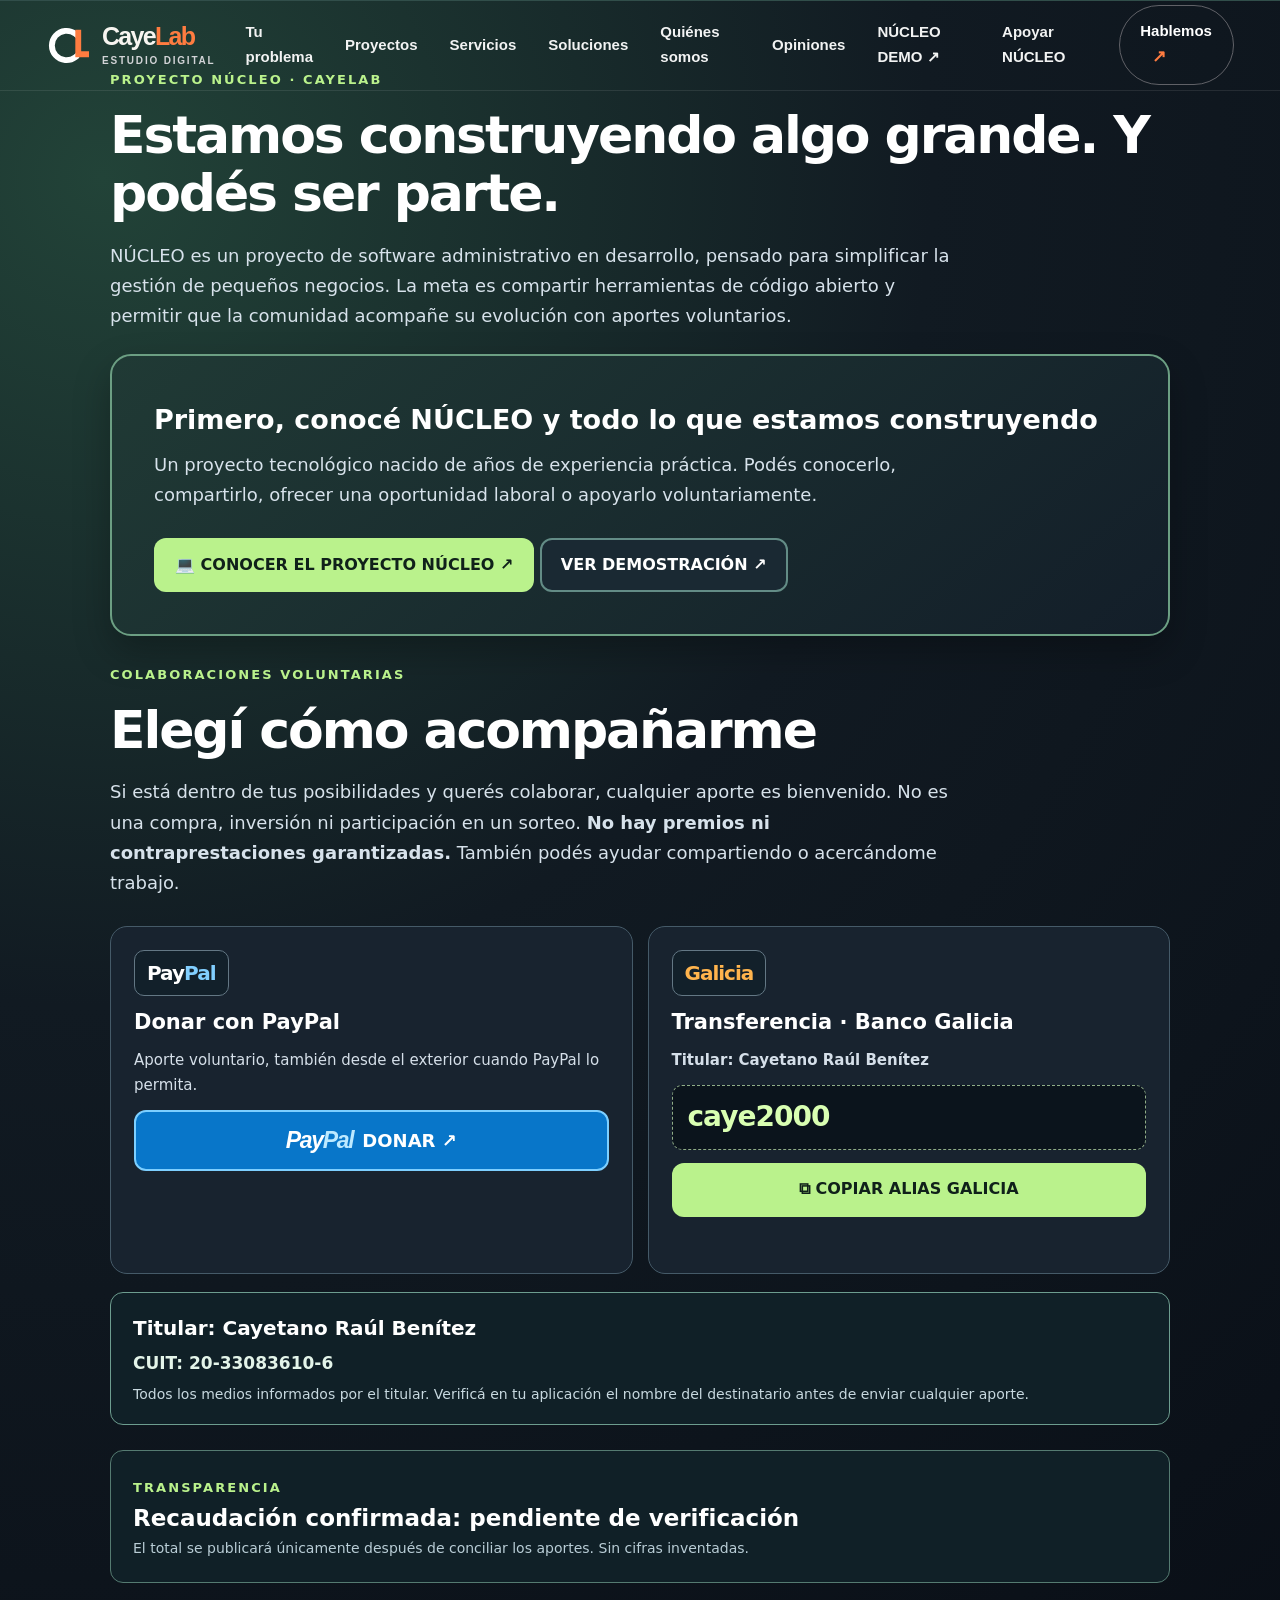
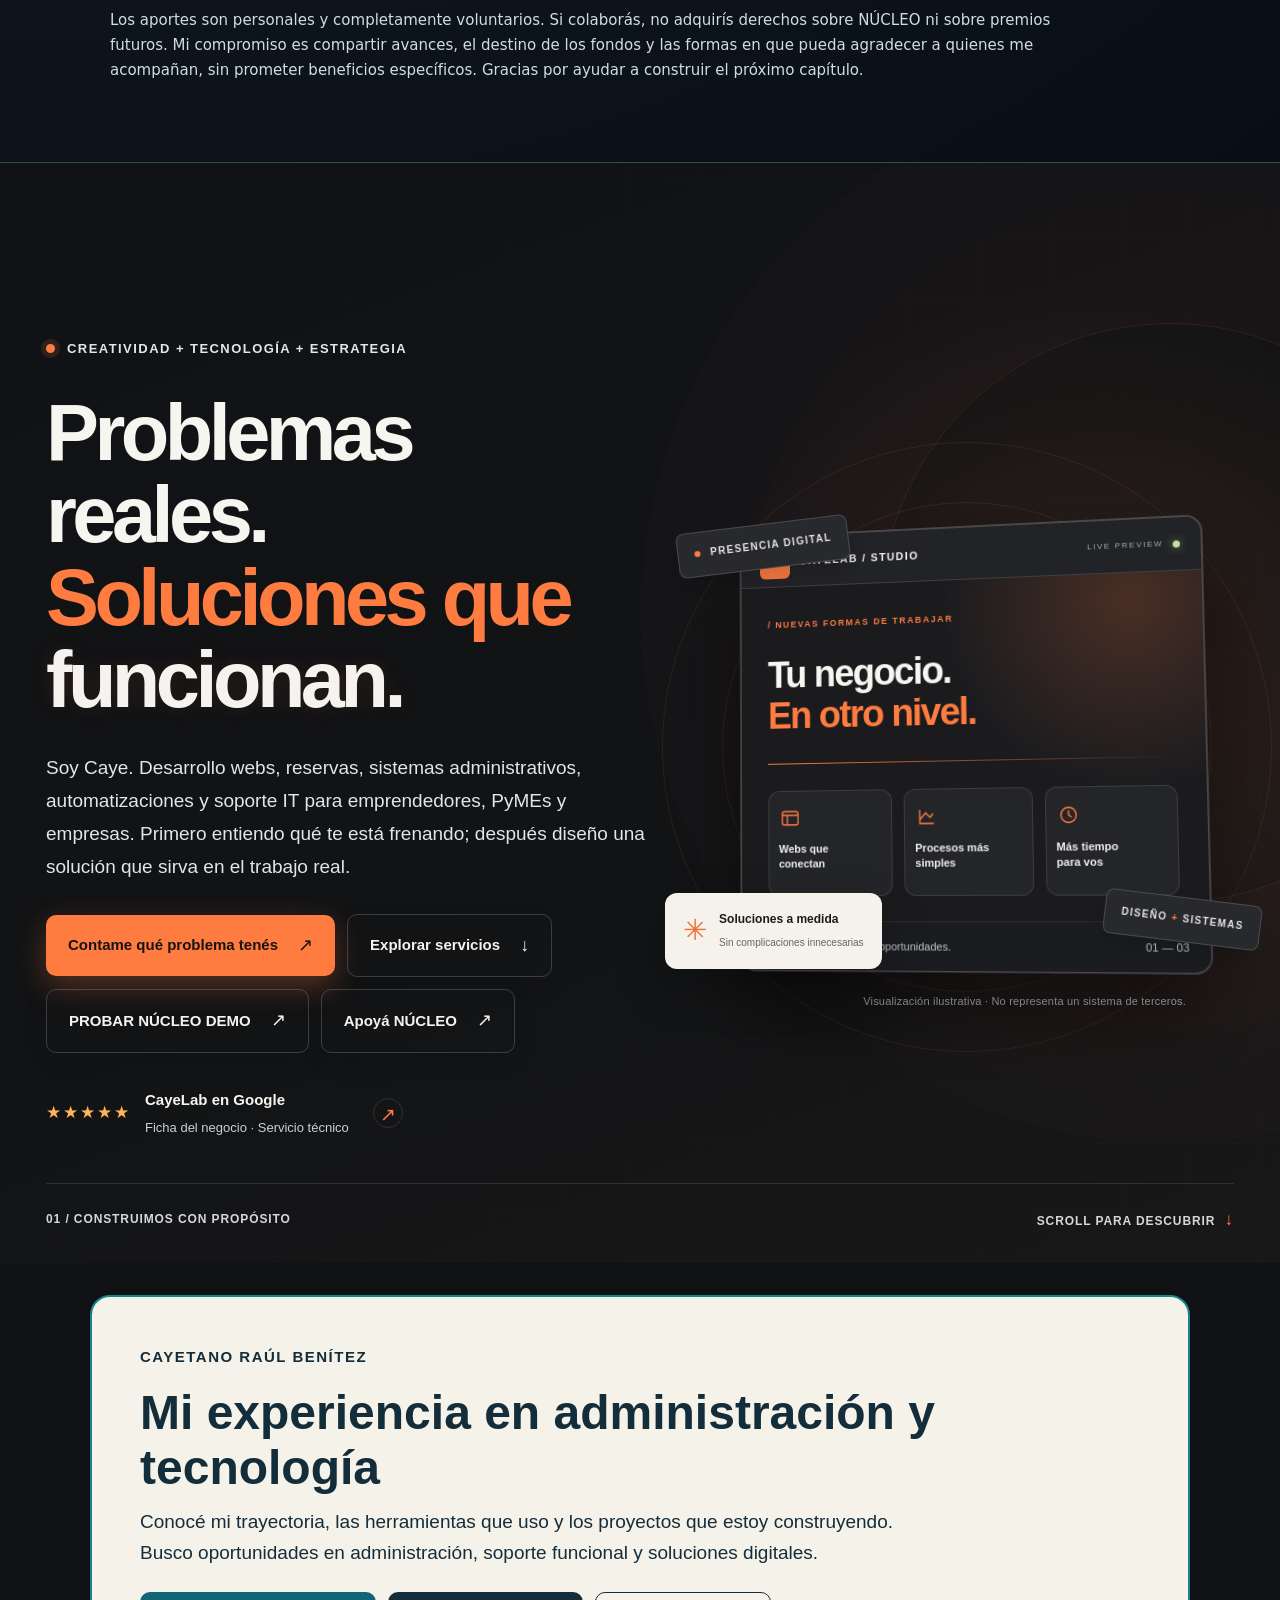
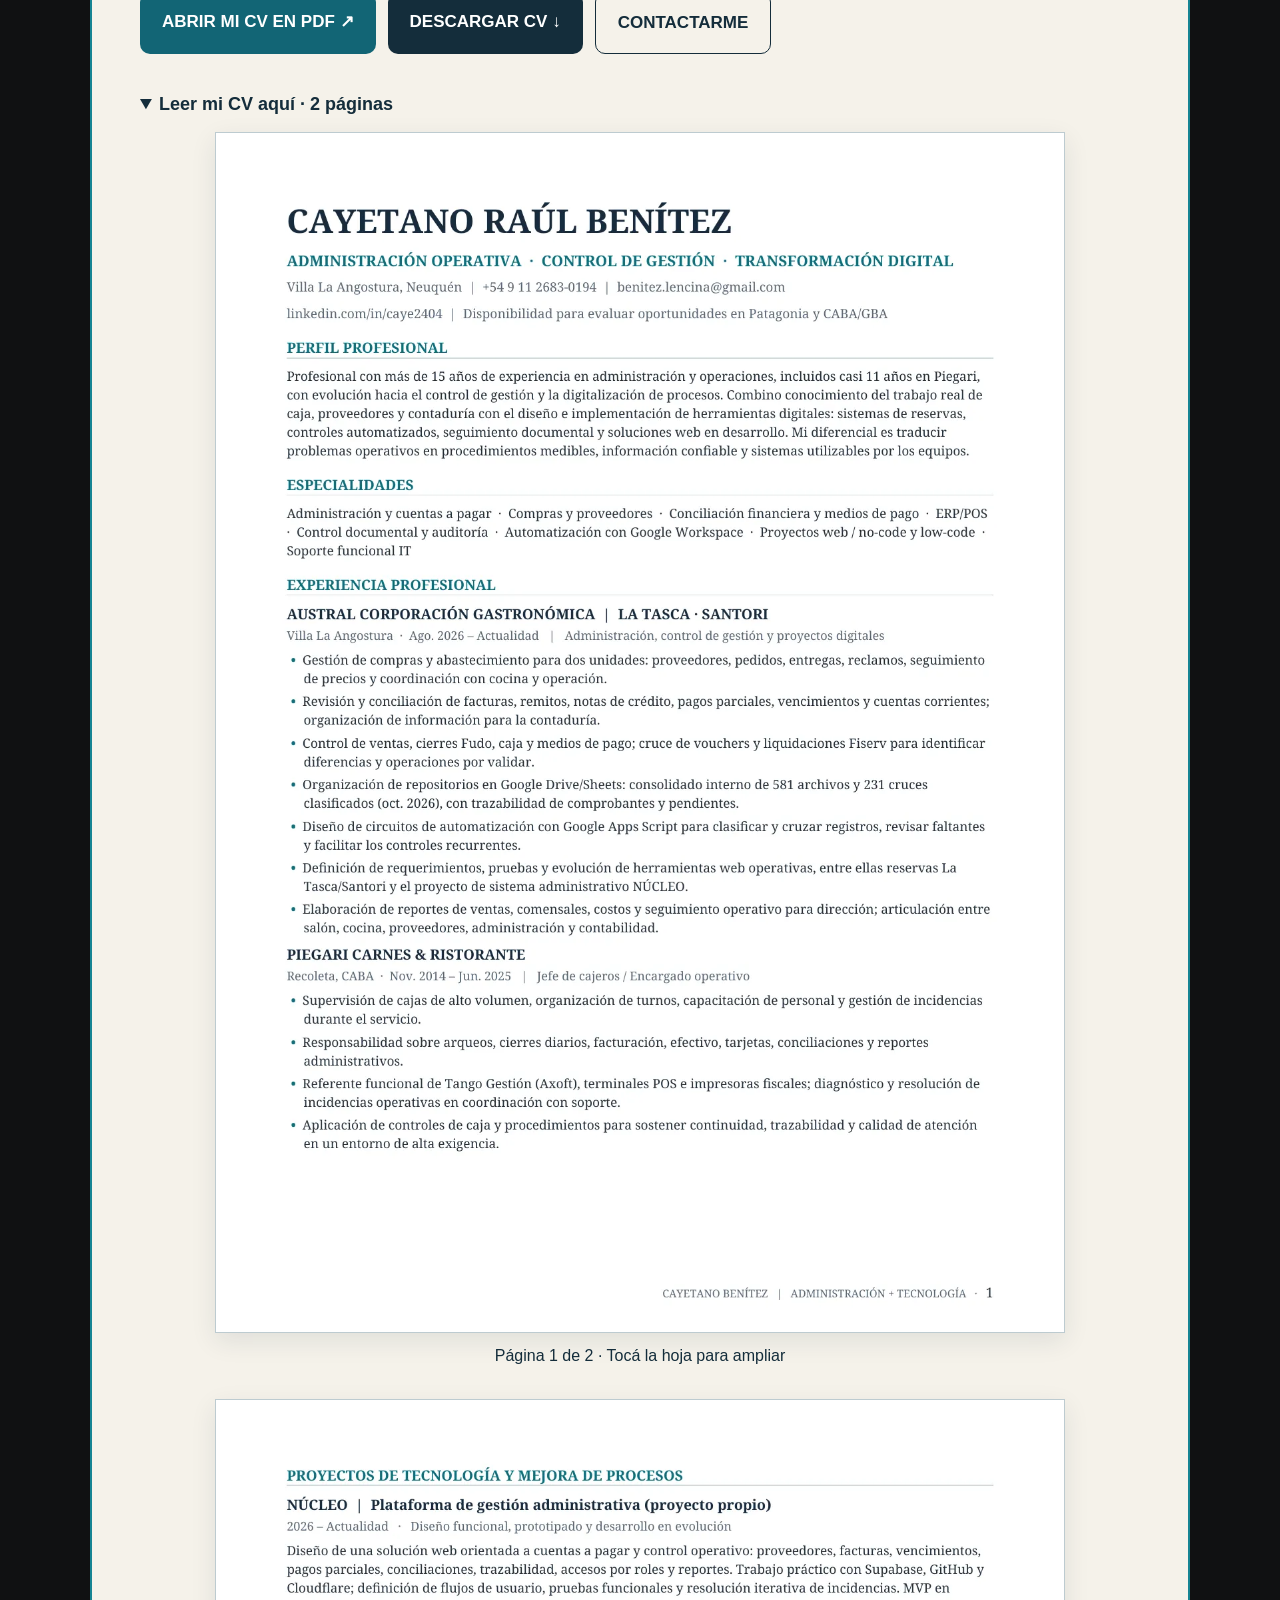
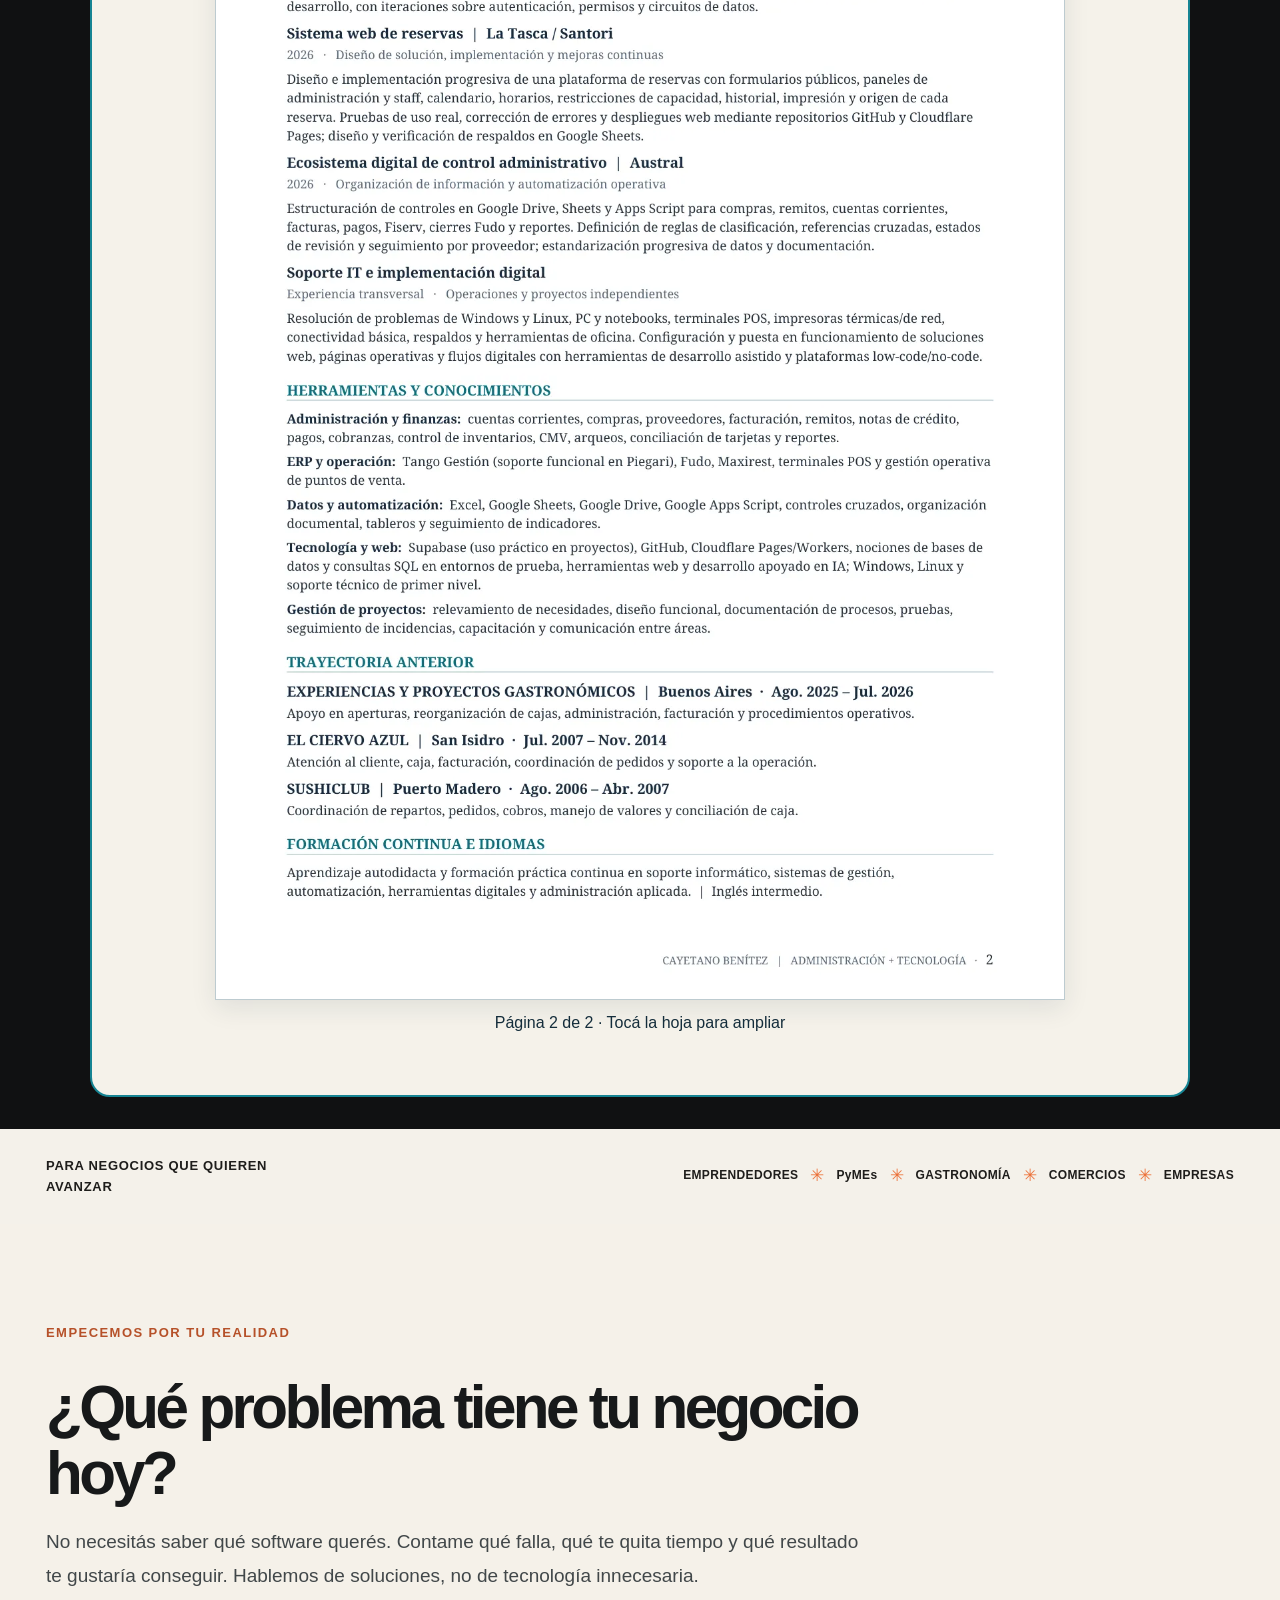
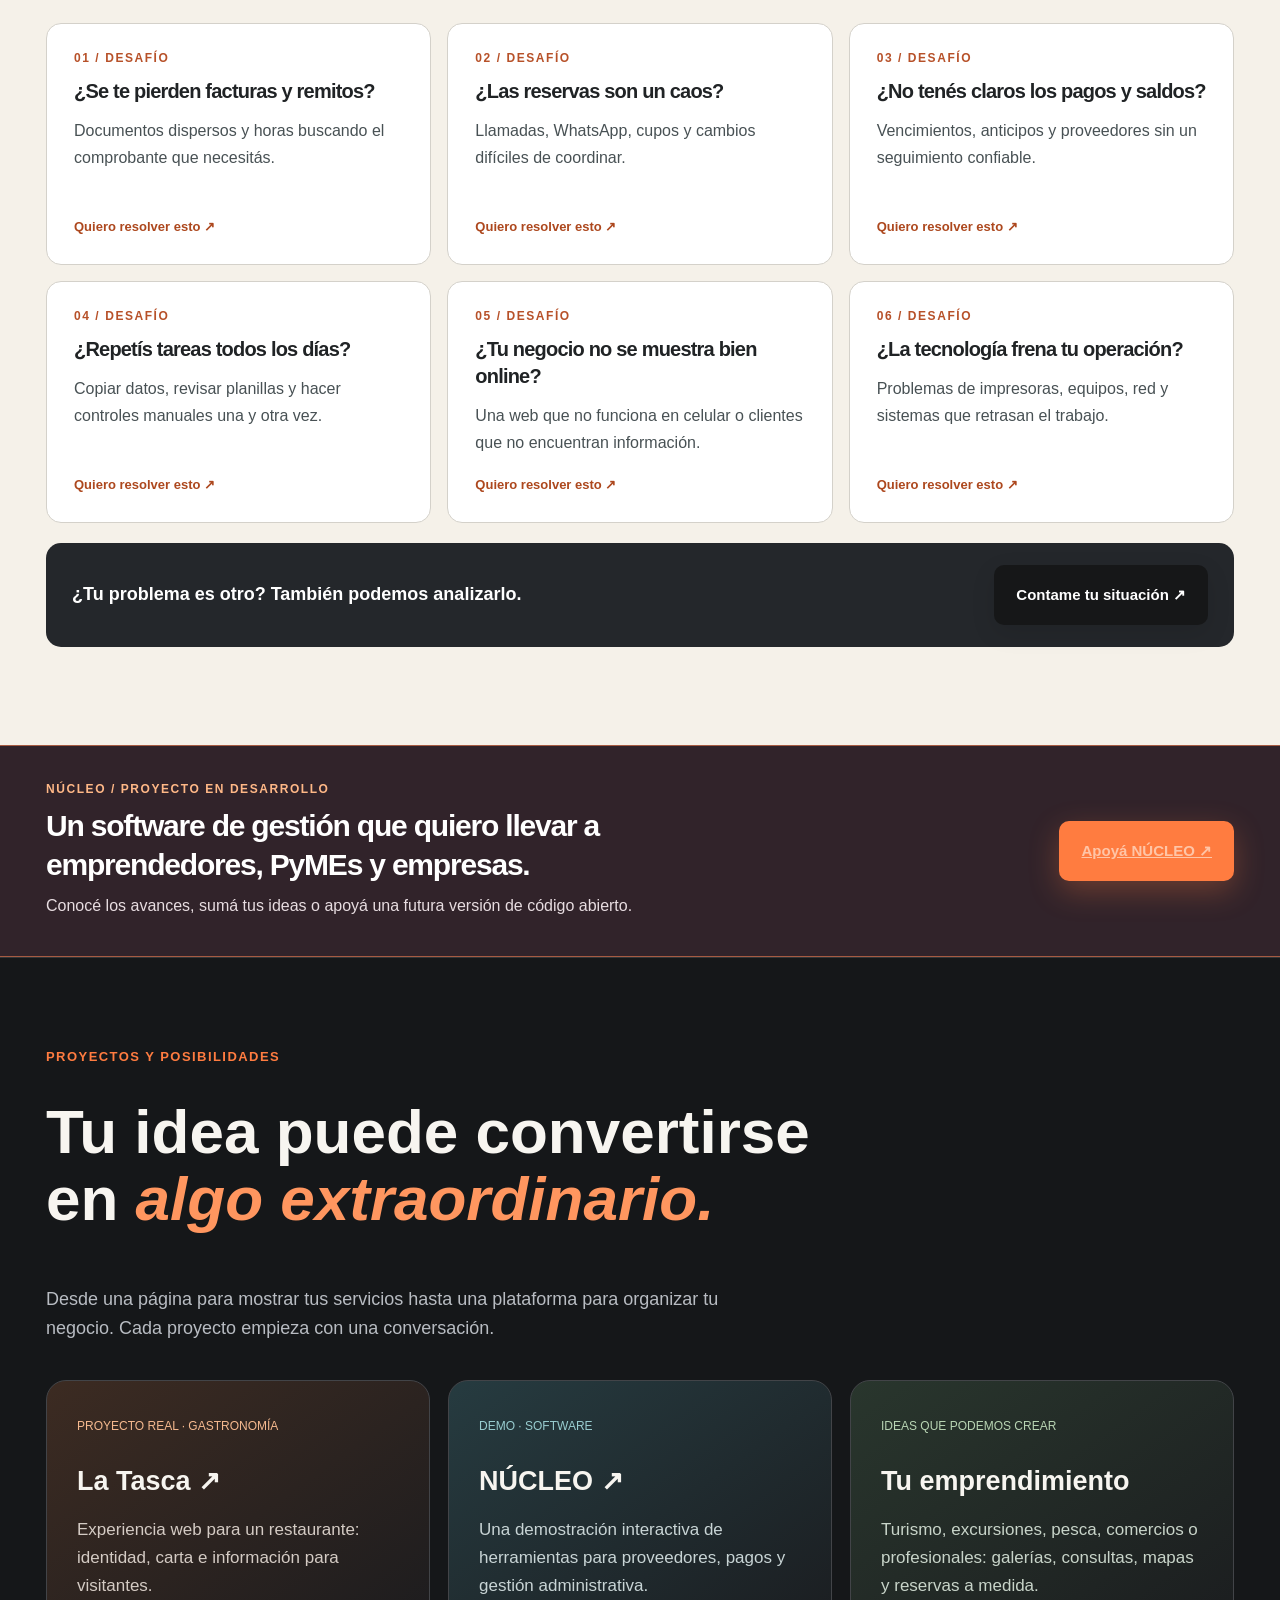
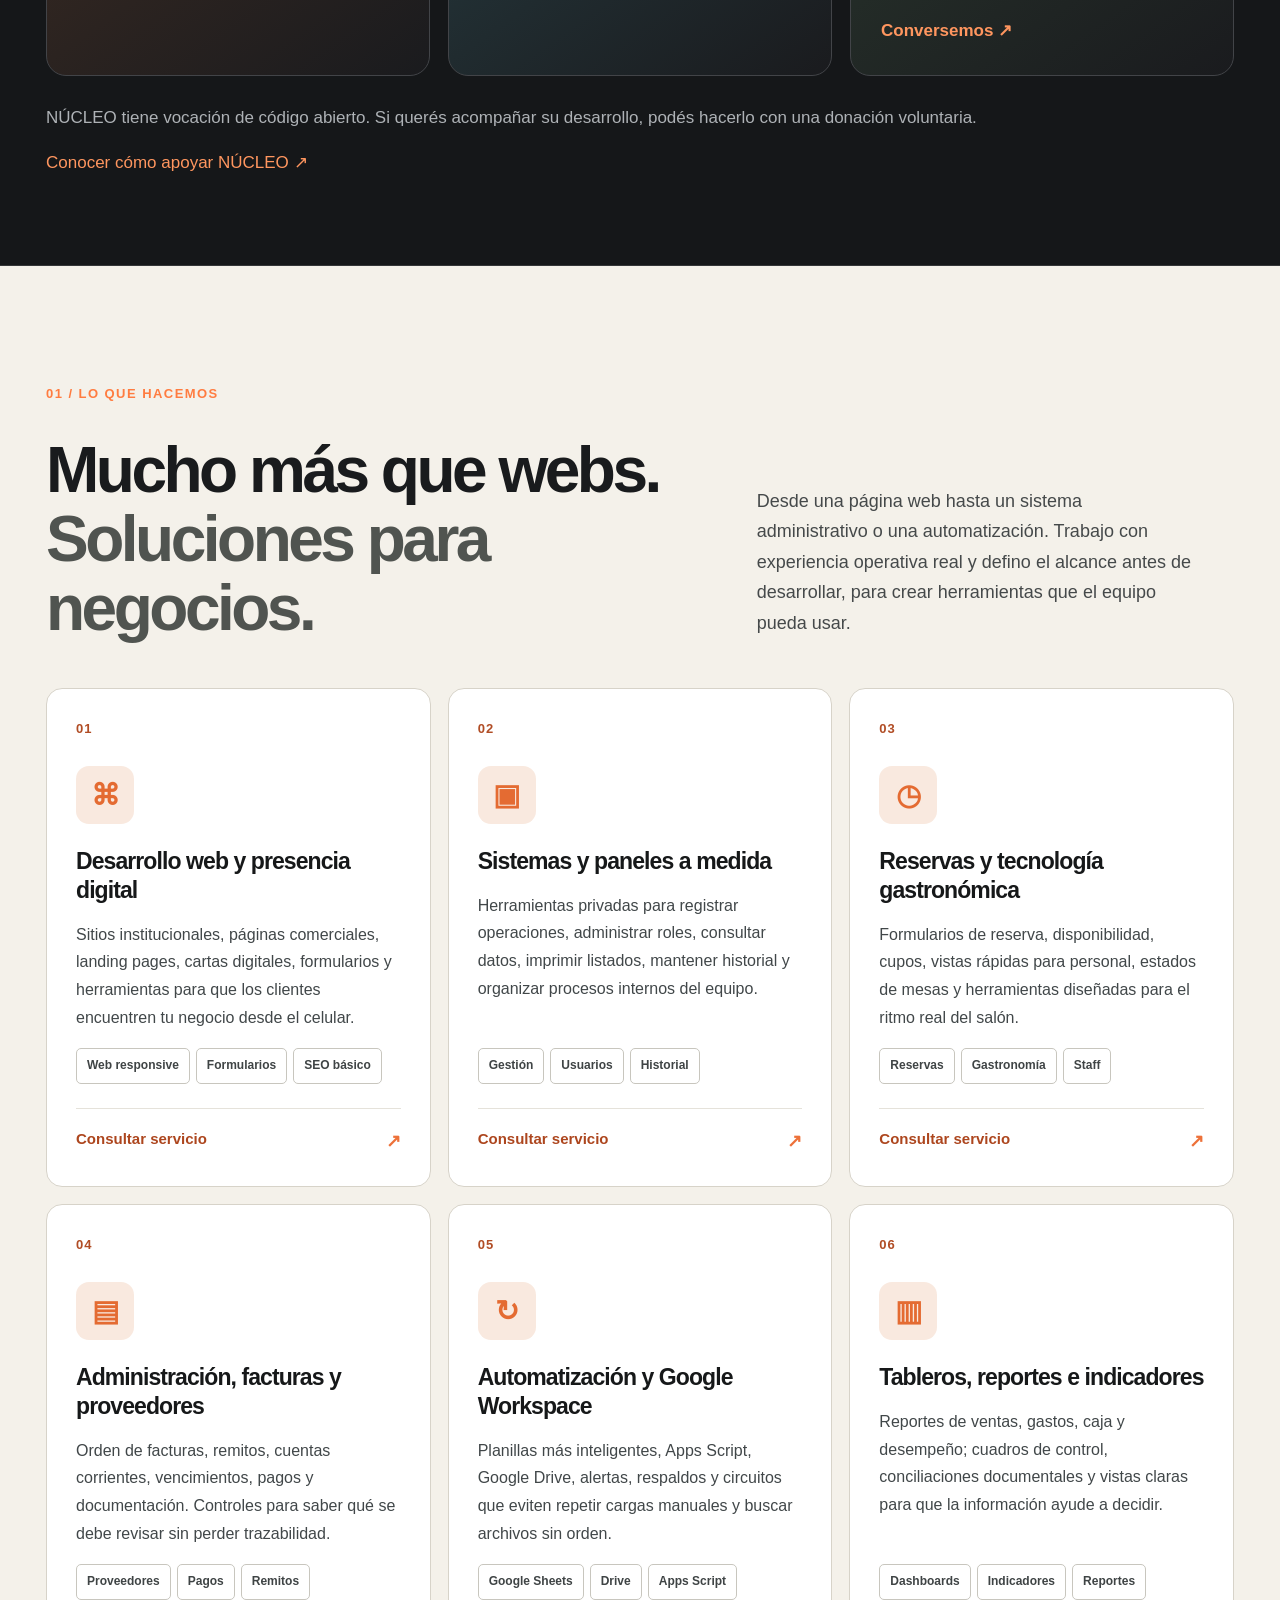
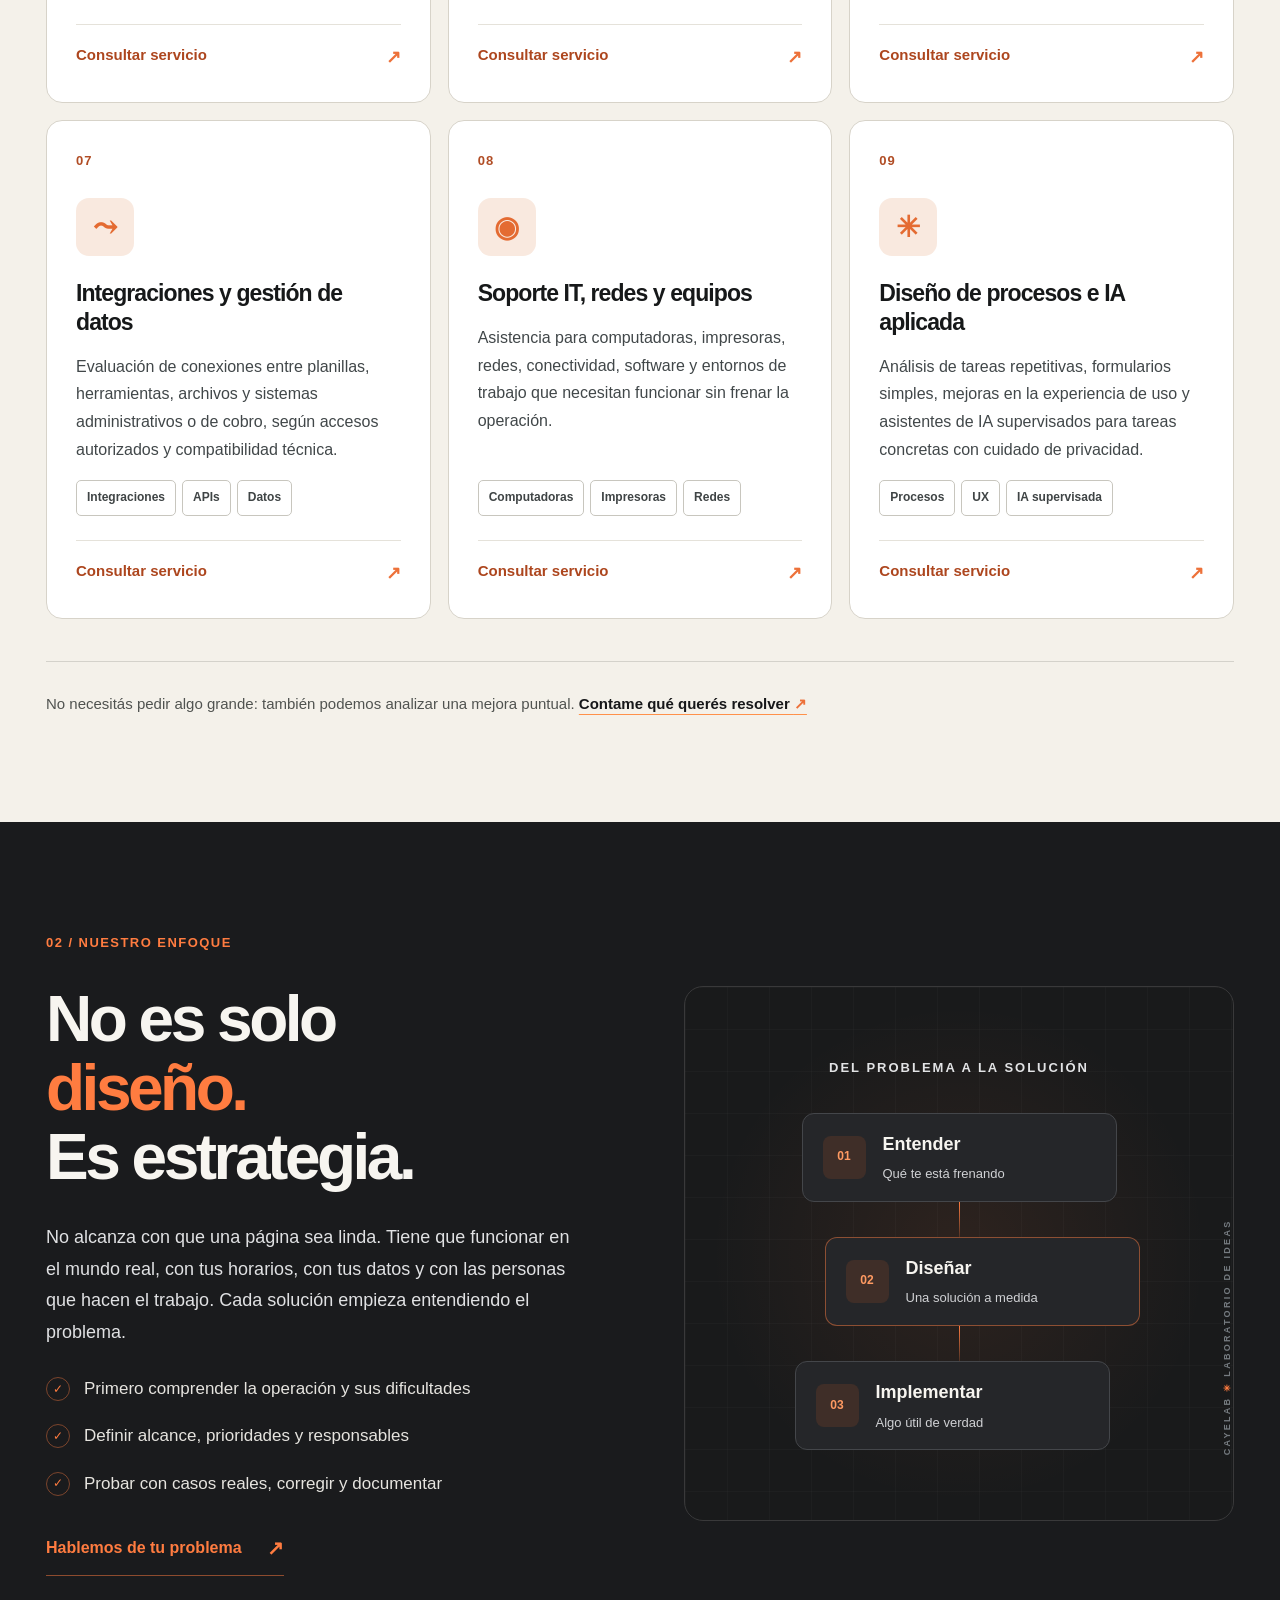
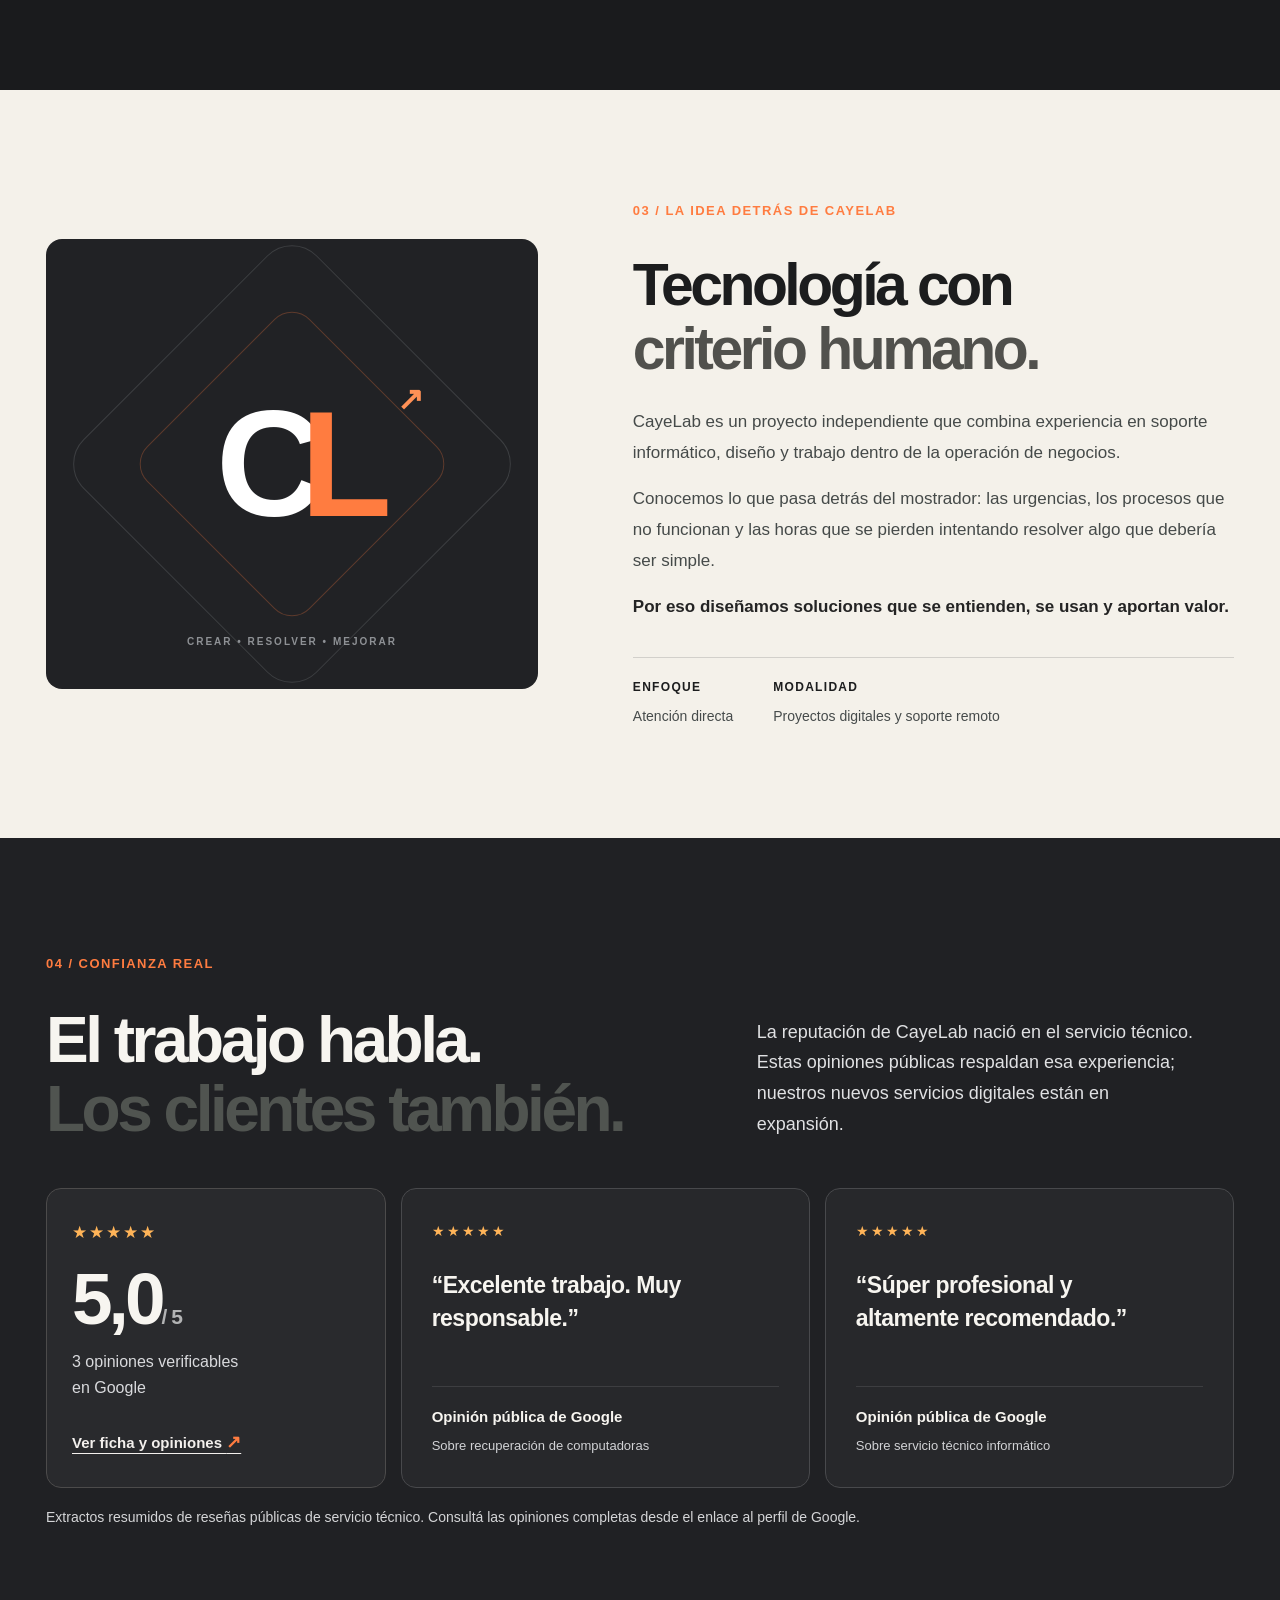
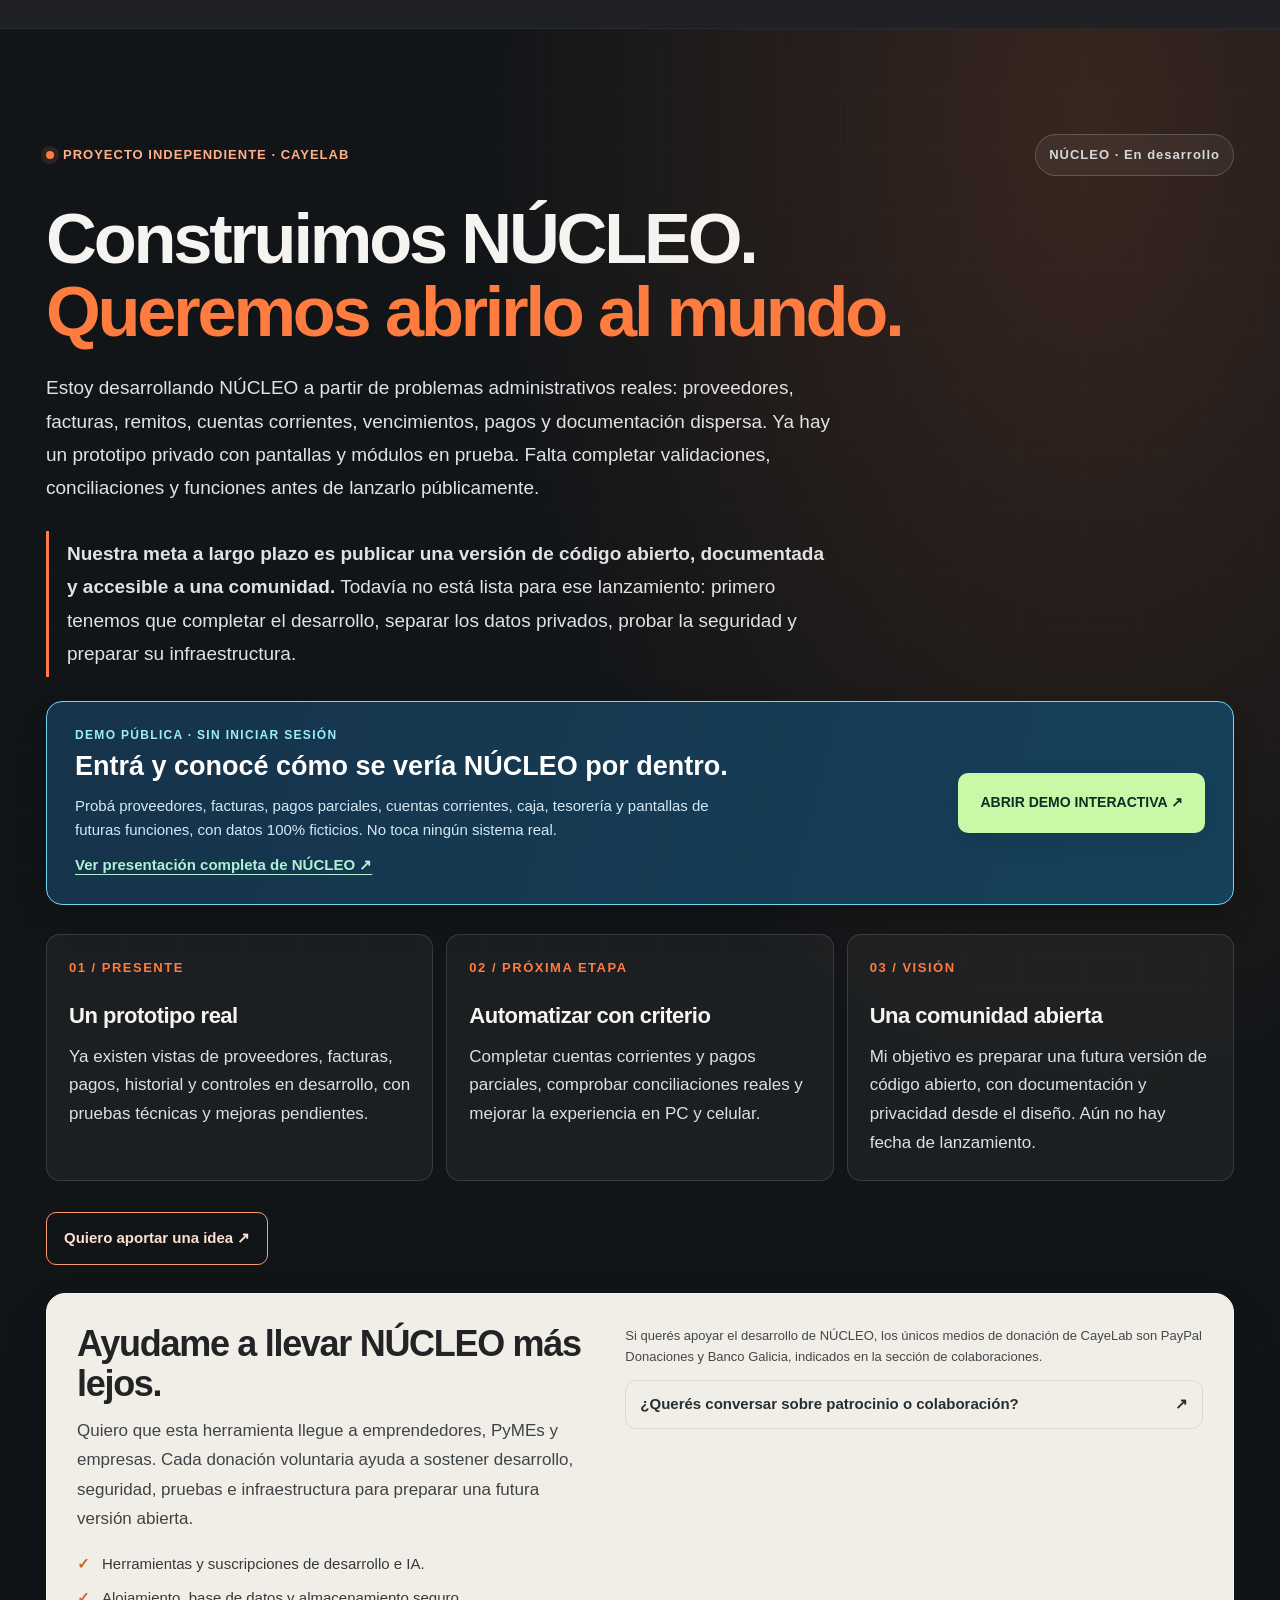
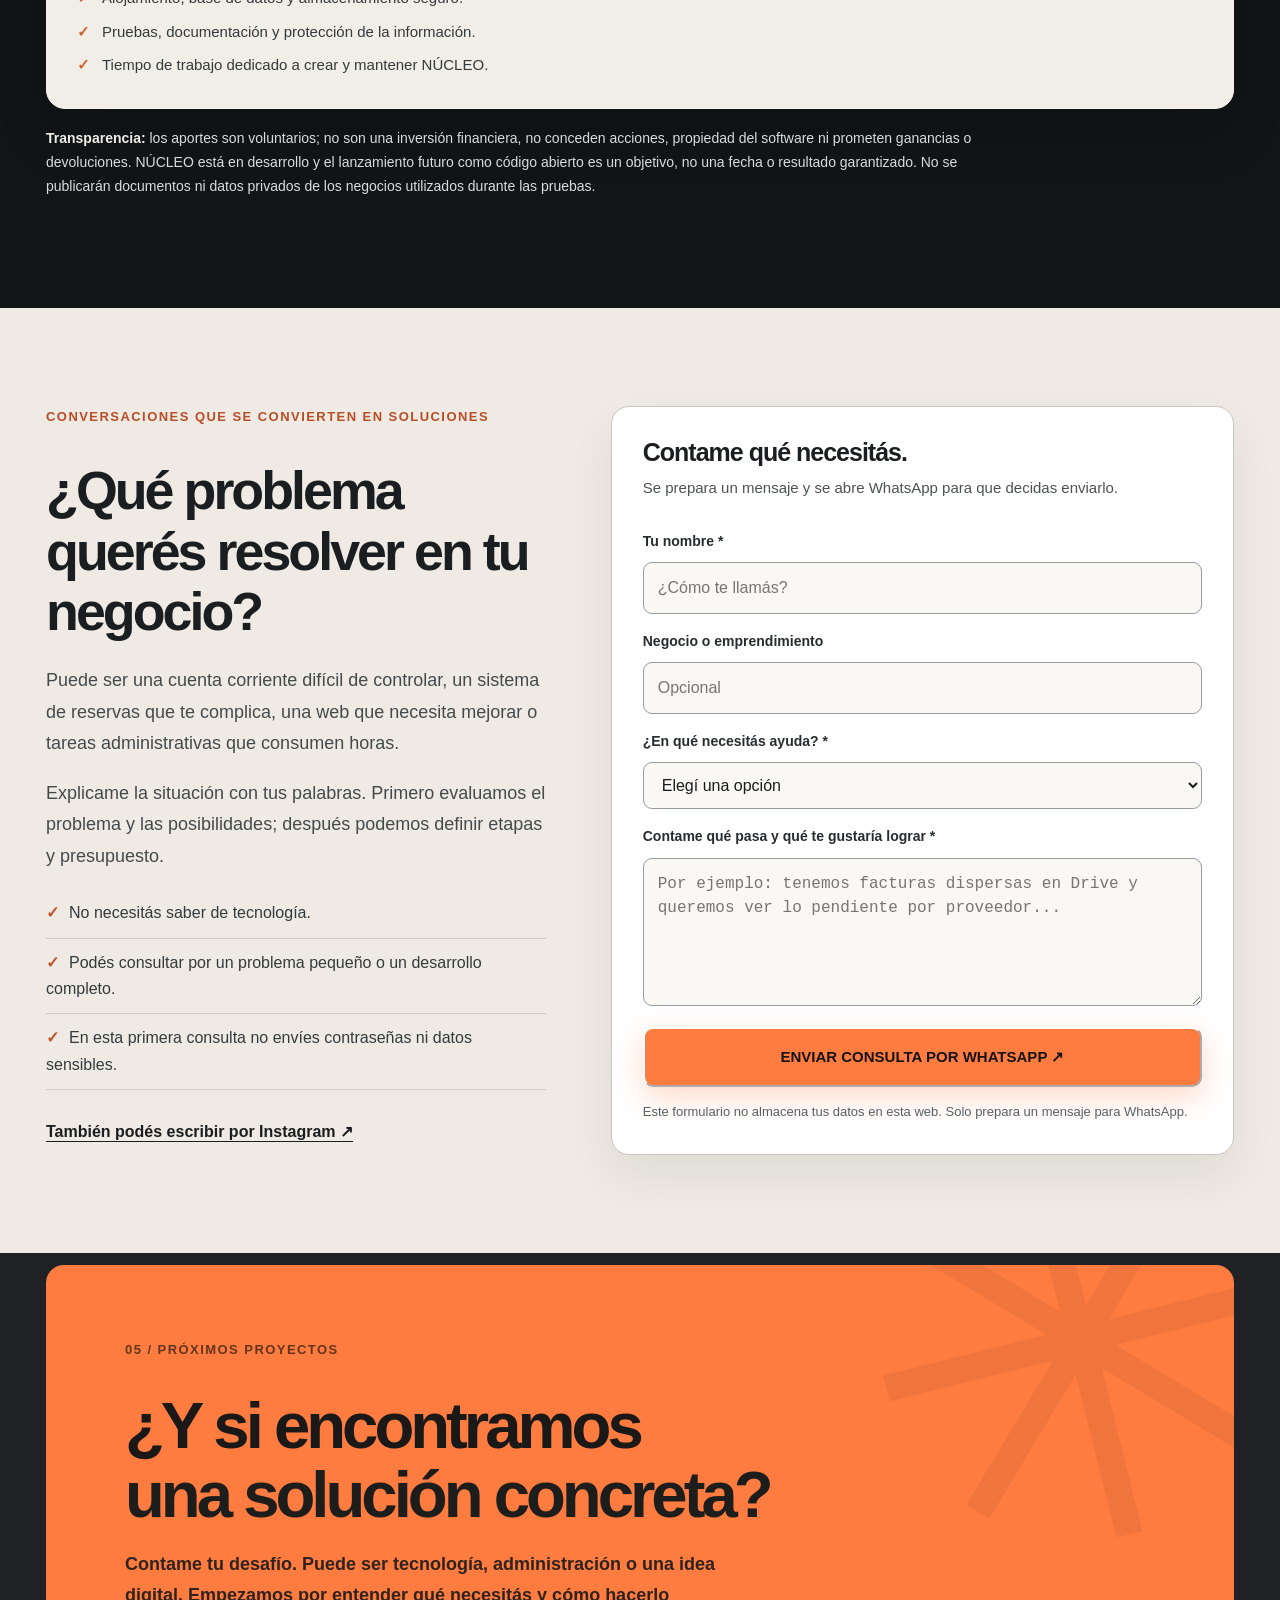
==== index.html @ de498bb0 "Presentar portfolio CayeLab y retirar relato personal de campaña" ====
<!doctype html>
<html lang="es-AR">
<head>
  <meta charset="utf-8">
  <meta name="viewport" content="width=device-width,initial-scale=1,viewport-fit=cover">
  <meta name="theme-color" content="#101010">
  <link rel="icon" href="assets/favicon.svg" type="image/svg+xml">
  <meta name="description" content="CayeLab crea páginas web, sistemas de reservas, paneles de gestión, automatizaciones, controles administrativos y soporte IT para emprendedores, PyMEs y empresas. Conocé NÚCLEO y consultá por tu negocio.">
  <meta name="robots" content="index,follow">
  <meta property="og:type" content="website">
  <meta property="og:locale" content="es_AR">
  <meta property="og:title" content="CayeLab — Diseño, tecnología y soluciones para negocios">
  <meta property="og:description" content="¿Qué problema tiene tu negocio? Web, reservas, proveedores, pagos, automatizaciones, soporte IT y soluciones a medida desde CayeLab.">
  <meta property="og:image" content="https://caye2404.github.io/cayelab-web/assets/compartir.svg">
  <meta name="color-scheme" content="dark">
  <title>CayeLab — Soluciones digitales, administración, reservas y soporte IT</title>
  
  <style>
:root{--bg:#101112;--surface:#1a1b1e;--surface2:#202125;--line:rgba(255,255,255,.12);--text:#f7f5f0;--soft:#adb0b5;--muted:#8d9199;--orange:#ff7c40;--light:#ebe7df;--ink:#17181a;--radius:20px;--max:1240px;scroll-behavior:smooth}
*,*::before,*::after{box-sizing:border-box}html{scroll-padding-top:85px}body{margin:0;min-width:320px;background:var(--bg);color:var(--text);font-family:Inter,"Segoe UI",Arial,Helvetica,sans-serif;-webkit-font-smoothing:antialiased}::selection{background:var(--orange);color:#111}a{color:inherit;text-decoration:none}button{font:inherit}img,svg{max-width:100%}svg{display:block}h1,h2,h3,p{margin-top:0}.container{width:min(var(--max),calc(100% - 92px));margin:auto}.section{position:relative}.skip-link{position:fixed;z-index:999;top:-90px;left:12px;background:white;color:black;padding:12px 18px;border-radius:8px}.skip-link:focus{top:12px}.progress{position:fixed;z-index:90;inset:0 0 auto;height:3px;transform-origin:left;transform:scaleX(0);background:var(--orange);pointer-events:none}.site-header{position:absolute;top:0;left:0;right:0;z-index:60;border-bottom:1px solid rgba(255,255,255,.09);transition:background .2s,border-color .2s}.site-header.scrolled{position:fixed;background:rgba(14,15,16,.93);backdrop-filter:blur(18px);border-color:rgba(255,255,255,.15)}.nav-shell{height:90px;display:flex;align-items:center;justify-content:space-between;gap:30px}.brand{display:flex;align-items:center;gap:13px;flex-shrink:0}.brand-symbol{width:43px;height:43px;color:#fff}.brand-type{position:relative;display:block;font-size:25px;letter-spacing:-1.7px;font-weight:820;line-height:1}.brand-type>span,.footer-brand>span{color:var(--orange)}.brand-type small{display:block;font-size:8px;letter-spacing:2.9px;color:#aaaeb2;font-weight:700;margin-top:7px}.main-nav{display:flex;align-items:center;gap:32px}.main-nav>a{font-size:13px;color:#d7d8da;font-weight:600;transition:color .2s}.main-nav>a:hover,.footer-links a:hover{color:var(--orange)}.main-nav>.nav-cta{border:1px solid #606167;border-radius:100px;padding:13px 20px;color:#fff}.nav-cta span{margin-left:12px;color:var(--orange);font-size:17px}.menu-toggle{display:none;border:1px solid var(--line);border-radius:12px;width:46px;height:46px;flex-direction:column;gap:5px;align-items:center;justify-content:center;background:transparent;color:white}.menu-toggle span{display:block;width:18px;height:2px;background:currentColor;transition:transform .2s,opacity .2s}.menu-toggle.active span:nth-child(1){transform:translateY(7px) rotate(45deg)}.menu-toggle.active span:nth-child(2){opacity:0}.menu-toggle.active span:nth-child(3){transform:translateY(-7px) rotate(-45deg)}
.hero{padding:175px 0 29px;min-height:810px;overflow:hidden;background:radial-gradient(circle at 86% 48%,rgba(255,124,64,.13),transparent 33%),linear-gradient(160deg,#111215,#121315 58%,#181818)}.hero::before{content:"";position:absolute;inset:0;pointer-events:none;opacity:.15;background-image:linear-gradient(rgba(255,255,255,.07) 1px,transparent 1px),linear-gradient(90deg,rgba(255,255,255,.07) 1px,transparent 1px);background-size:70px 70px;mask-image:linear-gradient(100deg,transparent 0%,#000 100%)}.hero-halo{position:absolute;width:580px;height:580px;border:1px solid rgba(255,124,64,.12);border-radius:50%;right:-180px;top:160px;box-shadow:0 0 0 130px rgba(255,124,64,.012),0 0 0 240px rgba(255,124,64,.012);pointer-events:none}.hero-grid{position:relative;z-index:1;display:grid;grid-template-columns:1.06fr .94fr;align-items:center;gap:52px}.hero-copy{padding-bottom:17px;min-width:0}.eyebrow{font-size:11px;font-weight:800;letter-spacing:2px;color:#d9d8d6;display:flex;gap:12px;align-items:center;margin-bottom:32px}.eyebrow.orange{color:var(--orange)}.signal{display:inline-block;width:9px;height:9px;background:var(--orange);border-radius:50%;box-shadow:0 0 0 5px rgba(255,124,64,.13)}.hero h1{font-size:clamp(59px,6.2vw,101px);line-height:.985;letter-spacing:-6px;font-weight:790;margin-bottom:29px}.hero h1 em{color:var(--orange);font-style:normal}.outline-text{-webkit-text-stroke:1px rgba(255,255,255,.88);color:transparent}.hero-description{color:#b9bbc1;font-size:17px;line-height:1.75;max-width:520px;margin-bottom:30px}.hero-actions{display:flex;gap:12px;align-items:center;flex-wrap:wrap}.btn{display:inline-flex;justify-content:center;align-items:center;gap:20px;min-height:58px;border-radius:10px;padding:16px 22px;font-weight:750;font-size:13.5px;transition:transform .2s,background .2s,box-shadow .2s}.btn:hover{transform:translateY(-2px)}.btn-primary{background:var(--orange);color:#171313;box-shadow:0 10px 32px rgba(255,124,64,.2)}.btn-primary:hover{background:#ff955c;box-shadow:0 12px 42px rgba(255,124,64,.27)}.btn-ghost{color:#f5f2ef;border:1px solid rgba(255,255,255,.18)}.btn-ghost:hover{background:rgba(255,255,255,.08)}.btn>span{font-size:18px;font-weight:500}.hero-foot{padding-top:35px}.rating-link{display:inline-flex;align-items:center;gap:14px;max-width:400px}.stars,.review-star-line,.review-stars{font-size:17px;letter-spacing:2px;color:#ffb458}.rating-link span:nth-child(2){display:flex;flex-direction:column;gap:4px}.rating-link strong{font-size:13px}.rating-link small{color:#a8abb0;font-size:11px}.arrow-round{font-size:19px;width:30px;height:30px;display:grid;place-items:center;border:1px solid var(--line);border-radius:50%;color:var(--orange);margin-left:10px}.hero-art{height:550px;min-width:0;position:relative;display:flex;align-items:center;justify-content:center}.orbit{position:absolute;border:1px solid rgba(255,124,64,.11);border-radius:50%;pointer-events:none}.orbit-one{width:490px;height:490px}.orbit-two{width:610px;height:610px}.dashboard-mock{width:88%;max-width:515px;min-height:403px;transform:perspective(1100px) rotateY(-8deg) rotateX(3deg) rotateZ(-1.2deg);box-shadow:0 45px 85px rgba(0,0,0,.5),0 0 0 1px rgba(255,255,255,.21);border-radius:16px;border:1px solid rgba(255,255,255,.20);background:#1b1c1f;overflow:hidden;position:relative;z-index:2}.mock-top{height:53px;padding:0 20px;display:flex;align-items:center;justify-content:space-between;border-bottom:1px solid rgba(255,255,255,.13);background:#222327}.mock-brand{display:flex;gap:10px;align-items:center;font-size:11px;font-weight:750;letter-spacing:1.4px}.mock-logo{background:var(--orange);color:#101112;border-radius:6px;font-size:13px;padding:7px 8px;font-weight:850}.mock-logo span{color:#fff}.mock-top-right{display:flex;align-items:center;gap:9px;color:#a6a7a9;font-size:8px;letter-spacing:1.5px}.live-dot{display:inline-block;width:7px;height:7px;background:#c2e3a3;border-radius:50%;box-shadow:0 0 9px rgba(194,227,163,.5)}.mock-main{padding:32px 28px 25px;background:radial-gradient(circle at 85% 8%,rgba(255,124,64,.2),transparent 37%),#1b1b1e}.mock-eyebrow{font-size:9px;font-weight:800;color:var(--orange);letter-spacing:1.6px;margin-bottom:23px}.mock-title{font-size:38px;font-weight:770;letter-spacing:-1.8px;line-height:1.12}.mock-title span{color:var(--orange)}.mock-line{height:1px;background:linear-gradient(90deg,var(--orange),transparent);margin:27px 0}.mock-grid{display:grid;grid-template-columns:repeat(3,1fr);gap:12px}.mock-module{border:1px solid rgba(255,255,255,.11);background:#242528;border-radius:12px;min-height:107px;padding:15px 10px;display:flex;flex-direction:column;gap:12px;color:#f2f2ef}.mock-module svg{width:24px;color:var(--orange)}.mock-module span{font-size:11px;line-height:1.4;font-weight:650}.mock-bottom{display:flex;justify-content:space-between;gap:10px;font-size:9px;color:#777a80;padding:15px 20px;border-top:1px solid rgba(255,255,255,.07)}.floating-label{z-index:5;position:absolute;color:#e6e5e5;font-size:10px;font-weight:750;letter-spacing:1.3px;background:#28292d;border:1px solid rgba(255,255,255,.16);box-shadow:0 12px 25px rgba(0,0,0,.17);border-radius:8px;padding:13px 16px}.label-one{left:-23px;top:52px;transform:rotate(-7deg)}.label-two{right:-27px;bottom:80px;transform:rotate(7deg)}.label-dot{display:inline-block;width:6px;height:6px;border-radius:50%;background:var(--orange);margin-right:6px}.mini-plus{color:var(--orange)}.floating-stat{position:absolute;z-index:5;left:-35px;bottom:53px;border:1px solid rgba(255,255,255,.16);border-radius:12px;padding:13px 17px;display:flex;gap:12px;align-items:center;background:#f5f1eb;color:#1b1b1c;box-shadow:0 18px 50px rgba(0,0,0,.23)}.floating-stat-icon{font-size:29px;color:#ed7135}.floating-stat>span:last-child{display:flex;flex-direction:column;gap:5px}.floating-stat strong{font-size:12px}.floating-stat small{color:#666;font-size:10px}.mock-disclaimer{position:absolute;bottom:0;right:9%;font-size:10px;letter-spacing:.2px;color:#7e8186}.hero-bottom{position:relative;z-index:2;display:flex;align-items:center;justify-content:space-between;border-top:1px solid rgba(255,255,255,.11);padding-top:22px;margin-top:28px}.hero-bottom span,.hero-bottom a{font-size:9px;font-weight:750;letter-spacing:1.7px;color:#7f8288}.hero-bottom a span{font-size:17px;color:var(--orange);margin-left:5px}.sectors{background:#f4f1ea;color:#1e1d1b;padding:26px 0}.sector-content{display:flex;justify-content:space-between;align-items:center;gap:26px}.sector-content>span{font-size:10px;font-weight:850;letter-spacing:1.5px;max-width:240px}.sector-content>div{display:flex;gap:24px;align-items:center;justify-content:flex-end;flex-wrap:wrap}.sector-content>div span{font-size:12px;font-weight:800;letter-spacing:.35px;white-space:nowrap}.sector-content i{font-size:17px;font-style:normal;color:#ec7139}.section-services{background:#f4f1ea;color:#191b1d;padding:117px 0 105px}.section-heading{margin-bottom:44px}.heading-grid{display:grid;grid-template-columns:1.15fr .85fr;gap:65px;align-items:end}.section-heading h2,.solution-copy h2,.about-copy h2{font-size:clamp(41px,5vw,72px);line-height:1.08;letter-spacing:-3.5px;font-weight:800;margin:0}.section-heading h2 span{color:#878884}.heading-grid>p{margin:0 0 5px;color:#656767;font-size:16px;line-height:1.85;max-width:440px}.service-grid{display:grid;grid-template-columns:repeat(4,minmax(0,1fr));gap:13px}.service-card{min-width:0;display:flex;flex-direction:column;padding:29px 24px 27px;min-height:433px;border:1px solid #d8d5cd;border-radius:16px;background:#faf8f4;transition:transform .25s,box-shadow .25s,border-color .25s}.service-card:hover{transform:translateY(-6px);box-shadow:0 24px 40px rgba(25,25,25,.08);border-color:var(--orange)}.card-number{display:block;font-size:11px;font-weight:850;color:#a2a2a2;letter-spacing:1px;margin-bottom:27px}.service-icon{width:58px;height:58px;border-radius:13px;display:grid;place-items:center;color:#f27436;background:#f9e9df;margin-bottom:23px}.service-icon svg{width:35px}.service-card h3{font-size:25px;line-height:1.13;letter-spacing:-1.1px;margin-bottom:16px}.service-card>p{font-size:13px;line-height:1.72;color:#656663;margin-bottom:17px}.service-tags{display:flex;gap:6px;flex-wrap:wrap;margin-top:auto;margin-bottom:24px}.service-tags span{padding:6px 8px;border:1px solid #dcd9d1;border-radius:5px;color:#757672;font-size:9px;font-weight:700}.service-card>a{padding-top:18px;border-top:1px solid #e5e2da;display:flex;justify-content:space-between;font-size:12px;font-weight:800}.service-card>a span{font-size:18px;color:#ed7139}.service-note{border-top:1px solid #d4d2cb;padding-top:30px;margin:42px 0 0;font-size:13px;color:#646561}.service-note a{font-weight:800;color:#161719;text-decoration:underline;text-decoration-color:#ff914a;text-underline-offset:5px}.service-note a span{color:#ed7139}.section-solution{background:#1a1b1d;overflow:hidden;padding:110px 0 114px}.solution-layout{display:grid;grid-template-columns:1fr 1fr;gap:88px;align-items:center}.solution-copy h2{margin-bottom:30px}.solution-copy h2 span{color:var(--orange)}.solution-copy>p:not(.eyebrow){font-size:16px;color:#b6b7b9;line-height:1.8;max-width:540px;margin-bottom:27px}.checks{list-style:none;padding:0;margin:0 0 34px;display:grid;gap:19px}.checks li{color:#e6e4df;font-size:14px;display:flex;align-items:center;gap:14px}.checks li span{color:var(--orange);border:1px solid rgba(255,124,64,.42);border-radius:50%;width:24px;height:24px;display:grid;place-items:center;font-size:12px;flex-shrink:0}.text-link{display:inline-flex;gap:25px;align-items:center;font-size:13px;color:var(--orange);font-weight:800;border-bottom:1px solid rgba(255,124,64,.5);padding-bottom:10px}.text-link span{font-size:20px}.solution-visual{position:relative;min-height:535px;display:flex;align-items:center;justify-content:center;flex-direction:column;border:1px solid #39393a;border-radius:19px;background:radial-gradient(circle at center,rgba(255,124,64,.09),transparent 65%),#191a1b;overflow:hidden}.solution-grid-bg{position:absolute;inset:0;opacity:.23;background-image:linear-gradient(rgba(255,255,255,.1) 1px,transparent 1px),linear-gradient(90deg,rgba(255,255,255,.1) 1px,transparent 1px);background-size:42px 42px}.sol-label{position:relative;z-index:1;font-size:10px;letter-spacing:2px;color:#989da0;margin-bottom:34px;font-weight:800}.flow-card{z-index:1;position:relative;width:min(70%,315px);display:flex;align-items:center;gap:17px;background:#252629;border:1px solid #44464a;border-radius:12px;padding:16px 20px}.flow-icon{width:43px;height:43px;border-radius:8px;background:#3f2e28;color:#ff9a62;display:grid;place-items:center;font-weight:800;font-size:12px}.flow-card>div{display:flex;flex-direction:column;gap:4px}.flow-card strong{font-size:17px}.flow-card small{font-size:11px;color:#9c9da2}.flow-b{transform:translateX(23px);border-color:rgba(255,124,64,.48)}.flow-c{transform:translateX(-7px)}.flow-connect{height:35px;width:1px;background:linear-gradient(var(--orange),rgba(255,124,64,.18));z-index:1}.solution-side{position:absolute;transform:rotate(-90deg);right:-112px;bottom:175px;letter-spacing:2.3px;font-size:9px;font-weight:800;color:#757b80}.solution-side span{color:var(--orange)}.section-about{background:#f4f1ea;color:#1c1d1e;padding:110px 0}.about-grid{display:grid;grid-template-columns:.9fr 1.1fr;gap:95px;align-items:center}.about-mark{min-height:450px;background:#212225;border-radius:16px;position:relative;display:flex;flex-direction:column;align-items:center;justify-content:center;overflow:hidden}.about-mark:before{position:absolute;content:"";width:330px;height:330px;border:1px solid #3c3e41;transform:rotate(45deg);border-radius:35px}.about-mark:after{position:absolute;content:"";width:230px;height:230px;border:1px solid rgba(255,124,64,.27);transform:rotate(45deg);border-radius:25px}.big-monogram{position:relative;z-index:1;color:#fff;font-size:150px;letter-spacing:-24px;font-weight:900;line-height:1}.big-monogram span{color:var(--orange)}.big-monogram b{position:absolute;color:#ff9156;font-size:32px;right:-32px;top:-6px;font-weight:600}.about-mark p{position:absolute;bottom:28px;font-size:10px;letter-spacing:2px;color:#8e9195;font-weight:800}.about-copy h2{font-size:clamp(40px,4.6vw,67px);margin-bottom:27px}.about-copy h2 span{color:#a09c95}.about-copy>p:not(.eyebrow){line-height:1.8;font-size:15px;color:#606361;margin-bottom:16px}.about-copy>p strong{color:#242424;font-weight:750}.about-footer{border-top:1px solid #d2d0cb;margin-top:34px;padding-top:20px;display:flex;gap:40px}.about-footer span{display:flex;flex-direction:column;gap:7px}.about-footer b{font-size:10px;letter-spacing:1.3px}.about-footer small{font-size:12px;color:#6e716d}.section-reviews{background:#202124;padding:115px 0 100px}.section-reviews .heading-grid>p{color:#a9abad}.section-reviews h2 span{color:var(--orange)}.reviews-grid{display:grid;grid-template-columns:.83fr 1fr 1fr;gap:15px}.review-summary{padding:30px 25px;border:1px solid #4c4b4b;background:#292a2d;border-radius:15px}.review-star-line{margin-bottom:15px}.review-summary>strong{font-size:73px;line-height:1;letter-spacing:-4px}.review-summary>strong small{font-size:21px;letter-spacing:-1px;color:#b2b3b4}.review-summary p{color:#b0b2b7;font-size:13px;line-height:1.6;margin:14px 0 27px}.review-summary>a{font-size:12px;font-weight:800;text-decoration:underline;text-underline-offset:5px;color:#f3f0ed}.review-summary>a span{color:var(--orange);font-size:18px}.review-card{padding:31px 30px;border:1px solid #48494c;border-radius:15px;background:#27282b;display:flex;flex-direction:column;min-height:265px}.review-stars{font-size:14px;margin-bottom:26px}.review-card>p{font-size:23px;line-height:1.4;letter-spacing:-.5px;font-weight:620;max-width:280px}.review-card footer{margin-top:auto;display:flex;flex-direction:column;gap:5px;padding-top:18px;border-top:1px solid rgba(255,255,255,.1)}.review-card footer b{font-size:12px}.review-card footer small{font-size:11px;color:#a1a3a8}.reviews-disclosure{font-size:11px;color:#8e9095;margin:19px 0 0;line-height:1.5}.cta-section{background:#202124;padding:12px 0 110px}.cta-box{background:var(--orange);color:#1b1918;border-radius:18px;position:relative;overflow:hidden;padding:74px 79px 31px}.cta-bg{position:absolute;top:-190px;right:-80px;font-size:550px;line-height:1;color:rgba(20,20,20,.065);pointer-events:none;transform:rotate(-14deg)}.cta-box>.eyebrow{color:#63351c;position:relative;z-index:1}.cta-box h2{font-size:clamp(43px,5.1vw,78px);line-height:1.05;letter-spacing:-4px;position:relative;z-index:1;max-width:880px;margin-bottom:20px}.cta-box h2 span{color:#f8f2eb}.cta-box>p:not(.eyebrow){max-width:595px;line-height:1.7;font-size:15px;font-weight:560;color:#482e24;position:relative;z-index:1}.cta-actions{display:flex;align-items:center;flex-wrap:wrap;gap:23px;margin-top:31px;position:relative;z-index:1}.btn-dark{background:#161718;color:#fff}.btn-dark:hover{background:#343233}.cta-text-link{font-size:13px;font-weight:800;text-decoration:underline;text-underline-offset:5px}.cta-text-link span{font-size:17px}.cta-bottom{border-top:1px solid rgba(35,25,15,.21);display:flex;justify-content:space-between;gap:18px;margin-top:70px;padding-top:22px;position:relative;z-index:1}.cta-bottom span{font-size:10px;font-weight:800;letter-spacing:1.2px}.site-footer{background:#101112;padding:61px 0 26px}.footer-top{display:flex;justify-content:space-between;gap:50px;align-items:start;padding-bottom:75px}.footer-brand{font-size:39px;letter-spacing:-2.8px;font-weight:850;line-height:1}.footer-brand small{display:block;font-size:10px;letter-spacing:2px;color:#8f9396;margin-top:13px;font-weight:730}.footer-links{display:flex;flex-wrap:wrap;gap:26px;justify-content:flex-end}.footer-links a{font-size:13px;color:#c8c9ca}.footer-line{display:flex;justify-content:space-between;gap:12px;padding-top:25px;border-top:1px solid var(--line);font-size:11px;color:#808388}.footer-line p{margin:0}.footer-line a{color:#b5b4b1;text-decoration:underline;text-underline-offset:3px}.reveal{opacity:0;transform:translateY(22px);transition:opacity .7s ease,transform .7s ease}.reveal.visible{opacity:1;transform:translateY(0)}.service-card:nth-child(2){transition-delay:.08s}.service-card:nth-child(3){transition-delay:.15s}.service-card:nth-child(4){transition-delay:.22s}
@media(max-width:1180px){.container{width:min(var(--max),calc(100% - 60px))}.hero-grid{gap:26px}.hero h1{font-size:clamp(55px,6vw,83px);letter-spacing:-4.2px}.floating-stat{left:2px}.label-one{left:0}.label-two{right:0}.service-grid{grid-template-columns:repeat(2,minmax(0,1fr))}.service-card{min-height:350px}.solution-layout{gap:40px}.about-grid{gap:50px}.sector-content>div{gap:14px}.reviews-grid{gap:10px}}
@media(max-width:900px){.site-header{position:fixed;background:rgba(14,15,16,.95);backdrop-filter:blur(16px)}.nav-shell{height:74px}.menu-toggle{display:flex}.main-nav{position:absolute;top:74px;left:0;right:0;padding:20px 30px 28px;display:flex;flex-direction:column;align-items:stretch;gap:0;background:#17181a;border-bottom:1px solid #353637;box-shadow:0 20px 30px #0005;transform:translateY(-12px);opacity:0;visibility:hidden;transition:opacity .2s,transform .2s,visibility .2s}.main-nav.open{transform:translateY(0);opacity:1;visibility:visible}.main-nav>a{padding:14px 4px;border-bottom:1px solid #303134}.main-nav>.nav-cta{margin-top:17px;text-align:center;border:1px solid #5c5c5c}.hero{padding-top:125px;min-height:auto}.hero-grid{grid-template-columns:1fr;gap:0}.hero h1{font-size:clamp(60px,10vw,91px)}.hero-copy{max-width:750px}.hero-description{max-width:650px}.hero-art{max-width:680px;width:100%;height:490px;justify-self:center;margin-top:10px}.hero-bottom{margin-top:10px}.sector-content{flex-direction:column;align-items:flex-start}.sector-content>div{justify-content:flex-start}.heading-grid{gap:30px}.solution-layout{grid-template-columns:1fr}.solution-visual{min-height:470px}.about-grid{grid-template-columns:1fr}.about-mark{min-height:340px}.reviews-grid{grid-template-columns:1fr 1fr}.review-summary{grid-column:1/-1}.review-summary>strong{font-size:54px}.cta-box{padding:62px 44px 30px}}
@media(max-width:620px){:root{scroll-padding-top:75px}.container{width:calc(100% - 36px)}.brand-type{font-size:23px}.brand-symbol{width:37px}.brand-type small{letter-spacing:2px;font-size:7px}.hero{padding:114px 0 23px}.eyebrow{font-size:9px;letter-spacing:1.5px;margin-bottom:22px}.hero h1{font-size:clamp(51px,12.2vw,77px);line-height:1.01;letter-spacing:-3.7px;margin-bottom:24px}.hero-description{font-size:14px;line-height:1.75;margin-bottom:24px}.hero-actions{gap:9px}.btn{min-height:54px;padding:15px 17px;font-size:12px}.hero-foot{padding-top:25px}.rating-link{gap:9px}.rating-link .stars{font-size:14px;letter-spacing:0}.rating-link small{font-size:10px}.rating-link strong{font-size:12px}.arrow-round{margin-left:2px}.hero-art{height:340px;min-width:0;margin-top:23px}.dashboard-mock{width:92%;min-height:280px;transform:perspective(900px) rotateY(-6deg) rotateX(2deg)}.mock-top{height:37px;padding:0 13px}.mock-brand{font-size:8px;letter-spacing:.8px;gap:7px}.mock-logo{font-size:10px;padding:4px 5px}.mock-top-right{font-size:6px;letter-spacing:.8px}.mock-main{padding:23px 19px 16px}.mock-eyebrow{font-size:7px;margin-bottom:15px}.mock-title{font-size:26px}.mock-line{margin:17px 0}.mock-grid{gap:7px}.mock-module{min-height:73px;padding:9px 6px;gap:6px;border-radius:7px}.mock-module svg{width:17px}.mock-module span{font-size:8px}.mock-bottom{padding:11px 12px;font-size:7px}.orbit-one{width:350px;height:350px}.orbit-two{width:420px;height:420px}.floating-label{padding:7px 8px;font-size:7px;letter-spacing:.5px}.label-one{left:2px;top:22px}.label-two{right:0;bottom:34px}.floating-stat{left:2px;bottom:26px;padding:7px 9px;gap:7px}.floating-stat-icon{font-size:20px}.floating-stat strong{font-size:9px}.floating-stat small{font-size:7px}.mock-disclaimer{bottom:-3px;right:8%;font-size:7px}.hero-bottom{padding-top:16px;margin-top:8px}.hero-bottom span,.hero-bottom a{font-size:7px;letter-spacing:1px}.sectors{padding:21px 0}.sector-content{gap:15px}.sector-content>span{font-size:9px}.sector-content>div{gap:10px}.sector-content>div span{font-size:9px}.sector-content i{font-size:12px}.section-services{padding:79px 0 77px}.section-heading h2,.solution-copy h2,.about-copy h2{font-size:clamp(38px,10.2vw,54px);letter-spacing:-2.4px}.heading-grid{grid-template-columns:1fr;gap:16px}.heading-grid>p{font-size:14px;line-height:1.7}.section-heading{margin-bottom:27px}.service-grid{grid-template-columns:1fr;gap:12px}.service-card{min-height:330px;padding:25px}.service-card h3{font-size:24px}.service-card>p{font-size:13px}.service-note{margin-top:24px;padding-top:23px;font-size:12px}.section-solution,.section-about{padding:77px 0}.solution-layout{gap:40px}.solution-copy>p:not(.eyebrow){font-size:14px}.checks li{font-size:13px}.solution-visual{min-height:400px}.flow-card{width:75%;padding:13px}.flow-card strong{font-size:15px}.flow-card small{font-size:10px}.flow-icon{width:37px;height:37px}.solution-side{right:-119px}.about-grid{gap:33px}.about-mark{min-height:330px}.big-monogram{font-size:120px}.about-copy>p:not(.eyebrow){font-size:14px}.about-footer{gap:20px}.about-footer small{font-size:11px}.section-reviews{padding:78px 0 66px}.reviews-grid{grid-template-columns:1fr;gap:12px}.review-summary{grid-column:auto}.review-card{min-height:220px;padding:26px}.review-card>p{font-size:22px}.cta-section{padding:5px 0 70px}.cta-box{padding:45px 24px 25px}.cta-box h2{font-size:clamp(40px,9.9vw,60px);letter-spacing:-2.5px}.cta-box>p:not(.eyebrow){font-size:13px}.cta-actions{align-items:flex-start;flex-direction:column;gap:20px}.cta-bottom{flex-direction:column;gap:12px;margin-top:50px}.cta-bottom span{font-size:8px}.footer-top{flex-direction:column;gap:36px;padding-bottom:46px}.footer-links{justify-content:flex-start;gap:16px 22px}.footer-line{flex-direction:column;gap:9px;font-size:10px}}
@media(prefers-reduced-motion:reduce){*,*::before,*::after{animation-duration:.01ms!important;transition-duration:.01ms!important;scroll-behavior:auto!important}.reveal{opacity:1;transform:none}}
/* Core content stays visible even with JavaScript disabled or in print/snapshot tools. */
.reveal,.reveal.visible{opacity:1;transform:none}


/* CAYELAB — sección de aportes voluntarios */
.tv-support .tv-owner{display:grid;gap:6px;background:#102027;border:1px solid #6d9d8f;border-radius:13px;padding:19px 22px;margin:18px 0 23px;color:#e3f4e9}.tv-support .tv-owner strong{font-size:20px;color:#fff}.tv-support .tv-owner span{font-weight:750}.tv-support .tv-owner small{color:#c7d8df;font-size:14px}.tv-support .tv-mark.tv-uala{color:#b5acff}.tv-support .tv-mark.tv-bna{color:#89d0da}.tv-support .tv-mark.tv-prex{color:#96c4ff}

.tv-support{color:#f5f8fc;background:radial-gradient(circle at 8% 10%,#224338 0%,#111a22 42%,#090e16 100%);padding:clamp(34px,5vw,72px) 0;border-block:1px solid #314e4a;font-family:system-ui,-apple-system,"Segoe UI",sans-serif;line-height:1.6;isolation:isolate}
.tv-support *{box-sizing:border-box}.tv-support a{text-decoration:none}.tv-support-wrap{width:min(1060px,calc(100% - 32px));margin:0 auto}
.tv-eyebrow{font-size:13px;font-weight:850;letter-spacing:.16em;color:#baf28c;text-transform:uppercase}
.tv-support h2{color:#fff;font:800 clamp(31px,4.6vw,52px)/1.12 system-ui,-apple-system,sans-serif;letter-spacing:-.04em;margin:14px 0 18px}
.tv-support p{color:#d7e2eb;font-size:18px;max-width:850px;line-height:1.68}
.tv-hero-card{padding:clamp(23px,4vw,42px);background:linear-gradient(140deg,#203a35,#131e29);border:2px solid #6c9f83;border-radius:21px;margin:23px 0 24px;box-shadow:0 16px 36px #0004}
.tv-hero-card strong{color:#fff;font-size:clamp(21px,2.9vw,27px);display:block;margin:0 0 8px}
.tv-support .tv-btn{display:inline-flex;align-items:center;justify-content:center;gap:9px;text-align:center;min-height:54px;border-radius:12px;background:#baf28c;color:#10211a;padding:12px 19px;font:850 16px/1.3 system-ui,-apple-system,sans-serif;border:2px solid transparent;cursor:pointer;box-shadow:none;transition:filter .15s,transform .15s}
.tv-support .tv-btn:hover{filter:brightness(1.09);transform:translateY(-1px)}
.tv-support .tv-btn:focus-visible{outline:3px solid #fff;outline-offset:3px}
.tv-support .tv-btn.tv-outline{background:#1a2933;color:#fff;border-color:#638c86}
.tv-support .tv-btn.tv-paypal{background:#0876c9;color:#fff;border-color:#7dcfff;font-size:18px;min-height:61px;width:100%}
.tv-paypal-brand{font:bold italic 23px Arial,sans-serif;letter-spacing:-1.3px;color:#fff;white-space:nowrap}
.tv-paypal-brand span{color:#bce9ff}
.tv-payment-grid{display:grid;grid-template-columns:repeat(2,minmax(0,1fr));gap:15px;margin:28px 0 14px}
.tv-payment-card{background:#18232f;border:1px solid #455a68;border-radius:17px;padding:23px;min-width:0}
.tv-payment-card h3{font-size:21px;color:#fff;margin:10px 0 8px}
.tv-payment-card p{font-size:15px;color:#d5dfe9;margin:0 0 12px}
.tv-payment-card .tv-btn{width:100%}
.tv-mark{display:inline-flex;align-items:center;justify-content:center;border:1px solid #637784;border-radius:10px;min-height:41px;padding:6px 12px;color:white;background:#12202a;font-weight:900;font-size:20px;letter-spacing:-.05em}
.tv-mark.tv-astro{letter-spacing:-.045em;color:#e7efff}
.tv-mark.tv-galicia{color:#ffb44d}
.tv-mark.tv-bbva{color:#a4c7ec}
.tv-alias{display:block;font:850 clamp(21px,3vw,28px)/1.3 system-ui,sans-serif;letter-spacing:-.035em;color:#d9ffb2;background:#0b141c;border:1px dashed #90ad88;padding:13px 15px;border-radius:10px;margin:12px 0 13px;overflow-wrap:anywhere}
.tv-disabled{opacity:.75;border-style:dashed}
.tv-disabled .tv-status{font-size:15px;color:#f4ceaa;font-weight:700}
.tv-meta{display:flex;align-items:center;justify-content:space-between;gap:14px;flex-wrap:wrap;margin:25px 0;padding:22px;background:#102027;border:1px solid #557b71;border-radius:13px}
.tv-meta strong{font-size:23px;color:#fff;display:block}
.tv-meta small{display:block;color:#b9cdd6;font-size:14px}
.tv-note{font-size:15px!important;color:#cedde5!important;max-width:950px!important}
.tv-copy-note{color:#ceff9d!important;font-weight:750;min-height:21px;font-size:15px!important;margin:5px 0 0}
@media(max-width:720px){.tv-payment-grid{grid-template-columns:1fr}.tv-support h2{font-size:33px}.tv-hero-card{padding:23px}.tv-support .tv-btn{width:100%}.tv-meta{align-items:stretch}.tv-meta .tv-btn{width:100%}}
</style>
<style>

/* NÚCLEO · campaña de apoyo al desarrollo · CayeLab */
.nucleo-funding{position:relative;background:radial-gradient(ellipse at 85% 5%,rgba(255,124,64,.16),transparent 39%),#121518;color:#f5f4f0;padding:105px 0 110px;overflow:hidden;border-top:1px solid rgba(255,255,255,.09)}
.nucleo-funding::before{content:"";position:absolute;inset:0;pointer-events:none;opacity:.17;background-image:linear-gradient(rgba(255,255,255,.09) 1px,transparent 1px),linear-gradient(90deg,rgba(255,255,255,.09) 1px,transparent 1px);background-size:60px 60px;mask-image:linear-gradient(180deg,#000,transparent 85%)}
.nucleo-funding .container{position:relative;z-index:1}
.nucleo-top{display:flex;flex-wrap:wrap;align-items:center;justify-content:space-between;gap:12px;margin-bottom:26px}
.nucleo-label{display:inline-flex;align-items:center;gap:9px;color:#ffb08a;letter-spacing:2px;font-size:11px;font-weight:850}
.nucleo-label::before{content:"";display:block;width:8px;height:8px;border-radius:50%;background:var(--orange);box-shadow:0 0 0 5px rgba(255,124,64,.12)}
.nucleo-stage{font-size:11px;font-weight:750;color:#d5d8d9;border:1px solid rgba(255,255,255,.19);background:rgba(255,255,255,.05);border-radius:100px;padding:9px 13px}
.nucleo-intro{max-width:890px}
.nucleo-intro h2{font-size:clamp(43px,5.5vw,78px);letter-spacing:-3.2px;line-height:1.04;margin:0 0 23px}
.nucleo-intro h2 em{font-style:normal;color:var(--orange)}
.nucleo-intro>p{max-width:785px;font-size:17px;line-height:1.76;color:#c1c4c6;margin-bottom:22px}
.nucleo-highlight{font-size:14px;line-height:1.7;color:#eae8e3;max-width:850px;border-left:3px solid var(--orange);padding:6px 0 6px 18px;margin:26px 0 36px}
.nucleo-aim-grid{display:grid;grid-template-columns:repeat(3,minmax(0,1fr));gap:13px;margin-bottom:31px}
.nucleo-aim{background:rgba(255,255,255,.045);border:1px solid rgba(255,255,255,.12);border-radius:14px;padding:22px;min-width:0}
.nucleo-aim-number{font-size:11px;color:var(--orange);font-weight:850;letter-spacing:1.5px;display:block;margin-bottom:20px}
.nucleo-aim h3{font-size:19px;letter-spacing:-.5px;margin:0 0 8px}
.nucleo-aim p{font-size:13px;color:#b0b6ba;line-height:1.65;margin:0}
.nucleo-support{background:#f1eee7;color:#212325;border:1px solid #f8f4eb;border-radius:19px;padding:30px;box-shadow:0 25px 50px rgba(0,0,0,.2);display:grid;grid-template-columns:.94fr 1.06fr;gap:36px;align-items:start}
.nucleo-support h3{font-size:clamp(26px,3vw,36px);line-height:1.1;letter-spacing:-1.3px;margin:0 0 13px}
.nucleo-support-copy>p{line-height:1.72;font-size:14px;color:#55595c}
.nucleo-use{list-style:none;margin:19px 0 0;padding:0;display:grid;gap:9px}
.nucleo-use li{font-size:12.5px;color:#484d50;padding-left:25px;position:relative;line-height:1.5}
.nucleo-use li::before{content:"✓";position:absolute;left:0;color:#cf6432;font-weight:900}
.nucleo-support-actions{display:grid;gap:12px}
.nucleo-donate-button,.nucleo-copy-button,.nucleo-sponsor-link{font:inherit;display:flex;align-items:center;justify-content:space-between;gap:15px;min-height:59px;border-radius:11px;padding:15px 18px;font-size:14px;font-weight:800;text-align:left;cursor:pointer;transition:transform .18s,box-shadow .18s}
.nucleo-donate-button:hover,.nucleo-copy-button:hover,.nucleo-sponsor-link:hover{transform:translateY(-2px)}
.nucleo-donate-button{color:#fff;background:#0069a8;border:1px solid #005b91}
.nucleo-donate-button:hover{background:#005b91;box-shadow:0 6px 18px #0070ba33}
.nucleo-copy-button{width:100%;color:#1b353c;background:#fff;border:1px solid #d6d9d7}
.nucleo-copy-button:hover{border-color:#e28d63;box-shadow:0 6px 18px #20282b0d}
.nucleo-support-actions small{font-size:11px;font-weight:500;line-height:1.45}
.nucleo-payment-label{display:flex;flex-direction:column;gap:3px;min-width:0}
.nucleo-payment-label small{color:inherit;opacity:.72}
.nucleo-payment-arrow{font-size:20px;font-weight:500;flex-shrink:0}
.nucleo-sponsor-link{font-size:13px;min-height:45px;padding:11px 14px;border:1px solid #d9d9d4;background:transparent;color:#41484a}
.nucleo-support-note{font-size:11px!important;line-height:1.65!important;color:#676c6d!important;margin:1px 0 0!important}
.nucleo-copy-status{min-height:1.2em;font-size:12px;color:#2b6152;font-weight:750}
.nucleo-legal{font-size:12px;line-height:1.7;color:#aeb6bb;max-width:940px;margin:18px 0 0}
.nucleo-legal strong{color:#f1eee7}
@media(max-width:950px){.nucleo-support{grid-template-columns:1fr;gap:23px}.nucleo-aim-grid{grid-template-columns:repeat(2,minmax(0,1fr))}.nucleo-aim:last-child{grid-column:1/-1}}
@media(max-width:650px){.nucleo-funding{padding:75px 0 78px}.nucleo-intro h2{font-size:clamp(39px,10vw,55px);letter-spacing:-1.8px}.nucleo-intro>p{font-size:14.5px}.nucleo-top{align-items:flex-start}.nucleo-aim-grid{grid-template-columns:1fr;gap:10px}.nucleo-aim:last-child{grid-column:auto}.nucleo-aim{padding:19px}.nucleo-aim-number{margin-bottom:12px}.nucleo-support{padding:22px 17px;border-radius:15px}.nucleo-donate-button,.nucleo-copy-button{padding:13px 14px}.nucleo-stage{font-size:10px}.nucleo-legal{font-size:11px}}
@media(prefers-reduced-motion:reduce){.nucleo-donate-button,.nucleo-copy-button,.nucleo-sponsor-link{transition:none}.nucleo-donate-button:hover,.nucleo-copy-button:hover,.nucleo-sponsor-link:hover{transform:none}}


/* Legibilidad 2026 · mismos colores e identidad visual CayeLab */
:root{--soft:#d6d8dc;--muted:#bec2c7}
body{font-size:17px;line-height:1.65}
.main-nav>a{font-size:15px;color:#f2f3f3}
.brand-type small{font-size:10px;color:#d2d4d7;letter-spacing:1.8px}
.eyebrow{font-size:13px;letter-spacing:1.45px;color:#e5e6e8}
.hero-description{font-size:19px;line-height:1.72;color:#e0e1e3;font-weight:480}
.outline-text{-webkit-text-stroke:0;color:#f6f2ee;text-shadow:0 0 20px rgba(255,124,64,.10)}
.hero h1{line-height:1.04}
.btn{min-height:60px;font-size:15px;font-weight:800;box-shadow:0 8px 24px rgba(0,0,0,.10)}
.btn-primary{box-shadow:0 10px 30px rgba(255,124,64,.29)}
.hero-bottom span,.hero-bottom a{font-size:12px;letter-spacing:.9px;color:#d5d7d9}
.rating-link strong{font-size:15px}
.rating-link small{font-size:13px;color:#ccd0d4}
.mock-bottom{font-size:11px;color:#c0c5ca}
.mock-disclaimer{font-size:11px;color:#c1c5ca}
.sector-content>span{font-size:13px;letter-spacing:.7px}
.sector-content>div span{font-size:13px}
.section-heading h2 span{color:#505450}
.heading-grid>p{font-size:18px;color:#45494a;line-height:1.7}
.section-reviews .heading-grid>p{color:#e0e1e3}
.card-number{font-size:13px;color:#595d60}
.service-card>p{font-size:17px;line-height:1.7;color:#45494a}
.service-tags span{font-size:12px;color:#4e5252;padding:7px 10px}
.service-card>a{font-size:15px}
.service-note{font-size:15px;color:#505350}
.solution-copy>p:not(.eyebrow){font-size:18px;line-height:1.75;color:#e0e1e3}
.checks li{font-size:17px}
.text-link{font-size:16px}
.sol-label{font-size:13px;color:#e2e3e5}
.flow-card small{font-size:13px;color:#d0d1d4}
.flow-card strong{font-size:18px}
.section-about .about-copy h2 span{color:#51514d}
.about-copy>p:not(.eyebrow){font-size:17px;color:#454a49}
.about-footer b{font-size:12px}
.about-footer small{font-size:14px;color:#464b4b}
.review-summary p{font-size:16px;color:#d9dadd}
.review-summary>a{font-size:15px}
.review-card footer b{font-size:15px}
.review-card footer small{font-size:13px;color:#d1d2d5}
.reviews-disclosure{font-size:14px;color:#d4d5d7}
.cta-box h2 span{color:#1d1d1c}
.cta-box>p:not(.eyebrow){font-size:18px;color:#30231e;font-weight:600}
.cta-bottom span{font-size:13px}
.footer-brand small{font-size:12px;color:#ccd0d4}
.footer-links a{font-size:15px;color:#e5e5e5}
.footer-line{font-size:13px;color:#c2c5c9}
.footer-line a{color:#e3e4e5}
.nucleo-label,.nucleo-stage{font-size:13px;letter-spacing:1px}
.nucleo-intro>p{font-size:19px;color:#e1e2e3}
.nucleo-highlight{font-size:17px;line-height:1.75;color:#f4f2ee}
.nucleo-aim-number{font-size:13px}
.nucleo-aim h3{font-size:22px}
.nucleo-aim p{font-size:17px;line-height:1.7;color:#dce0e3}
.nucleo-support-copy>p{font-size:17px;color:#3e4446}
.nucleo-use li{font-size:15px;color:#343a3c;line-height:1.65}
.nucleo-donate-button,.nucleo-copy-button{min-height:75px;font-size:17px;padding:17px 20px;border-radius:13px;box-shadow:0 8px 20px rgba(0,0,0,.08)}
.nucleo-donate-button{background:linear-gradient(120deg,#0079c8,#00508d);border:1px solid #6ecbff;color:#fff}
.nucleo-donate-button:hover{background:linear-gradient(120deg,#0088db,#0063ab)}
.nucleo-copy-button{border:1px solid #aeb7b8;background:#fff}
.nucleo-support-actions small{font-size:14px;font-weight:550;opacity:.95}
.nucleo-support-note{font-size:13px!important;color:#42494b!important}
.nucleo-copy-status{font-size:14px}
.nucleo-sponsor-link{font-size:15px;color:#252e30}
.nucleo-legal{font-size:14px;color:#d9dddf}
@media(max-width:900px){.main-nav>a{font-size:17px}.hero-description{max-width:680px}}
@media(max-width:620px){
 body{font-size:17px}
 .container{width:calc(100% - 40px)}
 .brand-type small{font-size:9px;letter-spacing:1.2px}
 .hero h1{font-size:clamp(45px,11.8vw,70px);line-height:1.07;letter-spacing:-2.7px}
 .hero-description{font-size:18px;line-height:1.7}
 .eyebrow{font-size:12px;letter-spacing:1.05px}
 .btn{font-size:15px;min-height:58px;padding:16px 20px}
 .rating-link strong{font-size:14px}
 .rating-link small{font-size:12px}
 .hero-bottom span,.hero-bottom a{font-size:10px;letter-spacing:.2px}
 .sector-content>span,.sector-content>div span{font-size:12px}
 .section-heading h2,.solution-copy h2,.about-copy h2{letter-spacing:-1.9px;line-height:1.12}
 .heading-grid>p{font-size:17px}
 .service-card{min-height:0}
 .service-card>p{font-size:17px}
 .service-note{font-size:15px}
 .solution-copy>p:not(.eyebrow),.about-copy>p:not(.eyebrow){font-size:17px}
 .checks li{font-size:16px;align-items:flex-start}
 .text-link{font-size:16px}
 .sol-label{font-size:12px}
 .flow-card small{font-size:12px}
 .about-footer small{font-size:13px}
 .reviews-disclosure{font-size:13px}
 .cta-box>p:not(.eyebrow){font-size:17px}
 .cta-bottom span{font-size:11px}
 .footer-line{font-size:13px}
 .nucleo-intro h2{font-size:clamp(38px,10vw,56px);line-height:1.1;letter-spacing:-1.7px}
 .nucleo-intro>p{font-size:17px;line-height:1.75}
 .nucleo-highlight{font-size:16px}
 .nucleo-aim p{font-size:16px}
 .nucleo-support-copy>p{font-size:16px}
 .nucleo-use li{font-size:15px}
 .nucleo-donate-button,.nucleo-copy-button{font-size:16px;padding:16px;min-height:76px}
 .nucleo-support-actions small{font-size:13px}
 .nucleo-legal{font-size:13px}
}


/* Identificación visible de la cuenta AstroPay */
.nucleo-bank-holder{padding:13px 16px;border:1px solid #c7d0d2;border-radius:10px;background:#fff;color:#1d3036;display:flex;flex-direction:column;gap:4px}
.nucleo-bank-holder strong{font-size:15px;line-height:1.5;font-weight:800}
.nucleo-bank-holder span{font-size:14px;line-height:1.5}


/* Nueva narrativa CayeLab: retos de negocio y apoyo al proyecto */
.hero-description{font-size:19px;line-height:1.75;color:#e2e5e9;max-width:610px}
.hero h1{letter-spacing:-.057em}
.sector-content>div{gap:12px}.sector-content>div span{font-size:12px}
.pain-section{background:#f5f1e9;color:#17191a;padding:98px 0}
.pain-section .eyebrow{color:#b65129}
.pain-section h2{font:850 clamp(37px,4.7vw,65px)/1.1 "Manrope",sans-serif;letter-spacing:-.06em;max-width:900px;margin:18px 0}
.pain-intro{font-size:19px;line-height:1.76;color:#414749;max-width:820px;margin:0 0 31px}
.pain-grid{display:grid;grid-template-columns:repeat(3,minmax(0,1fr));gap:16px}
.pain-card{border:1px solid #d4d1ca;background:#fff;color:#202325;border-radius:15px;padding:27px;text-align:left;display:flex;flex-direction:column;align-items:start;gap:13px;min-height:242px;transition:transform .2s,box-shadow .2s,border-color .2s}
.pain-card:hover{transform:translateY(-3px);border-color:#ec7b40;box-shadow:0 12px 25px #17171715}
.pain-card>span{font:850 12px "Manrope",sans-serif;letter-spacing:.13em;color:#b75129}
.pain-card strong{font:800 20px/1.35 "Manrope",sans-serif;letter-spacing:-.04em}
.pain-card small{font-size:16px;line-height:1.65;color:#485154}
.pain-card b{font-size:13px;color:#ad481e;margin-top:auto;padding-top:4px}
.pain-bottom{margin-top:20px;padding:22px 26px;border-radius:15px;background:#24272b;color:white;display:flex;align-items:center;justify-content:space-between;gap:18px}
.pain-bottom strong{font-size:18px}
.campaign-strip{padding:36px 0;background:#31232a;color:white;border-block:1px solid #a65b42}
.campaign-inner{display:flex;align-items:center;justify-content:space-between;gap:35px}
.campaign-inner>div:first-child{max-width:720px}
.campaign-inner span{display:block;font:850 12px "Manrope",sans-serif;letter-spacing:.13em;color:#ffb887;margin-bottom:10px}
.campaign-inner strong{font:850 clamp(21px,2.4vw,30px)/1.3 "Manrope",sans-serif;letter-spacing:-.04em}
.campaign-inner p{color:#e8dde1;font-size:16px;margin:9px 0 0}
.campaign-actions{display:flex;flex-direction:column;align-items:center;gap:10px;flex-shrink:0}
.campaign-actions>a:last-child{color:#ffc5a7;font-size:15px;font-weight:800;text-decoration:underline}
@media(max-width:900px){.pain-grid{grid-template-columns:repeat(2,minmax(0,1fr))}.campaign-inner{flex-direction:column;align-items:start}.campaign-actions{align-items:start}}
@media(max-width:620px){.hero h1{font-size:clamp(43px,10.5vw,65px);letter-spacing:-.045em}.hero-description{font-size:18px}.pain-section{padding:72px 0}.pain-section h2{font-size:clamp(35px,9vw,48px)}.pain-intro{font-size:17px}.pain-grid{grid-template-columns:1fr}.pain-card{min-height:0;padding:24px}.pain-card small{font-size:16px}.pain-bottom{flex-direction:column;align-items:stretch}.pain-bottom strong{font-size:16px}}
@media(prefers-reduced-motion:reduce){.pain-card{transition:none}}

/* Nueve líneas de servicio · tarjetas legibles */
.section-services .service-grid{grid-template-columns:repeat(3,minmax(0,1fr));gap:17px}
.section-services .service-card{min-height:395px;background:#fff;border-color:#d7d3c9;padding:29px;color:#181b1d}
.section-services .service-card .card-number{font-size:13px;color:#b14d25}
.section-services .service-card h3{font-size:23px;line-height:1.25;letter-spacing:-.04em;color:#161819}
.section-services .service-card>p{font-size:16px;line-height:1.73;color:#414749}
.section-services .service-card .service-tags span{font-size:12px;color:#3f4445;border-color:#c8c6be}
.section-services .service-card>a{font-size:15px;color:#ad461e}
.section-services .service-icon-text{font:850 29px/1 "Manrope",sans-serif;color:#e46b32}
@media(max-width:1100px){.section-services .service-grid{grid-template-columns:repeat(2,minmax(0,1fr))}}
@media(max-width:620px){.section-services .service-grid{grid-template-columns:1fr}.section-services .service-card{min-height:0}.section-services .service-card>p{font-size:17px}}

/* Contacto que pregunta por el problema + NÚCLEO con enlaces de apoyo visibles */
.nucleo-quick-links{display:flex;gap:12px;flex-wrap:wrap;margin:0 0 28px}
.nucleo-quick-links>a{padding:13px 17px;border:1px solid #ff996b;border-radius:10px;color:#ffe0cf;font-size:15px;font-weight:800}
.nucleo-quick-links>a:hover{background:#36251e}
.nucleo-donate-button,.nucleo-copy-button{min-height:82px;box-shadow:0 9px 25px #00000016}
.nucleo-donate-button{background:linear-gradient(120deg,#0085d4,#054f98);border:2px solid #7bd1ff;color:white}
.nucleo-donate-button:hover{background:linear-gradient(120deg,#0298ed,#0061b4)}
.nucleo-copy-button{background:#baf28c;border:2px solid #6c9a50;color:#142218}
.nucleo-copy-button:hover{background:#d1ffb2}
.nucleo-payment-label strong{font-size:16px}
.nucleo-copy-button .nucleo-payment-label small{color:#263f30;opacity:1}
.intake-section{background:#efebe4;color:#1b1e20;padding:98px 0}
.intake-layout{display:grid;grid-template-columns:.89fr 1.11fr;align-items:start;gap:65px}
.intake-copy .eyebrow{color:#b84d26}
.intake-copy h2{font:850 clamp(39px,4.2vw,60px)/1.13 "Manrope",sans-serif;letter-spacing:-.055em;margin:18px 0 23px}
.intake-copy p:not(.eyebrow){font-size:18px;line-height:1.75;color:#444a4c;margin-bottom:18px}
.intake-copy ul{list-style:none;padding:0;margin:28px 0;display:grid;gap:11px}
.intake-copy li{font-size:16px;color:#333a3d;border-bottom:1px solid #cfccc5;padding-bottom:11px}
.intake-copy li:before{content:"✓";color:#bd5328;margin-right:10px;font-weight:900}
.intake-other{font-size:16px;font-weight:800;text-decoration:underline;text-underline-offset:4px}
.intake-form{background:#fff;border:1px solid #c8c6c0;border-radius:18px;padding:31px;box-shadow:0 21px 48px #15151512;display:flex;flex-direction:column;gap:9px}
.intake-form h3{font:850 25px "Manrope",sans-serif;letter-spacing:-.04em;margin:0}
.intake-form>p{font-size:15px;color:#4c5354;margin:0 0 13px;line-height:1.65}
.intake-form label{font-size:14px;font-weight:800;color:#262d2e;margin-top:7px}
.intake-form input,.intake-form select,.intake-form textarea{width:100%;padding:13px 14px;border:1px solid #939d9f;border-radius:9px;background:#f9f8f5;color:#181c1e;font-size:16px;line-height:1.5}
.intake-form input:focus,.intake-form select:focus,.intake-form textarea:focus{outline:2px solid #f68c5b;outline-offset:1px}
.intake-form textarea{resize:vertical}
.intake-form button{width:100%;margin-top:12px;font-size:15px}
.intake-form .privacy-note{font-size:13px;color:#596065;margin:5px 0 0}
@media(max-width:860px){.intake-layout{grid-template-columns:1fr;gap:32px}}
@media(max-width:620px){.intake-section{padding:72px 0}.intake-copy h2{font-size:clamp(36px,9vw,49px)}.intake-copy p:not(.eyebrow){font-size:17px}.intake-form{padding:25px 19px}.nucleo-quick-links>a{width:100%;text-align:center}}

/* Acceso destacado a NÚCLEO DEMO en Cloudflare Pages */
.nucleo-demo-cta{display:flex;align-items:center;justify-content:space-between;gap:24px;margin:24px 0 29px;padding:26px 28px;border:1px solid #73d5ee;background:linear-gradient(105deg,#16334b,#16415a);border-radius:16px;box-shadow:0 16px 32px #0003}
.nucleo-demo-cta>div{max-width:680px}
.nucleo-demo-cta span{display:block;color:#9cedf9;font:850 12px "Manrope",sans-serif;letter-spacing:.11em;margin-bottom:8px}
.nucleo-demo-cta strong{font:850 clamp(19px,2.3vw,27px)/1.25 "Manrope",sans-serif;color:#fff}
.nucleo-demo-cta p{color:#d4e9f5;font-size:15px;line-height:1.65;margin:10px 0 0}
.nucleo-demo-button{flex-shrink:0;background:#c8f9a6!important;color:#102e24!important;font-size:14px!important;border-color:#7ddf9e!important}
.nucleo-demo-button:hover{background:#d8ffbf!important}
@media(max-width:810px){.nucleo-demo-cta{flex-direction:column;align-items:stretch;padding:22px}.nucleo-demo-button{width:100%}}
</style>
  
  <script type="application/ld+json">
  {"@context":"https://schema.org","@type":"ProfessionalService","name":"CayeLab - Servicio Técnico & Soluciones","description":"Diseño web, automatización de procesos y soporte informático para negocios.","sameAs":["https://www.instagram.com/cayelab.ar/"],"areaServed":{"@type":"Country","name":"Argentina"}}
  </script>
</head>
<body>
  <a class="skip-link" href="#contenido">Saltar al contenido</a>
  <div class="progress" aria-hidden="true"></div>
  <header class="site-header" id="top">
    <div class="nav-shell container">
      <a class="brand" href="#top" aria-label="CayeLab, ir al inicio">
        <span class="brand-symbol" aria-hidden="true"><svg viewBox="0 0 44 44" fill="none"><path d="M30 10a15 15 0 1 0 0 24" stroke="currentColor" stroke-width="6" stroke-linecap="square"/><path d="M33 9v22h8" stroke="#FF7C40" stroke-width="6" stroke-linecap="square"/></svg></span>
        <span class="brand-type">Caye<span>Lab</span><small>ESTUDIO DIGITAL</small></span>
      </a>
      <nav id="menu" class="main-nav" aria-label="Navegación principal">
        <a href="#problemas">Tu problema</a><a href="#portfolio-cayelab">Proyectos</a><a href="#servicios">Servicios</a>
        <a href="#soluciones">Soluciones</a>
        <a href="#nosotros">Quiénes somos</a>
        <a href="#opiniones">Opiniones</a>
        <a href="https://cayelab-web.pages.dev/nucleo-demo/" target="_blank" rel="noopener noreferrer">NÚCLEO DEMO ↗</a>
        <a href="#apoyar-nucleo">Apoyar NÚCLEO</a>
        <a class="nav-cta" href="#contacto">Hablemos <span aria-hidden="true">↗</span></a>
      </nav>
      <button class="menu-toggle" aria-label="Abrir menú" aria-expanded="false" aria-controls="menu" type="button">
        <span></span><span></span><span></span>
      </button>
    </div>
  </header>
  <main id="contenido">

<section class="tv-support" id="colaborar-todo-vuelve" aria-labelledby="tv-support-title">
 <div class="tv-support-wrap">
  <span class="tv-eyebrow">PROYECTO NÚCLEO · CAYELAB</span>
  <h2 id="tv-support-title">Estamos construyendo algo grande. Y podés ser parte.</h2>
  <p>NÚCLEO es un proyecto de software administrativo en desarrollo, pensado para simplificar la gestión de pequeños negocios. La meta es compartir herramientas de código abierto y permitir que la comunidad acompañe su evolución con aportes voluntarios.</p>
  <div class="tv-hero-card">
   <strong>Primero, conocé NÚCLEO y todo lo que estamos construyendo</strong>
   <p>Un proyecto tecnológico nacido de años de experiencia práctica. Podés conocerlo, compartirlo, ofrecer una oportunidad laboral o apoyarlo voluntariamente.</p>
   <a class="tv-btn" href="#apoyar-nucleo">💻 CONOCER EL PROYECTO NÚCLEO ↗</a>
   <a class="tv-btn tv-outline" href="https://caye2404.github.io/cayelab-web/nucleo-demo/" style="margin-top:10px">VER DEMOSTRACIÓN ↗</a>
  </div>
  <span class="tv-eyebrow">COLABORACIONES VOLUNTARIAS</span>
  <h2>Elegí cómo acompañarme</h2>
  <p>Si está dentro de tus posibilidades y querés colaborar, cualquier aporte es bienvenido. No es una compra, inversión ni participación en un sorteo. <strong>No hay premios ni contraprestaciones garantizadas.</strong> También podés ayudar compartiendo o acercándome trabajo.</p>
  <div class="tv-payment-grid">
   <article class="tv-payment-card">
    <div class="tv-mark" aria-label="PayPal">Pay<span style="color:#81cfff">Pal</span></div>
    <h3>Donar con PayPal</h3>
    <p>Aporte voluntario, también desde el exterior cuando PayPal lo permita.</p>
    <form action="https://www.paypal.com/donate" method="post" target="_blank">
     <input type="hidden" name="hosted_button_id" value="LC22GZCYF8AH4">
     <button class="tv-btn tv-paypal" type="submit"><span class="tv-paypal-brand">Pay<span>Pal</span></span> DONAR ↗</button>
    </form>
   </article>
   <article class="tv-payment-card">
    <div class="tv-mark tv-galicia" aria-label="Banco Galicia">Galicia</div>
    <h3>Transferencia · Banco Galicia</h3>
    <p><strong>Titular: Cayetano Raúl Benítez</strong></p>
    <span class="tv-alias">caye2000</span>
    <button type="button" class="tv-btn tv-copy-alias" data-alias="caye2000">⧉ COPIAR ALIAS GALICIA</button>
    <p class="tv-copy-note" role="status" aria-live="polite"></p>
   </article>
  </div>
  <div class="tv-owner" aria-label="Titular de las cuentas"><strong>Titular: Cayetano Raúl Benítez</strong><span>CUIT: 20-33083610-6</span><small>Todos los medios informados por el titular. Verificá en tu aplicación el nombre del destinatario antes de enviar cualquier aporte.</small></div>
  <div class="tv-meta">
   <div><span class="tv-eyebrow">TRANSPARENCIA</span><strong>Recaudación confirmada: <span class="tv-verified-amount" aria-live="polite">pendiente de verificación</span></strong><small>El total se publicará únicamente después de conciliar los aportes. Sin cifras inventadas.</small></div>
   
  </div>
  <p class="tv-note">Los aportes son personales y completamente voluntarios. Si colaborás, no adquirís derechos sobre NÚCLEO ni sobre premios futuros. Mi compromiso es compartir avances, el destino de los fondos y las formas en que pueda agradecer a quienes me acompañan, sin prometer beneficios específicos. Gracias por ayudar a construir el próximo capítulo.</p>
 </div>
</section>
    <section class="hero section" aria-labelledby="hero-title">
      <div class="hero-halo" aria-hidden="true"></div>
      <div class="container hero-grid">
        <div class="hero-copy">
          <p class="eyebrow"><span class="signal" aria-hidden="true"></span> CREATIVIDAD + TECNOLOGÍA + ESTRATEGIA</p>
          <h1 id="hero-title">Problemas reales.<br><em>Soluciones que</em><br><span class="outline-text">funcionan.</span></h1>
          <p class="hero-description">Soy Caye. Desarrollo webs, reservas, sistemas administrativos, automatizaciones y soporte IT para emprendedores, PyMEs y empresas. Primero entiendo qué te está frenando; después diseño una solución que sirva en el trabajo real.</p>
          <div class="hero-actions">
            <a class="btn btn-primary" href="#diagnostico">Contame qué problema tenés <span aria-hidden="true">↗</span></a>
            <a class="btn btn-ghost" href="#servicios">Explorar servicios <span aria-hidden="true">↓</span></a>
            <a class="btn btn-ghost" href="https://cayelab-web.pages.dev/nucleo-demo/" target="_blank" rel="noopener noreferrer">PROBAR NÚCLEO DEMO <span aria-hidden="true">↗</span></a>
            <a class="btn btn-ghost" href="#apoyar-nucleo">Apoyá NÚCLEO <span aria-hidden="true">↗</span></a>
          </div>
          <div class="hero-foot"><a href="https://share.google/8e7nB3o5RjyFquyhs" target="_blank" rel="noopener noreferrer" class="rating-link" aria-label="Ver ficha de CayeLab en Google"><span class="stars" aria-hidden="true">★★★★★</span><span><strong>CayeLab en Google</strong><small>Ficha del negocio · Servicio técnico</small></span><span class="arrow-round" aria-hidden="true">↗</span></a></div>
        </div>
        <div class="hero-art" aria-label="Vista conceptual de soluciones web y administración digital">
          <div class="orbit orbit-one" aria-hidden="true"></div><div class="orbit orbit-two" aria-hidden="true"></div>
          <div class="floating-label label-one"><span class="label-dot"></span> PRESENCIA DIGITAL</div>
          <div class="floating-label label-two">DISEÑO <span class="mini-plus">+</span> SISTEMAS</div>
          <div class="dashboard-mock" role="img" aria-label="Ilustración conceptual: una página web moderna conectada con información de gestión">
            <div class="mock-top"><span class="mock-brand"><span class="mock-logo">C<span>.</span></span> CAYELAB / STUDIO</span><span class="mock-top-right">LIVE PREVIEW <span class="live-dot"></span></span></div>
            <div class="mock-main">
              <div class="mock-eyebrow">/ NUEVAS FORMAS DE TRABAJAR</div>
              <div class="mock-title">Tu negocio.<br><span>En otro nivel.</span></div>
              <div class="mock-line"></div>
              <div class="mock-grid">
                <div class="mock-module"><svg viewBox="0 0 32 32" fill="none" aria-hidden="true"><rect x="5" y="7" width="22" height="18" rx="3" stroke="currentColor" stroke-width="1.8"/><path d="M5 12h22M12 25V12" stroke="currentColor" stroke-width="1.8"/></svg><span>Webs que<br>conectan</span></div>
                <div class="mock-module"><svg viewBox="0 0 32 32" fill="none" aria-hidden="true"><path d="m7 20 8-9 6 6 4-5" stroke="currentColor" stroke-width="1.8"/><path d="M7 7v18h19" stroke="currentColor" stroke-width="1.8"/></svg><span>Procesos más<br>simples</span></div>
                <div class="mock-module"><svg viewBox="0 0 32 32" fill="none" aria-hidden="true"><circle cx="16" cy="16" r="10" stroke="currentColor" stroke-width="1.8"/><path d="M16 10v6l4 3" stroke="currentColor" stroke-width="1.8"/></svg><span>Más tiempo<br>para vos</span></div>
              </div>
            </div>
            <div class="mock-bottom"><span>© CayeLab · Diseñamos oportunidades.</span><span>01 — 03</span></div>
          </div>
          <div class="floating-stat"><span class="floating-stat-icon">✳</span><span><strong>Soluciones a medida</strong><small>Sin complicaciones innecesarias</small></span></div>
          <p class="mock-disclaimer">Visualización ilustrativa · No representa un sistema de terceros.</p>
        </div>
      </div>
      <div class="hero-bottom container"><span>01 / CONSTRUIMOS CON PROPÓSITO</span><a href="#servicios">SCROLL PARA DESCUBRIR <span aria-hidden="true">↓</span></a></div>
    </section><section id="cv-profesional" aria-labelledby="cv-title" style="max-width:1100px;margin:32px auto;padding:clamp(20px,4vw,48px);background:#f5f2ea;color:#142d3b;border:2px solid #168493;border-radius:20px;box-sizing:border-box">
<p style="font-size:15px;font-weight:700;letter-spacing:.1em">CAYETANO RAÚL BENÍTEZ</p>
<h2 id="cv-title" style="font-size:clamp(28px,5vw,48px);line-height:1.15;margin:12px 0">Mi experiencia en administración y tecnología</h2>
<p style="font-size:19px;line-height:1.6;max-width:760px">Conocé mi trayectoria, las herramientas que uso y los proyectos que estoy construyendo. Busco oportunidades en administración, soporte funcional y soluciones digitales.</p>
<div style="display:flex;flex-wrap:wrap;gap:12px;margin:24px 0">
<a href="cv-cayetano-benitez.pdf" target="_blank" rel="noopener" style="background:#126575;color:white;padding:16px 22px;border-radius:10px;font-weight:700;text-decoration:none">ABRIR MI CV EN PDF ↗</a>
<a href="cv-cayetano-benitez.pdf" download style="background:#142d3b;color:white;padding:16px 22px;border-radius:10px;font-weight:700;text-decoration:none">DESCARGAR CV ↓</a>
<a href="https://wa.me/5491126830194?text=Hola%20Caye%2C%20vi%20tu%20CV%20y%20quiero%20contactarte." target="_blank" rel="noopener" style="color:#142d3b;padding:16px 22px;border:1px solid #142d3b;border-radius:10px;font-weight:700;text-decoration:none">CONTACTARME</a></div>
<details open><summary style="cursor:pointer;font-size:18px;font-weight:700;padding:12px 0">Leer mi CV aquí · 2 páginas</summary>
<div aria-label="Vista de las dos páginas del CV" style="display:grid;gap:20px;max-width:850px;margin:auto"><figure style="margin:0"><a href="cv-pagina-1.webp" target="_blank" rel="noopener" aria-label="Ampliar página 1 del CV" style="display:block"><img src="cv-pagina-1.webp" alt="Currículum de Cayetano Benítez, página 1 de 2. Abrir para ampliar." width="1273" height="1800" style="display:block;width:100%;height:auto;background:white;border:1px solid #bdcbd0;box-shadow:0 8px 24px #142d3b18" ></a><figcaption style="font-size:16px;text-align:center;padding:10px;color:#142d3b">Página 1 de 2 · Tocá la hoja para ampliar</figcaption></figure><figure style="margin:0"><a href="cv-pagina-2.webp" target="_blank" rel="noopener" aria-label="Ampliar página 2 del CV" style="display:block"><img src="cv-pagina-2.webp" alt="Currículum de Cayetano Benítez, página 2 de 2. Abrir para ampliar." width="1273" height="1800" style="display:block;width:100%;height:auto;background:white;border:1px solid #bdcbd0;box-shadow:0 8px 24px #142d3b18" loading="lazy"></a><figcaption style="font-size:16px;text-align:center;padding:10px;color:#142d3b">Página 2 de 2 · Tocá la hoja para ampliar</figcaption></figure></div></details></section>
    <div class="sectors" aria-label="Rubros a los que dirigimos nuestros servicios"><div class="container sector-content"><span>PARA NEGOCIOS QUE QUIEREN AVANZAR</span><div><span>EMPRENDEDORES</span><i>✳</i><span>PyMEs</span><i>✳</i><span>GASTRONOMÍA</span><i>✳</i><span>COMERCIOS</span><i>✳</i><span>EMPRESAS</span></div></div></div>
    <section class="section pain-section" id="problemas">
<div class="container"><p class="eyebrow orange">EMPECEMOS POR TU REALIDAD</p><h2>¿Qué problema tiene tu negocio hoy?</h2>
<p class="pain-intro">No necesitás saber qué software querés. Contame qué falla, qué te quita tiempo y qué resultado te gustaría conseguir. Hablemos de soluciones, no de tecnología innecesaria.</p>
<div class="pain-grid"><button class="pain-card" type="button" data-issue="Facturas y proveedores"><span>01 / DESAFÍO</span><strong>¿Se te pierden facturas y remitos?</strong><small>Documentos dispersos y horas buscando el comprobante que necesitás.</small><b>Quiero resolver esto ↗</b></button><button class="pain-card" type="button" data-issue="Reservas y turnos"><span>02 / DESAFÍO</span><strong>¿Las reservas son un caos?</strong><small>Llamadas, WhatsApp, cupos y cambios difíciles de coordinar.</small><b>Quiero resolver esto ↗</b></button><button class="pain-card" type="button" data-issue="Pagos y cuentas corrientes"><span>03 / DESAFÍO</span><strong>¿No tenés claros los pagos y saldos?</strong><small>Vencimientos, anticipos y proveedores sin un seguimiento confiable.</small><b>Quiero resolver esto ↗</b></button><button class="pain-card" type="button" data-issue="Automatización"><span>04 / DESAFÍO</span><strong>¿Repetís tareas todos los días?</strong><small>Copiar datos, revisar planillas y hacer controles manuales una y otra vez.</small><b>Quiero resolver esto ↗</b></button><button class="pain-card" type="button" data-issue="Páginas web"><span>05 / DESAFÍO</span><strong>¿Tu negocio no se muestra bien online?</strong><small>Una web que no funciona en celular o clientes que no encuentran información.</small><b>Quiero resolver esto ↗</b></button><button class="pain-card" type="button" data-issue="Soporte IT"><span>06 / DESAFÍO</span><strong>¿La tecnología frena tu operación?</strong><small>Problemas de impresoras, equipos, red y sistemas que retrasan el trabajo.</small><b>Quiero resolver esto ↗</b></button></div>
<div class="pain-bottom"><strong>¿Tu problema es otro? También podemos analizarlo.</strong><a href="#diagnostico" class="btn btn-dark">Contame tu situación ↗</a></div>
</div></section>
<section class="campaign-strip"><div class="container campaign-inner"><div><span>NÚCLEO / PROYECTO EN DESARROLLO</span><strong>Un software de gestión que quiero llevar a emprendedores, PyMEs y empresas.</strong><p>Conocé los avances, sumá tus ideas o apoyá una futura versión de código abierto.</p></div><div class="campaign-actions"><a class="btn btn-primary" href="#apoyar-nucleo">Apoyá NÚCLEO ↗</a></div></div></section>
    <section id="portfolio-cayelab" style="background:#151719;padding:88px 0;border-top:1px solid #343638;border-bottom:1px solid #343638"><div class="container"><p class="eyebrow orange">PROYECTOS Y POSIBILIDADES</p><h2 style="font-size:clamp(32px,5vw,62px);line-height:1.08;max-width:850px">Tu idea puede convertirse en <em style="color:#ff965f">algo extraordinario.</em></h2><p style="color:#b8bcc2;max-width:690px;font-size:18px;line-height:1.65">Desde una página para mostrar tus servicios hasta una plataforma para organizar tu negocio. Cada proyecto empieza con una conversación.</p><div style="display:grid;grid-template-columns:repeat(auto-fit,minmax(240px,1fr));gap:18px;margin-top:36px"><a href="https://la-tasca-vla.pages.dev/" target="_blank" rel="noopener noreferrer" style="display:block;padding:30px;border:1px solid #424448;border-radius:20px;background:linear-gradient(145deg,#3c2b22,#1a1b1e)"><span style="font-size:12px;color:#f5b98f">PROYECTO REAL · GASTRONOMÍA</span><h3 style="font-size:27px;margin:20px 0 12px">La Tasca ↗</h3><p style="color:#d4cbc4">Experiencia web para un restaurante: identidad, carta e información para visitantes.</p></a><a href="/nucleo-demo/" style="display:block;padding:30px;border:1px solid #424448;border-radius:20px;background:linear-gradient(145deg,#263b40,#1a1b1e)"><span style="font-size:12px;color:#99cdd0">DEMO · SOFTWARE</span><h3 style="font-size:27px;margin:20px 0 12px">NÚCLEO ↗</h3><p style="color:#c8d4d5">Una demostración interactiva de herramientas para proveedores, pagos y gestión administrativa.</p></a><div style="padding:30px;border:1px solid #424448;border-radius:20px;background:linear-gradient(145deg,#29362d,#1a1b1e)"><span style="font-size:12px;color:#b8d4b3">IDEAS QUE PODEMOS CREAR</span><h3 style="font-size:27px;margin:20px 0 12px">Tu emprendimiento</h3><p style="color:#c8d4c9">Turismo, excursiones, pesca, comercios o profesionales: galerías, consultas, mapas y reservas a medida.</p><a href="#contacto" style="color:#ff965f;font-weight:700">Conversemos ↗</a></div></div><p style="margin-top:28px;color:#aeb2b6">NÚCLEO tiene vocación de código abierto. Si querés acompañar su desarrollo, podés hacerlo con una donación voluntaria.</p><a href="#apoyar-nucleo" style="color:#ff965f">Conocer cómo apoyar NÚCLEO ↗</a></div></section><section class="section section-services" id="servicios" aria-labelledby="services-title">
      <div class="container">
        <div class="section-heading reveal"><p class="eyebrow orange">01 / LO QUE HACEMOS</p><div class="heading-grid"><h2 id="services-title">Mucho más que webs.<br><span>Soluciones para negocios.</span></h2><p>Desde una página web hasta un sistema administrativo o una automatización. Trabajo con experiencia operativa real y defino el alcance antes de desarrollar, para crear herramientas que el equipo pueda usar.</p></div></div>
        <div class="service-grid">
<article class="service-card reveal"><span class="card-number">01</span><div class="service-icon service-icon-text" aria-hidden="true">⌘</div><h3>Desarrollo web y presencia digital</h3><p>Sitios institucionales, páginas comerciales, landing pages, cartas digitales, formularios y herramientas para que los clientes encuentren tu negocio desde el celular.</p><div class="service-tags"><span>Web responsive</span><span>Formularios</span><span>SEO básico</span></div><a href="#diagnostico" aria-label="Consultar por Desarrollo web y presencia digital">Consultar servicio <span aria-hidden="true">↗</span></a></article>
<article class="service-card reveal"><span class="card-number">02</span><div class="service-icon service-icon-text" aria-hidden="true">▣</div><h3>Sistemas y paneles a medida</h3><p>Herramientas privadas para registrar operaciones, administrar roles, consultar datos, imprimir listados, mantener historial y organizar procesos internos del equipo.</p><div class="service-tags"><span>Gestión</span><span>Usuarios</span><span>Historial</span></div><a href="#diagnostico" aria-label="Consultar por Sistemas y paneles a medida">Consultar servicio <span aria-hidden="true">↗</span></a></article>
<article class="service-card reveal"><span class="card-number">03</span><div class="service-icon service-icon-text" aria-hidden="true">◷</div><h3>Reservas y tecnología gastronómica</h3><p>Formularios de reserva, disponibilidad, cupos, vistas rápidas para personal, estados de mesas y herramientas diseñadas para el ritmo real del salón.</p><div class="service-tags"><span>Reservas</span><span>Gastronomía</span><span>Staff</span></div><a href="#diagnostico" aria-label="Consultar por Reservas y tecnología gastronómica">Consultar servicio <span aria-hidden="true">↗</span></a></article>
<article class="service-card reveal"><span class="card-number">04</span><div class="service-icon service-icon-text" aria-hidden="true">▤</div><h3>Administración, facturas y proveedores</h3><p>Orden de facturas, remitos, cuentas corrientes, vencimientos, pagos y documentación. Controles para saber qué se debe revisar sin perder trazabilidad.</p><div class="service-tags"><span>Proveedores</span><span>Pagos</span><span>Remitos</span></div><a href="#diagnostico" aria-label="Consultar por Administración, facturas y proveedores">Consultar servicio <span aria-hidden="true">↗</span></a></article>
<article class="service-card reveal"><span class="card-number">05</span><div class="service-icon service-icon-text" aria-hidden="true">↻</div><h3>Automatización y Google Workspace</h3><p>Planillas más inteligentes, Apps Script, Google Drive, alertas, respaldos y circuitos que eviten repetir cargas manuales y buscar archivos sin orden.</p><div class="service-tags"><span>Google Sheets</span><span>Drive</span><span>Apps Script</span></div><a href="#diagnostico" aria-label="Consultar por Automatización y Google Workspace">Consultar servicio <span aria-hidden="true">↗</span></a></article>
<article class="service-card reveal"><span class="card-number">06</span><div class="service-icon service-icon-text" aria-hidden="true">▥</div><h3>Tableros, reportes e indicadores</h3><p>Reportes de ventas, gastos, caja y desempeño; cuadros de control, conciliaciones documentales y vistas claras para que la información ayude a decidir.</p><div class="service-tags"><span>Dashboards</span><span>Indicadores</span><span>Reportes</span></div><a href="#diagnostico" aria-label="Consultar por Tableros, reportes e indicadores">Consultar servicio <span aria-hidden="true">↗</span></a></article>
<article class="service-card reveal"><span class="card-number">07</span><div class="service-icon service-icon-text" aria-hidden="true">⤳</div><h3>Integraciones y gestión de datos</h3><p>Evaluación de conexiones entre planillas, herramientas, archivos y sistemas administrativos o de cobro, según accesos autorizados y compatibilidad técnica.</p><div class="service-tags"><span>Integraciones</span><span>APIs</span><span>Datos</span></div><a href="#diagnostico" aria-label="Consultar por Integraciones y gestión de datos">Consultar servicio <span aria-hidden="true">↗</span></a></article>
<article class="service-card reveal"><span class="card-number">08</span><div class="service-icon service-icon-text" aria-hidden="true">◉</div><h3>Soporte IT, redes y equipos</h3><p>Asistencia para computadoras, impresoras, redes, conectividad, software y entornos de trabajo que necesitan funcionar sin frenar la operación.</p><div class="service-tags"><span>Computadoras</span><span>Impresoras</span><span>Redes</span></div><a href="#diagnostico" aria-label="Consultar por Soporte IT, redes y equipos">Consultar servicio <span aria-hidden="true">↗</span></a></article>
<article class="service-card reveal"><span class="card-number">09</span><div class="service-icon service-icon-text" aria-hidden="true">✳</div><h3>Diseño de procesos e IA aplicada</h3><p>Análisis de tareas repetitivas, formularios simples, mejoras en la experiencia de uso y asistentes de IA supervisados para tareas concretas con cuidado de privacidad.</p><div class="service-tags"><span>Procesos</span><span>UX</span><span>IA supervisada</span></div><a href="#diagnostico" aria-label="Consultar por Diseño de procesos e IA aplicada">Consultar servicio <span aria-hidden="true">↗</span></a></article>
        </div>
        <p class="service-note reveal">No necesitás pedir algo grande: también podemos analizar una mejora puntual. <a href="#diagnostico">Contame qué querés resolver <span aria-hidden="true">↗</span></a></p>
      </div>
    </section>
    <section class="section section-solution" id="soluciones" aria-labelledby="solution-title"><div class="container solution-layout"><div class="solution-copy reveal"><p class="eyebrow orange">02 / NUESTRO ENFOQUE</p><h2 id="solution-title">No es solo<br><span>diseño.</span><br>Es estrategia.</h2><p>No alcanza con que una página sea linda. Tiene que funcionar en el mundo real, con tus horarios, con tus datos y con las personas que hacen el trabajo. Cada solución empieza entendiendo el problema.</p><ul class="checks"><li><span>✓</span> Primero comprender la operación y sus dificultades</li><li><span>✓</span> Definir alcance, prioridades y responsables</li><li><span>✓</span> Probar con casos reales, corregir y documentar</li></ul><a class="text-link" href="#diagnostico">Hablemos de tu problema <span aria-hidden="true">↗</span></a></div><div class="solution-visual reveal"><div class="solution-grid-bg"></div><div class="sol-label">DEL PROBLEMA A LA SOLUCIÓN</div><div class="flow-card flow-a"><span class="flow-icon">01</span><div><strong>Entender</strong><small>Qué te está frenando</small></div></div><span class="flow-connect"></span><div class="flow-card flow-b"><span class="flow-icon">02</span><div><strong>Diseñar</strong><small>Una solución a medida</small></div></div><span class="flow-connect"></span><div class="flow-card flow-c"><span class="flow-icon">03</span><div><strong>Implementar</strong><small>Algo útil de verdad</small></div></div><div class="solution-side">CAYELAB <span>✳</span> LABORATORIO DE IDEAS</div></div></div></section>
    <section class="section section-about" id="nosotros" aria-labelledby="about-title"><div class="container about-grid"><div class="about-mark reveal"><div class="big-monogram" aria-hidden="true">C<span>L</span><b>↗</b></div><p>CREAR • RESOLVER • MEJORAR</p></div><div class="about-copy reveal"><p class="eyebrow orange">03 / LA IDEA DETRÁS DE CAYELAB</p><h2 id="about-title">Tecnología con<br><span>criterio humano.</span></h2><p>CayeLab es un proyecto independiente que combina experiencia en soporte informático, diseño y trabajo dentro de la operación de negocios.</p><p>Conocemos lo que pasa detrás del mostrador: las urgencias, los procesos que no funcionan y las horas que se pierden intentando resolver algo que debería ser simple.</p><p><strong>Por eso diseñamos soluciones que se entienden, se usan y aportan valor.</strong></p><div class="about-footer"><span><b>ENFOQUE</b><small>Atención directa</small></span><span><b>MODALIDAD</b><small>Proyectos digitales y soporte remoto</small></span></div></div></div></section>
    <section class="section section-reviews" id="opiniones" aria-labelledby="reviews-title"><div class="container"><div class="section-heading review-heading reveal"><p class="eyebrow orange">04 / CONFIANZA REAL</p><div class="heading-grid"><h2 id="reviews-title">El trabajo habla.<br><span>Los clientes también.</span></h2><p>La reputación de CayeLab nació en el servicio técnico. Estas opiniones públicas respaldan esa experiencia; nuestros nuevos servicios digitales están en expansión.</p></div></div><div class="reviews-grid"><div class="review-summary reveal"><div class="review-star-line">★★★★★</div><strong>5,0<small>/ 5</small></strong><p>3 opiniones verificables<br>en Google</p><a href="https://share.google/8e7nB3o5RjyFquyhs" target="_blank" rel="noopener noreferrer">Ver ficha y opiniones <span aria-hidden="true">↗</span></a></div><article class="review-card reveal"><span class="review-stars" aria-label="5 estrellas">★★★★★</span><p>“Excelente trabajo. Muy responsable.”</p><footer><b>Opinión pública de Google</b><small>Sobre recuperación de computadoras</small></footer></article><article class="review-card reveal"><span class="review-stars" aria-label="5 estrellas">★★★★★</span><p>“Súper profesional y altamente recomendado.”</p><footer><b>Opinión pública de Google</b><small>Sobre servicio técnico informático</small></footer></article></div><p class="reviews-disclosure">Extractos resumidos de reseñas públicas de servicio técnico. Consultá las opiniones completas desde el enlace al perfil de Google.</p></div></section>

    <section class="section nucleo-funding" id="apoyar-nucleo" aria-labelledby="nucleo-title">
      <div class="container">
        <div class="nucleo-top">
          <span class="nucleo-label">PROYECTO INDEPENDIENTE · CAYELAB</span>
          <span class="nucleo-stage">NÚCLEO · En desarrollo</span>
        </div>
        <div class="nucleo-intro reveal">
          <h2 id="nucleo-title">Construimos NÚCLEO.<br><em>Queremos abrirlo al mundo.</em></h2>
          <p>Estoy desarrollando NÚCLEO a partir de problemas administrativos reales: proveedores, facturas, remitos, cuentas corrientes, vencimientos, pagos y documentación dispersa. Ya hay un prototipo privado con pantallas y módulos en prueba. Falta completar validaciones, conciliaciones y funciones antes de lanzarlo públicamente.</p>
          <p class="nucleo-highlight"><strong>Nuestra meta a largo plazo es publicar una versión de código abierto, documentada y accesible a una comunidad.</strong> Todavía no está lista para ese lanzamiento: primero tenemos que completar el desarrollo, separar los datos privados, probar la seguridad y preparar su infraestructura.</p>
        </div>
        <div class="nucleo-demo-cta"><div><span>DEMO PÚBLICA · SIN INICIAR SESIÓN</span><strong>Entrá y conocé cómo se vería NÚCLEO por dentro.</strong><p>Probá proveedores, facturas, pagos parciales, cuentas corrientes, caja, tesorería y pantallas de futuras funciones, con datos 100% ficticios. No toca ningún sistema real.</p><p><a href="https://cayelab-web.pages.dev/nucleo-presentacion.html" target="_blank" rel="noopener noreferrer" style="color:#adf2d5;font-weight:850;text-decoration:underline;text-underline-offset:4px">Ver presentación completa de NÚCLEO ↗</a></p></div><a class="btn nucleo-demo-button" href="https://cayelab-web.pages.dev/nucleo-demo/" target="_blank" rel="noopener noreferrer">ABRIR DEMO INTERACTIVA ↗</a></div>
        <div class="nucleo-aim-grid">
          <article class="nucleo-aim reveal">
            <span class="nucleo-aim-number">01 / PRESENTE</span>
            <h3>Un prototipo real</h3>
            <p>Ya existen vistas de proveedores, facturas, pagos, historial y controles en desarrollo, con pruebas técnicas y mejoras pendientes.</p>
          </article>
          <article class="nucleo-aim reveal">
            <span class="nucleo-aim-number">02 / PRÓXIMA ETAPA</span>
            <h3>Automatizar con criterio</h3>
            <p>Completar cuentas corrientes y pagos parciales, comprobar conciliaciones reales y mejorar la experiencia en PC y celular.</p>
          </article>
          <article class="nucleo-aim reveal">
            <span class="nucleo-aim-number">03 / VISIÓN</span>
            <h3>Una comunidad abierta</h3>
            <p>Mi objetivo es preparar una futura versión de código abierto, con documentación y privacidad desde el diseño. Aún no hay fecha de lanzamiento.</p>
          </article>
        </div>
<div class="nucleo-quick-links"><a href="https://wa.me/5491126830194?text=Hola%20Caye%2C%20quiero%20aportar%20una%20idea%20para%20N%C3%9ACLEO." target="_blank" rel="noopener noreferrer">Quiero aportar una idea ↗</a></div>
        <div class="nucleo-support reveal" id="donar-nucleo">
          <div class="nucleo-support-copy">
            <h3>Ayudame a llevar NÚCLEO más lejos.</h3>
            <p>Quiero que esta herramienta llegue a emprendedores, PyMEs y empresas. Cada donación voluntaria ayuda a sostener desarrollo, seguridad, pruebas e infraestructura para preparar una futura versión abierta.</p>
            <ul class="nucleo-use" aria-label="Destino previsto de los aportes">
              <li>Herramientas y suscripciones de desarrollo e IA.</li>
              <li>Alojamiento, base de datos y almacenamiento seguro.</li>
              <li>Pruebas, documentación y protección de la información.</li>
              <li>Tiempo de trabajo dedicado a crear y mantener NÚCLEO.</li>
            </ul>
          </div>
          <div class="nucleo-support-actions" aria-label="Formas de colaborar">
            <p class="nucleo-support-note">Si querés apoyar el desarrollo de NÚCLEO, los únicos medios de donación de CayeLab son PayPal Donaciones y Banco Galicia, indicados en la sección de colaboraciones.</p>
            <a class="nucleo-sponsor-link" href="https://www.instagram.com/cayelab.ar/" target="_blank" rel="noopener noreferrer">
              <span>¿Querés conversar sobre patrocinio o colaboración?</span>
              <span aria-hidden="true">↗</span>
            </a>
          </div>
        </div>
        <p class="nucleo-legal"><strong>Transparencia:</strong> los aportes son voluntarios; no son una inversión financiera, no conceden acciones, propiedad del software ni prometen ganancias o devoluciones. NÚCLEO está en desarrollo y el lanzamiento futuro como código abierto es un objetivo, no una fecha o resultado garantizado. No se publicarán documentos ni datos privados de los negocios utilizados durante las pruebas.</p>
      </div>
    </section>
    <section class="section intake-section" id="diagnostico" aria-labelledby="intake-title"><div class="container intake-layout">
<div class="intake-copy"><p class="eyebrow orange">CONVERSACIONES QUE SE CONVIERTEN EN SOLUCIONES</p><h2 id="intake-title">¿Qué problema querés resolver en tu negocio?</h2>
<p>Puede ser una cuenta corriente difícil de controlar, un sistema de reservas que te complica, una web que necesita mejorar o tareas administrativas que consumen horas.</p>
<p>Explicame la situación con tus palabras. Primero evaluamos el problema y las posibilidades; después podemos definir etapas y presupuesto.</p>
<ul><li>No necesitás saber de tecnología.</li><li>Podés consultar por un problema pequeño o un desarrollo completo.</li><li>En esta primera consulta no envíes contraseñas ni datos sensibles.</li></ul>
<a class="intake-other" href="https://www.instagram.com/cayelab.ar/" target="_blank" rel="noopener noreferrer">También podés escribir por Instagram ↗</a></div>
<form class="intake-form" id="intake-form"><h3>Contame qué necesitás.</h3><p>Se prepara un mensaje y se abre WhatsApp para que decidas enviarlo.</p>
<label for="contact-name">Tu nombre *</label><input id="contact-name" autocomplete="name" maxlength="70" placeholder="¿Cómo te llamás?" required>
<label for="contact-business">Negocio o emprendimiento</label><input id="contact-business" maxlength="90" placeholder="Opcional">
<label for="contact-issue">¿En qué necesitás ayuda? *</label><select id="contact-issue" required>
<option value="">Elegí una opción</option><option value="Páginas web">Páginas web y presencia digital</option><option value="Sistemas a medida">Sistemas y paneles a medida</option><option value="Reservas y turnos">Reservas y turnos</option><option value="Facturas y proveedores">Facturas y proveedores</option><option value="Pagos y cuentas corrientes">Pagos y cuentas corrientes</option><option value="Automatización">Automatización</option><option value="Informes y tableros">Informes y tableros</option><option value="Integraciones">Integraciones entre herramientas</option><option value="Soporte IT">Soporte IT</option><option value="Procesos e IA">Procesos e IA supervisada</option><option value="NÚCLEO">Conocer o aportar a NÚCLEO</option><option value="Otro">Otro problema</option></select>
<label for="contact-detail">Contame qué pasa y qué te gustaría lograr *</label><textarea id="contact-detail" rows="5" maxlength="1800" placeholder="Por ejemplo: tenemos facturas dispersas en Drive y queremos ver lo pendiente por proveedor..." required></textarea>
<button class="btn btn-primary" type="submit">ENVIAR CONSULTA POR WHATSAPP ↗</button><p class="privacy-note">Este formulario no almacena tus datos en esta web. Solo prepara un mensaje para WhatsApp.</p></form></div></section>
    <section class="section cta-section" id="contacto" aria-labelledby="contact-title"><div class="container cta-box"><div class="cta-bg" aria-hidden="true">✳</div><p class="eyebrow">05 / PRÓXIMOS PROYECTOS</p><h2 id="contact-title">¿Y si encontramos<br><span>una solución concreta?</span></h2><p>Contame tu desafío. Puede ser tecnología, administración o una idea digital. Empezamos por entender qué necesitás y cómo hacerlo realidad.</p><div class="cta-actions"><a class="btn btn-dark" href="#diagnostico">Contame tu problema <span aria-hidden="true">↗</span></a><a class="cta-text-link" href="https://share.google/8e7nB3o5RjyFquyhs" target="_blank" rel="noopener noreferrer">Ver CayeLab en Google <span aria-hidden="true">↗</span></a></div><div class="cta-bottom"><span>CAYELAB / DISEÑAMOS OPORTUNIDADES.</span><span>ARGENTINA · SERVICIOS DIGITALES</span></div></div></section>
  </main>
  <footer class="site-footer"><div class="container"><div class="footer-top"><a class="footer-brand" href="#top" aria-label="CayeLab, volver arriba">Caye<span>Lab</span><small>DISEÑAMOS OPORTUNIDADES.</small></a><div class="footer-links"><a href="#problemas">Problemas</a><a href="https://cayelab-web.pages.dev/nucleo-demo/" target="_blank" rel="noopener noreferrer">NÚCLEO DEMO</a><a href="#servicios">Servicios</a><a href="#soluciones">Enfoque</a><a href="#diagnostico">Consulta</a><a href="#colaborar-todo-vuelve">Cómo colaborar</a><a href="https://wa.me/5491126830194?text=Hola%20Caye%2C%20quiero%20hacer%20una%20consulta%20sobre%20CayeLab." target="_blank" rel="noopener noreferrer">WhatsApp ↗</a><a href="#apoyar-nucleo">Apoyar NÚCLEO</a><a href="https://www.instagram.com/cayelab.ar/" target="_blank" rel="noopener noreferrer">Instagram ↗</a><a href="https://share.google/8e7nB3o5RjyFquyhs" target="_blank" rel="noopener noreferrer">Perfil de Google ↗</a></div></div><div class="footer-line"><p>© <span id="year">2026</span> CayeLab. Todos los derechos reservados.</p><p>Diseño y tecnología con propósito. <a href="#top">Volver arriba ↑</a></p></div></div></footer>
<script>
(() => {
  'use strict';
  const menuButton = document.querySelector('.menu-toggle');
  const nav = document.querySelector('#menu');
  const progress = document.querySelector('.progress');
  const year = document.querySelector('#year');
  if (year) year.textContent = String(new Date().getFullYear());
  const closeMenu = () => {
    if (!menuButton || !nav) return;
    nav.classList.remove('open');
    menuButton.classList.remove('active');
    menuButton.setAttribute('aria-expanded', 'false');
    menuButton.setAttribute('aria-label', 'Abrir menú');
  };
  if (menuButton && nav) {
    menuButton.addEventListener('click', () => {
      const open = !nav.classList.contains('open');
      nav.classList.toggle('open', open);
      menuButton.classList.toggle('active', open);
      menuButton.setAttribute('aria-expanded', String(open));
      menuButton.setAttribute('aria-label', open ? 'Cerrar menú' : 'Abrir menú');
    });
    nav.querySelectorAll('a').forEach(a => a.addEventListener('click', closeMenu));
    document.addEventListener('keydown', e => { if (e.key === 'Escape') closeMenu(); });
    document.addEventListener('click', e => { if (!nav.contains(e.target) && !menuButton.contains(e.target)) closeMenu(); });
  }
  let scheduled = false;
  const updateProgress = () => {
    const max = Math.max(1, document.documentElement.scrollHeight - innerHeight);
    if (progress) progress.style.transform = `scaleX(${Math.min(1, Math.max(0, scrollY / max))})`;
    document.querySelector('.site-header')?.classList.toggle('scrolled', scrollY > 16);
    scheduled = false;
  };
  addEventListener('scroll', () => {
    if (!scheduled) { scheduled = true; requestAnimationFrame(updateProgress); }
  }, { passive: true });
  updateProgress();
  const nodes = document.querySelectorAll('.reveal');
  if ('IntersectionObserver' in window && !matchMedia('(prefers-reduced-motion: reduce)').matches) {
    const observer = new IntersectionObserver(entries => {
      entries.forEach(entry => {
        if (entry.isIntersecting) { entry.target.classList.add('visible'); observer.unobserve(entry.target); }
      });
    }, { threshold: 0.08, rootMargin: '0px 0px -30px 0px' });
    nodes.forEach(el => observer.observe(el));
  } else { nodes.forEach(el => el.classList.add('visible')); }
})();

</script>
<script>
(function(){
 "use strict";
 var issue=document.getElementById("contact-issue");
 document.querySelectorAll("[data-issue]").forEach(function(el){el.addEventListener("click",function(){
  if(issue)issue.value=el.getAttribute("data-issue");
  var target=document.getElementById("diagnostico");
  if(target)target.scrollIntoView({behavior:"smooth",block:"start"});
 })});
 var form=document.getElementById("intake-form");
 if(!form)return;
 form.addEventListener("submit",function(e){
  e.preventDefault();
  if(!form.reportValidity())return;
  var name=document.getElementById("contact-name").value.trim();
  var business=document.getElementById("contact-business").value.trim();
  var type=document.getElementById("contact-issue").value;
  var detail=document.getElementById("contact-detail").value.trim();
  if(!name||!type||!detail)return;
  var message="Hola Caye, escribo desde CayeLab.\n\nNombre: "+name+"\nNegocio: "+(business||"No especificado")+"\nNecesidad: "+type+"\n\nProblema y objetivo:\n"+detail+"\n\n¿Podemos conversar sobre una posible solución?";
  window.location.href="https://wa.me/5491126830194?text="+encodeURIComponent(message);
 });
})();
</script>

<script>
(function(){
  var section=document.querySelector(".tv-support");if(!section)return;
  section.querySelectorAll(".tv-copy-alias").forEach(function(btn){
    btn.addEventListener("click",async function(){
      var value=btn.getAttribute("data-alias"),ok=false;
      try{if(navigator.clipboard&&navigator.clipboard.writeText){await navigator.clipboard.writeText(value);ok=true}}catch(e){}
      if(!ok){var t=document.createElement("textarea");t.value=value;t.style.position="fixed";t.style.left="-9999px";document.body.appendChild(t);t.select();try{ok=document.execCommand("copy")}catch(e){}t.remove()}
      var note=btn.nextElementSibling;if(note)note.textContent=ok?"✓ Alias copiado. Verificá el destinatario.":"Copialo manualmente: "+value;
    });
  });

})();
</script>
</body>
</html>
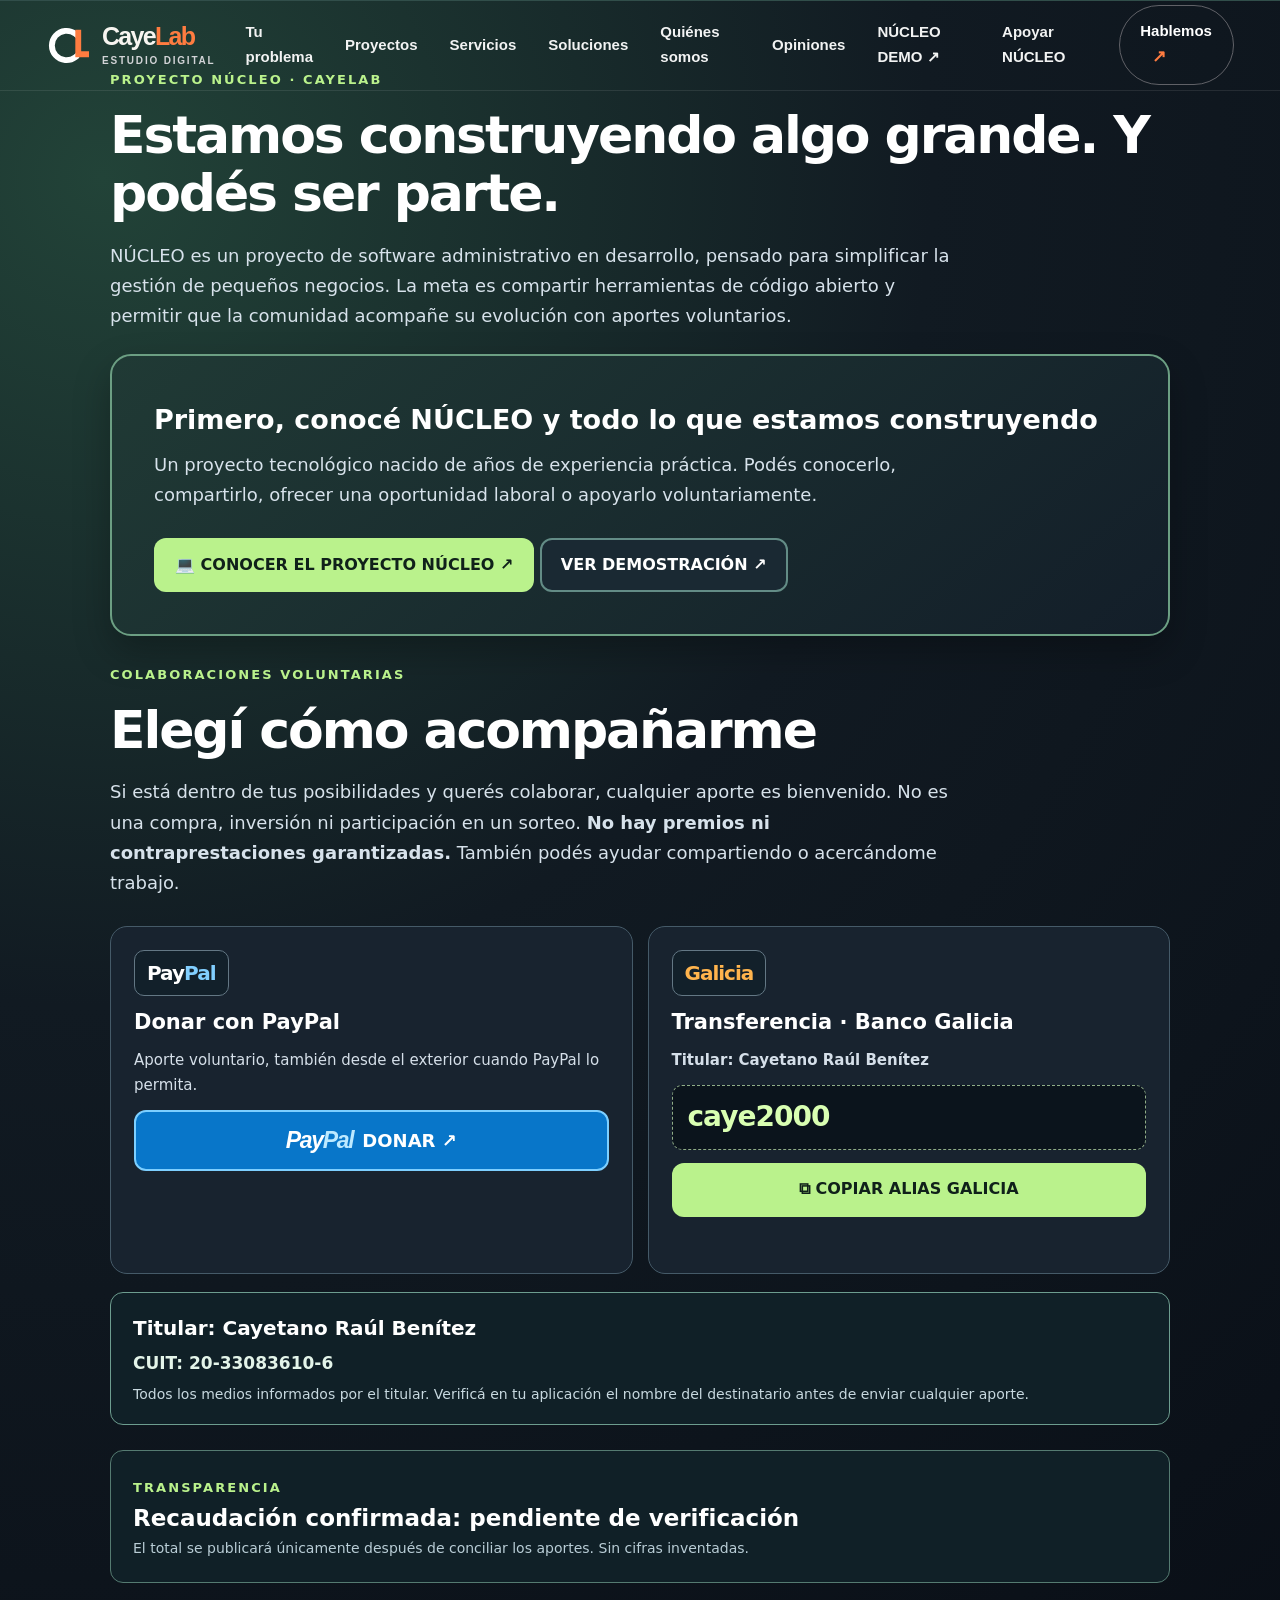
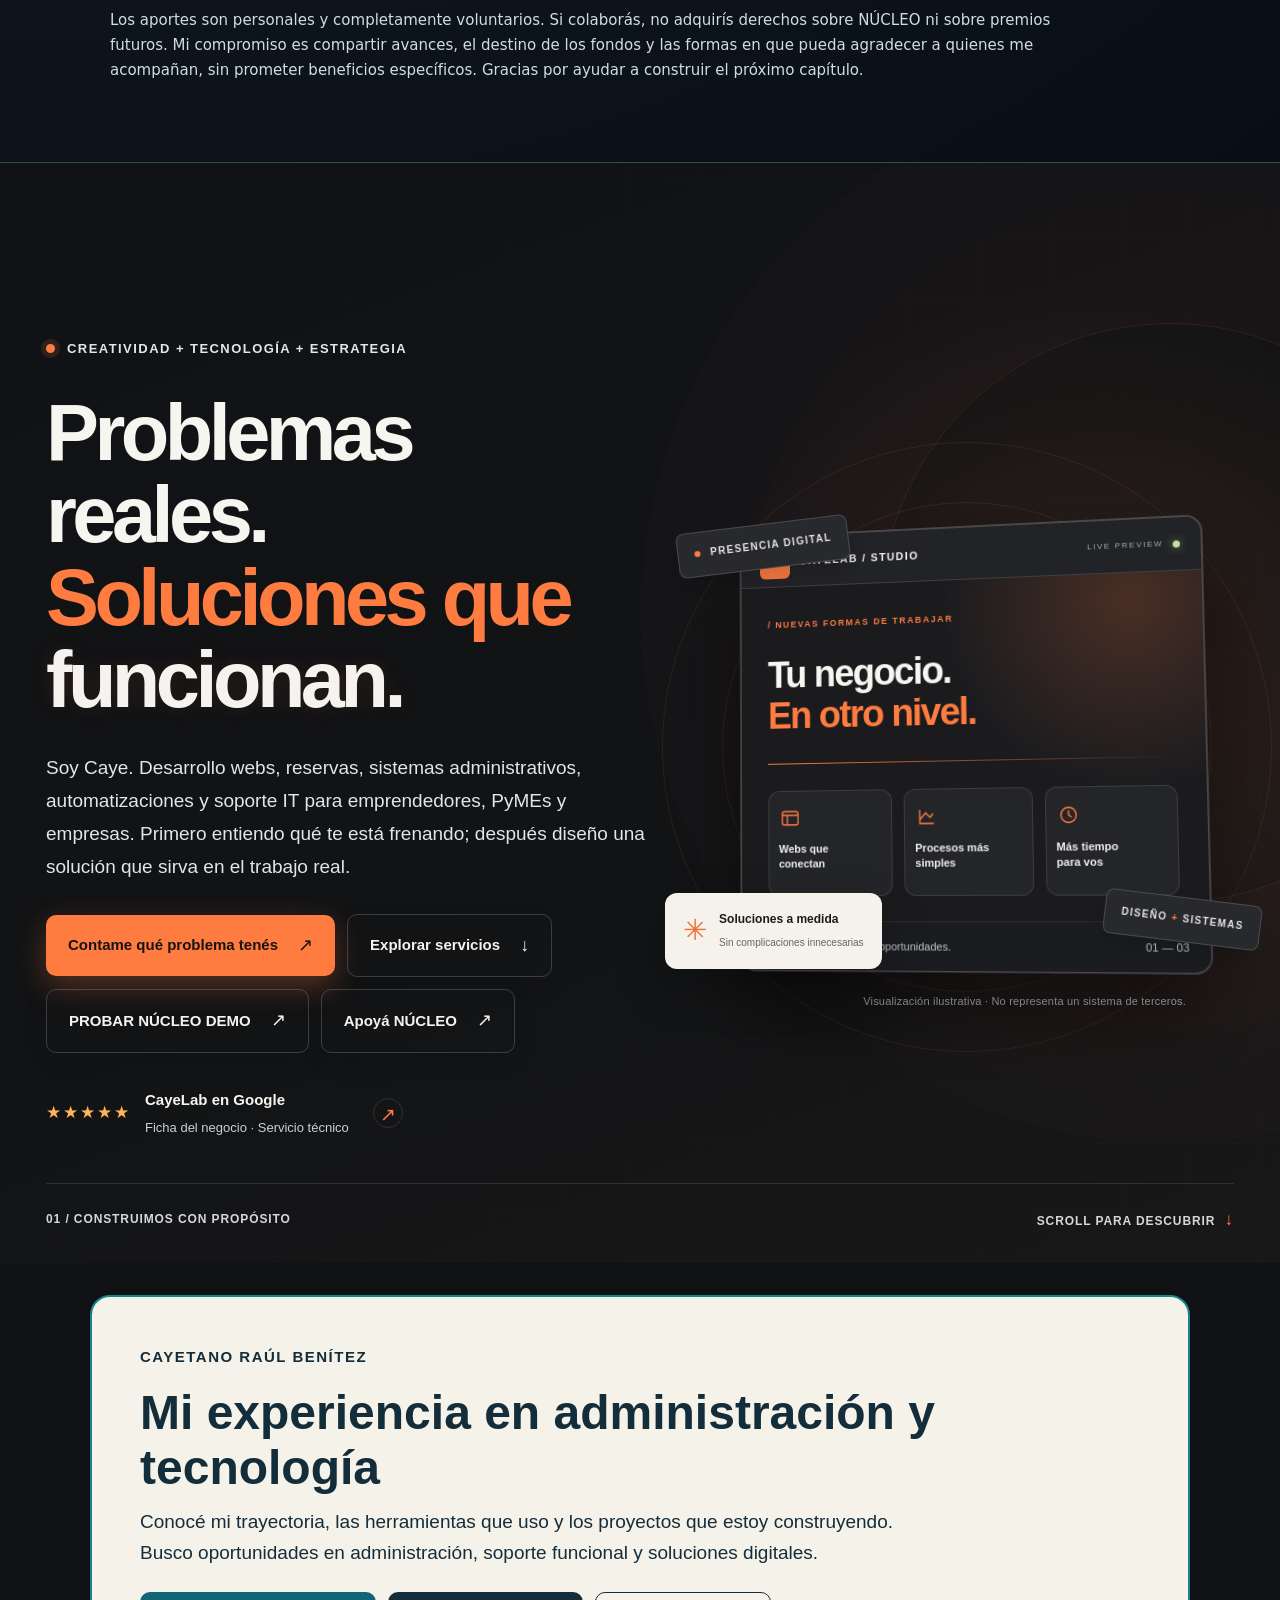
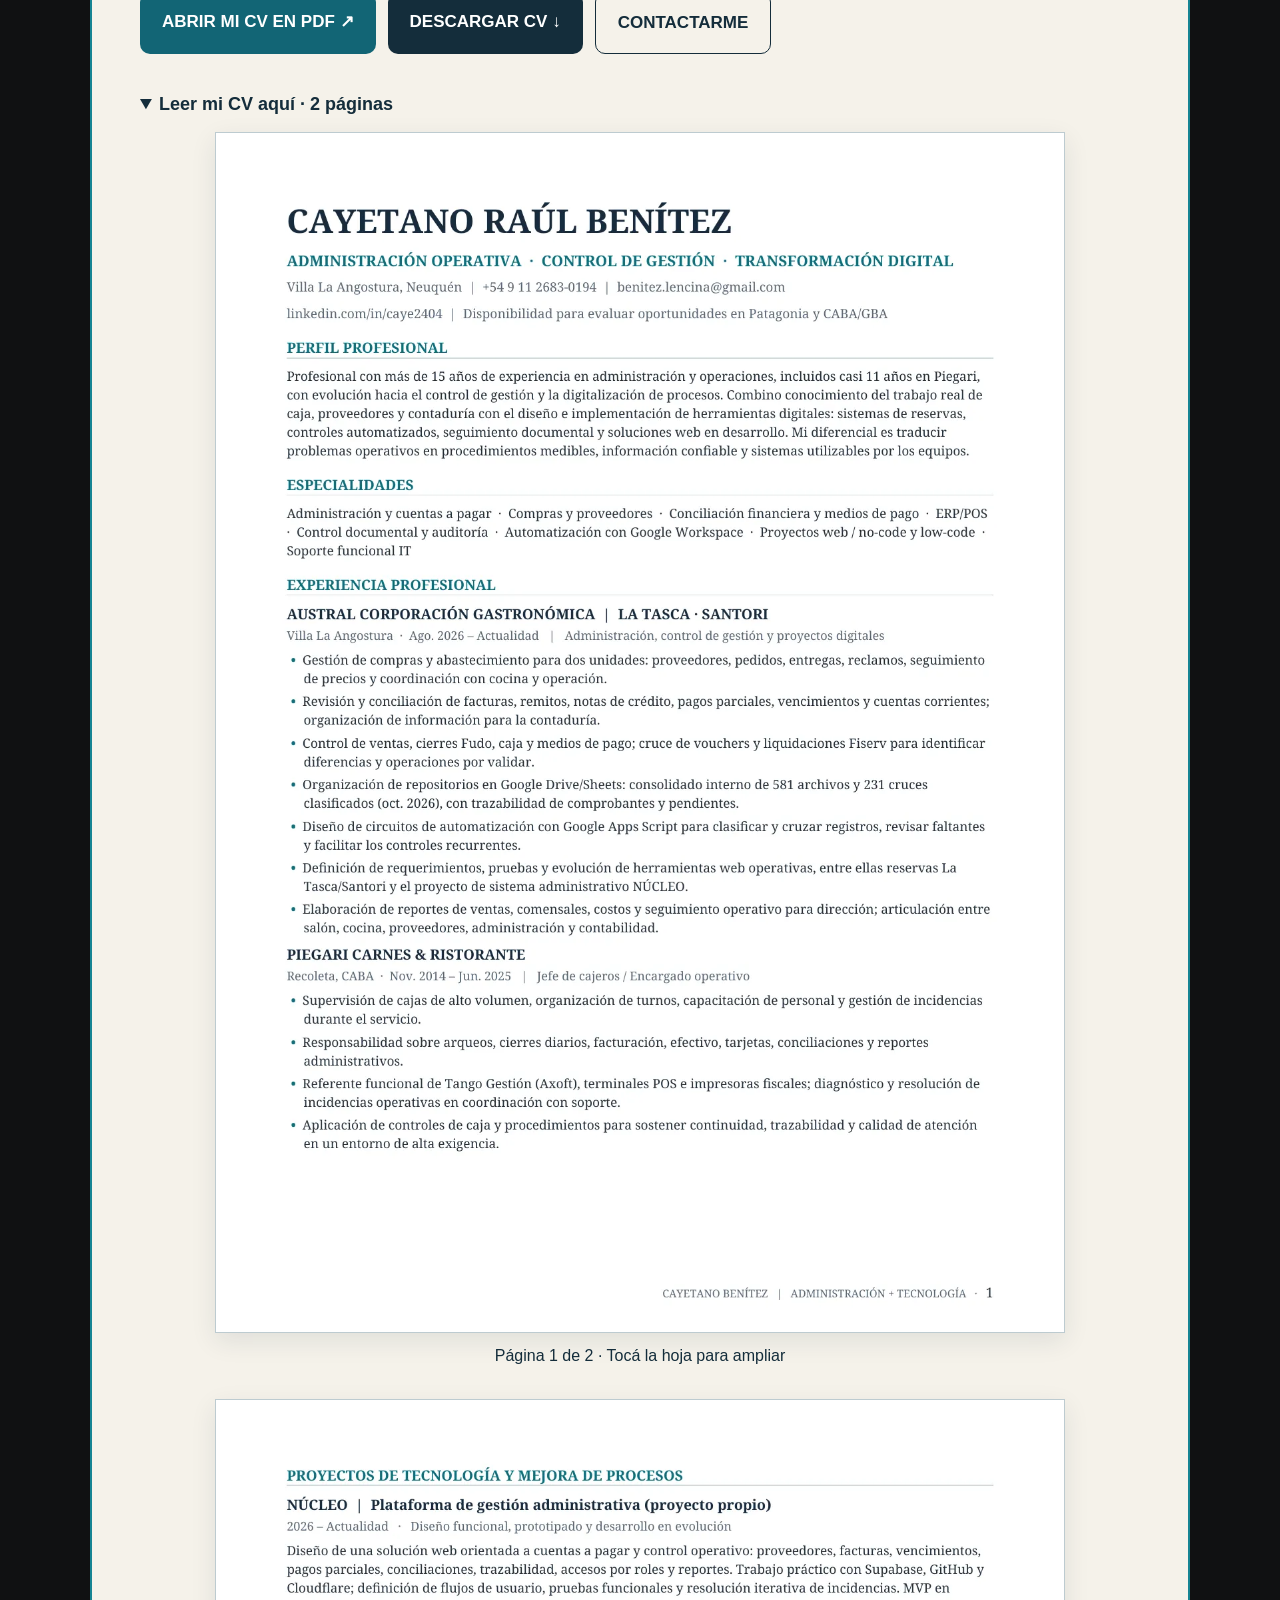
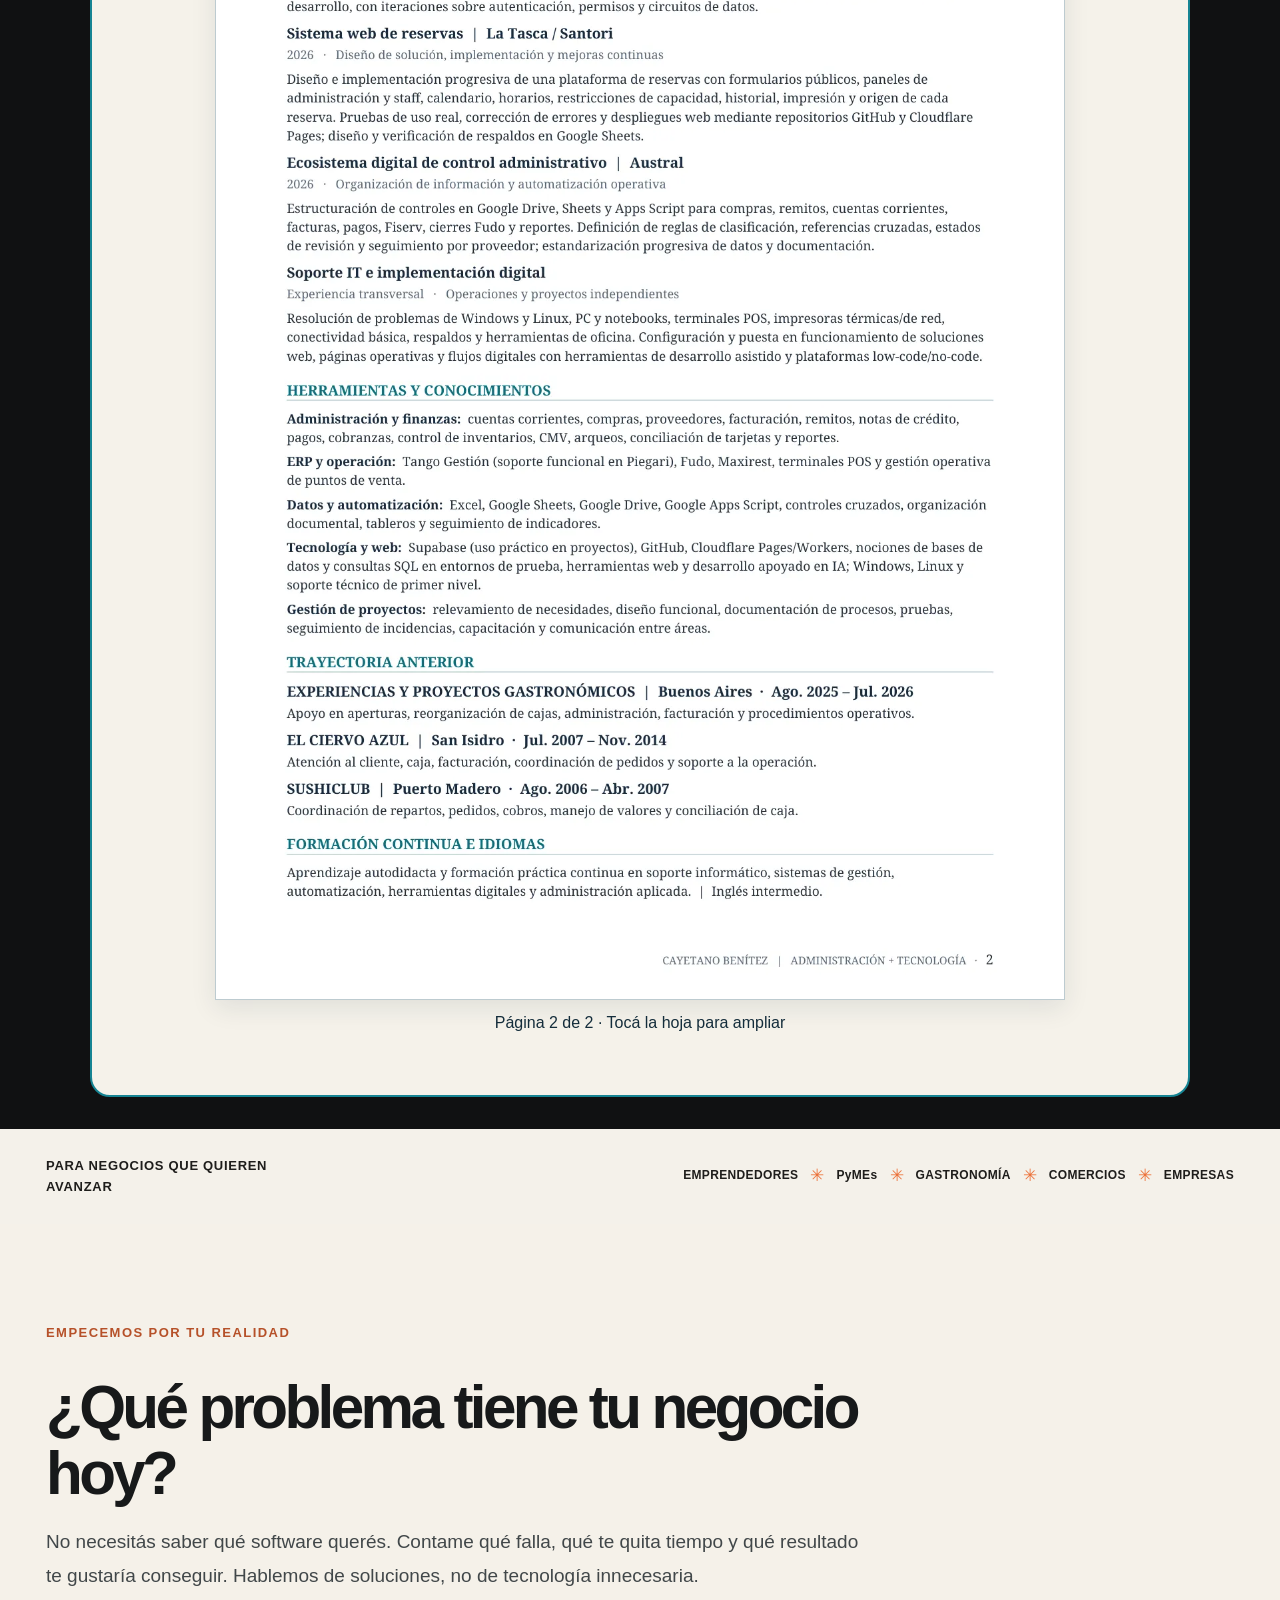
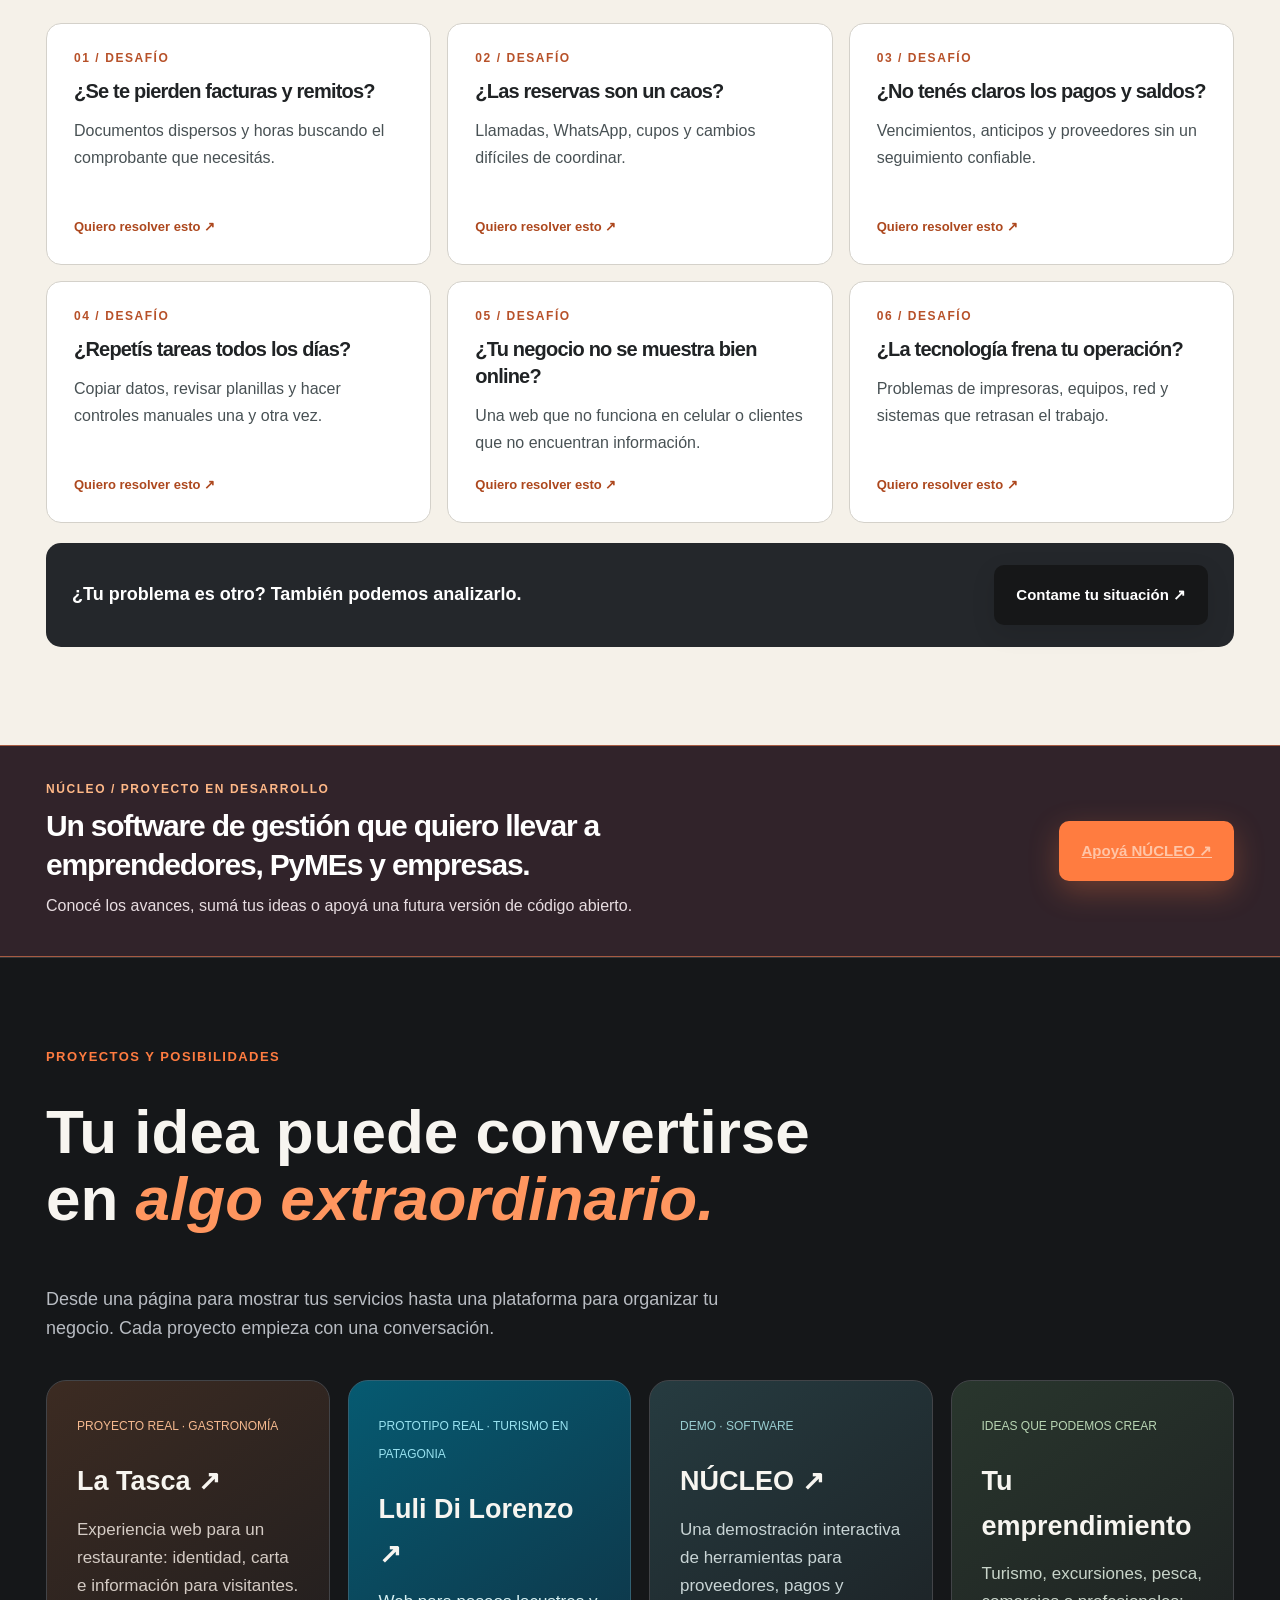
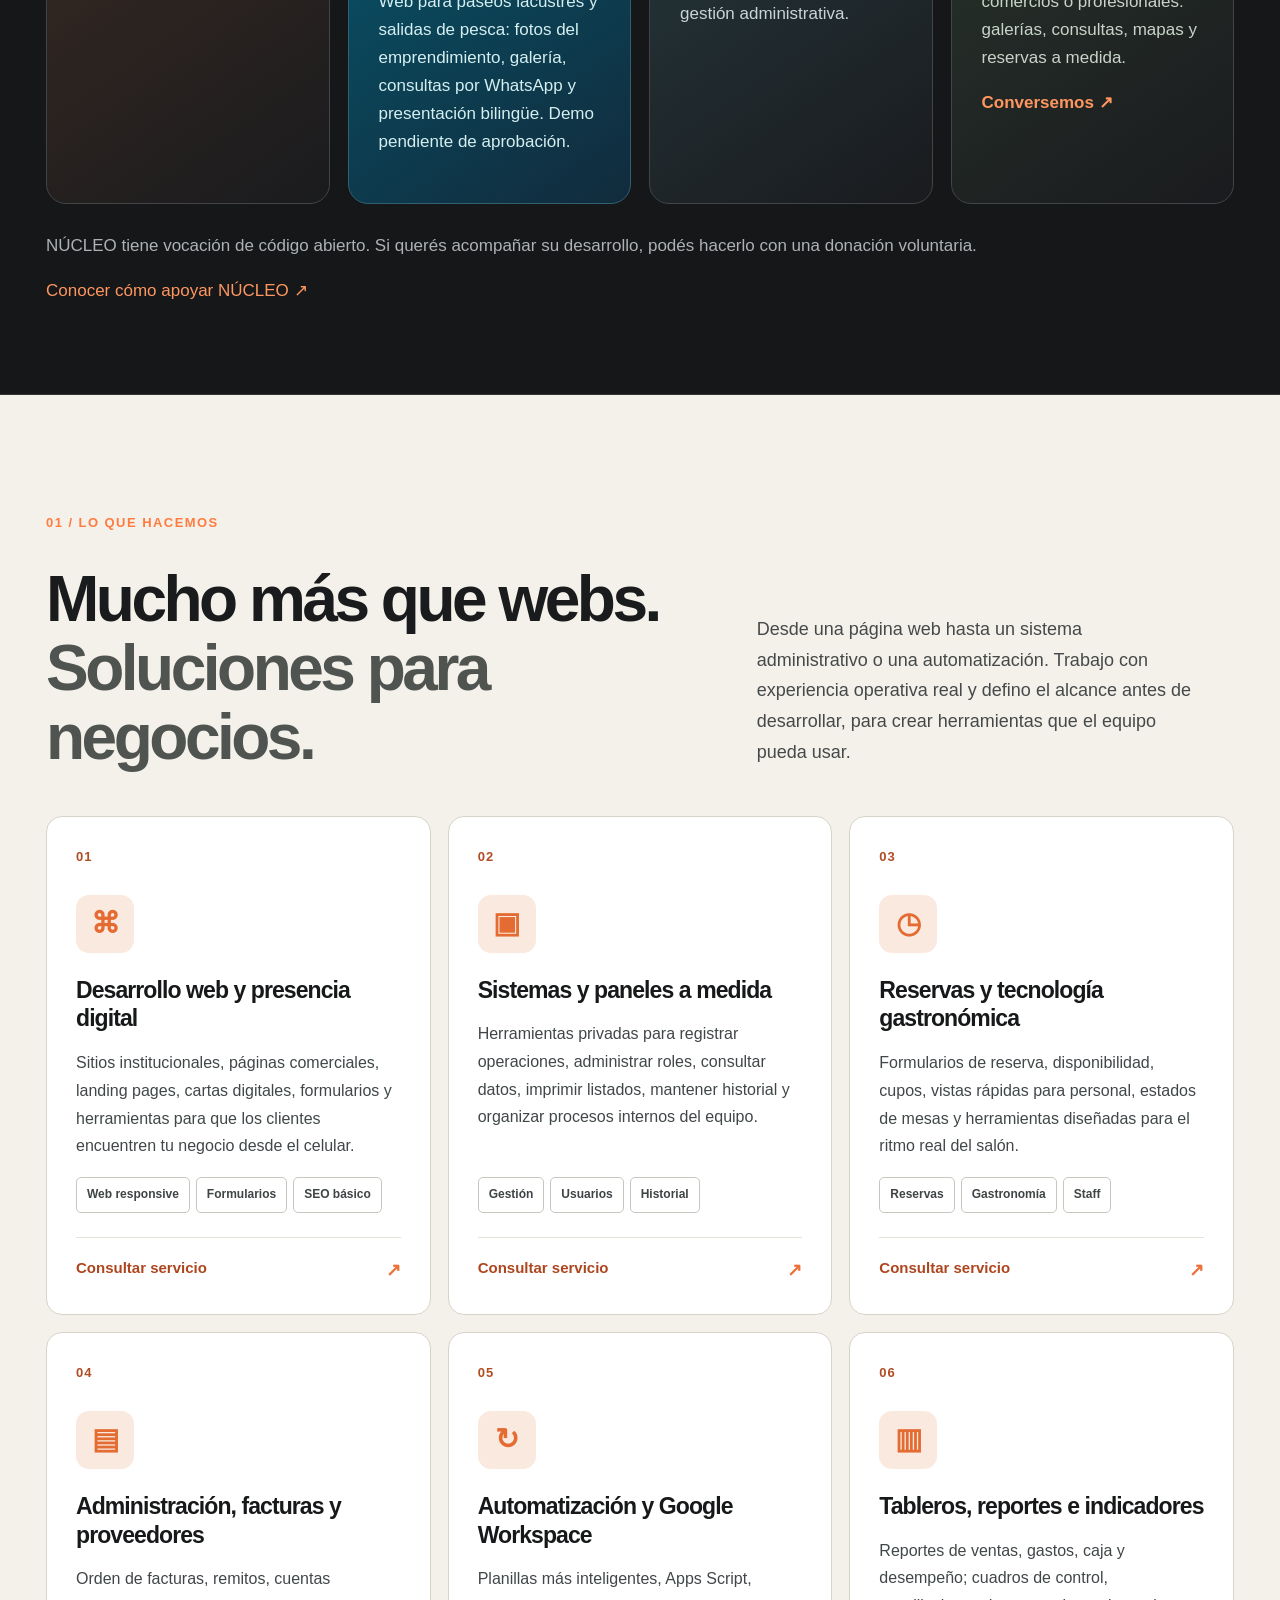
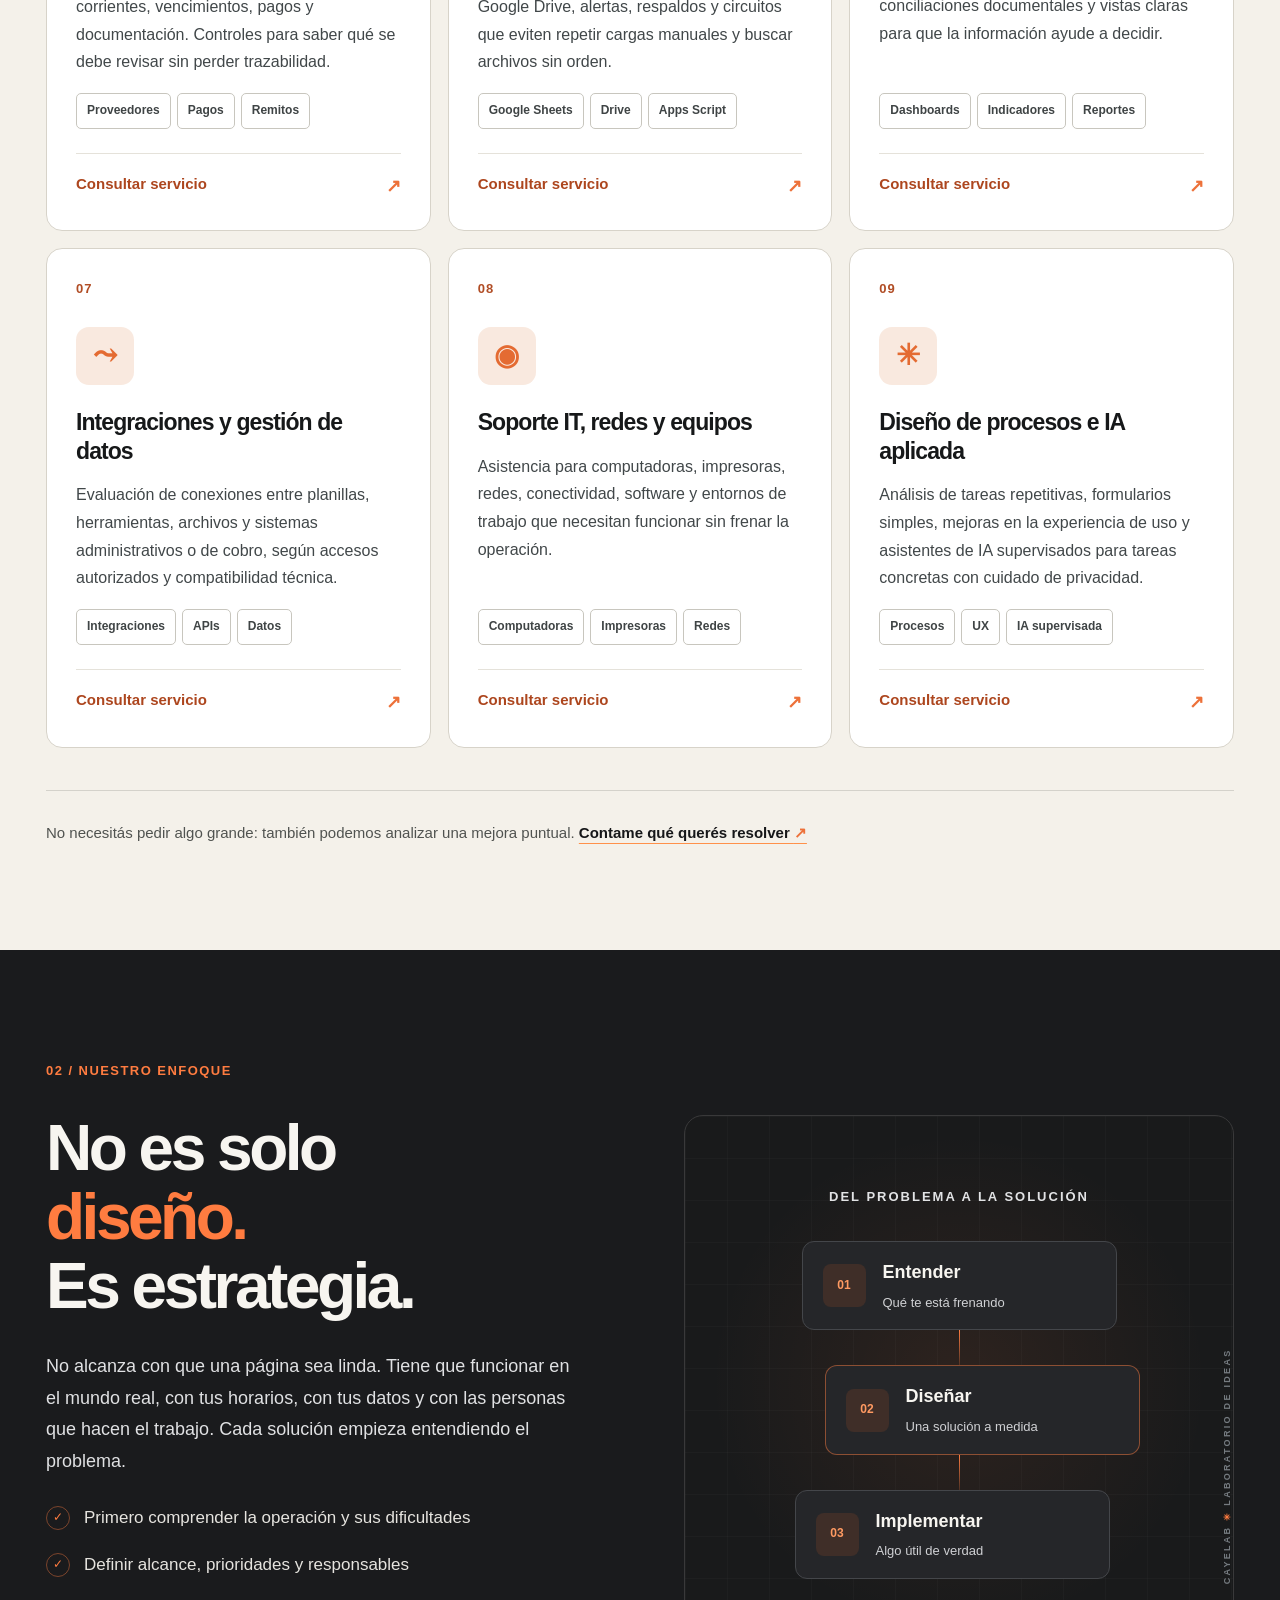
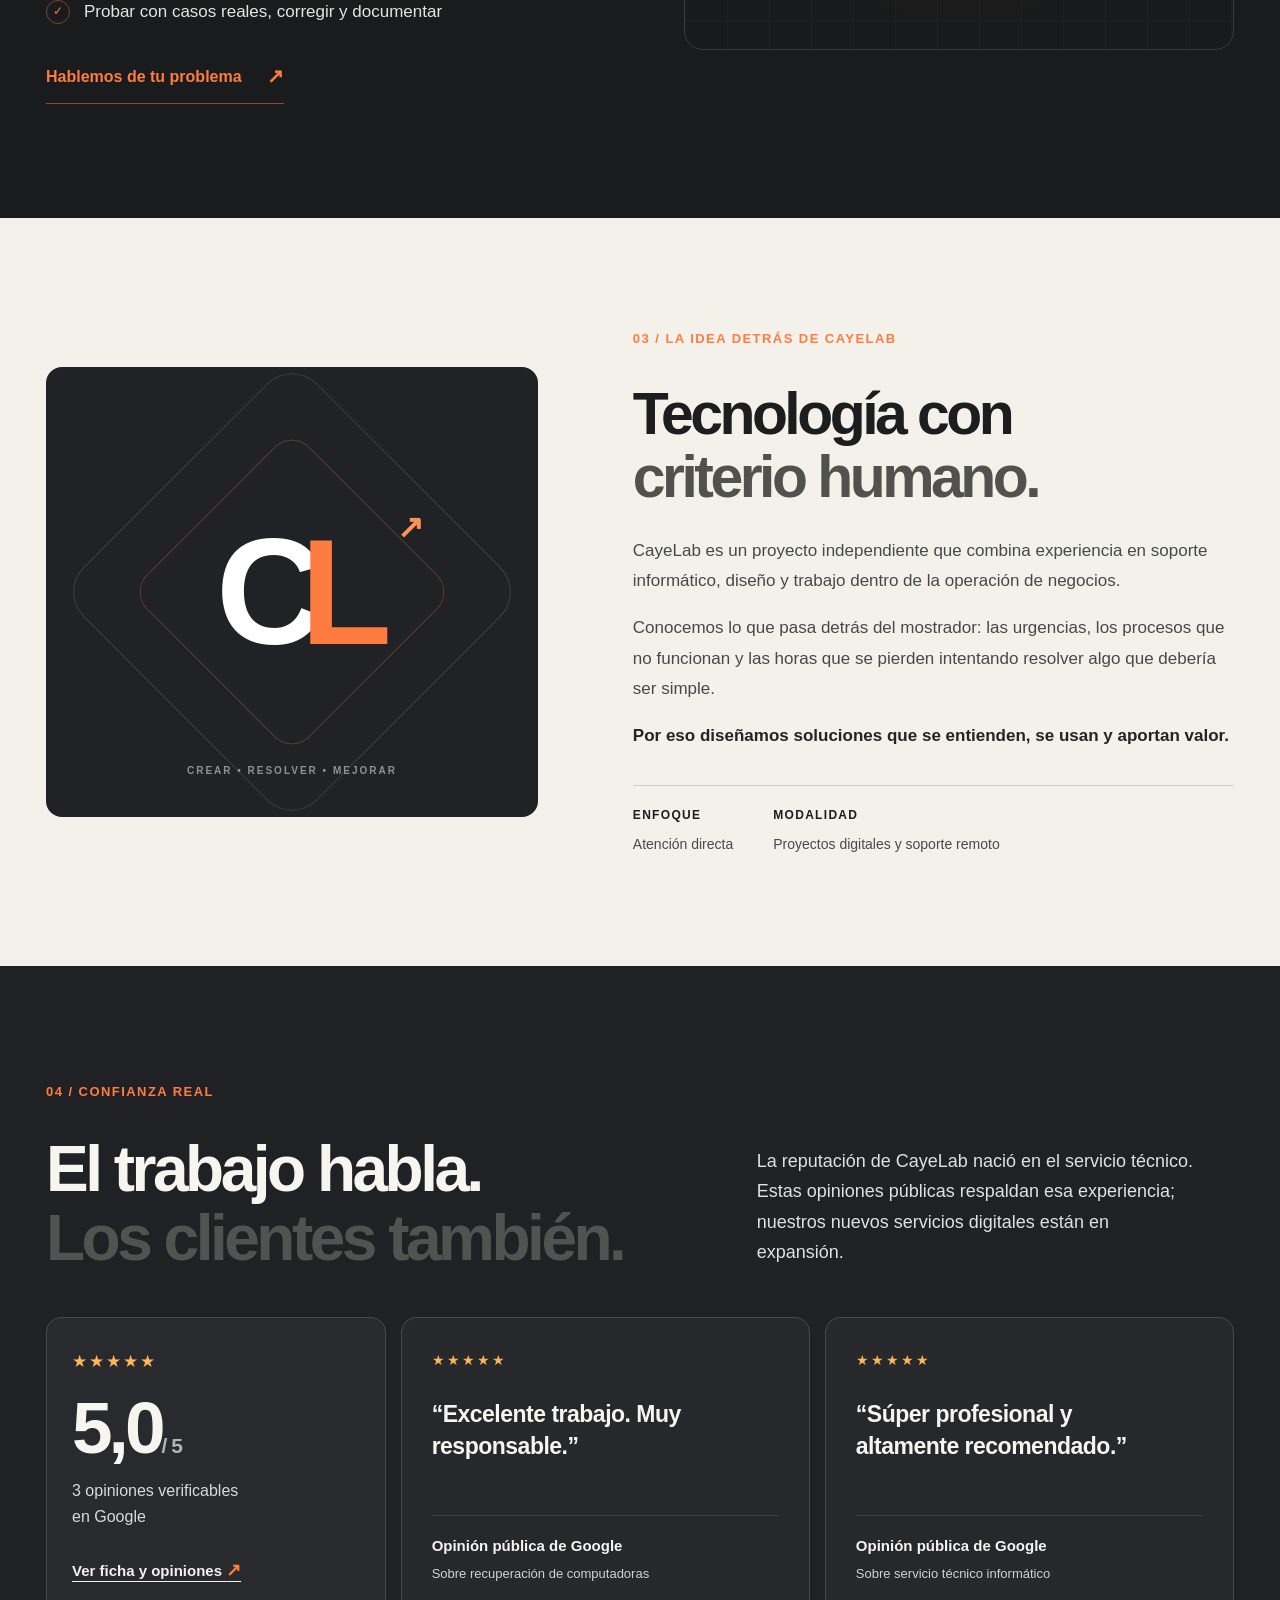
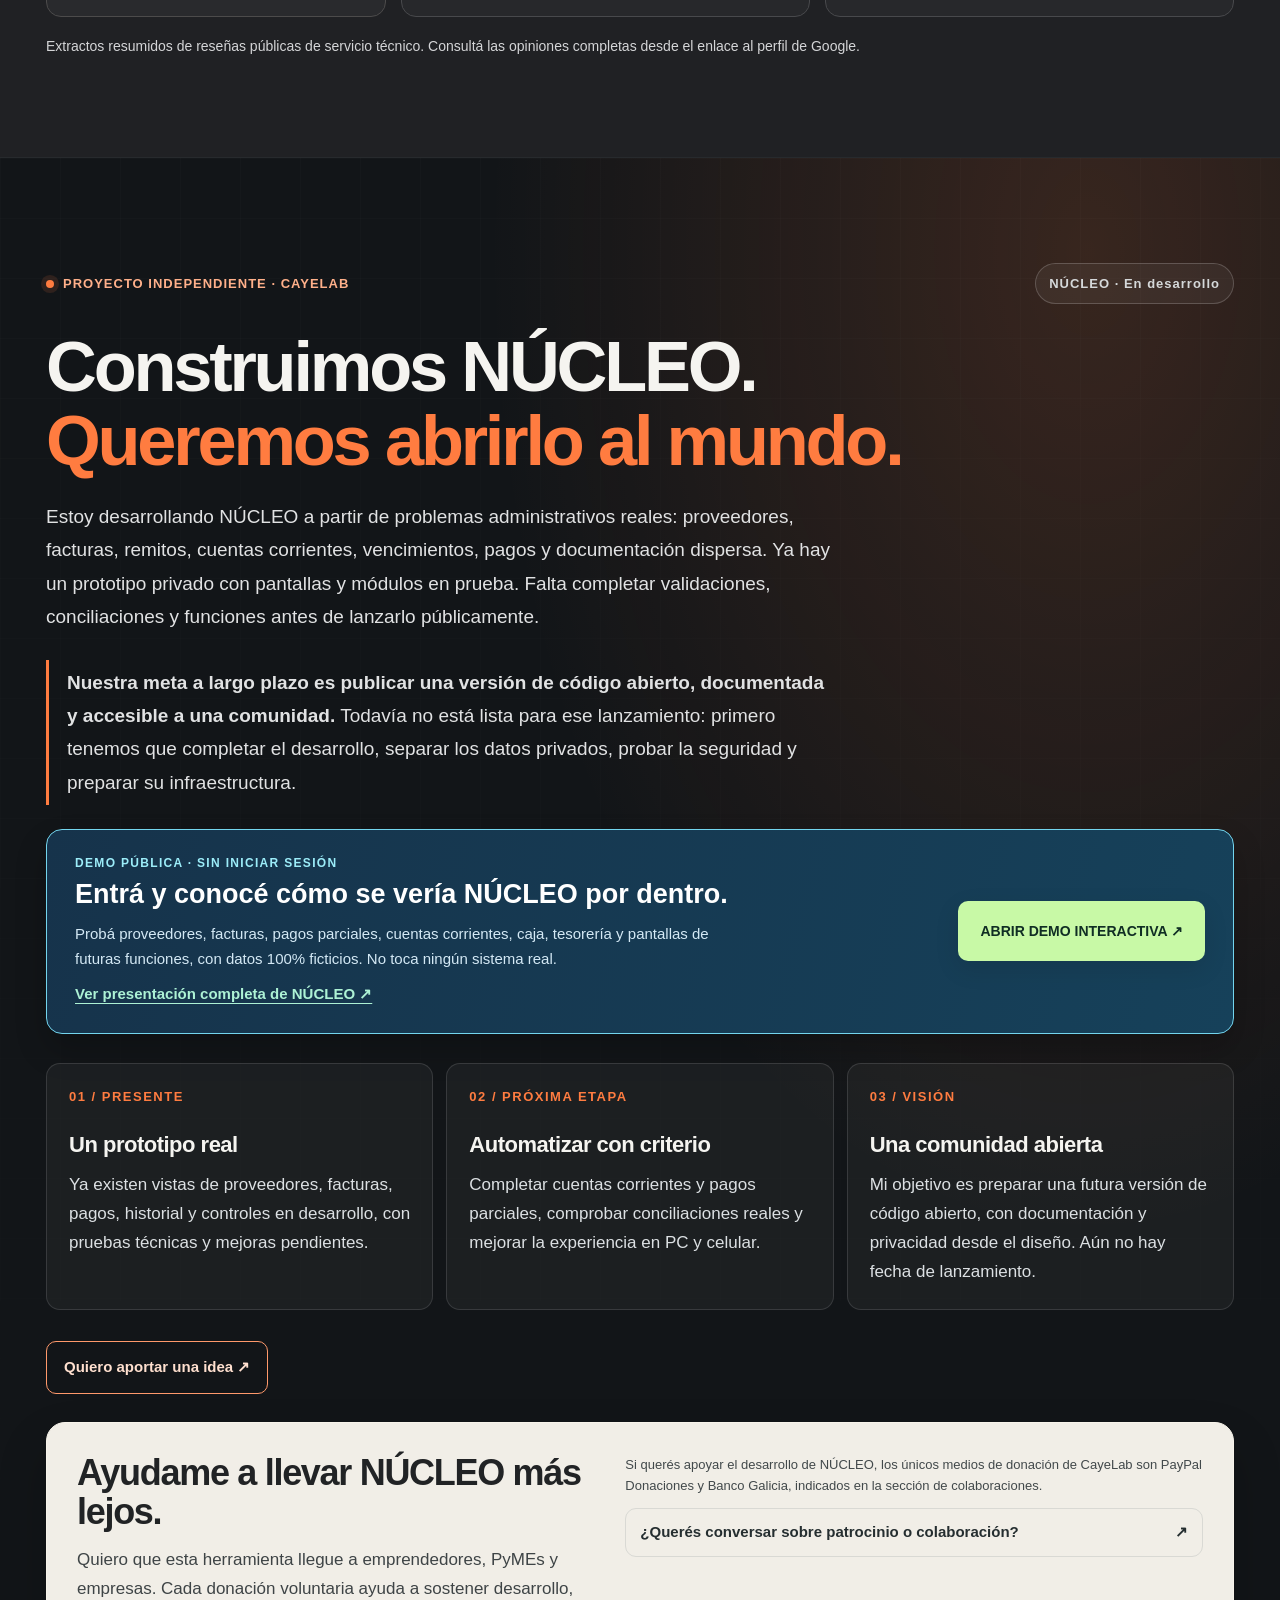
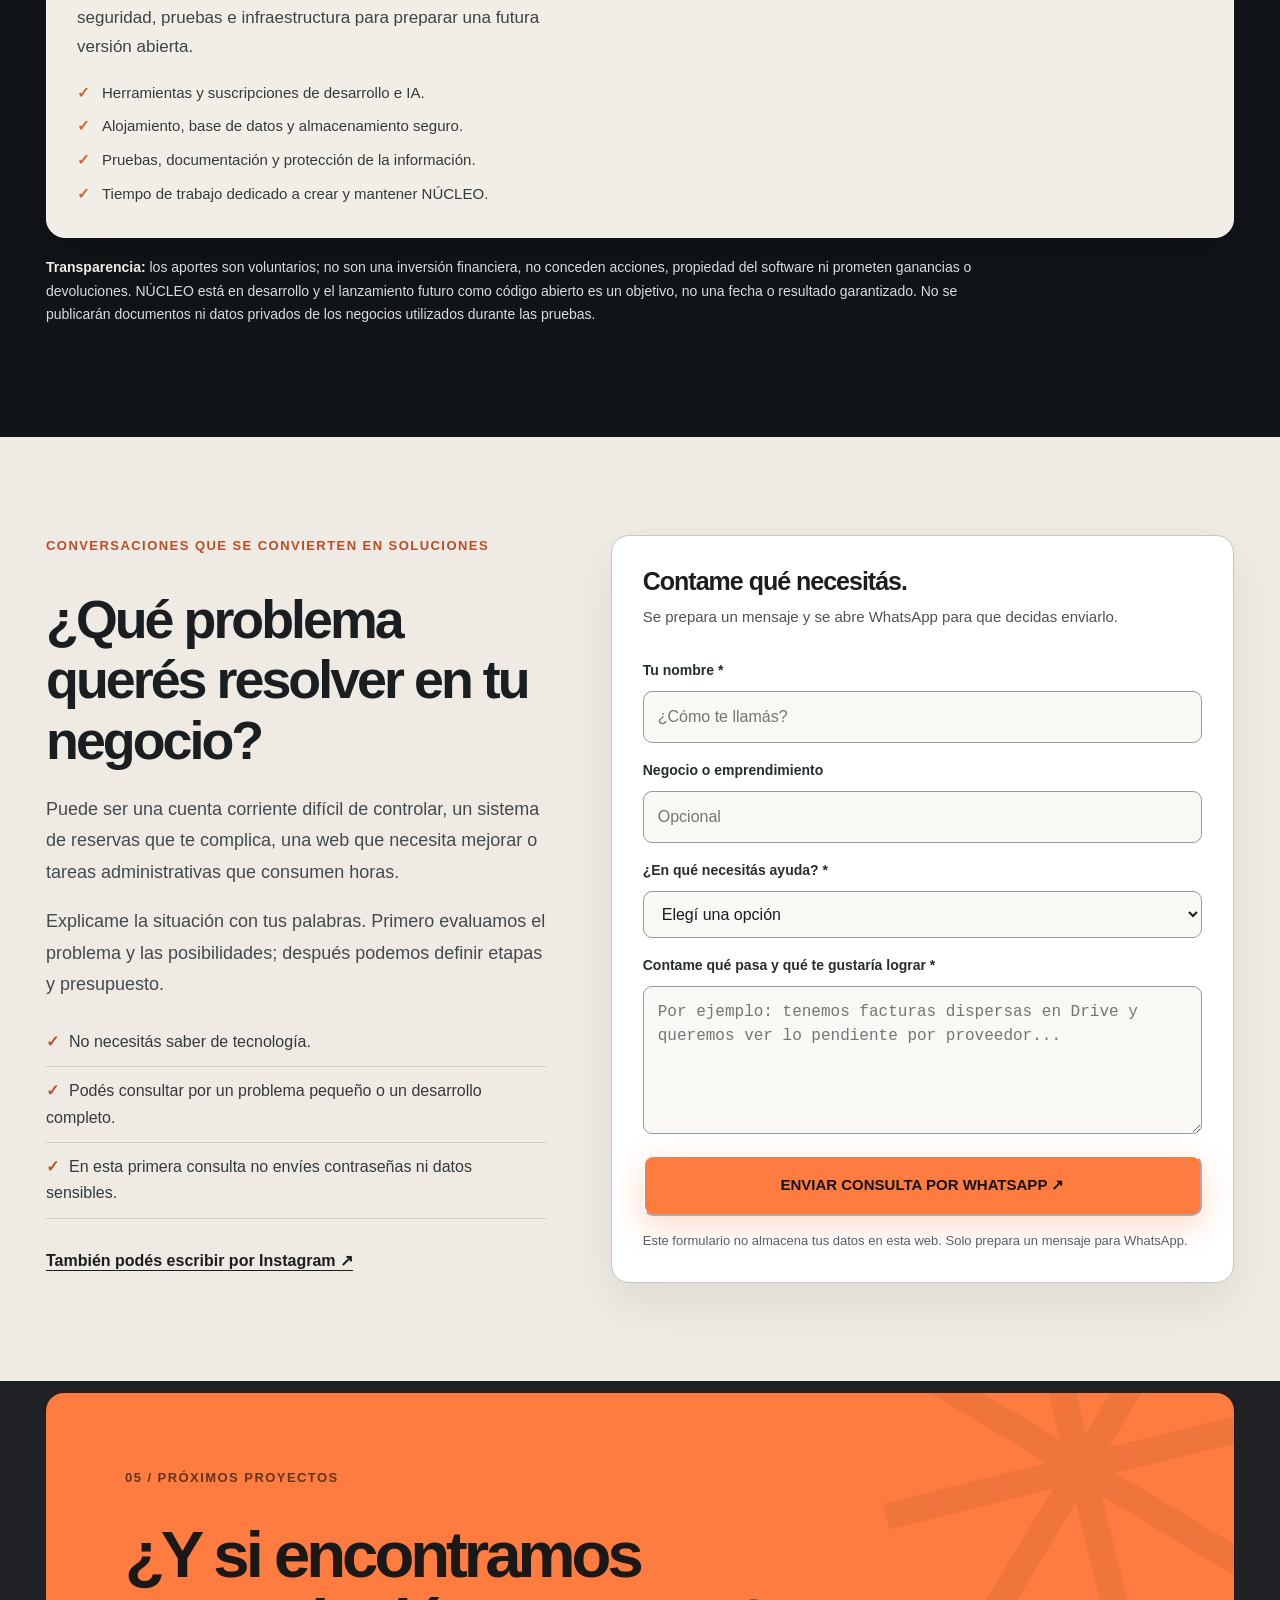
==== commit bf671863: "style: acreditar diseño CayeLab con enlace y mejorar presentación pública" ====
--- a/index.html
+++ b/index.html
@@ -431,7 +431,7 @@
 <div class="pain-bottom"><strong>¿Tu problema es otro? También podemos analizarlo.</strong><a href="#diagnostico" class="btn btn-dark">Contame tu situación ↗</a></div>
 </div></section>
 <section class="campaign-strip"><div class="container campaign-inner"><div><span>NÚCLEO / PROYECTO EN DESARROLLO</span><strong>Un software de gestión que quiero llevar a emprendedores, PyMEs y empresas.</strong><p>Conocé los avances, sumá tus ideas o apoyá una futura versión de código abierto.</p></div><div class="campaign-actions"><a class="btn btn-primary" href="#apoyar-nucleo">Apoyá NÚCLEO ↗</a></div></div></section>
-    <section id="portfolio-cayelab" style="background:#151719;padding:88px 0;border-top:1px solid #343638;border-bottom:1px solid #343638"><div class="container"><p class="eyebrow orange">PROYECTOS Y POSIBILIDADES</p><h2 style="font-size:clamp(32px,5vw,62px);line-height:1.08;max-width:850px">Tu idea puede convertirse en <em style="color:#ff965f">algo extraordinario.</em></h2><p style="color:#b8bcc2;max-width:690px;font-size:18px;line-height:1.65">Desde una página para mostrar tus servicios hasta una plataforma para organizar tu negocio. Cada proyecto empieza con una conversación.</p><div style="display:grid;grid-template-columns:repeat(auto-fit,minmax(240px,1fr));gap:18px;margin-top:36px"><a href="https://la-tasca-vla.pages.dev/" target="_blank" rel="noopener noreferrer" style="display:block;padding:30px;border:1px solid #424448;border-radius:20px;background:linear-gradient(145deg,#3c2b22,#1a1b1e)"><span style="font-size:12px;color:#f5b98f">PROYECTO REAL · GASTRONOMÍA</span><h3 style="font-size:27px;margin:20px 0 12px">La Tasca ↗</h3><p style="color:#d4cbc4">Experiencia web para un restaurante: identidad, carta e información para visitantes.</p></a><a href="/nucleo-demo/" style="display:block;padding:30px;border:1px solid #424448;border-radius:20px;background:linear-gradient(145deg,#263b40,#1a1b1e)"><span style="font-size:12px;color:#99cdd0">DEMO · SOFTWARE</span><h3 style="font-size:27px;margin:20px 0 12px">NÚCLEO ↗</h3><p style="color:#c8d4d5">Una demostración interactiva de herramientas para proveedores, pagos y gestión administrativa.</p></a><div style="padding:30px;border:1px solid #424448;border-radius:20px;background:linear-gradient(145deg,#29362d,#1a1b1e)"><span style="font-size:12px;color:#b8d4b3">IDEAS QUE PODEMOS CREAR</span><h3 style="font-size:27px;margin:20px 0 12px">Tu emprendimiento</h3><p style="color:#c8d4c9">Turismo, excursiones, pesca, comercios o profesionales: galerías, consultas, mapas y reservas a medida.</p><a href="#contacto" style="color:#ff965f;font-weight:700">Conversemos ↗</a></div></div><p style="margin-top:28px;color:#aeb2b6">NÚCLEO tiene vocación de código abierto. Si querés acompañar su desarrollo, podés hacerlo con una donación voluntaria.</p><a href="#apoyar-nucleo" style="color:#ff965f">Conocer cómo apoyar NÚCLEO ↗</a></div></section><section class="section section-services" id="servicios" aria-labelledby="services-title">
+    <section id="portfolio-cayelab" style="background:#151719;padding:88px 0;border-top:1px solid #343638;border-bottom:1px solid #343638"><div class="container"><p class="eyebrow orange">PROYECTOS Y POSIBILIDADES</p><h2 style="font-size:clamp(32px,5vw,62px);line-height:1.08;max-width:850px">Tu idea puede convertirse en <em style="color:#ff965f">algo extraordinario.</em></h2><p style="color:#b8bcc2;max-width:690px;font-size:18px;line-height:1.65">Desde una página para mostrar tus servicios hasta una plataforma para organizar tu negocio. Cada proyecto empieza con una conversación.</p><div style="display:grid;grid-template-columns:repeat(auto-fit,minmax(240px,1fr));gap:18px;margin-top:36px"><a href="https://la-tasca-vla.pages.dev/" target="_blank" rel="noopener noreferrer" style="display:block;padding:30px;border:1px solid #424448;border-radius:20px;background:linear-gradient(145deg,#3c2b22,#1a1b1e)"><span style="font-size:12px;color:#f5b98f">PROYECTO REAL · GASTRONOMÍA</span><h3 style="font-size:27px;margin:20px 0 12px">La Tasca ↗</h3><p style="color:#d4cbc4">Experiencia web para un restaurante: identidad, carta e información para visitantes.</p></a><a href="/luli-di-lorenzo/" target="_blank" rel="noopener noreferrer" style="display:block;padding:30px;border:1px solid #316072;border-radius:20px;background:linear-gradient(145deg,#065a71,#112b3c)"><span style="font-size:12px;color:#98e2f0">PROTOTIPO REAL · TURISMO EN PATAGONIA</span><h3 style="font-size:27px;margin:20px 0 12px">Luli Di Lorenzo ↗</h3><p style="color:#d5eff1">Web para paseos lacustres y salidas de pesca: fotos del emprendimiento, galería, consultas por WhatsApp y presentación bilingüe. Demo pendiente de aprobación.</p></a><a href="/nucleo-demo/" style="display:block;padding:30px;border:1px solid #424448;border-radius:20px;background:linear-gradient(145deg,#263b40,#1a1b1e)"><span style="font-size:12px;color:#99cdd0">DEMO · SOFTWARE</span><h3 style="font-size:27px;margin:20px 0 12px">NÚCLEO ↗</h3><p style="color:#c8d4d5">Una demostración interactiva de herramientas para proveedores, pagos y gestión administrativa.</p></a><div style="padding:30px;border:1px solid #424448;border-radius:20px;background:linear-gradient(145deg,#29362d,#1a1b1e)"><span style="font-size:12px;color:#b8d4b3">IDEAS QUE PODEMOS CREAR</span><h3 style="font-size:27px;margin:20px 0 12px">Tu emprendimiento</h3><p style="color:#c8d4c9">Turismo, excursiones, pesca, comercios o profesionales: galerías, consultas, mapas y reservas a medida.</p><a href="#contacto" style="color:#ff965f;font-weight:700">Conversemos ↗</a></div></div><p style="margin-top:28px;color:#aeb2b6">NÚCLEO tiene vocación de código abierto. Si querés acompañar su desarrollo, podés hacerlo con una donación voluntaria.</p><a href="#apoyar-nucleo" style="color:#ff965f">Conocer cómo apoyar NÚCLEO ↗</a></div></section><section class="section section-services" id="servicios" aria-labelledby="services-title">
       <div class="container">
         <div class="section-heading reveal"><p class="eyebrow orange">01 / LO QUE HACEMOS</p><div class="heading-grid"><h2 id="services-title">Mucho más que webs.<br><span>Soluciones para negocios.</span></h2><p>Desde una página web hasta un sistema administrativo o una automatización. Trabajo con experiencia operativa real y defino el alcance antes de desarrollar, para crear herramientas que el equipo pueda usar.</p></div></div>
         <div class="service-grid">
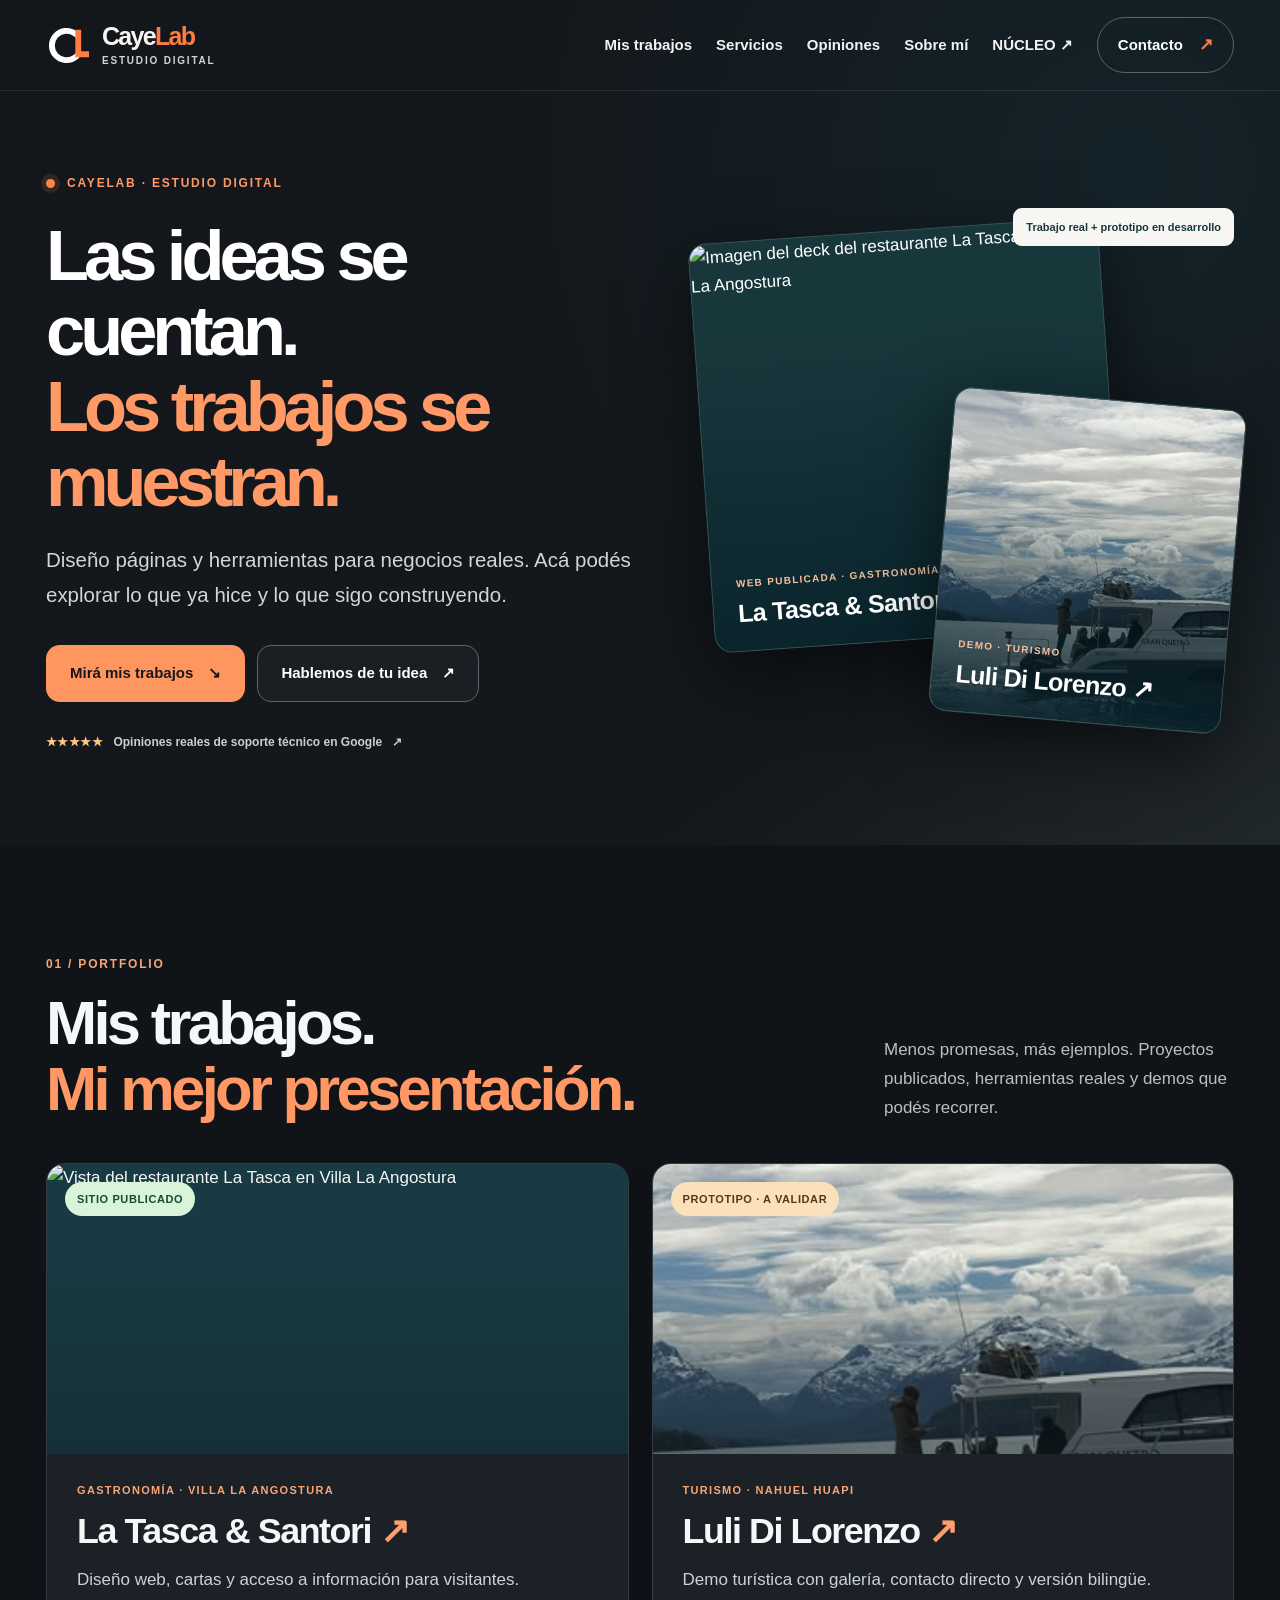
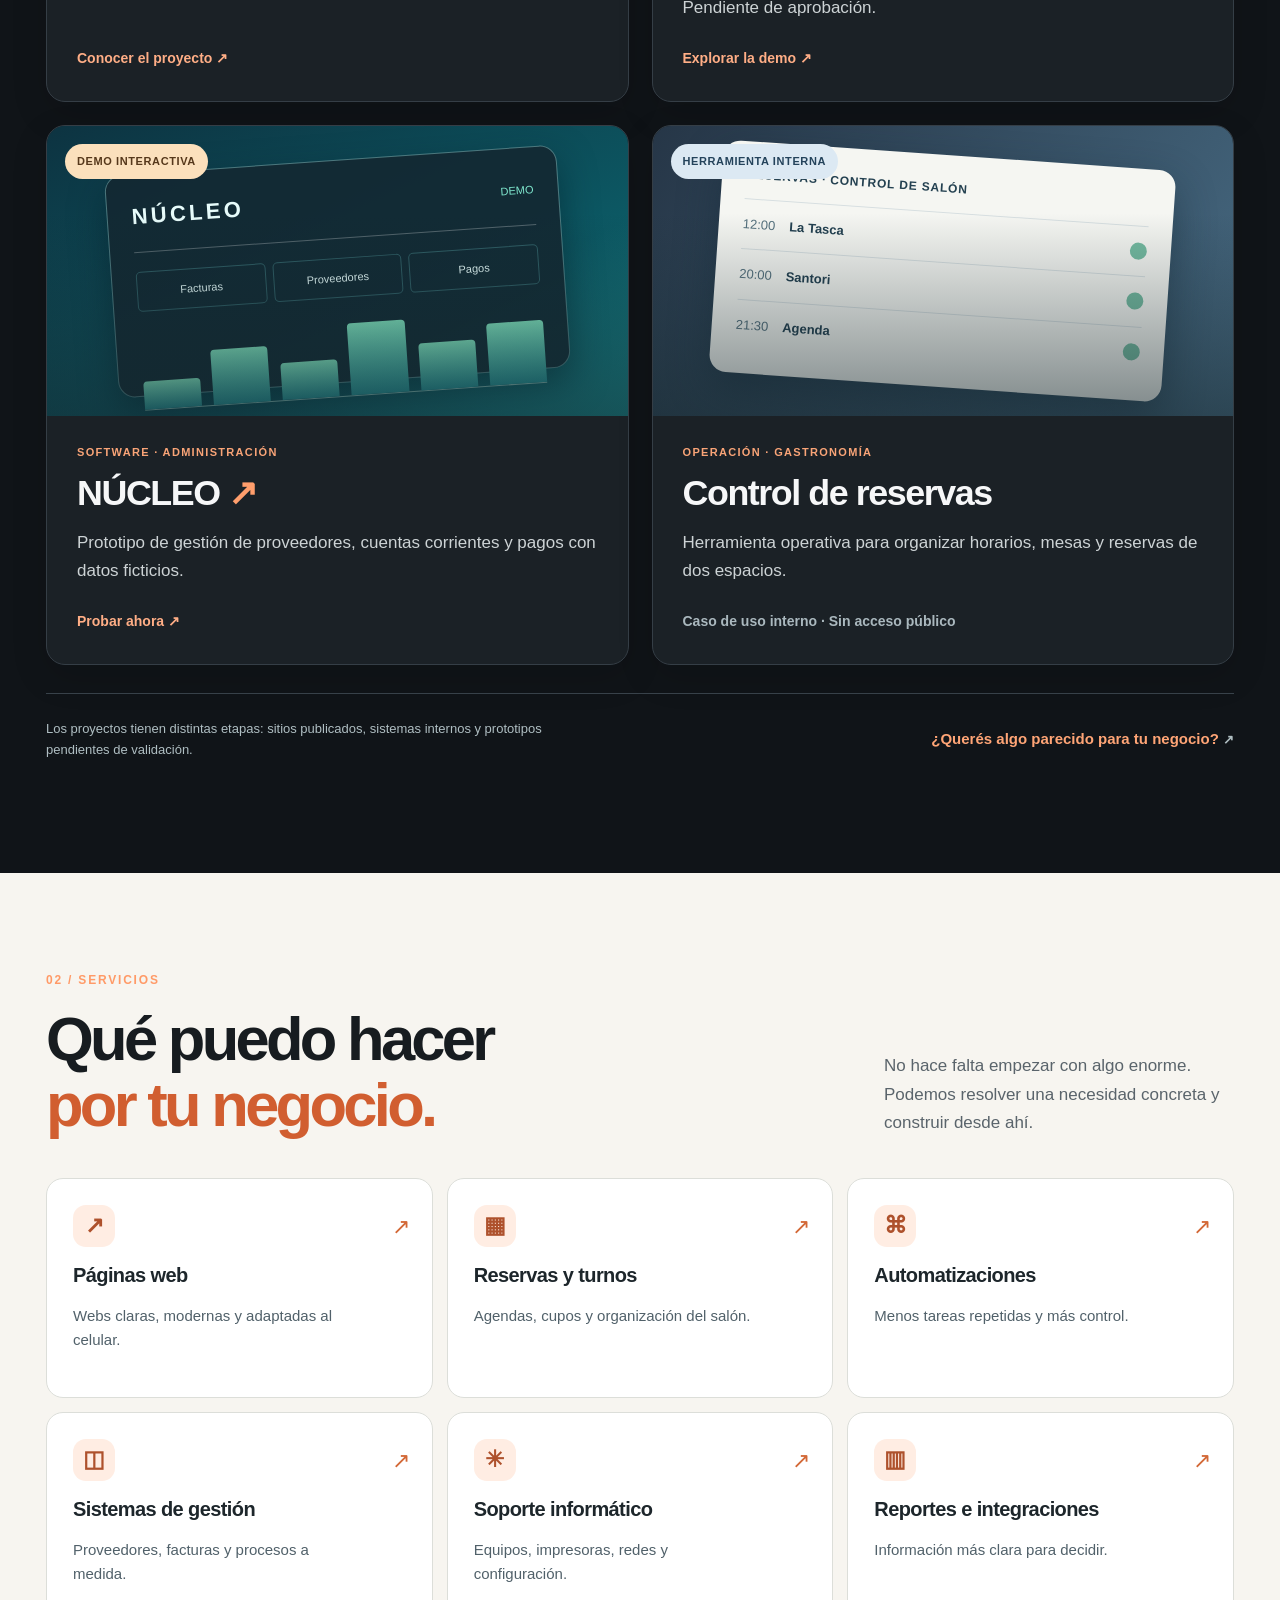
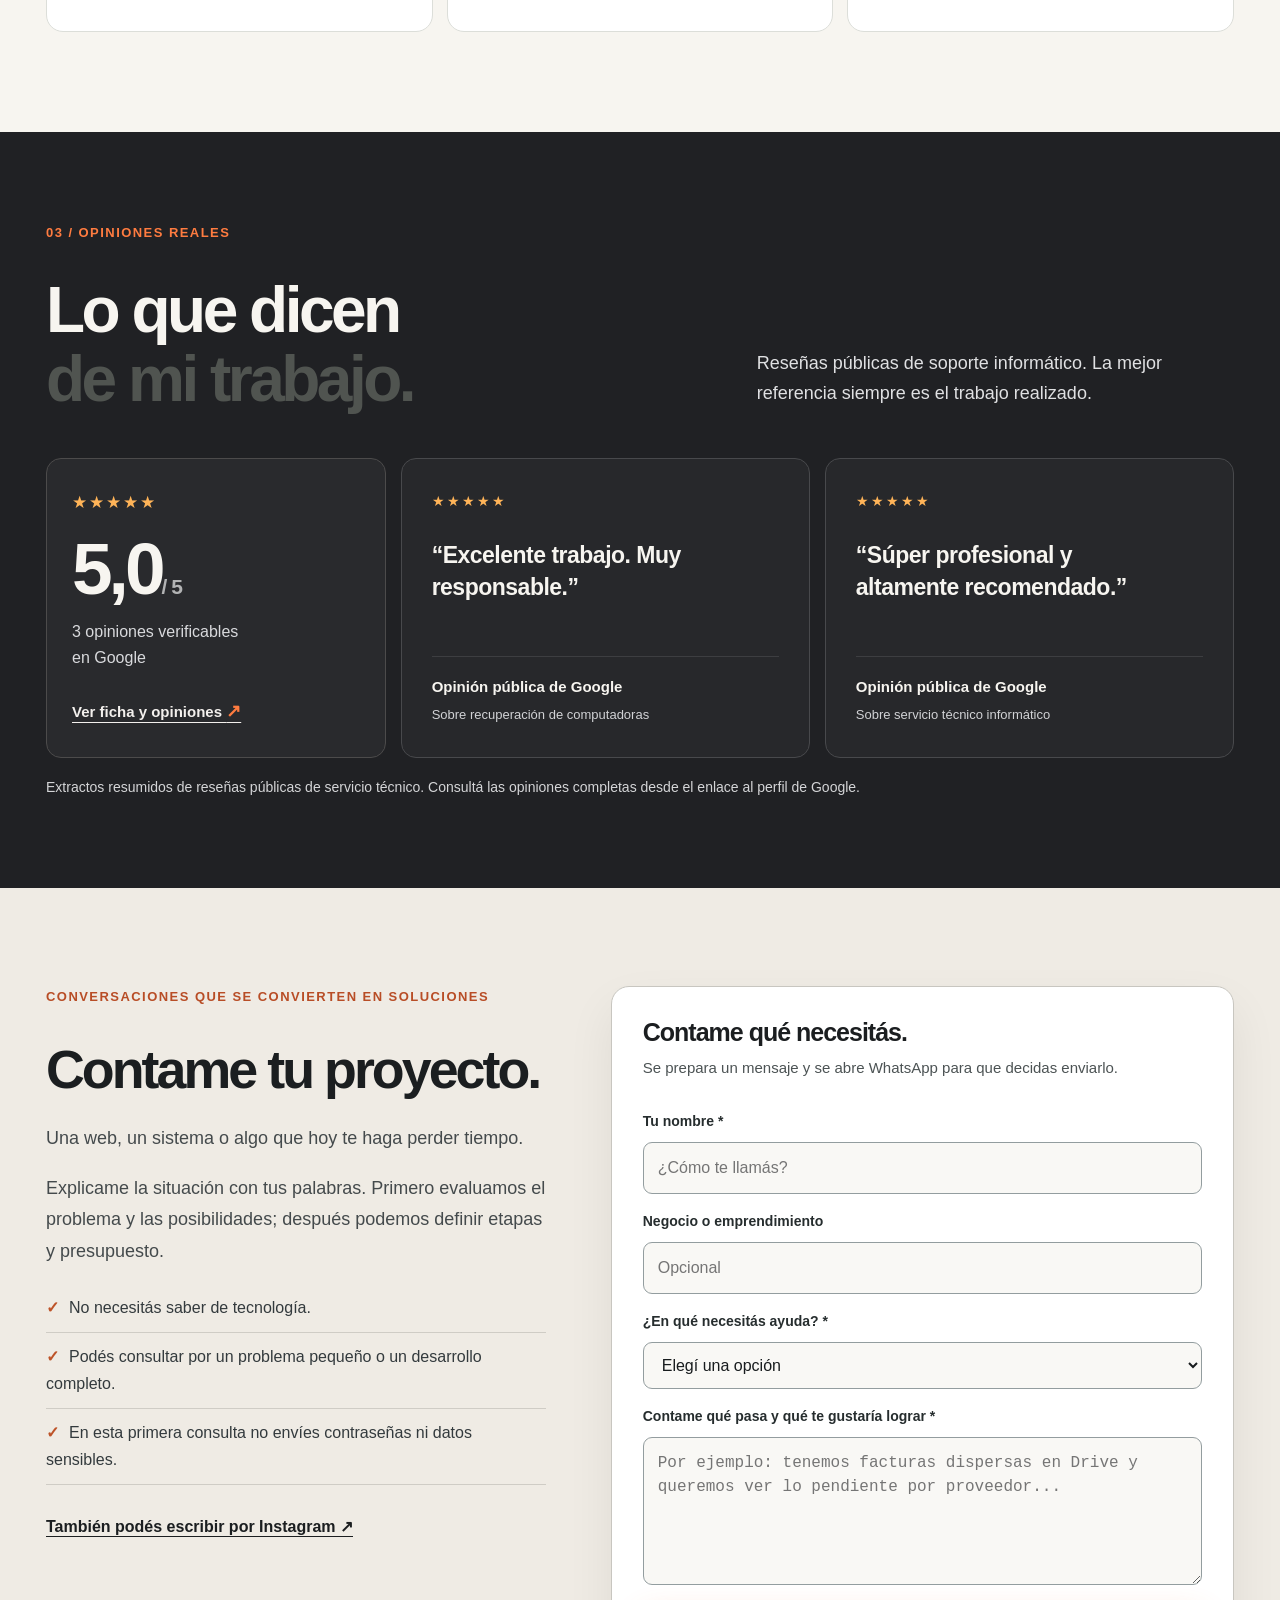
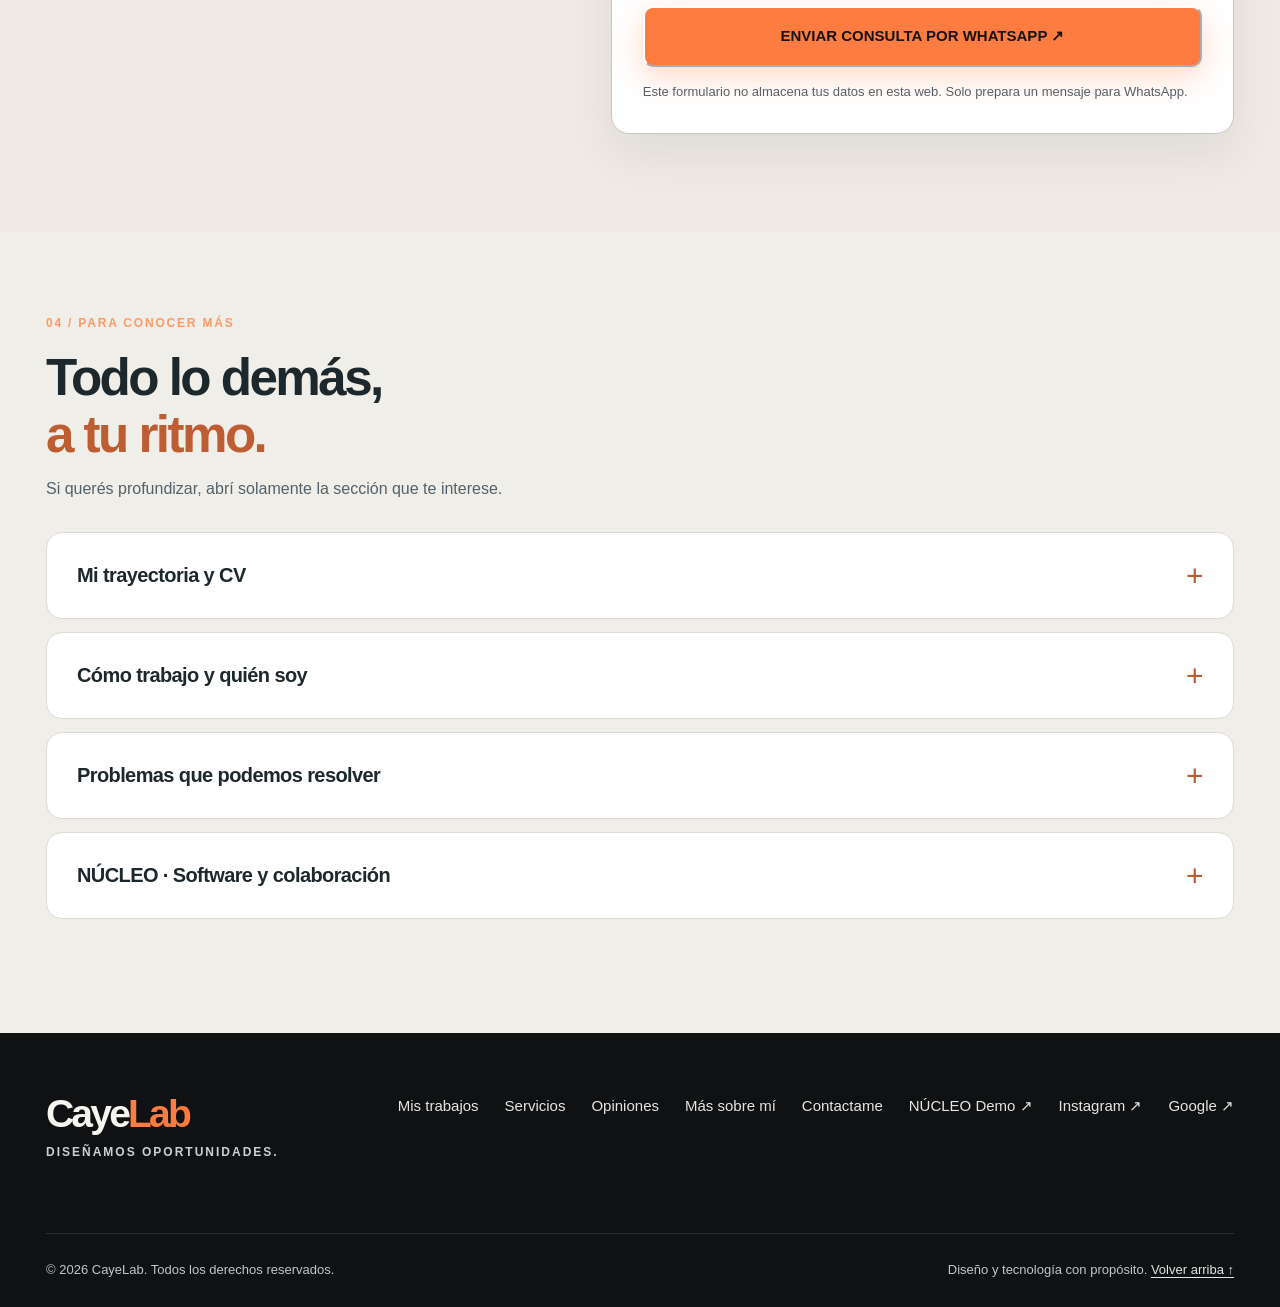
==== commit a78a155d: "redesign: portada enfocada en trabajos reales, proyectos visuales, servicios claros y contenido adic" ====
--- a/index.html
+++ b/index.html
@@ -62,6 +62,148 @@
 .tv-note{font-size:15px!important;color:#cedde5!important;max-width:950px!important}
 .tv-copy-note{color:#ceff9d!important;font-weight:750;min-height:21px;font-size:15px!important;margin:5px 0 0}
 @media(max-width:720px){.tv-payment-grid{grid-template-columns:1fr}.tv-support h2{font-size:33px}.tv-hero-card{padding:23px}.tv-support .tv-btn{width:100%}.tv-meta{align-items:stretch}.tv-meta .tv-btn{width:100%}}
+
+/* CAYELAB 2026 · PORTFOLIO FIRST / MOBILE FIRST */
+html{scroll-padding-top:96px}
+body{overflow-x:hidden}
+.site-header.scrolled{background:#101318f2}
+.main-nav{gap:24px}
+.main-nav>a{font-size:14px}
+.studio-hero{position:relative;background:radial-gradient(circle at 88% 20%,#15445240,transparent 48%),linear-gradient(145deg,#13171b,#14171b 75%,#21282b);color:#fff;overflow:hidden;padding:176px 0 90px}
+.studio-hero-inner{display:grid;grid-template-columns:1.05fr .95fr;gap:65px;align-items:center}
+.studio-eyebrow{display:flex;align-items:center;gap:12px;letter-spacing:.15em;font:800 12px "Manrope",sans-serif;text-transform:uppercase;color:#ff9a67}
+.studio-eyebrow.light{color:#f7a677}
+.studio-live{width:9px;height:9px;display:inline-block;border-radius:50%;background:#ff854d;box-shadow:0 0 0 5px #ff854d22}
+.studio-hero h1{font:850 clamp(47px,5.5vw,88px)/1.07 "Manrope",sans-serif;letter-spacing:-.071em;margin:28px 0 24px;max-width:790px}
+.studio-hero h1 em{font-style:normal;color:#ff9a67}
+.studio-hero-copy>p{max-width:600px;font-size:clamp(17px,1.6vw,21px);line-height:1.7;color:#d2d5d9}
+.studio-hero-actions{display:flex;gap:12px;flex-wrap:wrap;margin:32px 0 25px}
+.studio-button{display:inline-flex;align-items:center;justify-content:center;gap:15px;min-height:57px;padding:15px 23px;border:1px solid transparent;border-radius:14px;font-weight:800;font-size:15px;transition:transform .25s,background .25s}
+.studio-button:hover{transform:translateY(-3px)}
+.studio-button-main{color:#16191c;background:#ff965f}
+.studio-button-main:hover{background:#ffc09b}
+.studio-button-outline{border-color:#5c656b;color:white;background:#ffffff08}
+.studio-button-outline:hover{background:#ffffff1e}
+.studio-google{display:inline-flex;align-items:center;gap:10px;color:#c8d0d1;font-size:12px;font-weight:650}
+.studio-google span:first-child{color:#ffc780;letter-spacing:.04em}
+.studio-hero-work{height:515px;position:relative;min-width:0}
+.studio-hero-work>a{position:absolute;display:block;border:1px solid #ffffff24;border-radius:18px;overflow:hidden;box-shadow:0 22px 70px #0008;transition:transform .4s,box-shadow .4s;background:#18373b}
+.studio-hero-work>a:hover{transform:translateY(-8px) rotate(0);box-shadow:0 30px 70px #000a}
+.studio-hero-work img{width:100%;height:100%;object-fit:cover;filter:saturate(1.05)}
+.studio-hero-work-main{left:0;top:22px;height:410px;width:77%;transform:rotate(-4deg)}
+.studio-hero-work-second{right:0;bottom:0;height:325px;width:55%;transform:rotate(5deg)}
+.studio-hero-work>a:after{content:"";position:absolute;inset:25% 0 0;background:linear-gradient(0deg,#09222be9,transparent);pointer-events:none}
+.studio-work-label{position:absolute;z-index:2;bottom:23px;left:24px;right:17px;display:grid;gap:7px}
+.studio-work-label small{font-size:10px;font-weight:850;letter-spacing:.13em;color:#f5c19e}
+.studio-work-label strong{font-size:clamp(17px,2vw,25px);color:white;font-weight:800;letter-spacing:-.025em;line-height:1.15}
+.studio-preview-note{position:absolute;z-index:4;right:0;top:0;padding:10px 13px;background:#f8f6f2;color:#17383d;font-weight:800;font-size:11px;border-radius:9px}
+.studio-portfolio{padding:112px 0 112px;background:#101418;color:#f6f7f8}
+.studio-section-head{display:flex;align-items:end;justify-content:space-between;gap:40px;margin-bottom:40px}
+.studio-section-head h2{font:850 clamp(39px,4.8vw,69px)/1.08 "Manrope",sans-serif;letter-spacing:-.06em;margin:19px 0 0;max-width:770px}
+.studio-section-head h2 em{color:#ff9865;font-style:normal}
+.studio-section-head>p{font-size:17px;line-height:1.7;color:#b8c0c4;max-width:350px;margin:0}
+.studio-project-grid{display:grid;grid-template-columns:repeat(2,minmax(0,1fr));gap:23px}
+.studio-project-card{min-width:0;border:1px solid #353e46;background:#1b2126;border-radius:19px;overflow:hidden;display:flex;flex-direction:column;box-shadow:0 12px 36px #0002;transition:transform .28s,border-color .28s}
+.studio-project-card:hover{transform:translateY(-6px);border-color:#ff975b88}
+.studio-project-photo{height:290px;position:relative;overflow:hidden;background:#183a42}
+.studio-project-photo>img{width:100%;height:100%;object-fit:cover;transition:transform .5s}
+.studio-project-card:hover img{transform:scale(1.04)}
+.studio-project-photo:after{content:"";position:absolute;inset:30% 0 0;background:linear-gradient(0deg,#15262c88,transparent);pointer-events:none}
+.studio-badge{position:absolute;top:18px;left:18px;z-index:2;display:inline-block;padding:8px 12px;border-radius:100px;font-size:11px;letter-spacing:.055em;font-weight:850}
+.badge-live{background:#d9f4d9;color:#154b35}
+.badge-preview{background:#fbe0bc;color:#56381b}
+.badge-internal{background:#dce9f3;color:#24435b}
+.studio-project-body{padding:30px 30px 31px;display:flex;flex-direction:column;flex:1}
+.studio-kicker{font:800 11px "Manrope",sans-serif;color:#f9a477;letter-spacing:.12em}
+.studio-project-body h3{font:850 clamp(25px,2.8vw,37px)/1.13 "Manrope",sans-serif;letter-spacing:-.04em;margin:15px 0}
+.studio-project-body h3 span{color:#ff9e6c}
+.studio-project-body p{font-size:17px;color:#cdd3d5;line-height:1.65;flex:1;margin:0 0 25px}
+.studio-project-action{align-self:flex-start;color:#ffae86;font-weight:800;font-size:14px}
+.studio-project-action.studio-muted{color:#aab8be}
+.studio-project-tech{display:grid;place-items:center;background:linear-gradient(155deg,#0d3341,#0c5964 65%,#17888c)}
+.studio-dashboard-preview{width:78%;height:77%;padding:24px;background:#132832e8;border-radius:17px;border:1px solid #7eb6b98c;box-shadow:0 15px 35px #001c2680;transform:rotate(-4deg);color:#e7fcfb}
+.studio-dashboard-line{display:flex;align-items:center;justify-content:space-between;padding-bottom:17px;border-bottom:1px solid #ffffff45}
+.studio-dashboard-line b{font-size:22px;letter-spacing:.15em}.studio-dashboard-line small{font-size:11px;color:#7fe7ce}
+.studio-dashboard-kpis{display:flex;gap:7px;margin:19px 0}.studio-dashboard-kpis span{flex:1;padding:10px 3px;text-align:center;border:1px solid #4c8f9380;border-radius:5px;font-size:11px}
+.studio-dashboard-chart{height:80px;display:flex;gap:12px;align-items:end;border-bottom:1px solid #78afaa}
+.studio-dashboard-chart i{background:linear-gradient(#80e6c0,#238e92);width:15%;border-radius:4px 4px 0 0}
+.studio-dashboard-chart i:nth-child(1){height:36%}.studio-dashboard-chart i:nth-child(2){height:70%}.studio-dashboard-chart i:nth-child(3){height:48%}.studio-dashboard-chart i:nth-child(4){height:92%}.studio-dashboard-chart i:nth-child(5){height:60%}.studio-dashboard-chart i:nth-child(6){height:79%}
+.studio-project-booking{display:grid;place-items:center;background:linear-gradient(125deg,#263647,#476a82)}
+.studio-booking-preview{width:78%;padding:24px;background:#f5f6f2;border-radius:17px;transform:rotate(4deg);box-shadow:0 17px 42px #1226357d;color:#234050}
+.studio-booking-head{font-size:12px;font-weight:850;letter-spacing:.07em;margin-bottom:13px}
+.studio-booking-row{display:flex;align-items:center;gap:14px;border-top:1px solid #d7dfe1;padding:14px 0;font-size:13px}
+.studio-booking-row span{color:#54707d}.studio-booking-row b{flex:1}.studio-booking-row i{width:17px;height:17px;background:#74bba1;border-radius:50%}
+.studio-portfolio-note{margin-top:28px;border-top:1px solid #39434b;padding-top:25px;display:flex;align-items:center;justify-content:space-between;gap:30px}
+.studio-portfolio-note span{color:#afbec2;font-size:13px;line-height:1.6;max-width:520px}
+.studio-portfolio-note a{font-weight:800;color:#ffa576;font-size:15px;white-space:nowrap}
+.studio-services{background:#f7f5f0;color:#1d262b;padding:100px 0}
+.studio-section-head.is-dark h2{color:#171c20}.studio-section-head.is-dark h2 em{color:#d15e30}.studio-section-head.is-dark>p{color:#5a646b}
+.studio-services-grid{display:grid;grid-template-columns:repeat(3,minmax(0,1fr));gap:14px}
+.studio-services-grid>a{display:flex;flex-direction:column;gap:12px;min-height:220px;padding:26px;border:1px solid #dcded9;border-radius:17px;background:#fff;position:relative;transition:transform .25s,box-shadow .25s}
+.studio-services-grid>a:hover{transform:translateY(-5px);box-shadow:0 18px 35px #09161d13}
+.studio-service-icon{display:grid;place-items:center;width:42px;height:42px;border-radius:13px;background:#ffede3;color:#ae512c;font-weight:800;font-size:23px}
+.studio-services-grid strong{font-size:20px;letter-spacing:-.03em}
+.studio-services-grid small{font-size:15px;color:#51616a;line-height:1.55;max-width:290px}
+.studio-services-grid .studio-arrow{position:absolute;right:22px;top:30px;font-size:22px;color:#d36836}
+.studio-more{padding:84px 0 114px;color:#1d282d;background:#f0eee8}
+.studio-more-head h2{font:850 clamp(38px,4vw,58px)/1.1 "Manrope",sans-serif;letter-spacing:-.05em;margin:20px 0 13px}.studio-more-head h2 em{color:#bd5d31;font-style:normal}
+.studio-more-head p{font-size:16px;color:#53616a}
+.studio-accordion{margin-top:30px;display:grid;gap:13px}
+.studio-accordion>details{background:#fff;border:1px solid #dedbd3;border-radius:16px;overflow:hidden}
+.studio-accordion>details>summary{list-style:none;cursor:pointer;padding:26px 30px;display:flex;align-items:center;justify-content:space-between;gap:18px;font-size:20px;font-weight:850;letter-spacing:-.03em}
+.studio-accordion>details>summary::-webkit-details-marker{display:none}
+.studio-accordion>details[open]>summary{border-bottom:1px solid #e1e2dd}
+.studio-plus{color:#b85c33;font-size:30px;line-height:1;font-weight:400}
+.studio-accordion>details[open] .studio-plus{transform:rotate(45deg)}
+.studio-accordion-body{overflow:hidden}
+.studio-accordion-body>.section,.studio-accordion-body>.tv-support,.studio-accordion-body>.campaign-strip{scroll-margin-top:90px}
+.studio-accordion-body>.section{padding:52px 0}
+.studio-accordion-body>.section .container{width:min(1100px,calc(100% - 48px))}
+.studio-accordion-body .pain-grid{grid-template-columns:repeat(3,minmax(0,1fr))}
+.studio-accordion-body .tv-support{padding:48px 18px}
+#cv-profesional{max-width:1000px!important;border:0!important;background:#f7f6f1!important;margin:20px auto!important}
+#cv-profesional details:not([open]){border:1px solid #c8d2d5;border-radius:9px;padding:12px}
+.intake-section{padding:90px 0}
+.intake-copy h2{font-size:clamp(38px,4.4vw,60px)}
+.intake-copy ul{display:none}
+.intake-copy>p:not(.eyebrow){font-size:18px;line-height:1.7}
+.section-reviews{padding:90px 0}
+@media(max-width:1150px){.studio-hero-inner{gap:32px}.studio-hero-work{height:455px}.studio-hero-work-main{height:370px}}
+@media(max-width:850px){.studio-hero{padding:145px 0 75px}.studio-hero-inner{grid-template-columns:1fr;gap:45px}.studio-hero-work{max-width:680px;width:100%;height:390px}.studio-hero-work-main{height:345px}.studio-hero-work-second{height:270px}.studio-services-grid{grid-template-columns:repeat(2,1fr)}.studio-project-photo{height:245px}.studio-portfolio-note{flex-wrap:wrap}.studio-accordion-body .pain-grid{grid-template-columns:repeat(2,minmax(0,1fr))}}
+@media(max-width:600px){html{scroll-padding-top:80px}.container{width:calc(100% - 36px)}
+ .studio-hero{padding:134px 0 63px}.studio-hero-inner{gap:27px}.studio-eyebrow{font-size:11px;letter-spacing:.09em}
+ .studio-hero h1{font-size:clamp(43px,10.7vw,59px);line-height:1.06;letter-spacing:-.065em;margin:18px 0}
+ .studio-hero-copy>p{font-size:17px;line-height:1.62;margin:0 0 22px}
+ .studio-hero-actions{display:grid;grid-template-columns:1fr;gap:10px;margin:22px 0 18px}
+ .studio-button{width:100%;font-size:15px;min-height:54px}
+ .studio-google{font-size:11px;gap:8px;line-height:1.4}
+ .studio-hero-work{height:280px;margin-top:8px}.studio-hero-work-main{top:10px;height:247px;width:78%;transform:rotate(-3deg)}
+ .studio-hero-work-second{height:187px;width:55%;bottom:0;transform:rotate(4deg)}
+ .studio-work-label{left:13px;bottom:14px;right:9px;gap:4px}.studio-work-label small{font-size:8px;letter-spacing:.04em}.studio-work-label strong{font-size:17px}
+ .studio-preview-note{right:0;top:-12px;padding:7px;font-size:9px}
+ .studio-portfolio{padding:73px 0 75px}
+ .studio-section-head{flex-direction:column;align-items:start;gap:15px;margin-bottom:27px}
+ .studio-section-head h2{font-size:clamp(37px,10vw,49px);margin:15px 0 0}
+ .studio-section-head>p{font-size:16px;line-height:1.6}
+ .studio-project-grid{grid-template-columns:1fr;gap:18px}
+ .studio-project-photo{height:260px}.studio-badge{font-size:10px}
+ .studio-project-body{padding:23px 23px 24px}.studio-project-body h3{font-size:30px;margin:11px 0}
+ .studio-project-body p{font-size:16px;line-height:1.55;margin-bottom:18px}
+ .studio-kicker{font-size:10px}.studio-project-action{font-size:14px}
+ .studio-portfolio-note{gap:12px}.studio-portfolio-note a{white-space:normal;font-size:14px}
+ .studio-services{padding:75px 0}.studio-services-grid{grid-template-columns:1fr;gap:10px}
+ .studio-services-grid>a{min-height:125px;padding:20px 20px 18px 83px;justify-content:center}
+ .studio-service-icon{position:absolute;top:22px;left:20px;width:47px;height:47px}
+ .studio-services-grid strong{font-size:20px}.studio-services-grid small{font-size:14px}.studio-services-grid .studio-arrow{top:18px;right:17px}
+ .section-reviews{padding:74px 0}.intake-section{padding:75px 0}
+ .studio-more{padding:72px 0 90px}.studio-more-head h2{font-size:40px}
+ .studio-accordion>details>summary{padding:22px 20px;font-size:18px}
+ .studio-accordion-body .pain-grid{grid-template-columns:1fr}
+ .studio-accordion-body>.section .container{width:calc(100% - 28px)}
+ #cv-profesional{padding:20px!important}
+ .studio-dashboard-preview{padding:18px}.studio-dashboard-kpis{margin:12px 0}.studio-dashboard-kpis span{font-size:9px}.studio-dashboard-line b{font-size:17px}
+}
+
 </style>
 <style>
 
@@ -319,13 +461,12 @@
         <span class="brand-type">Caye<span>Lab</span><small>ESTUDIO DIGITAL</small></span>
       </a>
       <nav id="menu" class="main-nav" aria-label="Navegación principal">
-        <a href="#problemas">Tu problema</a><a href="#portfolio-cayelab">Proyectos</a><a href="#servicios">Servicios</a>
-        <a href="#soluciones">Soluciones</a>
-        <a href="#nosotros">Quiénes somos</a>
+        <a href="#portfolio-cayelab">Mis trabajos</a>
+        <a href="#servicios">Servicios</a>
         <a href="#opiniones">Opiniones</a>
-        <a href="https://cayelab-web.pages.dev/nucleo-demo/" target="_blank" rel="noopener noreferrer">NÚCLEO DEMO ↗</a>
-        <a href="#apoyar-nucleo">Apoyar NÚCLEO</a>
-        <a class="nav-cta" href="#contacto">Hablemos <span aria-hidden="true">↗</span></a>
+        <a href="#mas-informacion">Sobre mí</a>
+        <a href="/nucleo-demo/" target="_blank" rel="noopener noreferrer">NÚCLEO ↗</a>
+        <a class="nav-cta" href="#diagnostico">Contacto <span aria-hidden="true">↗</span></a>
       </nav>
       <button class="menu-toggle" aria-label="Abrir menú" aria-expanded="false" aria-controls="menu" type="button">
         <span></span><span></span><span></span>
@@ -334,86 +475,141 @@
   </header>
   <main id="contenido">
 
-<section class="tv-support" id="colaborar-todo-vuelve" aria-labelledby="tv-support-title">
- <div class="tv-support-wrap">
-  <span class="tv-eyebrow">PROYECTO NÚCLEO · CAYELAB</span>
-  <h2 id="tv-support-title">Estamos construyendo algo grande. Y podés ser parte.</h2>
-  <p>NÚCLEO es un proyecto de software administrativo en desarrollo, pensado para simplificar la gestión de pequeños negocios. La meta es compartir herramientas de código abierto y permitir que la comunidad acompañe su evolución con aportes voluntarios.</p>
-  <div class="tv-hero-card">
-   <strong>Primero, conocé NÚCLEO y todo lo que estamos construyendo</strong>
-   <p>Un proyecto tecnológico nacido de años de experiencia práctica. Podés conocerlo, compartirlo, ofrecer una oportunidad laboral o apoyarlo voluntariamente.</p>
-   <a class="tv-btn" href="#apoyar-nucleo">💻 CONOCER EL PROYECTO NÚCLEO ↗</a>
-   <a class="tv-btn tv-outline" href="https://caye2404.github.io/cayelab-web/nucleo-demo/" style="margin-top:10px">VER DEMOSTRACIÓN ↗</a>
+<section class="studio-hero" id="inicio" aria-labelledby="hero-title">
+  <div class="container studio-hero-inner">
+    <div class="studio-hero-copy">
+      <span class="studio-eyebrow"><span class="studio-live"></span>CAYELAB · ESTUDIO DIGITAL</span>
+      <h1 id="hero-title">Las ideas se cuentan.<br><em>Los trabajos se muestran.</em></h1>
+      <p>Diseño páginas y herramientas para negocios reales. Acá podés explorar lo que ya hice y lo que sigo construyendo.</p>
+      <div class="studio-hero-actions">
+        <a class="studio-button studio-button-main" href="#portfolio-cayelab">Mirá mis trabajos <span aria-hidden="true">↘</span></a>
+        <a class="studio-button studio-button-outline" href="#diagnostico">Hablemos de tu idea <span aria-hidden="true">↗</span></a>
+      </div>
+      <a class="studio-google" href="https://share.google/8e7nB3o5RjyFquyhs" target="_blank" rel="noopener noreferrer"><span aria-hidden="true">★★★★★</span> Opiniones reales de soporte técnico en Google <span aria-hidden="true">↗</span></a>
+    </div>
+    <div class="studio-hero-work" aria-label="Vistas de proyectos reales de CayeLab">
+      <a class="studio-hero-work-main" href="https://la-tasca-vla.pages.dev/" target="_blank" rel="noopener noreferrer">
+        <img src="https://la-tasca-vla.pages.dev/deck-stella-real-2026.webp" alt="Imagen del deck del restaurante La Tasca en Villa La Angostura" loading="eager" onerror="this.onerror=null;this.src='https://la-tasca-vla.pages.dev/deck-verano-stella.webp'">
+        <span class="studio-work-label"><small>WEB PUBLICADA · GASTRONOMÍA</small><strong>La Tasca & Santori <span aria-hidden="true">↗</span></strong></span>
+      </a>
+      <a class="studio-hero-work-second" href="/luli-di-lorenzo/" target="_blank" rel="noopener noreferrer">
+        <img src="/luli-di-lorenzo/assets/insta-lago-01.jpg" alt="Publicación de Luli Di Lorenzo utilizada en un prototipo de página turística" loading="eager">
+        <span class="studio-work-label"><small>DEMO · TURISMO</small><strong>Luli Di Lorenzo <span aria-hidden="true">↗</span></strong></span>
+      </a>
+      <div class="studio-preview-note">Trabajo real + prototipo en desarrollo</div>
+    </div>
   </div>
-  <span class="tv-eyebrow">COLABORACIONES VOLUNTARIAS</span>
-  <h2>Elegí cómo acompañarme</h2>
-  <p>Si está dentro de tus posibilidades y querés colaborar, cualquier aporte es bienvenido. No es una compra, inversión ni participación en un sorteo. <strong>No hay premios ni contraprestaciones garantizadas.</strong> También podés ayudar compartiendo o acercándome trabajo.</p>
-  <div class="tv-payment-grid">
-   <article class="tv-payment-card">
-    <div class="tv-mark" aria-label="PayPal">Pay<span style="color:#81cfff">Pal</span></div>
-    <h3>Donar con PayPal</h3>
-    <p>Aporte voluntario, también desde el exterior cuando PayPal lo permita.</p>
-    <form action="https://www.paypal.com/donate" method="post" target="_blank">
-     <input type="hidden" name="hosted_button_id" value="LC22GZCYF8AH4">
-     <button class="tv-btn tv-paypal" type="submit"><span class="tv-paypal-brand">Pay<span>Pal</span></span> DONAR ↗</button>
-    </form>
-   </article>
-   <article class="tv-payment-card">
-    <div class="tv-mark tv-galicia" aria-label="Banco Galicia">Galicia</div>
-    <h3>Transferencia · Banco Galicia</h3>
-    <p><strong>Titular: Cayetano Raúl Benítez</strong></p>
-    <span class="tv-alias">caye2000</span>
-    <button type="button" class="tv-btn tv-copy-alias" data-alias="caye2000">⧉ COPIAR ALIAS GALICIA</button>
-    <p class="tv-copy-note" role="status" aria-live="polite"></p>
-   </article>
+</section>
+
+<section id="portfolio-cayelab" class="studio-portfolio" aria-labelledby="studio-projects-title">
+ <div class="container">
+  <div class="studio-section-head">
+    <div>
+      <span class="studio-eyebrow light">01 / PORTFOLIO</span>
+      <h2 id="studio-projects-title">Mis trabajos.<br><em>Mi mejor presentación.</em></h2>
+    </div>
+    <p>Menos promesas, más ejemplos. Proyectos publicados, herramientas reales y demos que podés recorrer.</p>
   </div>
-  <div class="tv-owner" aria-label="Titular de las cuentas"><strong>Titular: Cayetano Raúl Benítez</strong><span>CUIT: 20-33083610-6</span><small>Todos los medios informados por el titular. Verificá en tu aplicación el nombre del destinatario antes de enviar cualquier aporte.</small></div>
-  <div class="tv-meta">
-   <div><span class="tv-eyebrow">TRANSPARENCIA</span><strong>Recaudación confirmada: <span class="tv-verified-amount" aria-live="polite">pendiente de verificación</span></strong><small>El total se publicará únicamente después de conciliar los aportes. Sin cifras inventadas.</small></div>
-   
+  <div class="studio-project-grid">
+    <a class="studio-project-card" href="https://la-tasca-vla.pages.dev/" target="_blank" rel="noopener noreferrer" aria-label="Ver sitio de La Tasca y Santori">
+      <div class="studio-project-photo">
+        <img src="https://la-tasca-vla.pages.dev/deck-stella-real-2026.webp" alt="Vista del restaurante La Tasca en Villa La Angostura" loading="lazy" onerror="this.onerror=null;this.src='https://la-tasca-vla.pages.dev/deck-verano-stella.webp'">
+        <span class="studio-badge badge-live">SITIO PUBLICADO</span>
+      </div>
+      <div class="studio-project-body">
+        <span class="studio-kicker">GASTRONOMÍA · VILLA LA ANGOSTURA</span>
+        <h3>La Tasca & Santori <span aria-hidden="true">↗</span></h3>
+        <p>Diseño web, cartas y acceso a información para visitantes.</p>
+        <span class="studio-project-action">Conocer el proyecto ↗</span>
+      </div>
+    </a>
+    <a class="studio-project-card" href="/luli-di-lorenzo/" target="_blank" rel="noopener noreferrer" aria-label="Ver prototipo de Luli Di Lorenzo">
+      <div class="studio-project-photo">
+        <img src="/luli-di-lorenzo/assets/insta-lago-01.jpg" alt="Imagen publicada por Luli Di Lorenzo, paseo lacustre en el Nahuel Huapi" loading="lazy">
+        <span class="studio-badge badge-preview">PROTOTIPO · A VALIDAR</span>
+      </div>
+      <div class="studio-project-body">
+        <span class="studio-kicker">TURISMO · NAHUEL HUAPI</span>
+        <h3>Luli Di Lorenzo <span aria-hidden="true">↗</span></h3>
+        <p>Demo turística con galería, contacto directo y versión bilingüe. Pendiente de aprobación.</p>
+        <span class="studio-project-action">Explorar la demo ↗</span>
+      </div>
+    </a>
+    <a class="studio-project-card" href="/nucleo-demo/" target="_blank" rel="noopener noreferrer" aria-label="Probar demo interactiva de NÚCLEO">
+      <div class="studio-project-photo studio-project-tech">
+        <div class="studio-dashboard-preview" aria-hidden="true">
+           <div class="studio-dashboard-line"><b>NÚCLEO</b><small>DEMO</small></div>
+           <div class="studio-dashboard-kpis"><span>Facturas</span><span>Proveedores</span><span>Pagos</span></div>
+           <div class="studio-dashboard-chart"><i></i><i></i><i></i><i></i><i></i><i></i></div>
+        </div>
+        <span class="studio-badge badge-preview">DEMO INTERACTIVA</span>
+      </div>
+      <div class="studio-project-body">
+        <span class="studio-kicker">SOFTWARE · ADMINISTRACIÓN</span>
+        <h3>NÚCLEO <span aria-hidden="true">↗</span></h3>
+        <p>Prototipo de gestión de proveedores, cuentas corrientes y pagos con datos ficticios.</p>
+        <span class="studio-project-action">Probar ahora ↗</span>
+      </div>
+    </a>
+    <article class="studio-project-card studio-project-internal">
+      <div class="studio-project-photo studio-project-booking">
+         <div class="studio-booking-preview" aria-hidden="true"><div class="studio-booking-head">RESERVAS · CONTROL DE SALÓN</div><div class="studio-booking-row"><span>12:00</span><b>La Tasca</b><i></i></div><div class="studio-booking-row"><span>20:00</span><b>Santori</b><i></i></div><div class="studio-booking-row"><span>21:30</span><b>Agenda</b><i></i></div></div>
+         <span class="studio-badge badge-internal">HERRAMIENTA INTERNA</span>
+      </div>
+      <div class="studio-project-body">
+        <span class="studio-kicker">OPERACIÓN · GASTRONOMÍA</span>
+        <h3>Control de reservas</h3>
+        <p>Herramienta operativa para organizar horarios, mesas y reservas de dos espacios.</p>
+        <span class="studio-project-action studio-muted">Caso de uso interno · Sin acceso público</span>
+      </div>
+    </article>
   </div>
-  <p class="tv-note">Los aportes son personales y completamente voluntarios. Si colaborás, no adquirís derechos sobre NÚCLEO ni sobre premios futuros. Mi compromiso es compartir avances, el destino de los fondos y las formas en que pueda agradecer a quienes me acompañan, sin prometer beneficios específicos. Gracias por ayudar a construir el próximo capítulo.</p>
+  <div class="studio-portfolio-note">
+    <span>Los proyectos tienen distintas etapas: sitios publicados, sistemas internos y prototipos pendientes de validación.</span>
+    <a href="#diagnostico">¿Querés algo parecido para tu negocio? <span aria-hidden="true">↗</span></a>
+  </div>
  </div>
 </section>
-    <section class="hero section" aria-labelledby="hero-title">
-      <div class="hero-halo" aria-hidden="true"></div>
-      <div class="container hero-grid">
-        <div class="hero-copy">
-          <p class="eyebrow"><span class="signal" aria-hidden="true"></span> CREATIVIDAD + TECNOLOGÍA + ESTRATEGIA</p>
-          <h1 id="hero-title">Problemas reales.<br><em>Soluciones que</em><br><span class="outline-text">funcionan.</span></h1>
-          <p class="hero-description">Soy Caye. Desarrollo webs, reservas, sistemas administrativos, automatizaciones y soporte IT para emprendedores, PyMEs y empresas. Primero entiendo qué te está frenando; después diseño una solución que sirva en el trabajo real.</p>
-          <div class="hero-actions">
-            <a class="btn btn-primary" href="#diagnostico">Contame qué problema tenés <span aria-hidden="true">↗</span></a>
-            <a class="btn btn-ghost" href="#servicios">Explorar servicios <span aria-hidden="true">↓</span></a>
-            <a class="btn btn-ghost" href="https://cayelab-web.pages.dev/nucleo-demo/" target="_blank" rel="noopener noreferrer">PROBAR NÚCLEO DEMO <span aria-hidden="true">↗</span></a>
-            <a class="btn btn-ghost" href="#apoyar-nucleo">Apoyá NÚCLEO <span aria-hidden="true">↗</span></a>
-          </div>
-          <div class="hero-foot"><a href="https://share.google/8e7nB3o5RjyFquyhs" target="_blank" rel="noopener noreferrer" class="rating-link" aria-label="Ver ficha de CayeLab en Google"><span class="stars" aria-hidden="true">★★★★★</span><span><strong>CayeLab en Google</strong><small>Ficha del negocio · Servicio técnico</small></span><span class="arrow-round" aria-hidden="true">↗</span></a></div>
-        </div>
-        <div class="hero-art" aria-label="Vista conceptual de soluciones web y administración digital">
-          <div class="orbit orbit-one" aria-hidden="true"></div><div class="orbit orbit-two" aria-hidden="true"></div>
-          <div class="floating-label label-one"><span class="label-dot"></span> PRESENCIA DIGITAL</div>
-          <div class="floating-label label-two">DISEÑO <span class="mini-plus">+</span> SISTEMAS</div>
-          <div class="dashboard-mock" role="img" aria-label="Ilustración conceptual: una página web moderna conectada con información de gestión">
-            <div class="mock-top"><span class="mock-brand"><span class="mock-logo">C<span>.</span></span> CAYELAB / STUDIO</span><span class="mock-top-right">LIVE PREVIEW <span class="live-dot"></span></span></div>
-            <div class="mock-main">
-              <div class="mock-eyebrow">/ NUEVAS FORMAS DE TRABAJAR</div>
-              <div class="mock-title">Tu negocio.<br><span>En otro nivel.</span></div>
-              <div class="mock-line"></div>
-              <div class="mock-grid">
-                <div class="mock-module"><svg viewBox="0 0 32 32" fill="none" aria-hidden="true"><rect x="5" y="7" width="22" height="18" rx="3" stroke="currentColor" stroke-width="1.8"/><path d="M5 12h22M12 25V12" stroke="currentColor" stroke-width="1.8"/></svg><span>Webs que<br>conectan</span></div>
-                <div class="mock-module"><svg viewBox="0 0 32 32" fill="none" aria-hidden="true"><path d="m7 20 8-9 6 6 4-5" stroke="currentColor" stroke-width="1.8"/><path d="M7 7v18h19" stroke="currentColor" stroke-width="1.8"/></svg><span>Procesos más<br>simples</span></div>
-                <div class="mock-module"><svg viewBox="0 0 32 32" fill="none" aria-hidden="true"><circle cx="16" cy="16" r="10" stroke="currentColor" stroke-width="1.8"/><path d="M16 10v6l4 3" stroke="currentColor" stroke-width="1.8"/></svg><span>Más tiempo<br>para vos</span></div>
-              </div>
-            </div>
-            <div class="mock-bottom"><span>© CayeLab · Diseñamos oportunidades.</span><span>01 — 03</span></div>
-          </div>
-          <div class="floating-stat"><span class="floating-stat-icon">✳</span><span><strong>Soluciones a medida</strong><small>Sin complicaciones innecesarias</small></span></div>
-          <p class="mock-disclaimer">Visualización ilustrativa · No representa un sistema de terceros.</p>
-        </div>
-      </div>
-      <div class="hero-bottom container"><span>01 / CONSTRUIMOS CON PROPÓSITO</span><a href="#servicios">SCROLL PARA DESCUBRIR <span aria-hidden="true">↓</span></a></div>
-    </section><section id="cv-profesional" aria-labelledby="cv-title" style="max-width:1100px;margin:32px auto;padding:clamp(20px,4vw,48px);background:#f5f2ea;color:#142d3b;border:2px solid #168493;border-radius:20px;box-sizing:border-box">
+
+<section class="studio-services" id="servicios" aria-labelledby="services-title">
+ <div class="container">
+  <div class="studio-section-head is-dark">
+    <div><span class="studio-eyebrow">02 / SERVICIOS</span><h2 id="services-title">Qué puedo hacer<br><em>por tu negocio.</em></h2></div>
+    <p>No hace falta empezar con algo enorme. Podemos resolver una necesidad concreta y construir desde ahí.</p>
+  </div>
+  <div class="studio-services-grid">
+    <a href="#diagnostico"><span class="studio-service-icon">↗</span><strong>Páginas web</strong><small>Webs claras, modernas y adaptadas al celular.</small><span class="studio-arrow">↗</span></a>
+    <a href="#diagnostico"><span class="studio-service-icon">▦</span><strong>Reservas y turnos</strong><small>Agendas, cupos y organización del salón.</small><span class="studio-arrow">↗</span></a>
+    <a href="#diagnostico"><span class="studio-service-icon">⌘</span><strong>Automatizaciones</strong><small>Menos tareas repetidas y más control.</small><span class="studio-arrow">↗</span></a>
+    <a href="#diagnostico"><span class="studio-service-icon">◫</span><strong>Sistemas de gestión</strong><small>Proveedores, facturas y procesos a medida.</small><span class="studio-arrow">↗</span></a>
+    <a href="#diagnostico"><span class="studio-service-icon">✳</span><strong>Soporte informático</strong><small>Equipos, impresoras, redes y configuración.</small><span class="studio-arrow">↗</span></a>
+    <a href="#diagnostico"><span class="studio-service-icon">▥</span><strong>Reportes e integraciones</strong><small>Información más clara para decidir.</small><span class="studio-arrow">↗</span></a>
+  </div>
+ </div>
+</section>
+<section class="section section-reviews" id="opiniones" aria-labelledby="reviews-title"><div class="container"><div class="section-heading review-heading reveal"><p class="eyebrow orange">03 / OPINIONES REALES</p><div class="heading-grid"><h2 id="reviews-title">Lo que dicen<br><span>de mi trabajo.</span></h2><p>Reseñas públicas de soporte informático. La mejor referencia siempre es el trabajo realizado.</p></div></div><div class="reviews-grid"><div class="review-summary reveal"><div class="review-star-line">★★★★★</div><strong>5,0<small>/ 5</small></strong><p>3 opiniones verificables<br>en Google</p><a href="https://share.google/8e7nB3o5RjyFquyhs" target="_blank" rel="noopener noreferrer">Ver ficha y opiniones <span aria-hidden="true">↗</span></a></div><article class="review-card reveal"><span class="review-stars" aria-label="5 estrellas">★★★★★</span><p>“Excelente trabajo. Muy responsable.”</p><footer><b>Opinión pública de Google</b><small>Sobre recuperación de computadoras</small></footer></article><article class="review-card reveal"><span class="review-stars" aria-label="5 estrellas">★★★★★</span><p>“Súper profesional y altamente recomendado.”</p><footer><b>Opinión pública de Google</b><small>Sobre servicio técnico informático</small></footer></article></div><p class="reviews-disclosure">Extractos resumidos de reseñas públicas de servicio técnico. Consultá las opiniones completas desde el enlace al perfil de Google.</p></div></section>
+
+    
+<section class="section intake-section" id="diagnostico" aria-labelledby="intake-title"><div class="container intake-layout">
+<div class="intake-copy"><p class="eyebrow orange">CONVERSACIONES QUE SE CONVIERTEN EN SOLUCIONES</p><h2 id="intake-title">Contame tu proyecto.</h2>
+<p>Una web, un sistema o algo que hoy te haga perder tiempo.</p>
+<p>Explicame la situación con tus palabras. Primero evaluamos el problema y las posibilidades; después podemos definir etapas y presupuesto.</p>
+<ul><li>No necesitás saber de tecnología.</li><li>Podés consultar por un problema pequeño o un desarrollo completo.</li><li>En esta primera consulta no envíes contraseñas ni datos sensibles.</li></ul>
+<a class="intake-other" href="https://www.instagram.com/cayelab.ar/" target="_blank" rel="noopener noreferrer">También podés escribir por Instagram ↗</a></div>
+<form class="intake-form" id="intake-form"><h3>Contame qué necesitás.</h3><p>Se prepara un mensaje y se abre WhatsApp para que decidas enviarlo.</p>
+<label for="contact-name">Tu nombre *</label><input id="contact-name" autocomplete="name" maxlength="70" placeholder="¿Cómo te llamás?" required>
+<label for="contact-business">Negocio o emprendimiento</label><input id="contact-business" maxlength="90" placeholder="Opcional">
+<label for="contact-issue">¿En qué necesitás ayuda? *</label><select id="contact-issue" required>
+<option value="">Elegí una opción</option><option value="Páginas web">Páginas web y presencia digital</option><option value="Sistemas a medida">Sistemas y paneles a medida</option><option value="Reservas y turnos">Reservas y turnos</option><option value="Facturas y proveedores">Facturas y proveedores</option><option value="Pagos y cuentas corrientes">Pagos y cuentas corrientes</option><option value="Automatización">Automatización</option><option value="Informes y tableros">Informes y tableros</option><option value="Integraciones">Integraciones entre herramientas</option><option value="Soporte IT">Soporte IT</option><option value="Procesos e IA">Procesos e IA supervisada</option><option value="NÚCLEO">Conocer o aportar a NÚCLEO</option><option value="Otro">Otro problema</option></select>
+<label for="contact-detail">Contame qué pasa y qué te gustaría lograr *</label><textarea id="contact-detail" rows="5" maxlength="1800" placeholder="Por ejemplo: tenemos facturas dispersas en Drive y queremos ver lo pendiente por proveedor..." required></textarea>
+<button class="btn btn-primary" type="submit">ENVIAR CONSULTA POR WHATSAPP ↗</button><p class="privacy-note">Este formulario no almacena tus datos en esta web. Solo prepara un mensaje para WhatsApp.</p></form></div></section>
+    
+
+<section class="studio-more" id="mas-informacion" aria-labelledby="studio-more-title">
+ <div class="container">
+   <div class="studio-more-head"><span class="studio-eyebrow">04 / PARA CONOCER MÁS</span><h2 id="studio-more-title">Todo lo demás,<br><em>a tu ritmo.</em></h2><p>Si querés profundizar, abrí solamente la sección que te interese.</p></div>
+   <div class="studio-accordion">
+     <details id="trayectoria"><summary><span>Mi trayectoria y CV</span><span class="studio-plus" aria-hidden="true">+</span></summary><div class="studio-accordion-body"><section id="cv-profesional" aria-labelledby="cv-title" style="max-width:1100px;margin:32px auto;padding:clamp(20px,4vw,48px);background:#f5f2ea;color:#142d3b;border:2px solid #168493;border-radius:20px;box-sizing:border-box">
 <p style="font-size:15px;font-weight:700;letter-spacing:.1em">CAYETANO RAÚL BENÍTEZ</p>
 <h2 id="cv-title" style="font-size:clamp(28px,5vw,48px);line-height:1.15;margin:12px 0">Mi experiencia en administración y tecnología</h2>
 <p style="font-size:19px;line-height:1.6;max-width:760px">Conocé mi trayectoria, las herramientas que uso y los proyectos que estoy construyendo. Busco oportunidades en administración, soporte funcional y soluciones digitales.</p>
@@ -421,38 +617,21 @@
 <a href="cv-cayetano-benitez.pdf" target="_blank" rel="noopener" style="background:#126575;color:white;padding:16px 22px;border-radius:10px;font-weight:700;text-decoration:none">ABRIR MI CV EN PDF ↗</a>
 <a href="cv-cayetano-benitez.pdf" download style="background:#142d3b;color:white;padding:16px 22px;border-radius:10px;font-weight:700;text-decoration:none">DESCARGAR CV ↓</a>
 <a href="https://wa.me/5491126830194?text=Hola%20Caye%2C%20vi%20tu%20CV%20y%20quiero%20contactarte." target="_blank" rel="noopener" style="color:#142d3b;padding:16px 22px;border:1px solid #142d3b;border-radius:10px;font-weight:700;text-decoration:none">CONTACTARME</a></div>
-<details open><summary style="cursor:pointer;font-size:18px;font-weight:700;padding:12px 0">Leer mi CV aquí · 2 páginas</summary>
+<details><summary style="cursor:pointer;font-size:18px;font-weight:700;padding:12px 0">Leer mi CV aquí · 2 páginas</summary>
 <div aria-label="Vista de las dos páginas del CV" style="display:grid;gap:20px;max-width:850px;margin:auto"><figure style="margin:0"><a href="cv-pagina-1.webp" target="_blank" rel="noopener" aria-label="Ampliar página 1 del CV" style="display:block"><img src="cv-pagina-1.webp" alt="Currículum de Cayetano Benítez, página 1 de 2. Abrir para ampliar." width="1273" height="1800" style="display:block;width:100%;height:auto;background:white;border:1px solid #bdcbd0;box-shadow:0 8px 24px #142d3b18" ></a><figcaption style="font-size:16px;text-align:center;padding:10px;color:#142d3b">Página 1 de 2 · Tocá la hoja para ampliar</figcaption></figure><figure style="margin:0"><a href="cv-pagina-2.webp" target="_blank" rel="noopener" aria-label="Ampliar página 2 del CV" style="display:block"><img src="cv-pagina-2.webp" alt="Currículum de Cayetano Benítez, página 2 de 2. Abrir para ampliar." width="1273" height="1800" style="display:block;width:100%;height:auto;background:white;border:1px solid #bdcbd0;box-shadow:0 8px 24px #142d3b18" loading="lazy"></a><figcaption style="font-size:16px;text-align:center;padding:10px;color:#142d3b">Página 2 de 2 · Tocá la hoja para ampliar</figcaption></figure></div></details></section>
     <div class="sectors" aria-label="Rubros a los que dirigimos nuestros servicios"><div class="container sector-content"><span>PARA NEGOCIOS QUE QUIEREN AVANZAR</span><div><span>EMPRENDEDORES</span><i>✳</i><span>PyMEs</span><i>✳</i><span>GASTRONOMÍA</span><i>✳</i><span>COMERCIOS</span><i>✳</i><span>EMPRESAS</span></div></div></div>
-    <section class="section pain-section" id="problemas">
+    </div></details>
+     <details id="metodo"><summary><span>Cómo trabajo y quién soy</span><span class="studio-plus" aria-hidden="true">+</span></summary><div class="studio-accordion-body"><section class="section section-solution" id="soluciones" aria-labelledby="solution-title"><div class="container solution-layout"><div class="solution-copy reveal"><p class="eyebrow orange">02 / NUESTRO ENFOQUE</p><h2 id="solution-title">No es solo<br><span>diseño.</span><br>Es estrategia.</h2><p>No alcanza con que una página sea linda. Tiene que funcionar en el mundo real, con tus horarios, con tus datos y con las personas que hacen el trabajo. Cada solución empieza entendiendo el problema.</p><ul class="checks"><li><span>✓</span> Primero comprender la operación y sus dificultades</li><li><span>✓</span> Definir alcance, prioridades y responsables</li><li><span>✓</span> Probar con casos reales, corregir y documentar</li></ul><a class="text-link" href="#diagnostico">Hablemos de tu problema <span aria-hidden="true">↗</span></a></div><div class="solution-visual reveal"><div class="solution-grid-bg"></div><div class="sol-label">DEL PROBLEMA A LA SOLUCIÓN</div><div class="flow-card flow-a"><span class="flow-icon">01</span><div><strong>Entender</strong><small>Qué te está frenando</small></div></div><span class="flow-connect"></span><div class="flow-card flow-b"><span class="flow-icon">02</span><div><strong>Diseñar</strong><small>Una solución a medida</small></div></div><span class="flow-connect"></span><div class="flow-card flow-c"><span class="flow-icon">03</span><div><strong>Implementar</strong><small>Algo útil de verdad</small></div></div><div class="solution-side">CAYELAB <span>✳</span> LABORATORIO DE IDEAS</div></div></div></section>
+    <section class="section section-about" id="nosotros" aria-labelledby="about-title"><div class="container about-grid"><div class="about-mark reveal"><div class="big-monogram" aria-hidden="true">C<span>L</span><b>↗</b></div><p>CREAR • RESOLVER • MEJORAR</p></div><div class="about-copy reveal"><p class="eyebrow orange">03 / LA IDEA DETRÁS DE CAYELAB</p><h2 id="about-title">Tecnología con<br><span>criterio humano.</span></h2><p>CayeLab es un proyecto independiente que combina experiencia en soporte informático, diseño y trabajo dentro de la operación de negocios.</p><p>Conocemos lo que pasa detrás del mostrador: las urgencias, los procesos que no funcionan y las horas que se pierden intentando resolver algo que debería ser simple.</p><p><strong>Por eso diseñamos soluciones que se entienden, se usan y aportan valor.</strong></p><div class="about-footer"><span><b>ENFOQUE</b><small>Atención directa</small></span><span><b>MODALIDAD</b><small>Proyectos digitales y soporte remoto</small></span></div></div></div></section>
+    </div></details>
+     <details id="ejemplos"><summary><span>Problemas que podemos resolver</span><span class="studio-plus" aria-hidden="true">+</span></summary><div class="studio-accordion-body"><section class="section pain-section" id="problemas">
 <div class="container"><p class="eyebrow orange">EMPECEMOS POR TU REALIDAD</p><h2>¿Qué problema tiene tu negocio hoy?</h2>
 <p class="pain-intro">No necesitás saber qué software querés. Contame qué falla, qué te quita tiempo y qué resultado te gustaría conseguir. Hablemos de soluciones, no de tecnología innecesaria.</p>
 <div class="pain-grid"><button class="pain-card" type="button" data-issue="Facturas y proveedores"><span>01 / DESAFÍO</span><strong>¿Se te pierden facturas y remitos?</strong><small>Documentos dispersos y horas buscando el comprobante que necesitás.</small><b>Quiero resolver esto ↗</b></button><button class="pain-card" type="button" data-issue="Reservas y turnos"><span>02 / DESAFÍO</span><strong>¿Las reservas son un caos?</strong><small>Llamadas, WhatsApp, cupos y cambios difíciles de coordinar.</small><b>Quiero resolver esto ↗</b></button><button class="pain-card" type="button" data-issue="Pagos y cuentas corrientes"><span>03 / DESAFÍO</span><strong>¿No tenés claros los pagos y saldos?</strong><small>Vencimientos, anticipos y proveedores sin un seguimiento confiable.</small><b>Quiero resolver esto ↗</b></button><button class="pain-card" type="button" data-issue="Automatización"><span>04 / DESAFÍO</span><strong>¿Repetís tareas todos los días?</strong><small>Copiar datos, revisar planillas y hacer controles manuales una y otra vez.</small><b>Quiero resolver esto ↗</b></button><button class="pain-card" type="button" data-issue="Páginas web"><span>05 / DESAFÍO</span><strong>¿Tu negocio no se muestra bien online?</strong><small>Una web que no funciona en celular o clientes que no encuentran información.</small><b>Quiero resolver esto ↗</b></button><button class="pain-card" type="button" data-issue="Soporte IT"><span>06 / DESAFÍO</span><strong>¿La tecnología frena tu operación?</strong><small>Problemas de impresoras, equipos, red y sistemas que retrasan el trabajo.</small><b>Quiero resolver esto ↗</b></button></div>
 <div class="pain-bottom"><strong>¿Tu problema es otro? También podemos analizarlo.</strong><a href="#diagnostico" class="btn btn-dark">Contame tu situación ↗</a></div>
 </div></section>
-<section class="campaign-strip"><div class="container campaign-inner"><div><span>NÚCLEO / PROYECTO EN DESARROLLO</span><strong>Un software de gestión que quiero llevar a emprendedores, PyMEs y empresas.</strong><p>Conocé los avances, sumá tus ideas o apoyá una futura versión de código abierto.</p></div><div class="campaign-actions"><a class="btn btn-primary" href="#apoyar-nucleo">Apoyá NÚCLEO ↗</a></div></div></section>
-    <section id="portfolio-cayelab" style="background:#151719;padding:88px 0;border-top:1px solid #343638;border-bottom:1px solid #343638"><div class="container"><p class="eyebrow orange">PROYECTOS Y POSIBILIDADES</p><h2 style="font-size:clamp(32px,5vw,62px);line-height:1.08;max-width:850px">Tu idea puede convertirse en <em style="color:#ff965f">algo extraordinario.</em></h2><p style="color:#b8bcc2;max-width:690px;font-size:18px;line-height:1.65">Desde una página para mostrar tus servicios hasta una plataforma para organizar tu negocio. Cada proyecto empieza con una conversación.</p><div style="display:grid;grid-template-columns:repeat(auto-fit,minmax(240px,1fr));gap:18px;margin-top:36px"><a href="https://la-tasca-vla.pages.dev/" target="_blank" rel="noopener noreferrer" style="display:block;padding:30px;border:1px solid #424448;border-radius:20px;background:linear-gradient(145deg,#3c2b22,#1a1b1e)"><span style="font-size:12px;color:#f5b98f">PROYECTO REAL · GASTRONOMÍA</span><h3 style="font-size:27px;margin:20px 0 12px">La Tasca ↗</h3><p style="color:#d4cbc4">Experiencia web para un restaurante: identidad, carta e información para visitantes.</p></a><a href="/luli-di-lorenzo/" target="_blank" rel="noopener noreferrer" style="display:block;padding:30px;border:1px solid #316072;border-radius:20px;background:linear-gradient(145deg,#065a71,#112b3c)"><span style="font-size:12px;color:#98e2f0">PROTOTIPO REAL · TURISMO EN PATAGONIA</span><h3 style="font-size:27px;margin:20px 0 12px">Luli Di Lorenzo ↗</h3><p style="color:#d5eff1">Web para paseos lacustres y salidas de pesca: fotos del emprendimiento, galería, consultas por WhatsApp y presentación bilingüe. Demo pendiente de aprobación.</p></a><a href="/nucleo-demo/" style="display:block;padding:30px;border:1px solid #424448;border-radius:20px;background:linear-gradient(145deg,#263b40,#1a1b1e)"><span style="font-size:12px;color:#99cdd0">DEMO · SOFTWARE</span><h3 style="font-size:27px;margin:20px 0 12px">NÚCLEO ↗</h3><p style="color:#c8d4d5">Una demostración interactiva de herramientas para proveedores, pagos y gestión administrativa.</p></a><div style="padding:30px;border:1px solid #424448;border-radius:20px;background:linear-gradient(145deg,#29362d,#1a1b1e)"><span style="font-size:12px;color:#b8d4b3">IDEAS QUE PODEMOS CREAR</span><h3 style="font-size:27px;margin:20px 0 12px">Tu emprendimiento</h3><p style="color:#c8d4c9">Turismo, excursiones, pesca, comercios o profesionales: galerías, consultas, mapas y reservas a medida.</p><a href="#contacto" style="color:#ff965f;font-weight:700">Conversemos ↗</a></div></div><p style="margin-top:28px;color:#aeb2b6">NÚCLEO tiene vocación de código abierto. Si querés acompañar su desarrollo, podés hacerlo con una donación voluntaria.</p><a href="#apoyar-nucleo" style="color:#ff965f">Conocer cómo apoyar NÚCLEO ↗</a></div></section><section class="section section-services" id="servicios" aria-labelledby="services-title">
-      <div class="container">
-        <div class="section-heading reveal"><p class="eyebrow orange">01 / LO QUE HACEMOS</p><div class="heading-grid"><h2 id="services-title">Mucho más que webs.<br><span>Soluciones para negocios.</span></h2><p>Desde una página web hasta un sistema administrativo o una automatización. Trabajo con experiencia operativa real y defino el alcance antes de desarrollar, para crear herramientas que el equipo pueda usar.</p></div></div>
-        <div class="service-grid">
-<article class="service-card reveal"><span class="card-number">01</span><div class="service-icon service-icon-text" aria-hidden="true">⌘</div><h3>Desarrollo web y presencia digital</h3><p>Sitios institucionales, páginas comerciales, landing pages, cartas digitales, formularios y herramientas para que los clientes encuentren tu negocio desde el celular.</p><div class="service-tags"><span>Web responsive</span><span>Formularios</span><span>SEO básico</span></div><a href="#diagnostico" aria-label="Consultar por Desarrollo web y presencia digital">Consultar servicio <span aria-hidden="true">↗</span></a></article>
-<article class="service-card reveal"><span class="card-number">02</span><div class="service-icon service-icon-text" aria-hidden="true">▣</div><h3>Sistemas y paneles a medida</h3><p>Herramientas privadas para registrar operaciones, administrar roles, consultar datos, imprimir listados, mantener historial y organizar procesos internos del equipo.</p><div class="service-tags"><span>Gestión</span><span>Usuarios</span><span>Historial</span></div><a href="#diagnostico" aria-label="Consultar por Sistemas y paneles a medida">Consultar servicio <span aria-hidden="true">↗</span></a></article>
-<article class="service-card reveal"><span class="card-number">03</span><div class="service-icon service-icon-text" aria-hidden="true">◷</div><h3>Reservas y tecnología gastronómica</h3><p>Formularios de reserva, disponibilidad, cupos, vistas rápidas para personal, estados de mesas y herramientas diseñadas para el ritmo real del salón.</p><div class="service-tags"><span>Reservas</span><span>Gastronomía</span><span>Staff</span></div><a href="#diagnostico" aria-label="Consultar por Reservas y tecnología gastronómica">Consultar servicio <span aria-hidden="true">↗</span></a></article>
-<article class="service-card reveal"><span class="card-number">04</span><div class="service-icon service-icon-text" aria-hidden="true">▤</div><h3>Administración, facturas y proveedores</h3><p>Orden de facturas, remitos, cuentas corrientes, vencimientos, pagos y documentación. Controles para saber qué se debe revisar sin perder trazabilidad.</p><div class="service-tags"><span>Proveedores</span><span>Pagos</span><span>Remitos</span></div><a href="#diagnostico" aria-label="Consultar por Administración, facturas y proveedores">Consultar servicio <span aria-hidden="true">↗</span></a></article>
-<article class="service-card reveal"><span class="card-number">05</span><div class="service-icon service-icon-text" aria-hidden="true">↻</div><h3>Automatización y Google Workspace</h3><p>Planillas más inteligentes, Apps Script, Google Drive, alertas, respaldos y circuitos que eviten repetir cargas manuales y buscar archivos sin orden.</p><div class="service-tags"><span>Google Sheets</span><span>Drive</span><span>Apps Script</span></div><a href="#diagnostico" aria-label="Consultar por Automatización y Google Workspace">Consultar servicio <span aria-hidden="true">↗</span></a></article>
-<article class="service-card reveal"><span class="card-number">06</span><div class="service-icon service-icon-text" aria-hidden="true">▥</div><h3>Tableros, reportes e indicadores</h3><p>Reportes de ventas, gastos, caja y desempeño; cuadros de control, conciliaciones documentales y vistas claras para que la información ayude a decidir.</p><div class="service-tags"><span>Dashboards</span><span>Indicadores</span><span>Reportes</span></div><a href="#diagnostico" aria-label="Consultar por Tableros, reportes e indicadores">Consultar servicio <span aria-hidden="true">↗</span></a></article>
-<article class="service-card reveal"><span class="card-number">07</span><div class="service-icon service-icon-text" aria-hidden="true">⤳</div><h3>Integraciones y gestión de datos</h3><p>Evaluación de conexiones entre planillas, herramientas, archivos y sistemas administrativos o de cobro, según accesos autorizados y compatibilidad técnica.</p><div class="service-tags"><span>Integraciones</span><span>APIs</span><span>Datos</span></div><a href="#diagnostico" aria-label="Consultar por Integraciones y gestión de datos">Consultar servicio <span aria-hidden="true">↗</span></a></article>
-<article class="service-card reveal"><span class="card-number">08</span><div class="service-icon service-icon-text" aria-hidden="true">◉</div><h3>Soporte IT, redes y equipos</h3><p>Asistencia para computadoras, impresoras, redes, conectividad, software y entornos de trabajo que necesitan funcionar sin frenar la operación.</p><div class="service-tags"><span>Computadoras</span><span>Impresoras</span><span>Redes</span></div><a href="#diagnostico" aria-label="Consultar por Soporte IT, redes y equipos">Consultar servicio <span aria-hidden="true">↗</span></a></article>
-<article class="service-card reveal"><span class="card-number">09</span><div class="service-icon service-icon-text" aria-hidden="true">✳</div><h3>Diseño de procesos e IA aplicada</h3><p>Análisis de tareas repetitivas, formularios simples, mejoras en la experiencia de uso y asistentes de IA supervisados para tareas concretas con cuidado de privacidad.</p><div class="service-tags"><span>Procesos</span><span>UX</span><span>IA supervisada</span></div><a href="#diagnostico" aria-label="Consultar por Diseño de procesos e IA aplicada">Consultar servicio <span aria-hidden="true">↗</span></a></article>
-        </div>
-        <p class="service-note reveal">No necesitás pedir algo grande: también podemos analizar una mejora puntual. <a href="#diagnostico">Contame qué querés resolver <span aria-hidden="true">↗</span></a></p>
-      </div>
-    </section>
-    <section class="section section-solution" id="soluciones" aria-labelledby="solution-title"><div class="container solution-layout"><div class="solution-copy reveal"><p class="eyebrow orange">02 / NUESTRO ENFOQUE</p><h2 id="solution-title">No es solo<br><span>diseño.</span><br>Es estrategia.</h2><p>No alcanza con que una página sea linda. Tiene que funcionar en el mundo real, con tus horarios, con tus datos y con las personas que hacen el trabajo. Cada solución empieza entendiendo el problema.</p><ul class="checks"><li><span>✓</span> Primero comprender la operación y sus dificultades</li><li><span>✓</span> Definir alcance, prioridades y responsables</li><li><span>✓</span> Probar con casos reales, corregir y documentar</li></ul><a class="text-link" href="#diagnostico">Hablemos de tu problema <span aria-hidden="true">↗</span></a></div><div class="solution-visual reveal"><div class="solution-grid-bg"></div><div class="sol-label">DEL PROBLEMA A LA SOLUCIÓN</div><div class="flow-card flow-a"><span class="flow-icon">01</span><div><strong>Entender</strong><small>Qué te está frenando</small></div></div><span class="flow-connect"></span><div class="flow-card flow-b"><span class="flow-icon">02</span><div><strong>Diseñar</strong><small>Una solución a medida</small></div></div><span class="flow-connect"></span><div class="flow-card flow-c"><span class="flow-icon">03</span><div><strong>Implementar</strong><small>Algo útil de verdad</small></div></div><div class="solution-side">CAYELAB <span>✳</span> LABORATORIO DE IDEAS</div></div></div></section>
-    <section class="section section-about" id="nosotros" aria-labelledby="about-title"><div class="container about-grid"><div class="about-mark reveal"><div class="big-monogram" aria-hidden="true">C<span>L</span><b>↗</b></div><p>CREAR • RESOLVER • MEJORAR</p></div><div class="about-copy reveal"><p class="eyebrow orange">03 / LA IDEA DETRÁS DE CAYELAB</p><h2 id="about-title">Tecnología con<br><span>criterio humano.</span></h2><p>CayeLab es un proyecto independiente que combina experiencia en soporte informático, diseño y trabajo dentro de la operación de negocios.</p><p>Conocemos lo que pasa detrás del mostrador: las urgencias, los procesos que no funcionan y las horas que se pierden intentando resolver algo que debería ser simple.</p><p><strong>Por eso diseñamos soluciones que se entienden, se usan y aportan valor.</strong></p><div class="about-footer"><span><b>ENFOQUE</b><small>Atención directa</small></span><span><b>MODALIDAD</b><small>Proyectos digitales y soporte remoto</small></span></div></div></div></section>
-    <section class="section section-reviews" id="opiniones" aria-labelledby="reviews-title"><div class="container"><div class="section-heading review-heading reveal"><p class="eyebrow orange">04 / CONFIANZA REAL</p><div class="heading-grid"><h2 id="reviews-title">El trabajo habla.<br><span>Los clientes también.</span></h2><p>La reputación de CayeLab nació en el servicio técnico. Estas opiniones públicas respaldan esa experiencia; nuestros nuevos servicios digitales están en expansión.</p></div></div><div class="reviews-grid"><div class="review-summary reveal"><div class="review-star-line">★★★★★</div><strong>5,0<small>/ 5</small></strong><p>3 opiniones verificables<br>en Google</p><a href="https://share.google/8e7nB3o5RjyFquyhs" target="_blank" rel="noopener noreferrer">Ver ficha y opiniones <span aria-hidden="true">↗</span></a></div><article class="review-card reveal"><span class="review-stars" aria-label="5 estrellas">★★★★★</span><p>“Excelente trabajo. Muy responsable.”</p><footer><b>Opinión pública de Google</b><small>Sobre recuperación de computadoras</small></footer></article><article class="review-card reveal"><span class="review-stars" aria-label="5 estrellas">★★★★★</span><p>“Súper profesional y altamente recomendado.”</p><footer><b>Opinión pública de Google</b><small>Sobre servicio técnico informático</small></footer></article></div><p class="reviews-disclosure">Extractos resumidos de reseñas públicas de servicio técnico. Consultá las opiniones completas desde el enlace al perfil de Google.</p></div></section>
-
-    <section class="section nucleo-funding" id="apoyar-nucleo" aria-labelledby="nucleo-title">
+</div></details>
+     <details id="nucleo-proyecto"><summary><span>NÚCLEO · Software y colaboración</span><span class="studio-plus" aria-hidden="true">+</span></summary><div class="studio-accordion-body"><section class="section nucleo-funding" id="apoyar-nucleo" aria-labelledby="nucleo-title">
       <div class="container">
         <div class="nucleo-top">
           <span class="nucleo-label">PROYECTO INDEPENDIENTE · CAYELAB</span>
@@ -504,22 +683,58 @@
         <p class="nucleo-legal"><strong>Transparencia:</strong> los aportes son voluntarios; no son una inversión financiera, no conceden acciones, propiedad del software ni prometen ganancias o devoluciones. NÚCLEO está en desarrollo y el lanzamiento futuro como código abierto es un objetivo, no una fecha o resultado garantizado. No se publicarán documentos ni datos privados de los negocios utilizados durante las pruebas.</p>
       </div>
     </section>
-    <section class="section intake-section" id="diagnostico" aria-labelledby="intake-title"><div class="container intake-layout">
-<div class="intake-copy"><p class="eyebrow orange">CONVERSACIONES QUE SE CONVIERTEN EN SOLUCIONES</p><h2 id="intake-title">¿Qué problema querés resolver en tu negocio?</h2>
-<p>Puede ser una cuenta corriente difícil de controlar, un sistema de reservas que te complica, una web que necesita mejorar o tareas administrativas que consumen horas.</p>
-<p>Explicame la situación con tus palabras. Primero evaluamos el problema y las posibilidades; después podemos definir etapas y presupuesto.</p>
-<ul><li>No necesitás saber de tecnología.</li><li>Podés consultar por un problema pequeño o un desarrollo completo.</li><li>En esta primera consulta no envíes contraseñas ni datos sensibles.</li></ul>
-<a class="intake-other" href="https://www.instagram.com/cayelab.ar/" target="_blank" rel="noopener noreferrer">También podés escribir por Instagram ↗</a></div>
-<form class="intake-form" id="intake-form"><h3>Contame qué necesitás.</h3><p>Se prepara un mensaje y se abre WhatsApp para que decidas enviarlo.</p>
-<label for="contact-name">Tu nombre *</label><input id="contact-name" autocomplete="name" maxlength="70" placeholder="¿Cómo te llamás?" required>
-<label for="contact-business">Negocio o emprendimiento</label><input id="contact-business" maxlength="90" placeholder="Opcional">
-<label for="contact-issue">¿En qué necesitás ayuda? *</label><select id="contact-issue" required>
-<option value="">Elegí una opción</option><option value="Páginas web">Páginas web y presencia digital</option><option value="Sistemas a medida">Sistemas y paneles a medida</option><option value="Reservas y turnos">Reservas y turnos</option><option value="Facturas y proveedores">Facturas y proveedores</option><option value="Pagos y cuentas corrientes">Pagos y cuentas corrientes</option><option value="Automatización">Automatización</option><option value="Informes y tableros">Informes y tableros</option><option value="Integraciones">Integraciones entre herramientas</option><option value="Soporte IT">Soporte IT</option><option value="Procesos e IA">Procesos e IA supervisada</option><option value="NÚCLEO">Conocer o aportar a NÚCLEO</option><option value="Otro">Otro problema</option></select>
-<label for="contact-detail">Contame qué pasa y qué te gustaría lograr *</label><textarea id="contact-detail" rows="5" maxlength="1800" placeholder="Por ejemplo: tenemos facturas dispersas en Drive y queremos ver lo pendiente por proveedor..." required></textarea>
-<button class="btn btn-primary" type="submit">ENVIAR CONSULTA POR WHATSAPP ↗</button><p class="privacy-note">Este formulario no almacena tus datos en esta web. Solo prepara un mensaje para WhatsApp.</p></form></div></section>
-    <section class="section cta-section" id="contacto" aria-labelledby="contact-title"><div class="container cta-box"><div class="cta-bg" aria-hidden="true">✳</div><p class="eyebrow">05 / PRÓXIMOS PROYECTOS</p><h2 id="contact-title">¿Y si encontramos<br><span>una solución concreta?</span></h2><p>Contame tu desafío. Puede ser tecnología, administración o una idea digital. Empezamos por entender qué necesitás y cómo hacerlo realidad.</p><div class="cta-actions"><a class="btn btn-dark" href="#diagnostico">Contame tu problema <span aria-hidden="true">↗</span></a><a class="cta-text-link" href="https://share.google/8e7nB3o5RjyFquyhs" target="_blank" rel="noopener noreferrer">Ver CayeLab en Google <span aria-hidden="true">↗</span></a></div><div class="cta-bottom"><span>CAYELAB / DISEÑAMOS OPORTUNIDADES.</span><span>ARGENTINA · SERVICIOS DIGITALES</span></div></div></section>
+    <section class="campaign-strip"><div class="container campaign-inner"><div><span>NÚCLEO / PROYECTO EN DESARROLLO</span><strong>Un software de gestión que quiero llevar a emprendedores, PyMEs y empresas.</strong><p>Conocé los avances, sumá tus ideas o apoyá una futura versión de código abierto.</p></div><div class="campaign-actions"><a class="btn btn-primary" href="#apoyar-nucleo">Apoyá NÚCLEO ↗</a></div></div></section>
+    <section class="tv-support" id="colaborar-todo-vuelve" aria-labelledby="tv-support-title">
+ <div class="tv-support-wrap">
+  <span class="tv-eyebrow">PROYECTO NÚCLEO · CAYELAB</span>
+  <h2 id="tv-support-title">Estamos construyendo algo grande. Y podés ser parte.</h2>
+  <p>NÚCLEO es un proyecto de software administrativo en desarrollo, pensado para simplificar la gestión de pequeños negocios. La meta es compartir herramientas de código abierto y permitir que la comunidad acompañe su evolución con aportes voluntarios.</p>
+  <div class="tv-hero-card">
+   <strong>Primero, conocé NÚCLEO y todo lo que estamos construyendo</strong>
+   <p>Un proyecto tecnológico nacido de años de experiencia práctica. Podés conocerlo, compartirlo, ofrecer una oportunidad laboral o apoyarlo voluntariamente.</p>
+   <a class="tv-btn" href="#apoyar-nucleo">💻 CONOCER EL PROYECTO NÚCLEO ↗</a>
+   <a class="tv-btn tv-outline" href="https://caye2404.github.io/cayelab-web/nucleo-demo/" style="margin-top:10px">VER DEMOSTRACIÓN ↗</a>
+  </div>
+  <span class="tv-eyebrow">COLABORACIONES VOLUNTARIAS</span>
+  <h2>Elegí cómo acompañarme</h2>
+  <p>Si está dentro de tus posibilidades y querés colaborar, cualquier aporte es bienvenido. No es una compra, inversión ni participación en un sorteo. <strong>No hay premios ni contraprestaciones garantizadas.</strong> También podés ayudar compartiendo o acercándome trabajo.</p>
+  <div class="tv-payment-grid">
+   <article class="tv-payment-card">
+    <div class="tv-mark" aria-label="PayPal">Pay<span style="color:#81cfff">Pal</span></div>
+    <h3>Donar con PayPal</h3>
+    <p>Aporte voluntario, también desde el exterior cuando PayPal lo permita.</p>
+    <form action="https://www.paypal.com/donate" method="post" target="_blank">
+     <input type="hidden" name="hosted_button_id" value="LC22GZCYF8AH4">
+     <button class="tv-btn tv-paypal" type="submit"><span class="tv-paypal-brand">Pay<span>Pal</span></span> DONAR ↗</button>
+    </form>
+   </article>
+   <article class="tv-payment-card">
+    <div class="tv-mark tv-galicia" aria-label="Banco Galicia">Galicia</div>
+    <h3>Transferencia · Banco Galicia</h3>
+    <p><strong>Titular: Cayetano Raúl Benítez</strong></p>
+    <span class="tv-alias">caye2000</span>
+    <button type="button" class="tv-btn tv-copy-alias" data-alias="caye2000">⧉ COPIAR ALIAS GALICIA</button>
+    <p class="tv-copy-note" role="status" aria-live="polite"></p>
+   </article>
+  </div>
+  <div class="tv-owner" aria-label="Titular de las cuentas"><strong>Titular: Cayetano Raúl Benítez</strong><span>CUIT: 20-33083610-6</span><small>Todos los medios informados por el titular. Verificá en tu aplicación el nombre del destinatario antes de enviar cualquier aporte.</small></div>
+  <div class="tv-meta">
+   <div><span class="tv-eyebrow">TRANSPARENCIA</span><strong>Recaudación confirmada: <span class="tv-verified-amount" aria-live="polite">pendiente de verificación</span></strong><small>El total se publicará únicamente después de conciliar los aportes. Sin cifras inventadas.</small></div>
+   
+  </div>
+  <p class="tv-note">Los aportes son personales y completamente voluntarios. Si colaborás, no adquirís derechos sobre NÚCLEO ni sobre premios futuros. Mi compromiso es compartir avances, el destino de los fondos y las formas en que pueda agradecer a quienes me acompañan, sin prometer beneficios específicos. Gracias por ayudar a construir el próximo capítulo.</p>
+ </div>
+</section>
+    </div></details>
+   </div>
+ </div>
+</section>
   </main>
-  <footer class="site-footer"><div class="container"><div class="footer-top"><a class="footer-brand" href="#top" aria-label="CayeLab, volver arriba">Caye<span>Lab</span><small>DISEÑAMOS OPORTUNIDADES.</small></a><div class="footer-links"><a href="#problemas">Problemas</a><a href="https://cayelab-web.pages.dev/nucleo-demo/" target="_blank" rel="noopener noreferrer">NÚCLEO DEMO</a><a href="#servicios">Servicios</a><a href="#soluciones">Enfoque</a><a href="#diagnostico">Consulta</a><a href="#colaborar-todo-vuelve">Cómo colaborar</a><a href="https://wa.me/5491126830194?text=Hola%20Caye%2C%20quiero%20hacer%20una%20consulta%20sobre%20CayeLab." target="_blank" rel="noopener noreferrer">WhatsApp ↗</a><a href="#apoyar-nucleo">Apoyar NÚCLEO</a><a href="https://www.instagram.com/cayelab.ar/" target="_blank" rel="noopener noreferrer">Instagram ↗</a><a href="https://share.google/8e7nB3o5RjyFquyhs" target="_blank" rel="noopener noreferrer">Perfil de Google ↗</a></div></div><div class="footer-line"><p>© <span id="year">2026</span> CayeLab. Todos los derechos reservados.</p><p>Diseño y tecnología con propósito. <a href="#top">Volver arriba ↑</a></p></div></div></footer>
+  <footer class="site-footer"><div class="container"><div class="footer-top"><a class="footer-brand" href="#top" aria-label="CayeLab, volver arriba">Caye<span>Lab</span><small>DISEÑAMOS OPORTUNIDADES.</small></a><div class="footer-links">
+<a href="#portfolio-cayelab">Mis trabajos</a><a href="#servicios">Servicios</a><a href="#opiniones">Opiniones</a><a href="#mas-informacion">Más sobre mí</a><a href="#diagnostico">Contactame</a>
+<a href="/nucleo-demo/" target="_blank" rel="noopener noreferrer">NÚCLEO Demo ↗</a>
+<a href="https://www.instagram.com/cayelab.ar/" target="_blank" rel="noopener noreferrer">Instagram ↗</a>
+<a href="https://share.google/8e7nB3o5RjyFquyhs" target="_blank" rel="noopener noreferrer">Google ↗</a></div></div><div class="footer-line"><p>© <span id="year">2026</span> CayeLab. Todos los derechos reservados.</p><p>Diseño y tecnología con propósito. <a href="#top">Volver arriba ↑</a></p></div></div></footer>
 <script>
 (() => {
   'use strict';
@@ -609,5 +824,22 @@
 
 })();
 </script>
+
+<script>
+(function(){
+  function revealDeepLink(){
+    var hash=location.hash;
+    if(!hash || hash==="#")return;
+    var target=document.getElementById(decodeURIComponent(hash.slice(1)));
+    if(!target)return;
+    var accordion=target.closest('.studio-accordion>details');
+    if(accordion && !accordion.open)accordion.open=true;
+    var nested=target.closest('details');
+    if(nested && nested!==accordion && !nested.open)nested.open=true;
+  }
+  window.addEventListener('hashchange',revealDeepLink);
+  document.addEventListener('DOMContentLoaded',revealDeepLink);
+})();
+</script>
 </body>
 </html>
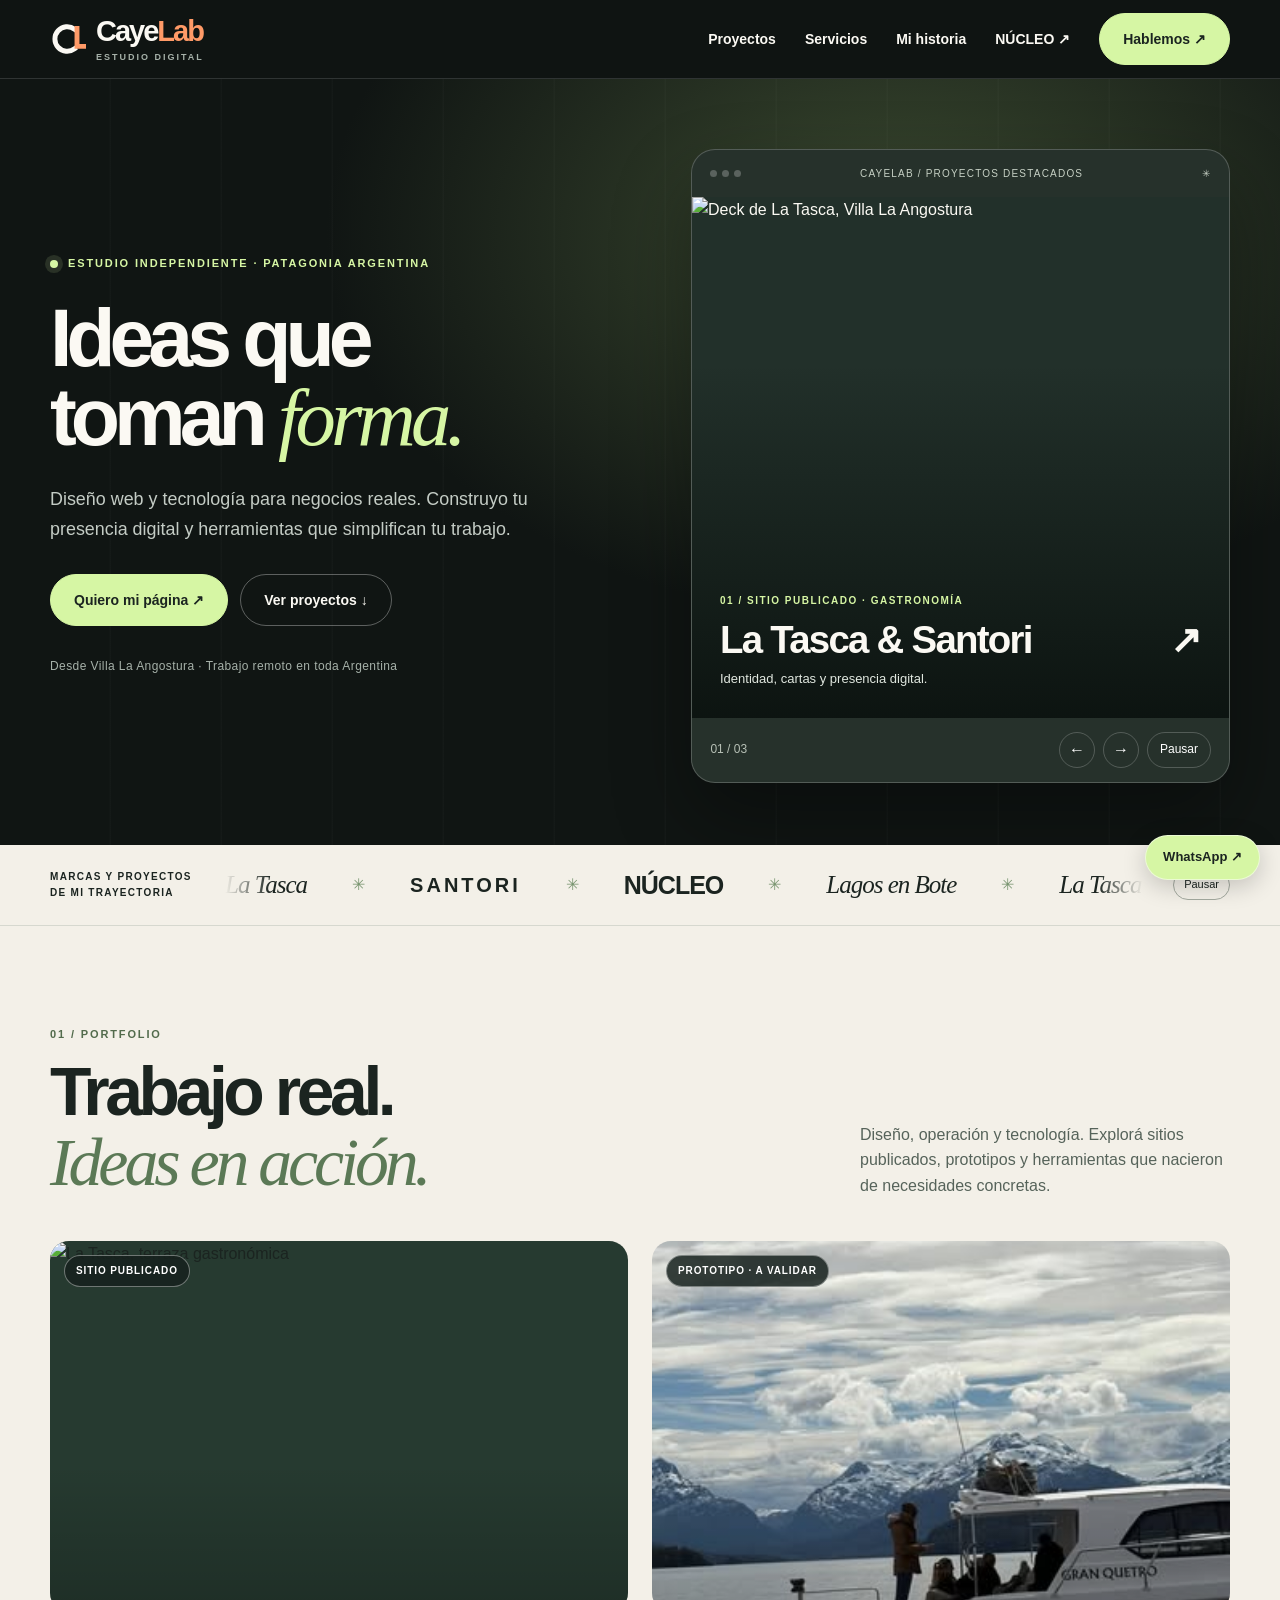
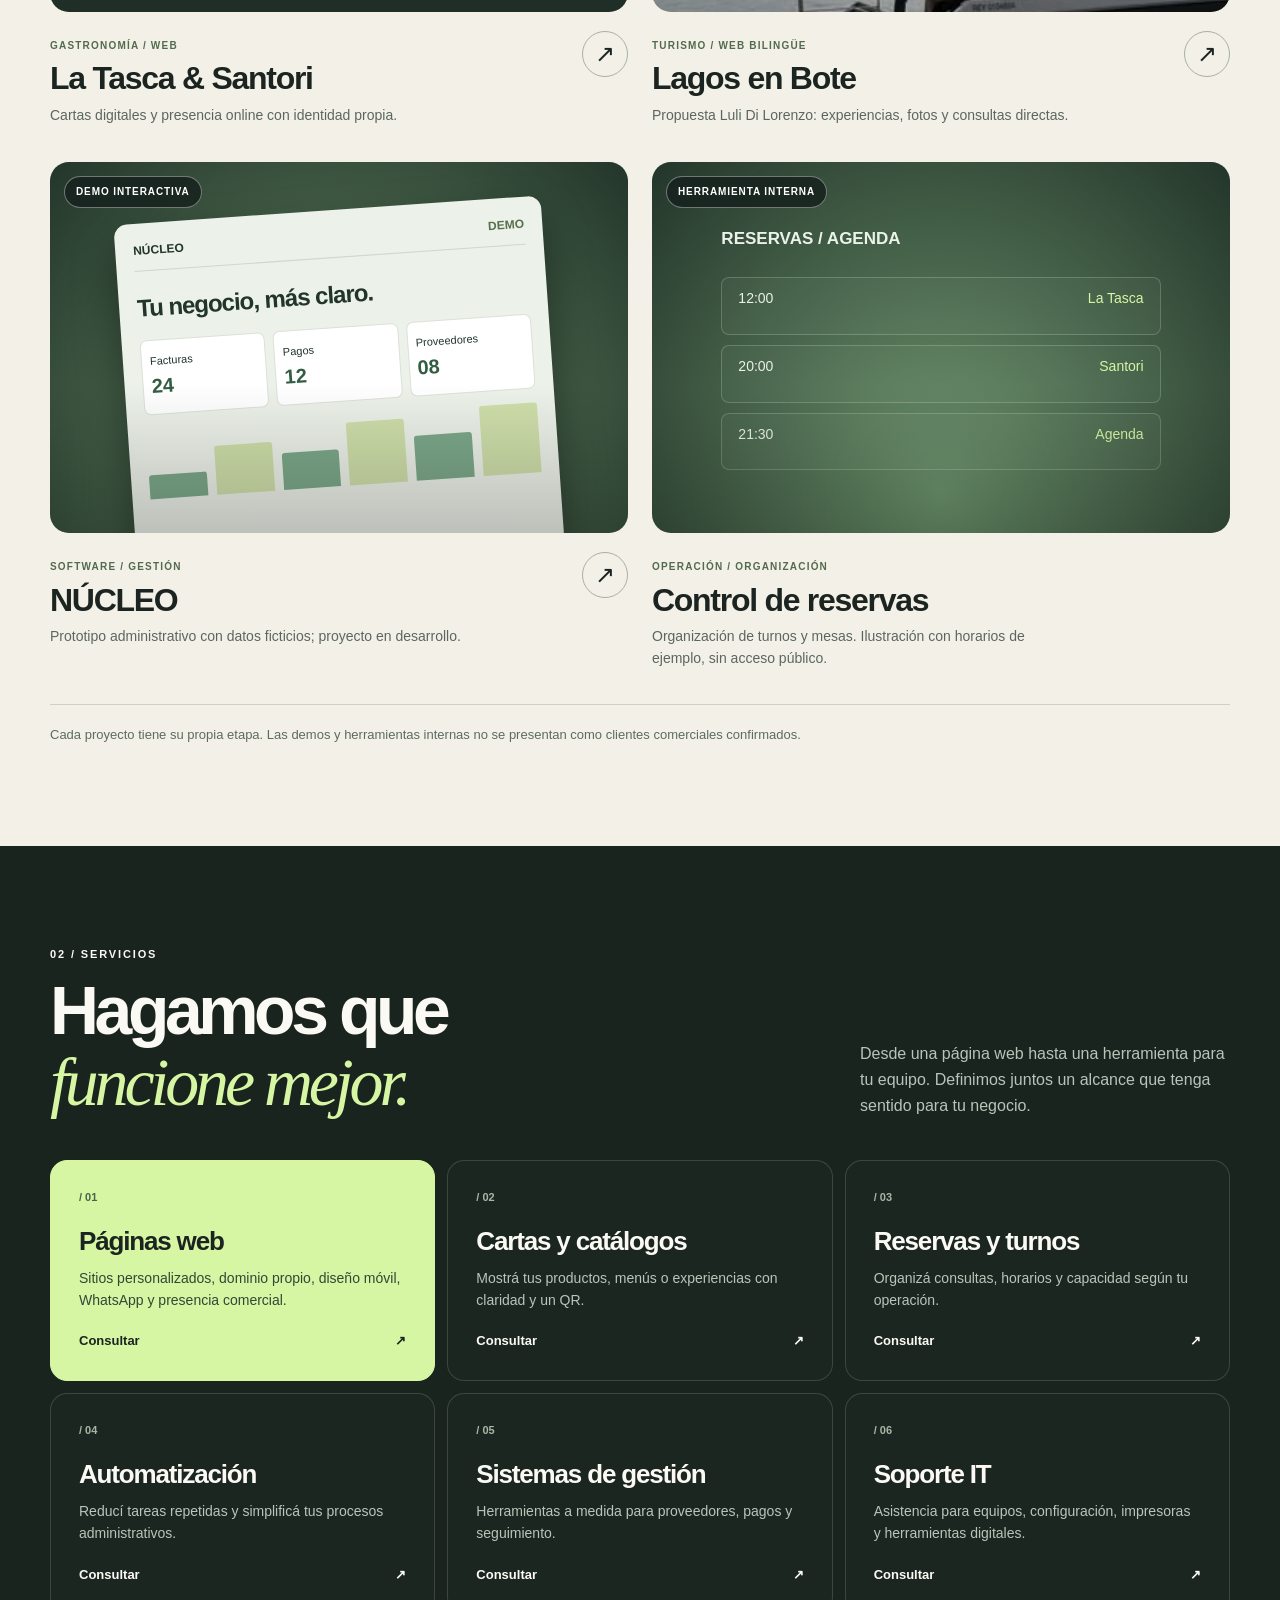
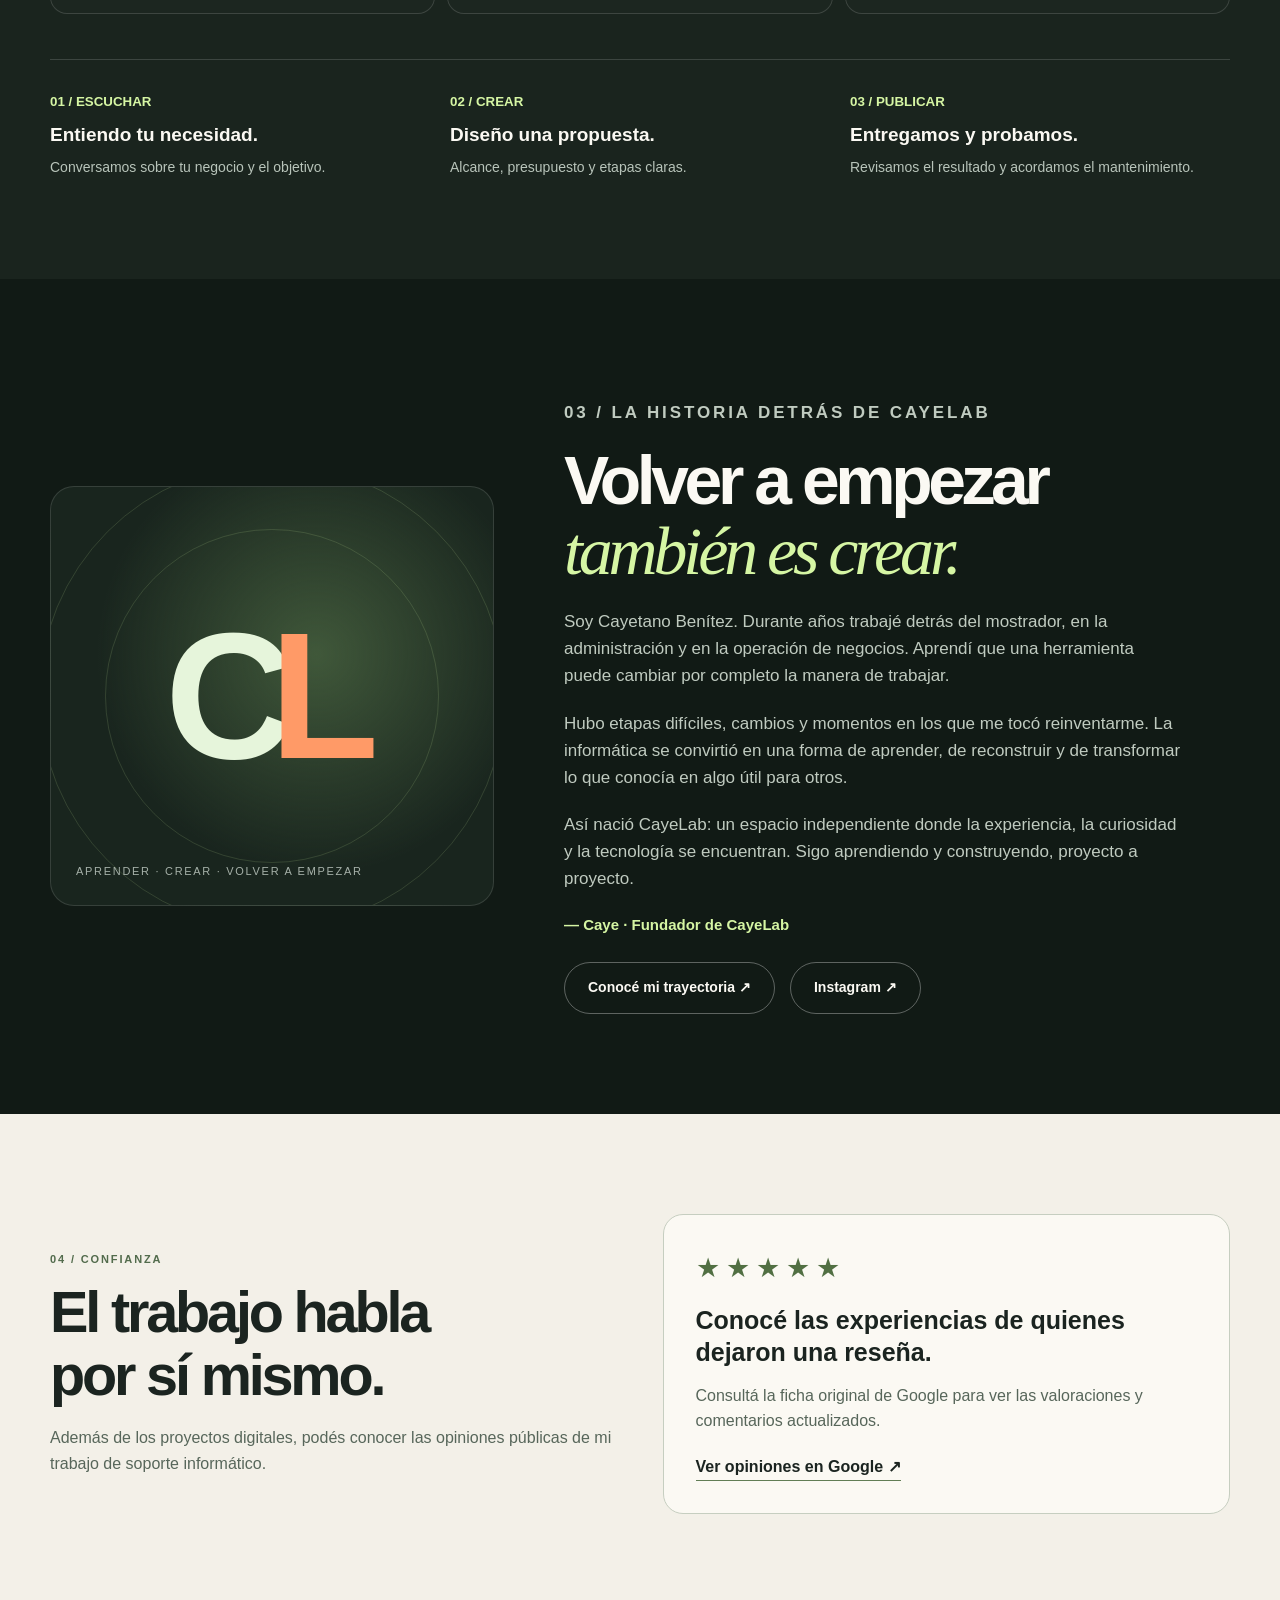
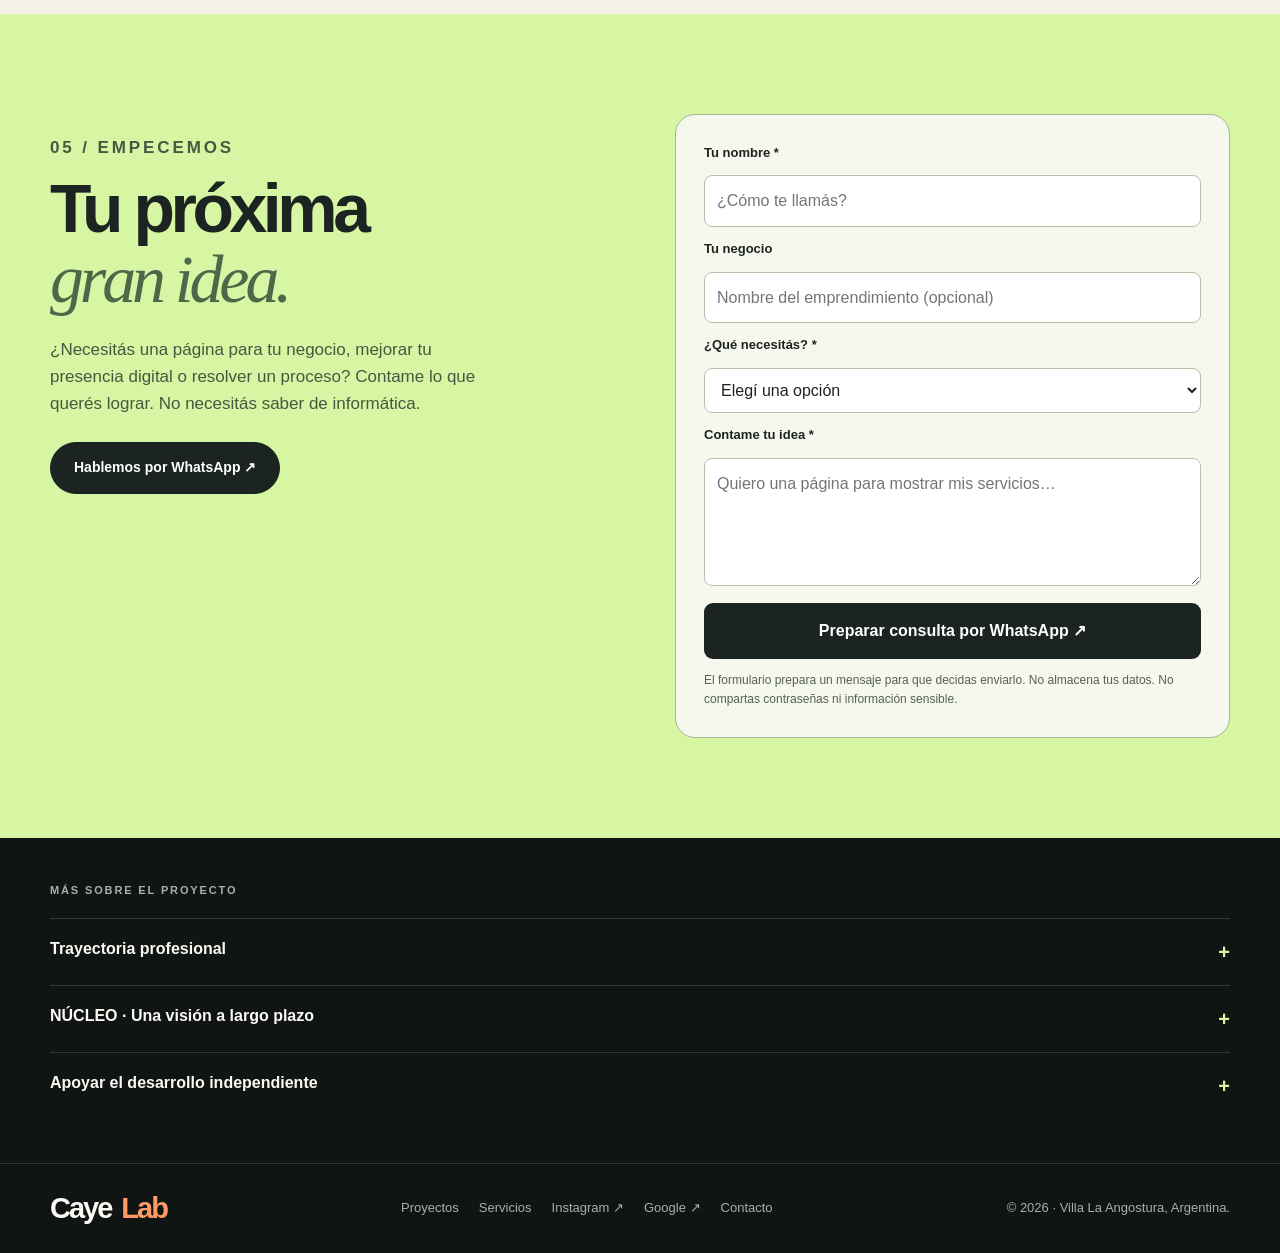
==== commit d7c9dedd: "Redesign CayeLab as a visual independent digital studio" ====
--- a/index.html
+++ b/index.html
@@ -1,845 +1,64 @@
 <!doctype html>
 <html lang="es-AR">
 <head>
-  <meta charset="utf-8">
-  <meta name="viewport" content="width=device-width,initial-scale=1,viewport-fit=cover">
-  <meta name="theme-color" content="#101010">
-  <link rel="icon" href="assets/favicon.svg" type="image/svg+xml">
-  <meta name="description" content="CayeLab crea páginas web, sistemas de reservas, paneles de gestión, automatizaciones, controles administrativos y soporte IT para emprendedores, PyMEs y empresas. Conocé NÚCLEO y consultá por tu negocio.">
-  <meta name="robots" content="index,follow">
-  <meta property="og:type" content="website">
-  <meta property="og:locale" content="es_AR">
-  <meta property="og:title" content="CayeLab — Diseño, tecnología y soluciones para negocios">
-  <meta property="og:description" content="¿Qué problema tiene tu negocio? Web, reservas, proveedores, pagos, automatizaciones, soporte IT y soluciones a medida desde CayeLab.">
-  <meta property="og:image" content="https://caye2404.github.io/cayelab-web/assets/compartir.svg">
-  <meta name="color-scheme" content="dark">
-  <title>CayeLab — Soluciones digitales, administración, reservas y soporte IT</title>
-  
-  <style>
-:root{--bg:#101112;--surface:#1a1b1e;--surface2:#202125;--line:rgba(255,255,255,.12);--text:#f7f5f0;--soft:#adb0b5;--muted:#8d9199;--orange:#ff7c40;--light:#ebe7df;--ink:#17181a;--radius:20px;--max:1240px;scroll-behavior:smooth}
-*,*::before,*::after{box-sizing:border-box}html{scroll-padding-top:85px}body{margin:0;min-width:320px;background:var(--bg);color:var(--text);font-family:Inter,"Segoe UI",Arial,Helvetica,sans-serif;-webkit-font-smoothing:antialiased}::selection{background:var(--orange);color:#111}a{color:inherit;text-decoration:none}button{font:inherit}img,svg{max-width:100%}svg{display:block}h1,h2,h3,p{margin-top:0}.container{width:min(var(--max),calc(100% - 92px));margin:auto}.section{position:relative}.skip-link{position:fixed;z-index:999;top:-90px;left:12px;background:white;color:black;padding:12px 18px;border-radius:8px}.skip-link:focus{top:12px}.progress{position:fixed;z-index:90;inset:0 0 auto;height:3px;transform-origin:left;transform:scaleX(0);background:var(--orange);pointer-events:none}.site-header{position:absolute;top:0;left:0;right:0;z-index:60;border-bottom:1px solid rgba(255,255,255,.09);transition:background .2s,border-color .2s}.site-header.scrolled{position:fixed;background:rgba(14,15,16,.93);backdrop-filter:blur(18px);border-color:rgba(255,255,255,.15)}.nav-shell{height:90px;display:flex;align-items:center;justify-content:space-between;gap:30px}.brand{display:flex;align-items:center;gap:13px;flex-shrink:0}.brand-symbol{width:43px;height:43px;color:#fff}.brand-type{position:relative;display:block;font-size:25px;letter-spacing:-1.7px;font-weight:820;line-height:1}.brand-type>span,.footer-brand>span{color:var(--orange)}.brand-type small{display:block;font-size:8px;letter-spacing:2.9px;color:#aaaeb2;font-weight:700;margin-top:7px}.main-nav{display:flex;align-items:center;gap:32px}.main-nav>a{font-size:13px;color:#d7d8da;font-weight:600;transition:color .2s}.main-nav>a:hover,.footer-links a:hover{color:var(--orange)}.main-nav>.nav-cta{border:1px solid #606167;border-radius:100px;padding:13px 20px;color:#fff}.nav-cta span{margin-left:12px;color:var(--orange);font-size:17px}.menu-toggle{display:none;border:1px solid var(--line);border-radius:12px;width:46px;height:46px;flex-direction:column;gap:5px;align-items:center;justify-content:center;background:transparent;color:white}.menu-toggle span{display:block;width:18px;height:2px;background:currentColor;transition:transform .2s,opacity .2s}.menu-toggle.active span:nth-child(1){transform:translateY(7px) rotate(45deg)}.menu-toggle.active span:nth-child(2){opacity:0}.menu-toggle.active span:nth-child(3){transform:translateY(-7px) rotate(-45deg)}
-.hero{padding:175px 0 29px;min-height:810px;overflow:hidden;background:radial-gradient(circle at 86% 48%,rgba(255,124,64,.13),transparent 33%),linear-gradient(160deg,#111215,#121315 58%,#181818)}.hero::before{content:"";position:absolute;inset:0;pointer-events:none;opacity:.15;background-image:linear-gradient(rgba(255,255,255,.07) 1px,transparent 1px),linear-gradient(90deg,rgba(255,255,255,.07) 1px,transparent 1px);background-size:70px 70px;mask-image:linear-gradient(100deg,transparent 0%,#000 100%)}.hero-halo{position:absolute;width:580px;height:580px;border:1px solid rgba(255,124,64,.12);border-radius:50%;right:-180px;top:160px;box-shadow:0 0 0 130px rgba(255,124,64,.012),0 0 0 240px rgba(255,124,64,.012);pointer-events:none}.hero-grid{position:relative;z-index:1;display:grid;grid-template-columns:1.06fr .94fr;align-items:center;gap:52px}.hero-copy{padding-bottom:17px;min-width:0}.eyebrow{font-size:11px;font-weight:800;letter-spacing:2px;color:#d9d8d6;display:flex;gap:12px;align-items:center;margin-bottom:32px}.eyebrow.orange{color:var(--orange)}.signal{display:inline-block;width:9px;height:9px;background:var(--orange);border-radius:50%;box-shadow:0 0 0 5px rgba(255,124,64,.13)}.hero h1{font-size:clamp(59px,6.2vw,101px);line-height:.985;letter-spacing:-6px;font-weight:790;margin-bottom:29px}.hero h1 em{color:var(--orange);font-style:normal}.outline-text{-webkit-text-stroke:1px rgba(255,255,255,.88);color:transparent}.hero-description{color:#b9bbc1;font-size:17px;line-height:1.75;max-width:520px;margin-bottom:30px}.hero-actions{display:flex;gap:12px;align-items:center;flex-wrap:wrap}.btn{display:inline-flex;justify-content:center;align-items:center;gap:20px;min-height:58px;border-radius:10px;padding:16px 22px;font-weight:750;font-size:13.5px;transition:transform .2s,background .2s,box-shadow .2s}.btn:hover{transform:translateY(-2px)}.btn-primary{background:var(--orange);color:#171313;box-shadow:0 10px 32px rgba(255,124,64,.2)}.btn-primary:hover{background:#ff955c;box-shadow:0 12px 42px rgba(255,124,64,.27)}.btn-ghost{color:#f5f2ef;border:1px solid rgba(255,255,255,.18)}.btn-ghost:hover{background:rgba(255,255,255,.08)}.btn>span{font-size:18px;font-weight:500}.hero-foot{padding-top:35px}.rating-link{display:inline-flex;align-items:center;gap:14px;max-width:400px}.stars,.review-star-line,.review-stars{font-size:17px;letter-spacing:2px;color:#ffb458}.rating-link span:nth-child(2){display:flex;flex-direction:column;gap:4px}.rating-link strong{font-size:13px}.rating-link small{color:#a8abb0;font-size:11px}.arrow-round{font-size:19px;width:30px;height:30px;display:grid;place-items:center;border:1px solid var(--line);border-radius:50%;color:var(--orange);margin-left:10px}.hero-art{height:550px;min-width:0;position:relative;display:flex;align-items:center;justify-content:center}.orbit{position:absolute;border:1px solid rgba(255,124,64,.11);border-radius:50%;pointer-events:none}.orbit-one{width:490px;height:490px}.orbit-two{width:610px;height:610px}.dashboard-mock{width:88%;max-width:515px;min-height:403px;transform:perspective(1100px) rotateY(-8deg) rotateX(3deg) rotateZ(-1.2deg);box-shadow:0 45px 85px rgba(0,0,0,.5),0 0 0 1px rgba(255,255,255,.21);border-radius:16px;border:1px solid rgba(255,255,255,.20);background:#1b1c1f;overflow:hidden;position:relative;z-index:2}.mock-top{height:53px;padding:0 20px;display:flex;align-items:center;justify-content:space-between;border-bottom:1px solid rgba(255,255,255,.13);background:#222327}.mock-brand{display:flex;gap:10px;align-items:center;font-size:11px;font-weight:750;letter-spacing:1.4px}.mock-logo{background:var(--orange);color:#101112;border-radius:6px;font-size:13px;padding:7px 8px;font-weight:850}.mock-logo span{color:#fff}.mock-top-right{display:flex;align-items:center;gap:9px;color:#a6a7a9;font-size:8px;letter-spacing:1.5px}.live-dot{display:inline-block;width:7px;height:7px;background:#c2e3a3;border-radius:50%;box-shadow:0 0 9px rgba(194,227,163,.5)}.mock-main{padding:32px 28px 25px;background:radial-gradient(circle at 85% 8%,rgba(255,124,64,.2),transparent 37%),#1b1b1e}.mock-eyebrow{font-size:9px;font-weight:800;color:var(--orange);letter-spacing:1.6px;margin-bottom:23px}.mock-title{font-size:38px;font-weight:770;letter-spacing:-1.8px;line-height:1.12}.mock-title span{color:var(--orange)}.mock-line{height:1px;background:linear-gradient(90deg,var(--orange),transparent);margin:27px 0}.mock-grid{display:grid;grid-template-columns:repeat(3,1fr);gap:12px}.mock-module{border:1px solid rgba(255,255,255,.11);background:#242528;border-radius:12px;min-height:107px;padding:15px 10px;display:flex;flex-direction:column;gap:12px;color:#f2f2ef}.mock-module svg{width:24px;color:var(--orange)}.mock-module span{font-size:11px;line-height:1.4;font-weight:650}.mock-bottom{display:flex;justify-content:space-between;gap:10px;font-size:9px;color:#777a80;padding:15px 20px;border-top:1px solid rgba(255,255,255,.07)}.floating-label{z-index:5;position:absolute;color:#e6e5e5;font-size:10px;font-weight:750;letter-spacing:1.3px;background:#28292d;border:1px solid rgba(255,255,255,.16);box-shadow:0 12px 25px rgba(0,0,0,.17);border-radius:8px;padding:13px 16px}.label-one{left:-23px;top:52px;transform:rotate(-7deg)}.label-two{right:-27px;bottom:80px;transform:rotate(7deg)}.label-dot{display:inline-block;width:6px;height:6px;border-radius:50%;background:var(--orange);margin-right:6px}.mini-plus{color:var(--orange)}.floating-stat{position:absolute;z-index:5;left:-35px;bottom:53px;border:1px solid rgba(255,255,255,.16);border-radius:12px;padding:13px 17px;display:flex;gap:12px;align-items:center;background:#f5f1eb;color:#1b1b1c;box-shadow:0 18px 50px rgba(0,0,0,.23)}.floating-stat-icon{font-size:29px;color:#ed7135}.floating-stat>span:last-child{display:flex;flex-direction:column;gap:5px}.floating-stat strong{font-size:12px}.floating-stat small{color:#666;font-size:10px}.mock-disclaimer{position:absolute;bottom:0;right:9%;font-size:10px;letter-spacing:.2px;color:#7e8186}.hero-bottom{position:relative;z-index:2;display:flex;align-items:center;justify-content:space-between;border-top:1px solid rgba(255,255,255,.11);padding-top:22px;margin-top:28px}.hero-bottom span,.hero-bottom a{font-size:9px;font-weight:750;letter-spacing:1.7px;color:#7f8288}.hero-bottom a span{font-size:17px;color:var(--orange);margin-left:5px}.sectors{background:#f4f1ea;color:#1e1d1b;padding:26px 0}.sector-content{display:flex;justify-content:space-between;align-items:center;gap:26px}.sector-content>span{font-size:10px;font-weight:850;letter-spacing:1.5px;max-width:240px}.sector-content>div{display:flex;gap:24px;align-items:center;justify-content:flex-end;flex-wrap:wrap}.sector-content>div span{font-size:12px;font-weight:800;letter-spacing:.35px;white-space:nowrap}.sector-content i{font-size:17px;font-style:normal;color:#ec7139}.section-services{background:#f4f1ea;color:#191b1d;padding:117px 0 105px}.section-heading{margin-bottom:44px}.heading-grid{display:grid;grid-template-columns:1.15fr .85fr;gap:65px;align-items:end}.section-heading h2,.solution-copy h2,.about-copy h2{font-size:clamp(41px,5vw,72px);line-height:1.08;letter-spacing:-3.5px;font-weight:800;margin:0}.section-heading h2 span{color:#878884}.heading-grid>p{margin:0 0 5px;color:#656767;font-size:16px;line-height:1.85;max-width:440px}.service-grid{display:grid;grid-template-columns:repeat(4,minmax(0,1fr));gap:13px}.service-card{min-width:0;display:flex;flex-direction:column;padding:29px 24px 27px;min-height:433px;border:1px solid #d8d5cd;border-radius:16px;background:#faf8f4;transition:transform .25s,box-shadow .25s,border-color .25s}.service-card:hover{transform:translateY(-6px);box-shadow:0 24px 40px rgba(25,25,25,.08);border-color:var(--orange)}.card-number{display:block;font-size:11px;font-weight:850;color:#a2a2a2;letter-spacing:1px;margin-bottom:27px}.service-icon{width:58px;height:58px;border-radius:13px;display:grid;place-items:center;color:#f27436;background:#f9e9df;margin-bottom:23px}.service-icon svg{width:35px}.service-card h3{font-size:25px;line-height:1.13;letter-spacing:-1.1px;margin-bottom:16px}.service-card>p{font-size:13px;line-height:1.72;color:#656663;margin-bottom:17px}.service-tags{display:flex;gap:6px;flex-wrap:wrap;margin-top:auto;margin-bottom:24px}.service-tags span{padding:6px 8px;border:1px solid #dcd9d1;border-radius:5px;color:#757672;font-size:9px;font-weight:700}.service-card>a{padding-top:18px;border-top:1px solid #e5e2da;display:flex;justify-content:space-between;font-size:12px;font-weight:800}.service-card>a span{font-size:18px;color:#ed7139}.service-note{border-top:1px solid #d4d2cb;padding-top:30px;margin:42px 0 0;font-size:13px;color:#646561}.service-note a{font-weight:800;color:#161719;text-decoration:underline;text-decoration-color:#ff914a;text-underline-offset:5px}.service-note a span{color:#ed7139}.section-solution{background:#1a1b1d;overflow:hidden;padding:110px 0 114px}.solution-layout{display:grid;grid-template-columns:1fr 1fr;gap:88px;align-items:center}.solution-copy h2{margin-bottom:30px}.solution-copy h2 span{color:var(--orange)}.solution-copy>p:not(.eyebrow){font-size:16px;color:#b6b7b9;line-height:1.8;max-width:540px;margin-bottom:27px}.checks{list-style:none;padding:0;margin:0 0 34px;display:grid;gap:19px}.checks li{color:#e6e4df;font-size:14px;display:flex;align-items:center;gap:14px}.checks li span{color:var(--orange);border:1px solid rgba(255,124,64,.42);border-radius:50%;width:24px;height:24px;display:grid;place-items:center;font-size:12px;flex-shrink:0}.text-link{display:inline-flex;gap:25px;align-items:center;font-size:13px;color:var(--orange);font-weight:800;border-bottom:1px solid rgba(255,124,64,.5);padding-bottom:10px}.text-link span{font-size:20px}.solution-visual{position:relative;min-height:535px;display:flex;align-items:center;justify-content:center;flex-direction:column;border:1px solid #39393a;border-radius:19px;background:radial-gradient(circle at center,rgba(255,124,64,.09),transparent 65%),#191a1b;overflow:hidden}.solution-grid-bg{position:absolute;inset:0;opacity:.23;background-image:linear-gradient(rgba(255,255,255,.1) 1px,transparent 1px),linear-gradient(90deg,rgba(255,255,255,.1) 1px,transparent 1px);background-size:42px 42px}.sol-label{position:relative;z-index:1;font-size:10px;letter-spacing:2px;color:#989da0;margin-bottom:34px;font-weight:800}.flow-card{z-index:1;position:relative;width:min(70%,315px);display:flex;align-items:center;gap:17px;background:#252629;border:1px solid #44464a;border-radius:12px;padding:16px 20px}.flow-icon{width:43px;height:43px;border-radius:8px;background:#3f2e28;color:#ff9a62;display:grid;place-items:center;font-weight:800;font-size:12px}.flow-card>div{display:flex;flex-direction:column;gap:4px}.flow-card strong{font-size:17px}.flow-card small{font-size:11px;color:#9c9da2}.flow-b{transform:translateX(23px);border-color:rgba(255,124,64,.48)}.flow-c{transform:translateX(-7px)}.flow-connect{height:35px;width:1px;background:linear-gradient(var(--orange),rgba(255,124,64,.18));z-index:1}.solution-side{position:absolute;transform:rotate(-90deg);right:-112px;bottom:175px;letter-spacing:2.3px;font-size:9px;font-weight:800;color:#757b80}.solution-side span{color:var(--orange)}.section-about{background:#f4f1ea;color:#1c1d1e;padding:110px 0}.about-grid{display:grid;grid-template-columns:.9fr 1.1fr;gap:95px;align-items:center}.about-mark{min-height:450px;background:#212225;border-radius:16px;position:relative;display:flex;flex-direction:column;align-items:center;justify-content:center;overflow:hidden}.about-mark:before{position:absolute;content:"";width:330px;height:330px;border:1px solid #3c3e41;transform:rotate(45deg);border-radius:35px}.about-mark:after{position:absolute;content:"";width:230px;height:230px;border:1px solid rgba(255,124,64,.27);transform:rotate(45deg);border-radius:25px}.big-monogram{position:relative;z-index:1;color:#fff;font-size:150px;letter-spacing:-24px;font-weight:900;line-height:1}.big-monogram span{color:var(--orange)}.big-monogram b{position:absolute;color:#ff9156;font-size:32px;right:-32px;top:-6px;font-weight:600}.about-mark p{position:absolute;bottom:28px;font-size:10px;letter-spacing:2px;color:#8e9195;font-weight:800}.about-copy h2{font-size:clamp(40px,4.6vw,67px);margin-bottom:27px}.about-copy h2 span{color:#a09c95}.about-copy>p:not(.eyebrow){line-height:1.8;font-size:15px;color:#606361;margin-bottom:16px}.about-copy>p strong{color:#242424;font-weight:750}.about-footer{border-top:1px solid #d2d0cb;margin-top:34px;padding-top:20px;display:flex;gap:40px}.about-footer span{display:flex;flex-direction:column;gap:7px}.about-footer b{font-size:10px;letter-spacing:1.3px}.about-footer small{font-size:12px;color:#6e716d}.section-reviews{background:#202124;padding:115px 0 100px}.section-reviews .heading-grid>p{color:#a9abad}.section-reviews h2 span{color:var(--orange)}.reviews-grid{display:grid;grid-template-columns:.83fr 1fr 1fr;gap:15px}.review-summary{padding:30px 25px;border:1px solid #4c4b4b;background:#292a2d;border-radius:15px}.review-star-line{margin-bottom:15px}.review-summary>strong{font-size:73px;line-height:1;letter-spacing:-4px}.review-summary>strong small{font-size:21px;letter-spacing:-1px;color:#b2b3b4}.review-summary p{color:#b0b2b7;font-size:13px;line-height:1.6;margin:14px 0 27px}.review-summary>a{font-size:12px;font-weight:800;text-decoration:underline;text-underline-offset:5px;color:#f3f0ed}.review-summary>a span{color:var(--orange);font-size:18px}.review-card{padding:31px 30px;border:1px solid #48494c;border-radius:15px;background:#27282b;display:flex;flex-direction:column;min-height:265px}.review-stars{font-size:14px;margin-bottom:26px}.review-card>p{font-size:23px;line-height:1.4;letter-spacing:-.5px;font-weight:620;max-width:280px}.review-card footer{margin-top:auto;display:flex;flex-direction:column;gap:5px;padding-top:18px;border-top:1px solid rgba(255,255,255,.1)}.review-card footer b{font-size:12px}.review-card footer small{font-size:11px;color:#a1a3a8}.reviews-disclosure{font-size:11px;color:#8e9095;margin:19px 0 0;line-height:1.5}.cta-section{background:#202124;padding:12px 0 110px}.cta-box{background:var(--orange);color:#1b1918;border-radius:18px;position:relative;overflow:hidden;padding:74px 79px 31px}.cta-bg{position:absolute;top:-190px;right:-80px;font-size:550px;line-height:1;color:rgba(20,20,20,.065);pointer-events:none;transform:rotate(-14deg)}.cta-box>.eyebrow{color:#63351c;position:relative;z-index:1}.cta-box h2{font-size:clamp(43px,5.1vw,78px);line-height:1.05;letter-spacing:-4px;position:relative;z-index:1;max-width:880px;margin-bottom:20px}.cta-box h2 span{color:#f8f2eb}.cta-box>p:not(.eyebrow){max-width:595px;line-height:1.7;font-size:15px;font-weight:560;color:#482e24;position:relative;z-index:1}.cta-actions{display:flex;align-items:center;flex-wrap:wrap;gap:23px;margin-top:31px;position:relative;z-index:1}.btn-dark{background:#161718;color:#fff}.btn-dark:hover{background:#343233}.cta-text-link{font-size:13px;font-weight:800;text-decoration:underline;text-underline-offset:5px}.cta-text-link span{font-size:17px}.cta-bottom{border-top:1px solid rgba(35,25,15,.21);display:flex;justify-content:space-between;gap:18px;margin-top:70px;padding-top:22px;position:relative;z-index:1}.cta-bottom span{font-size:10px;font-weight:800;letter-spacing:1.2px}.site-footer{background:#101112;padding:61px 0 26px}.footer-top{display:flex;justify-content:space-between;gap:50px;align-items:start;padding-bottom:75px}.footer-brand{font-size:39px;letter-spacing:-2.8px;font-weight:850;line-height:1}.footer-brand small{display:block;font-size:10px;letter-spacing:2px;color:#8f9396;margin-top:13px;font-weight:730}.footer-links{display:flex;flex-wrap:wrap;gap:26px;justify-content:flex-end}.footer-links a{font-size:13px;color:#c8c9ca}.footer-line{display:flex;justify-content:space-between;gap:12px;padding-top:25px;border-top:1px solid var(--line);font-size:11px;color:#808388}.footer-line p{margin:0}.footer-line a{color:#b5b4b1;text-decoration:underline;text-underline-offset:3px}.reveal{opacity:0;transform:translateY(22px);transition:opacity .7s ease,transform .7s ease}.reveal.visible{opacity:1;transform:translateY(0)}.service-card:nth-child(2){transition-delay:.08s}.service-card:nth-child(3){transition-delay:.15s}.service-card:nth-child(4){transition-delay:.22s}
-@media(max-width:1180px){.container{width:min(var(--max),calc(100% - 60px))}.hero-grid{gap:26px}.hero h1{font-size:clamp(55px,6vw,83px);letter-spacing:-4.2px}.floating-stat{left:2px}.label-one{left:0}.label-two{right:0}.service-grid{grid-template-columns:repeat(2,minmax(0,1fr))}.service-card{min-height:350px}.solution-layout{gap:40px}.about-grid{gap:50px}.sector-content>div{gap:14px}.reviews-grid{gap:10px}}
-@media(max-width:900px){.site-header{position:fixed;background:rgba(14,15,16,.95);backdrop-filter:blur(16px)}.nav-shell{height:74px}.menu-toggle{display:flex}.main-nav{position:absolute;top:74px;left:0;right:0;padding:20px 30px 28px;display:flex;flex-direction:column;align-items:stretch;gap:0;background:#17181a;border-bottom:1px solid #353637;box-shadow:0 20px 30px #0005;transform:translateY(-12px);opacity:0;visibility:hidden;transition:opacity .2s,transform .2s,visibility .2s}.main-nav.open{transform:translateY(0);opacity:1;visibility:visible}.main-nav>a{padding:14px 4px;border-bottom:1px solid #303134}.main-nav>.nav-cta{margin-top:17px;text-align:center;border:1px solid #5c5c5c}.hero{padding-top:125px;min-height:auto}.hero-grid{grid-template-columns:1fr;gap:0}.hero h1{font-size:clamp(60px,10vw,91px)}.hero-copy{max-width:750px}.hero-description{max-width:650px}.hero-art{max-width:680px;width:100%;height:490px;justify-self:center;margin-top:10px}.hero-bottom{margin-top:10px}.sector-content{flex-direction:column;align-items:flex-start}.sector-content>div{justify-content:flex-start}.heading-grid{gap:30px}.solution-layout{grid-template-columns:1fr}.solution-visual{min-height:470px}.about-grid{grid-template-columns:1fr}.about-mark{min-height:340px}.reviews-grid{grid-template-columns:1fr 1fr}.review-summary{grid-column:1/-1}.review-summary>strong{font-size:54px}.cta-box{padding:62px 44px 30px}}
-@media(max-width:620px){:root{scroll-padding-top:75px}.container{width:calc(100% - 36px)}.brand-type{font-size:23px}.brand-symbol{width:37px}.brand-type small{letter-spacing:2px;font-size:7px}.hero{padding:114px 0 23px}.eyebrow{font-size:9px;letter-spacing:1.5px;margin-bottom:22px}.hero h1{font-size:clamp(51px,12.2vw,77px);line-height:1.01;letter-spacing:-3.7px;margin-bottom:24px}.hero-description{font-size:14px;line-height:1.75;margin-bottom:24px}.hero-actions{gap:9px}.btn{min-height:54px;padding:15px 17px;font-size:12px}.hero-foot{padding-top:25px}.rating-link{gap:9px}.rating-link .stars{font-size:14px;letter-spacing:0}.rating-link small{font-size:10px}.rating-link strong{font-size:12px}.arrow-round{margin-left:2px}.hero-art{height:340px;min-width:0;margin-top:23px}.dashboard-mock{width:92%;min-height:280px;transform:perspective(900px) rotateY(-6deg) rotateX(2deg)}.mock-top{height:37px;padding:0 13px}.mock-brand{font-size:8px;letter-spacing:.8px;gap:7px}.mock-logo{font-size:10px;padding:4px 5px}.mock-top-right{font-size:6px;letter-spacing:.8px}.mock-main{padding:23px 19px 16px}.mock-eyebrow{font-size:7px;margin-bottom:15px}.mock-title{font-size:26px}.mock-line{margin:17px 0}.mock-grid{gap:7px}.mock-module{min-height:73px;padding:9px 6px;gap:6px;border-radius:7px}.mock-module svg{width:17px}.mock-module span{font-size:8px}.mock-bottom{padding:11px 12px;font-size:7px}.orbit-one{width:350px;height:350px}.orbit-two{width:420px;height:420px}.floating-label{padding:7px 8px;font-size:7px;letter-spacing:.5px}.label-one{left:2px;top:22px}.label-two{right:0;bottom:34px}.floating-stat{left:2px;bottom:26px;padding:7px 9px;gap:7px}.floating-stat-icon{font-size:20px}.floating-stat strong{font-size:9px}.floating-stat small{font-size:7px}.mock-disclaimer{bottom:-3px;right:8%;font-size:7px}.hero-bottom{padding-top:16px;margin-top:8px}.hero-bottom span,.hero-bottom a{font-size:7px;letter-spacing:1px}.sectors{padding:21px 0}.sector-content{gap:15px}.sector-content>span{font-size:9px}.sector-content>div{gap:10px}.sector-content>div span{font-size:9px}.sector-content i{font-size:12px}.section-services{padding:79px 0 77px}.section-heading h2,.solution-copy h2,.about-copy h2{font-size:clamp(38px,10.2vw,54px);letter-spacing:-2.4px}.heading-grid{grid-template-columns:1fr;gap:16px}.heading-grid>p{font-size:14px;line-height:1.7}.section-heading{margin-bottom:27px}.service-grid{grid-template-columns:1fr;gap:12px}.service-card{min-height:330px;padding:25px}.service-card h3{font-size:24px}.service-card>p{font-size:13px}.service-note{margin-top:24px;padding-top:23px;font-size:12px}.section-solution,.section-about{padding:77px 0}.solution-layout{gap:40px}.solution-copy>p:not(.eyebrow){font-size:14px}.checks li{font-size:13px}.solution-visual{min-height:400px}.flow-card{width:75%;padding:13px}.flow-card strong{font-size:15px}.flow-card small{font-size:10px}.flow-icon{width:37px;height:37px}.solution-side{right:-119px}.about-grid{gap:33px}.about-mark{min-height:330px}.big-monogram{font-size:120px}.about-copy>p:not(.eyebrow){font-size:14px}.about-footer{gap:20px}.about-footer small{font-size:11px}.section-reviews{padding:78px 0 66px}.reviews-grid{grid-template-columns:1fr;gap:12px}.review-summary{grid-column:auto}.review-card{min-height:220px;padding:26px}.review-card>p{font-size:22px}.cta-section{padding:5px 0 70px}.cta-box{padding:45px 24px 25px}.cta-box h2{font-size:clamp(40px,9.9vw,60px);letter-spacing:-2.5px}.cta-box>p:not(.eyebrow){font-size:13px}.cta-actions{align-items:flex-start;flex-direction:column;gap:20px}.cta-bottom{flex-direction:column;gap:12px;margin-top:50px}.cta-bottom span{font-size:8px}.footer-top{flex-direction:column;gap:36px;padding-bottom:46px}.footer-links{justify-content:flex-start;gap:16px 22px}.footer-line{flex-direction:column;gap:9px;font-size:10px}}
-@media(prefers-reduced-motion:reduce){*,*::before,*::after{animation-duration:.01ms!important;transition-duration:.01ms!important;scroll-behavior:auto!important}.reveal{opacity:1;transform:none}}
-/* Core content stays visible even with JavaScript disabled or in print/snapshot tools. */
-.reveal,.reveal.visible{opacity:1;transform:none}
-
-
-/* CAYELAB — sección de aportes voluntarios */
-.tv-support .tv-owner{display:grid;gap:6px;background:#102027;border:1px solid #6d9d8f;border-radius:13px;padding:19px 22px;margin:18px 0 23px;color:#e3f4e9}.tv-support .tv-owner strong{font-size:20px;color:#fff}.tv-support .tv-owner span{font-weight:750}.tv-support .tv-owner small{color:#c7d8df;font-size:14px}.tv-support .tv-mark.tv-uala{color:#b5acff}.tv-support .tv-mark.tv-bna{color:#89d0da}.tv-support .tv-mark.tv-prex{color:#96c4ff}
-
-.tv-support{color:#f5f8fc;background:radial-gradient(circle at 8% 10%,#224338 0%,#111a22 42%,#090e16 100%);padding:clamp(34px,5vw,72px) 0;border-block:1px solid #314e4a;font-family:system-ui,-apple-system,"Segoe UI",sans-serif;line-height:1.6;isolation:isolate}
-.tv-support *{box-sizing:border-box}.tv-support a{text-decoration:none}.tv-support-wrap{width:min(1060px,calc(100% - 32px));margin:0 auto}
-.tv-eyebrow{font-size:13px;font-weight:850;letter-spacing:.16em;color:#baf28c;text-transform:uppercase}
-.tv-support h2{color:#fff;font:800 clamp(31px,4.6vw,52px)/1.12 system-ui,-apple-system,sans-serif;letter-spacing:-.04em;margin:14px 0 18px}
-.tv-support p{color:#d7e2eb;font-size:18px;max-width:850px;line-height:1.68}
-.tv-hero-card{padding:clamp(23px,4vw,42px);background:linear-gradient(140deg,#203a35,#131e29);border:2px solid #6c9f83;border-radius:21px;margin:23px 0 24px;box-shadow:0 16px 36px #0004}
-.tv-hero-card strong{color:#fff;font-size:clamp(21px,2.9vw,27px);display:block;margin:0 0 8px}
-.tv-support .tv-btn{display:inline-flex;align-items:center;justify-content:center;gap:9px;text-align:center;min-height:54px;border-radius:12px;background:#baf28c;color:#10211a;padding:12px 19px;font:850 16px/1.3 system-ui,-apple-system,sans-serif;border:2px solid transparent;cursor:pointer;box-shadow:none;transition:filter .15s,transform .15s}
-.tv-support .tv-btn:hover{filter:brightness(1.09);transform:translateY(-1px)}
-.tv-support .tv-btn:focus-visible{outline:3px solid #fff;outline-offset:3px}
-.tv-support .tv-btn.tv-outline{background:#1a2933;color:#fff;border-color:#638c86}
-.tv-support .tv-btn.tv-paypal{background:#0876c9;color:#fff;border-color:#7dcfff;font-size:18px;min-height:61px;width:100%}
-.tv-paypal-brand{font:bold italic 23px Arial,sans-serif;letter-spacing:-1.3px;color:#fff;white-space:nowrap}
-.tv-paypal-brand span{color:#bce9ff}
-.tv-payment-grid{display:grid;grid-template-columns:repeat(2,minmax(0,1fr));gap:15px;margin:28px 0 14px}
-.tv-payment-card{background:#18232f;border:1px solid #455a68;border-radius:17px;padding:23px;min-width:0}
-.tv-payment-card h3{font-size:21px;color:#fff;margin:10px 0 8px}
-.tv-payment-card p{font-size:15px;color:#d5dfe9;margin:0 0 12px}
-.tv-payment-card .tv-btn{width:100%}
-.tv-mark{display:inline-flex;align-items:center;justify-content:center;border:1px solid #637784;border-radius:10px;min-height:41px;padding:6px 12px;color:white;background:#12202a;font-weight:900;font-size:20px;letter-spacing:-.05em}
-.tv-mark.tv-astro{letter-spacing:-.045em;color:#e7efff}
-.tv-mark.tv-galicia{color:#ffb44d}
-.tv-mark.tv-bbva{color:#a4c7ec}
-.tv-alias{display:block;font:850 clamp(21px,3vw,28px)/1.3 system-ui,sans-serif;letter-spacing:-.035em;color:#d9ffb2;background:#0b141c;border:1px dashed #90ad88;padding:13px 15px;border-radius:10px;margin:12px 0 13px;overflow-wrap:anywhere}
-.tv-disabled{opacity:.75;border-style:dashed}
-.tv-disabled .tv-status{font-size:15px;color:#f4ceaa;font-weight:700}
-.tv-meta{display:flex;align-items:center;justify-content:space-between;gap:14px;flex-wrap:wrap;margin:25px 0;padding:22px;background:#102027;border:1px solid #557b71;border-radius:13px}
-.tv-meta strong{font-size:23px;color:#fff;display:block}
-.tv-meta small{display:block;color:#b9cdd6;font-size:14px}
-.tv-note{font-size:15px!important;color:#cedde5!important;max-width:950px!important}
-.tv-copy-note{color:#ceff9d!important;font-weight:750;min-height:21px;font-size:15px!important;margin:5px 0 0}
-@media(max-width:720px){.tv-payment-grid{grid-template-columns:1fr}.tv-support h2{font-size:33px}.tv-hero-card{padding:23px}.tv-support .tv-btn{width:100%}.tv-meta{align-items:stretch}.tv-meta .tv-btn{width:100%}}
-
-/* CAYELAB 2026 · PORTFOLIO FIRST / MOBILE FIRST */
-html{scroll-padding-top:96px}
-body{overflow-x:hidden}
-.site-header.scrolled{background:#101318f2}
-.main-nav{gap:24px}
-.main-nav>a{font-size:14px}
-.studio-hero{position:relative;background:radial-gradient(circle at 88% 20%,#15445240,transparent 48%),linear-gradient(145deg,#13171b,#14171b 75%,#21282b);color:#fff;overflow:hidden;padding:176px 0 90px}
-.studio-hero-inner{display:grid;grid-template-columns:1.05fr .95fr;gap:65px;align-items:center}
-.studio-eyebrow{display:flex;align-items:center;gap:12px;letter-spacing:.15em;font:800 12px "Manrope",sans-serif;text-transform:uppercase;color:#ff9a67}
-.studio-eyebrow.light{color:#f7a677}
-.studio-live{width:9px;height:9px;display:inline-block;border-radius:50%;background:#ff854d;box-shadow:0 0 0 5px #ff854d22}
-.studio-hero h1{font:850 clamp(47px,5.5vw,88px)/1.07 "Manrope",sans-serif;letter-spacing:-.071em;margin:28px 0 24px;max-width:790px}
-.studio-hero h1 em{font-style:normal;color:#ff9a67}
-.studio-hero-copy>p{max-width:600px;font-size:clamp(17px,1.6vw,21px);line-height:1.7;color:#d2d5d9}
-.studio-hero-actions{display:flex;gap:12px;flex-wrap:wrap;margin:32px 0 25px}
-.studio-button{display:inline-flex;align-items:center;justify-content:center;gap:15px;min-height:57px;padding:15px 23px;border:1px solid transparent;border-radius:14px;font-weight:800;font-size:15px;transition:transform .25s,background .25s}
-.studio-button:hover{transform:translateY(-3px)}
-.studio-button-main{color:#16191c;background:#ff965f}
-.studio-button-main:hover{background:#ffc09b}
-.studio-button-outline{border-color:#5c656b;color:white;background:#ffffff08}
-.studio-button-outline:hover{background:#ffffff1e}
-.studio-google{display:inline-flex;align-items:center;gap:10px;color:#c8d0d1;font-size:12px;font-weight:650}
-.studio-google span:first-child{color:#ffc780;letter-spacing:.04em}
-.studio-hero-work{height:515px;position:relative;min-width:0}
-.studio-hero-work>a{position:absolute;display:block;border:1px solid #ffffff24;border-radius:18px;overflow:hidden;box-shadow:0 22px 70px #0008;transition:transform .4s,box-shadow .4s;background:#18373b}
-.studio-hero-work>a:hover{transform:translateY(-8px) rotate(0);box-shadow:0 30px 70px #000a}
-.studio-hero-work img{width:100%;height:100%;object-fit:cover;filter:saturate(1.05)}
-.studio-hero-work-main{left:0;top:22px;height:410px;width:77%;transform:rotate(-4deg)}
-.studio-hero-work-second{right:0;bottom:0;height:325px;width:55%;transform:rotate(5deg)}
-.studio-hero-work>a:after{content:"";position:absolute;inset:25% 0 0;background:linear-gradient(0deg,#09222be9,transparent);pointer-events:none}
-.studio-work-label{position:absolute;z-index:2;bottom:23px;left:24px;right:17px;display:grid;gap:7px}
-.studio-work-label small{font-size:10px;font-weight:850;letter-spacing:.13em;color:#f5c19e}
-.studio-work-label strong{font-size:clamp(17px,2vw,25px);color:white;font-weight:800;letter-spacing:-.025em;line-height:1.15}
-.studio-preview-note{position:absolute;z-index:4;right:0;top:0;padding:10px 13px;background:#f8f6f2;color:#17383d;font-weight:800;font-size:11px;border-radius:9px}
-.studio-portfolio{padding:112px 0 112px;background:#101418;color:#f6f7f8}
-.studio-section-head{display:flex;align-items:end;justify-content:space-between;gap:40px;margin-bottom:40px}
-.studio-section-head h2{font:850 clamp(39px,4.8vw,69px)/1.08 "Manrope",sans-serif;letter-spacing:-.06em;margin:19px 0 0;max-width:770px}
-.studio-section-head h2 em{color:#ff9865;font-style:normal}
-.studio-section-head>p{font-size:17px;line-height:1.7;color:#b8c0c4;max-width:350px;margin:0}
-.studio-project-grid{display:grid;grid-template-columns:repeat(2,minmax(0,1fr));gap:23px}
-.studio-project-card{min-width:0;border:1px solid #353e46;background:#1b2126;border-radius:19px;overflow:hidden;display:flex;flex-direction:column;box-shadow:0 12px 36px #0002;transition:transform .28s,border-color .28s}
-.studio-project-card:hover{transform:translateY(-6px);border-color:#ff975b88}
-.studio-project-photo{height:290px;position:relative;overflow:hidden;background:#183a42}
-.studio-project-photo>img{width:100%;height:100%;object-fit:cover;transition:transform .5s}
-.studio-project-card:hover img{transform:scale(1.04)}
-.studio-project-photo:after{content:"";position:absolute;inset:30% 0 0;background:linear-gradient(0deg,#15262c88,transparent);pointer-events:none}
-.studio-badge{position:absolute;top:18px;left:18px;z-index:2;display:inline-block;padding:8px 12px;border-radius:100px;font-size:11px;letter-spacing:.055em;font-weight:850}
-.badge-live{background:#d9f4d9;color:#154b35}
-.badge-preview{background:#fbe0bc;color:#56381b}
-.badge-internal{background:#dce9f3;color:#24435b}
-.studio-project-body{padding:30px 30px 31px;display:flex;flex-direction:column;flex:1}
-.studio-kicker{font:800 11px "Manrope",sans-serif;color:#f9a477;letter-spacing:.12em}
-.studio-project-body h3{font:850 clamp(25px,2.8vw,37px)/1.13 "Manrope",sans-serif;letter-spacing:-.04em;margin:15px 0}
-.studio-project-body h3 span{color:#ff9e6c}
-.studio-project-body p{font-size:17px;color:#cdd3d5;line-height:1.65;flex:1;margin:0 0 25px}
-.studio-project-action{align-self:flex-start;color:#ffae86;font-weight:800;font-size:14px}
-.studio-project-action.studio-muted{color:#aab8be}
-.studio-project-tech{display:grid;place-items:center;background:linear-gradient(155deg,#0d3341,#0c5964 65%,#17888c)}
-.studio-dashboard-preview{width:78%;height:77%;padding:24px;background:#132832e8;border-radius:17px;border:1px solid #7eb6b98c;box-shadow:0 15px 35px #001c2680;transform:rotate(-4deg);color:#e7fcfb}
-.studio-dashboard-line{display:flex;align-items:center;justify-content:space-between;padding-bottom:17px;border-bottom:1px solid #ffffff45}
-.studio-dashboard-line b{font-size:22px;letter-spacing:.15em}.studio-dashboard-line small{font-size:11px;color:#7fe7ce}
-.studio-dashboard-kpis{display:flex;gap:7px;margin:19px 0}.studio-dashboard-kpis span{flex:1;padding:10px 3px;text-align:center;border:1px solid #4c8f9380;border-radius:5px;font-size:11px}
-.studio-dashboard-chart{height:80px;display:flex;gap:12px;align-items:end;border-bottom:1px solid #78afaa}
-.studio-dashboard-chart i{background:linear-gradient(#80e6c0,#238e92);width:15%;border-radius:4px 4px 0 0}
-.studio-dashboard-chart i:nth-child(1){height:36%}.studio-dashboard-chart i:nth-child(2){height:70%}.studio-dashboard-chart i:nth-child(3){height:48%}.studio-dashboard-chart i:nth-child(4){height:92%}.studio-dashboard-chart i:nth-child(5){height:60%}.studio-dashboard-chart i:nth-child(6){height:79%}
-.studio-project-booking{display:grid;place-items:center;background:linear-gradient(125deg,#263647,#476a82)}
-.studio-booking-preview{width:78%;padding:24px;background:#f5f6f2;border-radius:17px;transform:rotate(4deg);box-shadow:0 17px 42px #1226357d;color:#234050}
-.studio-booking-head{font-size:12px;font-weight:850;letter-spacing:.07em;margin-bottom:13px}
-.studio-booking-row{display:flex;align-items:center;gap:14px;border-top:1px solid #d7dfe1;padding:14px 0;font-size:13px}
-.studio-booking-row span{color:#54707d}.studio-booking-row b{flex:1}.studio-booking-row i{width:17px;height:17px;background:#74bba1;border-radius:50%}
-.studio-portfolio-note{margin-top:28px;border-top:1px solid #39434b;padding-top:25px;display:flex;align-items:center;justify-content:space-between;gap:30px}
-.studio-portfolio-note span{color:#afbec2;font-size:13px;line-height:1.6;max-width:520px}
-.studio-portfolio-note a{font-weight:800;color:#ffa576;font-size:15px;white-space:nowrap}
-.studio-services{background:#f7f5f0;color:#1d262b;padding:100px 0}
-.studio-section-head.is-dark h2{color:#171c20}.studio-section-head.is-dark h2 em{color:#d15e30}.studio-section-head.is-dark>p{color:#5a646b}
-.studio-services-grid{display:grid;grid-template-columns:repeat(3,minmax(0,1fr));gap:14px}
-.studio-services-grid>a{display:flex;flex-direction:column;gap:12px;min-height:220px;padding:26px;border:1px solid #dcded9;border-radius:17px;background:#fff;position:relative;transition:transform .25s,box-shadow .25s}
-.studio-services-grid>a:hover{transform:translateY(-5px);box-shadow:0 18px 35px #09161d13}
-.studio-service-icon{display:grid;place-items:center;width:42px;height:42px;border-radius:13px;background:#ffede3;color:#ae512c;font-weight:800;font-size:23px}
-.studio-services-grid strong{font-size:20px;letter-spacing:-.03em}
-.studio-services-grid small{font-size:15px;color:#51616a;line-height:1.55;max-width:290px}
-.studio-services-grid .studio-arrow{position:absolute;right:22px;top:30px;font-size:22px;color:#d36836}
-.studio-more{padding:84px 0 114px;color:#1d282d;background:#f0eee8}
-.studio-more-head h2{font:850 clamp(38px,4vw,58px)/1.1 "Manrope",sans-serif;letter-spacing:-.05em;margin:20px 0 13px}.studio-more-head h2 em{color:#bd5d31;font-style:normal}
-.studio-more-head p{font-size:16px;color:#53616a}
-.studio-accordion{margin-top:30px;display:grid;gap:13px}
-.studio-accordion>details{background:#fff;border:1px solid #dedbd3;border-radius:16px;overflow:hidden}
-.studio-accordion>details>summary{list-style:none;cursor:pointer;padding:26px 30px;display:flex;align-items:center;justify-content:space-between;gap:18px;font-size:20px;font-weight:850;letter-spacing:-.03em}
-.studio-accordion>details>summary::-webkit-details-marker{display:none}
-.studio-accordion>details[open]>summary{border-bottom:1px solid #e1e2dd}
-.studio-plus{color:#b85c33;font-size:30px;line-height:1;font-weight:400}
-.studio-accordion>details[open] .studio-plus{transform:rotate(45deg)}
-.studio-accordion-body{overflow:hidden}
-.studio-accordion-body>.section,.studio-accordion-body>.tv-support,.studio-accordion-body>.campaign-strip{scroll-margin-top:90px}
-.studio-accordion-body>.section{padding:52px 0}
-.studio-accordion-body>.section .container{width:min(1100px,calc(100% - 48px))}
-.studio-accordion-body .pain-grid{grid-template-columns:repeat(3,minmax(0,1fr))}
-.studio-accordion-body .tv-support{padding:48px 18px}
-#cv-profesional{max-width:1000px!important;border:0!important;background:#f7f6f1!important;margin:20px auto!important}
-#cv-profesional details:not([open]){border:1px solid #c8d2d5;border-radius:9px;padding:12px}
-.intake-section{padding:90px 0}
-.intake-copy h2{font-size:clamp(38px,4.4vw,60px)}
-.intake-copy ul{display:none}
-.intake-copy>p:not(.eyebrow){font-size:18px;line-height:1.7}
-.section-reviews{padding:90px 0}
-@media(max-width:1150px){.studio-hero-inner{gap:32px}.studio-hero-work{height:455px}.studio-hero-work-main{height:370px}}
-@media(max-width:850px){.studio-hero{padding:145px 0 75px}.studio-hero-inner{grid-template-columns:1fr;gap:45px}.studio-hero-work{max-width:680px;width:100%;height:390px}.studio-hero-work-main{height:345px}.studio-hero-work-second{height:270px}.studio-services-grid{grid-template-columns:repeat(2,1fr)}.studio-project-photo{height:245px}.studio-portfolio-note{flex-wrap:wrap}.studio-accordion-body .pain-grid{grid-template-columns:repeat(2,minmax(0,1fr))}}
-@media(max-width:600px){html{scroll-padding-top:80px}.container{width:calc(100% - 36px)}
- .studio-hero{padding:134px 0 63px}.studio-hero-inner{gap:27px}.studio-eyebrow{font-size:11px;letter-spacing:.09em}
- .studio-hero h1{font-size:clamp(43px,10.7vw,59px);line-height:1.06;letter-spacing:-.065em;margin:18px 0}
- .studio-hero-copy>p{font-size:17px;line-height:1.62;margin:0 0 22px}
- .studio-hero-actions{display:grid;grid-template-columns:1fr;gap:10px;margin:22px 0 18px}
- .studio-button{width:100%;font-size:15px;min-height:54px}
- .studio-google{font-size:11px;gap:8px;line-height:1.4}
- .studio-hero-work{height:280px;margin-top:8px}.studio-hero-work-main{top:10px;height:247px;width:78%;transform:rotate(-3deg)}
- .studio-hero-work-second{height:187px;width:55%;bottom:0;transform:rotate(4deg)}
- .studio-work-label{left:13px;bottom:14px;right:9px;gap:4px}.studio-work-label small{font-size:8px;letter-spacing:.04em}.studio-work-label strong{font-size:17px}
- .studio-preview-note{right:0;top:-12px;padding:7px;font-size:9px}
- .studio-portfolio{padding:73px 0 75px}
- .studio-section-head{flex-direction:column;align-items:start;gap:15px;margin-bottom:27px}
- .studio-section-head h2{font-size:clamp(37px,10vw,49px);margin:15px 0 0}
- .studio-section-head>p{font-size:16px;line-height:1.6}
- .studio-project-grid{grid-template-columns:1fr;gap:18px}
- .studio-project-photo{height:260px}.studio-badge{font-size:10px}
- .studio-project-body{padding:23px 23px 24px}.studio-project-body h3{font-size:30px;margin:11px 0}
- .studio-project-body p{font-size:16px;line-height:1.55;margin-bottom:18px}
- .studio-kicker{font-size:10px}.studio-project-action{font-size:14px}
- .studio-portfolio-note{gap:12px}.studio-portfolio-note a{white-space:normal;font-size:14px}
- .studio-services{padding:75px 0}.studio-services-grid{grid-template-columns:1fr;gap:10px}
- .studio-services-grid>a{min-height:125px;padding:20px 20px 18px 83px;justify-content:center}
- .studio-service-icon{position:absolute;top:22px;left:20px;width:47px;height:47px}
- .studio-services-grid strong{font-size:20px}.studio-services-grid small{font-size:14px}.studio-services-grid .studio-arrow{top:18px;right:17px}
- .section-reviews{padding:74px 0}.intake-section{padding:75px 0}
- .studio-more{padding:72px 0 90px}.studio-more-head h2{font-size:40px}
- .studio-accordion>details>summary{padding:22px 20px;font-size:18px}
- .studio-accordion-body .pain-grid{grid-template-columns:1fr}
- .studio-accordion-body>.section .container{width:calc(100% - 28px)}
- #cv-profesional{padding:20px!important}
- .studio-dashboard-preview{padding:18px}.studio-dashboard-kpis{margin:12px 0}.studio-dashboard-kpis span{font-size:9px}.studio-dashboard-line b{font-size:17px}
-}
-
+<meta charset="utf-8">
+<meta name="viewport" content="width=device-width,initial-scale=1">
+<meta name="theme-color" content="#101513">
+<meta name="description" content="CayeLab, estudio digital independiente en Villa La Angostura. Páginas web personalizadas, cartas digitales, automatización y soluciones para negocios reales.">
+<meta property="og:type" content="website">
+<meta property="og:title" content="CayeLab — Ideas que toman forma">
+<meta property="og:description" content="Diseño web y tecnología con propósito. Descubrí los proyectos y contame qué necesita tu negocio.">
+<meta property="og:image" content="https://cayelab-web.pages.dev/assets/compartir.svg">
+<link rel="icon" href="assets/favicon.svg" type="image/svg+xml">
+<link rel="canonical" href="https://cayelab-web.pages.dev/">
+<title>CayeLab — Ideas que toman forma | Estudio digital</title>
+<style>
+:root{--dark:#101513;--deep:#18201d;--paper:#f3f0e8;--white:#fbf9f3;--ink:#1b2420;--soft:#a6b1a9;--accent:#d6f6a4;--copper:#ff9a67;--line:#ffffff23;--max:1320px}
+*{box-sizing:border-box}html{scroll-behavior:smooth;scroll-padding-top:100px}body{margin:0;background:var(--dark);color:var(--white);font:16px/1.6 Inter,"Segoe UI",Arial,sans-serif;-webkit-font-smoothing:antialiased}h1,h2,h3,p{margin:0}a{color:inherit;text-decoration:none}button,input,select,textarea{font:inherit}button{cursor:pointer}img{display:block;width:100%;height:100%;object-fit:cover}a:focus-visible,button:focus-visible,input:focus-visible,textarea:focus-visible,select:focus-visible,summary:focus-visible{outline:3px solid #f6a66b;outline-offset:5px}::selection{background:var(--accent);color:var(--ink)}.wrap{width:min(var(--max),calc(100% - 100px));margin:auto}.skip{position:fixed;top:-100px;left:10px;z-index:100;background:var(--accent);color:var(--ink);padding:12px}.skip:focus{top:12px}.kicker{font-size:11px;font-weight:800;letter-spacing:.17em;text-transform:uppercase;display:flex;align-items:center;gap:10px}.dot{width:8px;height:8px;background:var(--accent);border-radius:100%;box-shadow:0 0 0 5px #d6f6a420;display:inline-block}.header{position:sticky;top:0;z-index:40;background:#101513ed;backdrop-filter:blur(15px);border-bottom:1px solid var(--line)}.nav{height:78px;display:flex;align-items:center;justify-content:space-between;gap:25px}.brand{display:flex;align-items:center;gap:10px;font-size:29px;line-height:1;letter-spacing:-2px;font-weight:850;white-space:nowrap}.brand svg{width:36px;height:36px}.brand em{color:var(--copper);font-style:normal}.brand small{display:block;font-size:9px;letter-spacing:2px;color:var(--soft);margin-top:7px}.navlinks{display:flex;align-items:center;gap:29px;font-size:14px;font-weight:650}.navlinks a:not(.pill):hover{color:var(--accent)}.pill{display:inline-flex;align-items:center;justify-content:center;gap:24px;min-height:52px;padding:13px 23px;border:1px solid currentColor;border-radius:100px;font-size:14px;font-weight:750;transition:transform .2s,background .2s}.pill:hover{transform:translateY(-2px)}.primary{background:var(--accent);border-color:var(--accent);color:var(--ink)}.outline{color:var(--white);border-color:#ffffff52}.outline:hover{background:#ffffff12}.menu{display:none;background:none;color:white;border:1px solid var(--line);padding:9px 14px;border-radius:10px}
+.hero{position:relative;padding:70px 0 62px;overflow:hidden;background:radial-gradient(ellipse at 70% 20%,#3b4a30 0,transparent 45%),var(--dark)}.hero:before{content:"";position:absolute;inset:0;background:repeating-linear-gradient(90deg,transparent 0 109px,#ffffff05 110px 111px);pointer-events:none}.hero-grid{position:relative;display:grid;grid-template-columns:1.04fr .96fr;align-items:center;gap:58px}.hero .kicker{color:var(--accent);margin-bottom:26px}.hero h1{font-size:clamp(55px,6.3vw,105px);font-weight:800;letter-spacing:-.075em;line-height:.98;max-width:780px}.hero h1 em{font-family:Georgia,serif;font-weight:400;font-style:italic;color:var(--accent);letter-spacing:-.06em}.hero p.lead{font-size:clamp(17px,1.4vw,21px);line-height:1.65;max-width:480px;color:#c4ccc5;margin-top:28px}.actions{display:flex;flex-wrap:wrap;gap:12px;margin-top:30px}.hero-foot{font-size:12px;letter-spacing:.035em;color:var(--soft);margin-top:31px}.showcase{min-width:0;position:relative}.frame{border:1px solid #ffffff35;border-radius:24px;overflow:hidden;background:#26312b;box-shadow:0 35px 80px #0005}.frame-head{height:47px;display:flex;align-items:center;justify-content:space-between;padding:0 18px;font-size:10px;color:#c6d0c4;letter-spacing:1.2px}.frame-dots{display:flex;gap:5px}.frame-dots i{background:#ffffff3d;width:7px;height:7px;border-radius:100%}.slide-stage{position:relative;aspect-ratio:1.03;overflow:hidden}.slide{position:absolute;inset:0;display:none;background:#22302a}.slide.active{display:block;animation:appear .6s both}.slide[hidden]{display:none}.slide img{position:absolute;inset:0}.slide:after{content:"";position:absolute;inset:0;background:linear-gradient(0deg,#0b120fef,transparent 68%);pointer-events:none}.slide-info{position:absolute;z-index:2;bottom:28px;left:28px;right:28px}.slide-info small{font-size:10px;letter-spacing:1.5px;color:var(--accent);font-weight:800}.slide-info strong{display:block;font-size:clamp(27px,3vw,45px);letter-spacing:-.045em;line-height:1.1;margin-top:7px}.slide-info p{font-size:13px;color:#e0e7df;margin-top:8px}.slide-info span{float:right}.frame-footer{display:flex;align-items:center;justify-content:space-between;gap:12px;padding:14px 18px}.slide-controls{display:flex;gap:8px;align-items:center}.slide-controls button{border:1px solid #ffffff35;background:none;color:#fff;border-radius:50%;width:36px;height:36px;display:grid;place-items:center}.slide-controls button:hover{background:#ffffff18}.slide-controls .pause{border-radius:20px;width:auto;padding:0 12px;font-size:12px}.slide-count{font-size:12px;color:#b7c0b6}.screen{position:absolute;inset:10% 8% 20%;background:#ecf1e9;color:#22352b;border-radius:13px;padding:18px;box-shadow:0 22px 45px #0007;overflow:hidden}.screen-top{display:flex;justify-content:space-between;font-size:12px;font-weight:800;border-bottom:1px solid #cfd9cb;padding-bottom:10px}.screen-top span{color:#58704d}.screen h3{font-size:24px;letter-spacing:-1px;margin:18px 0 12px}.screen-grid{display:grid;grid-template-columns:repeat(3,1fr);gap:8px}.screen-grid div{background:white;border:1px solid #dbe1d8;border-radius:7px;padding:12px 8px;font-size:11px}.screen-grid b{display:block;font-size:20px;color:#315e43}.chart{display:flex;align-items:end;gap:9px;height:70px;margin-top:14px}.chart i{flex:1;background:#7ca88a;border-radius:3px 3px 0 0}.chart i:nth-child(2n){background:#cfdfaa}.chart i:nth-child(1){height:35%}.chart i:nth-child(2){height:70%}.chart i:nth-child(3){height:53%}.chart i:nth-child(4){height:90%}.chart i:nth-child(5){height:65%}.chart i:nth-child(6){height:100%}.project-label{position:absolute;z-index:3;top:14px;left:14px;font-size:10px;font-weight:800;letter-spacing:.09em;border:1px solid #ffffff60;border-radius:100px;padding:7px 11px;background:#17221ed9;color:white}.ticker{background:var(--paper);color:var(--ink);border-bottom:1px solid #d6d8cf;padding:20px 0;overflow:hidden}.ticker-layout{display:flex;align-items:center;gap:30px}.ticker-caption{flex:0 0 145px;font-size:10px;letter-spacing:.13em;font-weight:800}.ticker-mask{overflow:hidden;flex:1;mask-image:linear-gradient(90deg,transparent,#000 5%,#000 95%,transparent)}.ticker-track{display:flex;width:max-content;animation:marquee 26s linear infinite}.ticker-set{display:flex;align-items:center;gap:45px;padding-right:45px;white-space:nowrap}.ticker-set span{font-size:25px;font-weight:750;letter-spacing:-1px}.ticker-set .serif{font-family:Georgia,serif;font-style:italic;font-weight:400}.ticker-set .wide{letter-spacing:3px;font-size:20px}.ticker-set i{font-style:normal;color:#78946f}.ticker:hover .ticker-track,.ticker:focus-within .ticker-track,.ticker[data-paused] .ticker-track{animation-play-state:paused}.ticker button{font-size:11px;background:none;color:var(--ink);border:1px solid #a3a99f;border-radius:20px;padding:5px 10px;white-space:nowrap}
+.section{padding:100px 0}.light{background:var(--paper);color:var(--ink)}.light .kicker{color:#526b4c}.head{display:flex;justify-content:space-between;align-items:end;gap:35px;margin-bottom:42px}.head h2,.story h2,.contact h2{font-size:clamp(43px,5.3vw,78px);letter-spacing:-.065em;line-height:1.04;margin-top:13px;font-weight:780}.head h2 em,.story h2 em,.contact h2 em{font-family:Georgia,serif;font-weight:400;letter-spacing:-.06em;color:#5b7956}.head>p{max-width:370px;color:#56635a;font-size:16px}.darkhead>p{color:#b8c4ba}.darkhead h2 em,.story h2 em{color:var(--accent)}.projects{display:grid;grid-template-columns:1fr 1fr;gap:24px}.project{display:block;min-width:0}.photo{height:clamp(230px,29vw,410px);position:relative;overflow:hidden;background:#263a30;border-radius:19px}.photo img{transition:transform .6s}.project:hover img{transform:scale(1.05)}.project .photo:after{content:"";position:absolute;inset:0;background:linear-gradient(0deg,#0003,transparent 40%);pointer-events:none}.project-details{display:flex;justify-content:space-between;align-items:start;gap:15px;padding:19px 0 12px}.project-details h3{font-size:clamp(24px,2.5vw,37px);letter-spacing:-.04em;line-height:1.1;margin:5px 0 7px}.project-details small{font-size:10px;letter-spacing:1.2px;text-transform:uppercase;font-weight:800;color:#526b4c}.project-details p{font-size:14px;color:#5b675e;max-width:420px}.arrow{flex:0 0 46px;border:1px solid #a7b0a3;border-radius:100%;width:46px;height:46px;display:grid;place-items:center;font-size:24px;transition:background .2s}.project:hover .arrow{background:var(--accent)}.project-tech{background:radial-gradient(ellipse at 50% 90%,#6d956d,transparent),#23352a}.project-tech .screen{inset:13% 13% -7%;transform:rotate(-4deg)}.booking{display:grid;gap:10px;position:absolute;inset:17% 12%;color:#eaf2e9}.booking b{font-size:17px}.booking div{display:flex;justify-content:space-between;border:1px solid #ffffff31;padding:9px 16px;border-radius:8px;background:#ffffff08;font-size:14px}.booking span{color:var(--accent)}.project-note{font-size:13px;color:#5d6b60;border-top:1px solid #cdd2c7;padding-top:20px;margin-top:22px}
+.services{background:#1a241e}.services-grid{display:grid;grid-template-columns:repeat(3,1fr);gap:12px}.service{padding:28px;border:1px solid #ffffff24;border-radius:17px;background:#ffffff03;min-height:215px;display:flex;flex-direction:column;transition:background .2s,transform .2s}.service:hover{background:#ffffff0b;transform:translateY(-3px)}.service:first-child{background:var(--accent);color:var(--ink);border-color:var(--accent)}.service .num{font-size:11px;font-weight:800;color:#a6b7a7}.service:first-child .num{color:#4a644a}.service h3{font-size:26px;line-height:1.15;letter-spacing:-.045em;margin-top:20px}.service p{font-size:14px;line-height:1.6;color:#b9c5ba;margin:10px 0 20px}.service:first-child p{color:#344736}.service .mini{margin-top:auto;font-size:13px;font-weight:750;display:flex;justify-content:space-between;gap:12px}.process{border-top:1px solid #ffffff26;margin-top:45px;padding-top:28px;display:grid;grid-template-columns:repeat(3,1fr);gap:20px}.process small{color:var(--accent);font-weight:800}.process h3{font-size:19px;margin:6px 0}.process p{color:#b8c4ba;font-size:14px}
+.story{background:#111a15;position:relative;overflow:hidden}.story-grid{display:grid;grid-template-columns:.8fr 1.2fr;gap:70px;align-items:center}.story-art{min-height:420px;border:1px solid #ffffff20;border-radius:24px;background:radial-gradient(circle at 60% 40%,#40583a,transparent 60%),#19251e;position:relative;display:grid;place-items:center;overflow:hidden}.story-art:before,.story-art:after{content:"";width:75%;aspect-ratio:1;border:1px solid #d6f6a424;border-radius:50%;position:absolute}.story-art:after{width:105%}.story-art strong{font-size:clamp(90px,14vw,200px);letter-spacing:-.14em;color:#e6f5db;line-height:1;z-index:1;margin-left:-.14em}.story-art strong span{color:var(--copper)}.story-art small{position:absolute;bottom:25px;left:25px;font-size:11px;color:var(--soft);letter-spacing:1.7px}.story p{color:#c0cbc0;max-width:620px;margin:20px 0;font-size:17px}.story .signature{color:var(--accent);font-weight:700;font-size:15px}.story-links{display:flex;gap:15px;flex-wrap:wrap;margin-top:25px}.proof{display:grid;grid-template-columns:1fr 1fr;align-items:center;gap:45px}.proof h2{font-size:clamp(35px,4.5vw,62px);line-height:1.1;letter-spacing:-.055em;margin:12px 0 18px}.proof p{color:#57665a}.proof-card{border:1px solid #c6cec0;border-radius:20px;padding:32px;background:var(--white)}.proof-card .stars{color:#516f42;font-size:27px;letter-spacing:6px}.proof-card strong{font-size:25px;display:block;line-height:1.3;margin:14px 0}.proof-card a{display:inline-block;font-weight:800;border-bottom:1px solid #617d55;margin-top:20px}.contact{background:var(--accent);color:var(--ink)}.contact-grid{display:grid;grid-template-columns:1fr 1fr;gap:70px}.contact h2 em{color:#4e6748}.contact p{font-size:17px;color:#435940;margin-top:20px;max-width:450px}.contact .direct{display:inline-block;background:var(--ink);color:white;margin-top:25px;border-color:var(--ink)}.form{display:grid;gap:12px;background:#f7f8ed;border-radius:20px;padding:28px;border:1px solid #a4b695}.form label{font-size:13px;font-weight:750}.form input,.form textarea,.form select{width:100%;padding:12px;border:1px solid #b5c3ad;border-radius:8px;background:white;color:#1b2420}.form button{background:var(--ink);color:white;border:0;border-radius:9px;font-weight:800;padding:15px;margin-top:5px}.form small{font-size:12px;color:#53624e}.more{padding:44px 0;background:var(--dark)}.more details{border-top:1px solid var(--line);padding:17px 0}.more summary{cursor:pointer;font-weight:750;list-style:none;display:flex;justify-content:space-between;gap:15px}.more summary::-webkit-details-marker{display:none}.more summary:after{content:"+";font-size:20px;color:var(--accent)}.more details[open] summary:after{content:"−"}.more-content{padding:15px 0;color:#bbc5bb;max-width:900px}.more-content p{margin:0 0 12px}.more-content a{color:var(--accent);text-decoration:underline;text-underline-offset:4px}.donate-actions{display:flex;gap:15px;flex-wrap:wrap;margin:15px 0}.donate-actions button{background:transparent;color:var(--white);border:1px solid #ffffff50;padding:10px 17px;border-radius:8px}.donate-actions button:hover{background:#ffffff15}.footer{padding:30px 0;border-top:1px solid var(--line)}.footer-grid{display:flex;justify-content:space-between;gap:25px;align-items:center;flex-wrap:wrap}.footer p,.footer a:not(.brand){font-size:13px;color:var(--soft)}.footer-links{display:flex;gap:20px;flex-wrap:wrap}.floating-wa{position:fixed;z-index:35;bottom:20px;right:20px;background:var(--accent);color:var(--ink);border:1px solid #ffffff85;box-shadow:0 6px 25px #0003;border-radius:50px;padding:11px 17px;font-size:13px;font-weight:800}.reveal{opacity:1}.motion .reveal:not(.visible){opacity:0;transform:translateY(14px)}.motion .reveal{transition:opacity .65s,transform .65s}.motion .visible{opacity:1;transform:none}@keyframes appear{from{opacity:0;transform:scale(1.02)}to{opacity:1;transform:scale(1)}}@keyframes marquee{to{transform:translateX(-50%)}}
+@media(max-width:980px){.wrap{width:calc(100% - 48px)}.hero-grid{gap:28px}.hero h1{font-size:clamp(48px,7vw,76px)}.navlinks{gap:16px}.story-grid,.contact-grid{gap:32px}.section{padding:72px 0}.services-grid{grid-template-columns:repeat(2,1fr)}}
+@media(max-width:700px){.wrap{width:calc(100% - 36px)}.nav{height:66px}.brand{font-size:25px}.brand svg{width:31px;height:31px}.menu{display:block}.navlinks{display:none;position:absolute;top:66px;left:0;right:0;background:var(--dark);padding:20px;flex-direction:column;align-items:stretch;gap:12px;border-bottom:1px solid var(--line)}.navlinks.open{display:flex}.navlinks a{padding:8px 0}.navlinks .pill{padding:12px}.hero{padding:38px 0 35px}.hero-grid,.story-grid,.contact-grid,.proof{grid-template-columns:1fr;gap:32px}.hero h1{font-size:clamp(48px,11.5vw,78px)}.hero .kicker{margin-bottom:18px;font-size:10px}.hero p.lead{margin-top:20px}.hero-foot{margin-top:20px}.actions{gap:9px;margin-top:22px}.pill{gap:10px;padding:12px 17px;min-height:48px}.slide-stage{aspect-ratio:1.16}.slide-info{bottom:20px;left:18px;right:18px}.screen{padding:12px}.screen h3{font-size:19px;margin:9px 0}.screen-grid div{padding:7px 4px;font-size:9px}.screen-grid b{font-size:16px}.chart{height:42px}.ticker-layout{gap:12px}.ticker-caption{flex-basis:85px;font-size:9px}.ticker-set{gap:22px;padding-right:22px}.ticker-set span{font-size:20px}.ticker-set .wide{font-size:16px}.section{padding:54px 0}.head{display:block;margin-bottom:25px}.head>p{margin-top:16px}.projects,.services-grid,.process{grid-template-columns:1fr}.projects{gap:18px}.photo{height:235px}.service{min-height:unset;padding:23px}.service h3{margin-top:13px}.story-art{min-height:240px}.story-art strong{font-size:125px}.story p{font-size:16px}.form{padding:20px}.floating-wa{bottom:10px;right:10px;font-size:12px;padding:9px 13px}.footer{padding-bottom:70px}.footer-grid{display:block}.footer-links{margin:15px 0}.head h2,.story h2,.contact h2{font-size:clamp(40px,9.5vw,63px)}}
+@media(prefers-reduced-motion:reduce){html{scroll-behavior:auto}*,*::before,*::after{animation:none!important;transition:none!important}.motion .reveal:not(.visible){opacity:1;transform:none}}
 </style>
-<style>
-
-/* NÚCLEO · campaña de apoyo al desarrollo · CayeLab */
-.nucleo-funding{position:relative;background:radial-gradient(ellipse at 85% 5%,rgba(255,124,64,.16),transparent 39%),#121518;color:#f5f4f0;padding:105px 0 110px;overflow:hidden;border-top:1px solid rgba(255,255,255,.09)}
-.nucleo-funding::before{content:"";position:absolute;inset:0;pointer-events:none;opacity:.17;background-image:linear-gradient(rgba(255,255,255,.09) 1px,transparent 1px),linear-gradient(90deg,rgba(255,255,255,.09) 1px,transparent 1px);background-size:60px 60px;mask-image:linear-gradient(180deg,#000,transparent 85%)}
-.nucleo-funding .container{position:relative;z-index:1}
-.nucleo-top{display:flex;flex-wrap:wrap;align-items:center;justify-content:space-between;gap:12px;margin-bottom:26px}
-.nucleo-label{display:inline-flex;align-items:center;gap:9px;color:#ffb08a;letter-spacing:2px;font-size:11px;font-weight:850}
-.nucleo-label::before{content:"";display:block;width:8px;height:8px;border-radius:50%;background:var(--orange);box-shadow:0 0 0 5px rgba(255,124,64,.12)}
-.nucleo-stage{font-size:11px;font-weight:750;color:#d5d8d9;border:1px solid rgba(255,255,255,.19);background:rgba(255,255,255,.05);border-radius:100px;padding:9px 13px}
-.nucleo-intro{max-width:890px}
-.nucleo-intro h2{font-size:clamp(43px,5.5vw,78px);letter-spacing:-3.2px;line-height:1.04;margin:0 0 23px}
-.nucleo-intro h2 em{font-style:normal;color:var(--orange)}
-.nucleo-intro>p{max-width:785px;font-size:17px;line-height:1.76;color:#c1c4c6;margin-bottom:22px}
-.nucleo-highlight{font-size:14px;line-height:1.7;color:#eae8e3;max-width:850px;border-left:3px solid var(--orange);padding:6px 0 6px 18px;margin:26px 0 36px}
-.nucleo-aim-grid{display:grid;grid-template-columns:repeat(3,minmax(0,1fr));gap:13px;margin-bottom:31px}
-.nucleo-aim{background:rgba(255,255,255,.045);border:1px solid rgba(255,255,255,.12);border-radius:14px;padding:22px;min-width:0}
-.nucleo-aim-number{font-size:11px;color:var(--orange);font-weight:850;letter-spacing:1.5px;display:block;margin-bottom:20px}
-.nucleo-aim h3{font-size:19px;letter-spacing:-.5px;margin:0 0 8px}
-.nucleo-aim p{font-size:13px;color:#b0b6ba;line-height:1.65;margin:0}
-.nucleo-support{background:#f1eee7;color:#212325;border:1px solid #f8f4eb;border-radius:19px;padding:30px;box-shadow:0 25px 50px rgba(0,0,0,.2);display:grid;grid-template-columns:.94fr 1.06fr;gap:36px;align-items:start}
-.nucleo-support h3{font-size:clamp(26px,3vw,36px);line-height:1.1;letter-spacing:-1.3px;margin:0 0 13px}
-.nucleo-support-copy>p{line-height:1.72;font-size:14px;color:#55595c}
-.nucleo-use{list-style:none;margin:19px 0 0;padding:0;display:grid;gap:9px}
-.nucleo-use li{font-size:12.5px;color:#484d50;padding-left:25px;position:relative;line-height:1.5}
-.nucleo-use li::before{content:"✓";position:absolute;left:0;color:#cf6432;font-weight:900}
-.nucleo-support-actions{display:grid;gap:12px}
-.nucleo-donate-button,.nucleo-copy-button,.nucleo-sponsor-link{font:inherit;display:flex;align-items:center;justify-content:space-between;gap:15px;min-height:59px;border-radius:11px;padding:15px 18px;font-size:14px;font-weight:800;text-align:left;cursor:pointer;transition:transform .18s,box-shadow .18s}
-.nucleo-donate-button:hover,.nucleo-copy-button:hover,.nucleo-sponsor-link:hover{transform:translateY(-2px)}
-.nucleo-donate-button{color:#fff;background:#0069a8;border:1px solid #005b91}
-.nucleo-donate-button:hover{background:#005b91;box-shadow:0 6px 18px #0070ba33}
-.nucleo-copy-button{width:100%;color:#1b353c;background:#fff;border:1px solid #d6d9d7}
-.nucleo-copy-button:hover{border-color:#e28d63;box-shadow:0 6px 18px #20282b0d}
-.nucleo-support-actions small{font-size:11px;font-weight:500;line-height:1.45}
-.nucleo-payment-label{display:flex;flex-direction:column;gap:3px;min-width:0}
-.nucleo-payment-label small{color:inherit;opacity:.72}
-.nucleo-payment-arrow{font-size:20px;font-weight:500;flex-shrink:0}
-.nucleo-sponsor-link{font-size:13px;min-height:45px;padding:11px 14px;border:1px solid #d9d9d4;background:transparent;color:#41484a}
-.nucleo-support-note{font-size:11px!important;line-height:1.65!important;color:#676c6d!important;margin:1px 0 0!important}
-.nucleo-copy-status{min-height:1.2em;font-size:12px;color:#2b6152;font-weight:750}
-.nucleo-legal{font-size:12px;line-height:1.7;color:#aeb6bb;max-width:940px;margin:18px 0 0}
-.nucleo-legal strong{color:#f1eee7}
-@media(max-width:950px){.nucleo-support{grid-template-columns:1fr;gap:23px}.nucleo-aim-grid{grid-template-columns:repeat(2,minmax(0,1fr))}.nucleo-aim:last-child{grid-column:1/-1}}
-@media(max-width:650px){.nucleo-funding{padding:75px 0 78px}.nucleo-intro h2{font-size:clamp(39px,10vw,55px);letter-spacing:-1.8px}.nucleo-intro>p{font-size:14.5px}.nucleo-top{align-items:flex-start}.nucleo-aim-grid{grid-template-columns:1fr;gap:10px}.nucleo-aim:last-child{grid-column:auto}.nucleo-aim{padding:19px}.nucleo-aim-number{margin-bottom:12px}.nucleo-support{padding:22px 17px;border-radius:15px}.nucleo-donate-button,.nucleo-copy-button{padding:13px 14px}.nucleo-stage{font-size:10px}.nucleo-legal{font-size:11px}}
-@media(prefers-reduced-motion:reduce){.nucleo-donate-button,.nucleo-copy-button,.nucleo-sponsor-link{transition:none}.nucleo-donate-button:hover,.nucleo-copy-button:hover,.nucleo-sponsor-link:hover{transform:none}}
-
-
-/* Legibilidad 2026 · mismos colores e identidad visual CayeLab */
-:root{--soft:#d6d8dc;--muted:#bec2c7}
-body{font-size:17px;line-height:1.65}
-.main-nav>a{font-size:15px;color:#f2f3f3}
-.brand-type small{font-size:10px;color:#d2d4d7;letter-spacing:1.8px}
-.eyebrow{font-size:13px;letter-spacing:1.45px;color:#e5e6e8}
-.hero-description{font-size:19px;line-height:1.72;color:#e0e1e3;font-weight:480}
-.outline-text{-webkit-text-stroke:0;color:#f6f2ee;text-shadow:0 0 20px rgba(255,124,64,.10)}
-.hero h1{line-height:1.04}
-.btn{min-height:60px;font-size:15px;font-weight:800;box-shadow:0 8px 24px rgba(0,0,0,.10)}
-.btn-primary{box-shadow:0 10px 30px rgba(255,124,64,.29)}
-.hero-bottom span,.hero-bottom a{font-size:12px;letter-spacing:.9px;color:#d5d7d9}
-.rating-link strong{font-size:15px}
-.rating-link small{font-size:13px;color:#ccd0d4}
-.mock-bottom{font-size:11px;color:#c0c5ca}
-.mock-disclaimer{font-size:11px;color:#c1c5ca}
-.sector-content>span{font-size:13px;letter-spacing:.7px}
-.sector-content>div span{font-size:13px}
-.section-heading h2 span{color:#505450}
-.heading-grid>p{font-size:18px;color:#45494a;line-height:1.7}
-.section-reviews .heading-grid>p{color:#e0e1e3}
-.card-number{font-size:13px;color:#595d60}
-.service-card>p{font-size:17px;line-height:1.7;color:#45494a}
-.service-tags span{font-size:12px;color:#4e5252;padding:7px 10px}
-.service-card>a{font-size:15px}
-.service-note{font-size:15px;color:#505350}
-.solution-copy>p:not(.eyebrow){font-size:18px;line-height:1.75;color:#e0e1e3}
-.checks li{font-size:17px}
-.text-link{font-size:16px}
-.sol-label{font-size:13px;color:#e2e3e5}
-.flow-card small{font-size:13px;color:#d0d1d4}
-.flow-card strong{font-size:18px}
-.section-about .about-copy h2 span{color:#51514d}
-.about-copy>p:not(.eyebrow){font-size:17px;color:#454a49}
-.about-footer b{font-size:12px}
-.about-footer small{font-size:14px;color:#464b4b}
-.review-summary p{font-size:16px;color:#d9dadd}
-.review-summary>a{font-size:15px}
-.review-card footer b{font-size:15px}
-.review-card footer small{font-size:13px;color:#d1d2d5}
-.reviews-disclosure{font-size:14px;color:#d4d5d7}
-.cta-box h2 span{color:#1d1d1c}
-.cta-box>p:not(.eyebrow){font-size:18px;color:#30231e;font-weight:600}
-.cta-bottom span{font-size:13px}
-.footer-brand small{font-size:12px;color:#ccd0d4}
-.footer-links a{font-size:15px;color:#e5e5e5}
-.footer-line{font-size:13px;color:#c2c5c9}
-.footer-line a{color:#e3e4e5}
-.nucleo-label,.nucleo-stage{font-size:13px;letter-spacing:1px}
-.nucleo-intro>p{font-size:19px;color:#e1e2e3}
-.nucleo-highlight{font-size:17px;line-height:1.75;color:#f4f2ee}
-.nucleo-aim-number{font-size:13px}
-.nucleo-aim h3{font-size:22px}
-.nucleo-aim p{font-size:17px;line-height:1.7;color:#dce0e3}
-.nucleo-support-copy>p{font-size:17px;color:#3e4446}
-.nucleo-use li{font-size:15px;color:#343a3c;line-height:1.65}
-.nucleo-donate-button,.nucleo-copy-button{min-height:75px;font-size:17px;padding:17px 20px;border-radius:13px;box-shadow:0 8px 20px rgba(0,0,0,.08)}
-.nucleo-donate-button{background:linear-gradient(120deg,#0079c8,#00508d);border:1px solid #6ecbff;color:#fff}
-.nucleo-donate-button:hover{background:linear-gradient(120deg,#0088db,#0063ab)}
-.nucleo-copy-button{border:1px solid #aeb7b8;background:#fff}
-.nucleo-support-actions small{font-size:14px;font-weight:550;opacity:.95}
-.nucleo-support-note{font-size:13px!important;color:#42494b!important}
-.nucleo-copy-status{font-size:14px}
-.nucleo-sponsor-link{font-size:15px;color:#252e30}
-.nucleo-legal{font-size:14px;color:#d9dddf}
-@media(max-width:900px){.main-nav>a{font-size:17px}.hero-description{max-width:680px}}
-@media(max-width:620px){
- body{font-size:17px}
- .container{width:calc(100% - 40px)}
- .brand-type small{font-size:9px;letter-spacing:1.2px}
- .hero h1{font-size:clamp(45px,11.8vw,70px);line-height:1.07;letter-spacing:-2.7px}
- .hero-description{font-size:18px;line-height:1.7}
- .eyebrow{font-size:12px;letter-spacing:1.05px}
- .btn{font-size:15px;min-height:58px;padding:16px 20px}
- .rating-link strong{font-size:14px}
- .rating-link small{font-size:12px}
- .hero-bottom span,.hero-bottom a{font-size:10px;letter-spacing:.2px}
- .sector-content>span,.sector-content>div span{font-size:12px}
- .section-heading h2,.solution-copy h2,.about-copy h2{letter-spacing:-1.9px;line-height:1.12}
- .heading-grid>p{font-size:17px}
- .service-card{min-height:0}
- .service-card>p{font-size:17px}
- .service-note{font-size:15px}
- .solution-copy>p:not(.eyebrow),.about-copy>p:not(.eyebrow){font-size:17px}
- .checks li{font-size:16px;align-items:flex-start}
- .text-link{font-size:16px}
- .sol-label{font-size:12px}
- .flow-card small{font-size:12px}
- .about-footer small{font-size:13px}
- .reviews-disclosure{font-size:13px}
- .cta-box>p:not(.eyebrow){font-size:17px}
- .cta-bottom span{font-size:11px}
- .footer-line{font-size:13px}
- .nucleo-intro h2{font-size:clamp(38px,10vw,56px);line-height:1.1;letter-spacing:-1.7px}
- .nucleo-intro>p{font-size:17px;line-height:1.75}
- .nucleo-highlight{font-size:16px}
- .nucleo-aim p{font-size:16px}
- .nucleo-support-copy>p{font-size:16px}
- .nucleo-use li{font-size:15px}
- .nucleo-donate-button,.nucleo-copy-button{font-size:16px;padding:16px;min-height:76px}
- .nucleo-support-actions small{font-size:13px}
- .nucleo-legal{font-size:13px}
-}
-
-
-/* Identificación visible de la cuenta AstroPay */
-.nucleo-bank-holder{padding:13px 16px;border:1px solid #c7d0d2;border-radius:10px;background:#fff;color:#1d3036;display:flex;flex-direction:column;gap:4px}
-.nucleo-bank-holder strong{font-size:15px;line-height:1.5;font-weight:800}
-.nucleo-bank-holder span{font-size:14px;line-height:1.5}
-
-
-/* Nueva narrativa CayeLab: retos de negocio y apoyo al proyecto */
-.hero-description{font-size:19px;line-height:1.75;color:#e2e5e9;max-width:610px}
-.hero h1{letter-spacing:-.057em}
-.sector-content>div{gap:12px}.sector-content>div span{font-size:12px}
-.pain-section{background:#f5f1e9;color:#17191a;padding:98px 0}
-.pain-section .eyebrow{color:#b65129}
-.pain-section h2{font:850 clamp(37px,4.7vw,65px)/1.1 "Manrope",sans-serif;letter-spacing:-.06em;max-width:900px;margin:18px 0}
-.pain-intro{font-size:19px;line-height:1.76;color:#414749;max-width:820px;margin:0 0 31px}
-.pain-grid{display:grid;grid-template-columns:repeat(3,minmax(0,1fr));gap:16px}
-.pain-card{border:1px solid #d4d1ca;background:#fff;color:#202325;border-radius:15px;padding:27px;text-align:left;display:flex;flex-direction:column;align-items:start;gap:13px;min-height:242px;transition:transform .2s,box-shadow .2s,border-color .2s}
-.pain-card:hover{transform:translateY(-3px);border-color:#ec7b40;box-shadow:0 12px 25px #17171715}
-.pain-card>span{font:850 12px "Manrope",sans-serif;letter-spacing:.13em;color:#b75129}
-.pain-card strong{font:800 20px/1.35 "Manrope",sans-serif;letter-spacing:-.04em}
-.pain-card small{font-size:16px;line-height:1.65;color:#485154}
-.pain-card b{font-size:13px;color:#ad481e;margin-top:auto;padding-top:4px}
-.pain-bottom{margin-top:20px;padding:22px 26px;border-radius:15px;background:#24272b;color:white;display:flex;align-items:center;justify-content:space-between;gap:18px}
-.pain-bottom strong{font-size:18px}
-.campaign-strip{padding:36px 0;background:#31232a;color:white;border-block:1px solid #a65b42}
-.campaign-inner{display:flex;align-items:center;justify-content:space-between;gap:35px}
-.campaign-inner>div:first-child{max-width:720px}
-.campaign-inner span{display:block;font:850 12px "Manrope",sans-serif;letter-spacing:.13em;color:#ffb887;margin-bottom:10px}
-.campaign-inner strong{font:850 clamp(21px,2.4vw,30px)/1.3 "Manrope",sans-serif;letter-spacing:-.04em}
-.campaign-inner p{color:#e8dde1;font-size:16px;margin:9px 0 0}
-.campaign-actions{display:flex;flex-direction:column;align-items:center;gap:10px;flex-shrink:0}
-.campaign-actions>a:last-child{color:#ffc5a7;font-size:15px;font-weight:800;text-decoration:underline}
-@media(max-width:900px){.pain-grid{grid-template-columns:repeat(2,minmax(0,1fr))}.campaign-inner{flex-direction:column;align-items:start}.campaign-actions{align-items:start}}
-@media(max-width:620px){.hero h1{font-size:clamp(43px,10.5vw,65px);letter-spacing:-.045em}.hero-description{font-size:18px}.pain-section{padding:72px 0}.pain-section h2{font-size:clamp(35px,9vw,48px)}.pain-intro{font-size:17px}.pain-grid{grid-template-columns:1fr}.pain-card{min-height:0;padding:24px}.pain-card small{font-size:16px}.pain-bottom{flex-direction:column;align-items:stretch}.pain-bottom strong{font-size:16px}}
-@media(prefers-reduced-motion:reduce){.pain-card{transition:none}}
-
-/* Nueve líneas de servicio · tarjetas legibles */
-.section-services .service-grid{grid-template-columns:repeat(3,minmax(0,1fr));gap:17px}
-.section-services .service-card{min-height:395px;background:#fff;border-color:#d7d3c9;padding:29px;color:#181b1d}
-.section-services .service-card .card-number{font-size:13px;color:#b14d25}
-.section-services .service-card h3{font-size:23px;line-height:1.25;letter-spacing:-.04em;color:#161819}
-.section-services .service-card>p{font-size:16px;line-height:1.73;color:#414749}
-.section-services .service-card .service-tags span{font-size:12px;color:#3f4445;border-color:#c8c6be}
-.section-services .service-card>a{font-size:15px;color:#ad461e}
-.section-services .service-icon-text{font:850 29px/1 "Manrope",sans-serif;color:#e46b32}
-@media(max-width:1100px){.section-services .service-grid{grid-template-columns:repeat(2,minmax(0,1fr))}}
-@media(max-width:620px){.section-services .service-grid{grid-template-columns:1fr}.section-services .service-card{min-height:0}.section-services .service-card>p{font-size:17px}}
-
-/* Contacto que pregunta por el problema + NÚCLEO con enlaces de apoyo visibles */
-.nucleo-quick-links{display:flex;gap:12px;flex-wrap:wrap;margin:0 0 28px}
-.nucleo-quick-links>a{padding:13px 17px;border:1px solid #ff996b;border-radius:10px;color:#ffe0cf;font-size:15px;font-weight:800}
-.nucleo-quick-links>a:hover{background:#36251e}
-.nucleo-donate-button,.nucleo-copy-button{min-height:82px;box-shadow:0 9px 25px #00000016}
-.nucleo-donate-button{background:linear-gradient(120deg,#0085d4,#054f98);border:2px solid #7bd1ff;color:white}
-.nucleo-donate-button:hover{background:linear-gradient(120deg,#0298ed,#0061b4)}
-.nucleo-copy-button{background:#baf28c;border:2px solid #6c9a50;color:#142218}
-.nucleo-copy-button:hover{background:#d1ffb2}
-.nucleo-payment-label strong{font-size:16px}
-.nucleo-copy-button .nucleo-payment-label small{color:#263f30;opacity:1}
-.intake-section{background:#efebe4;color:#1b1e20;padding:98px 0}
-.intake-layout{display:grid;grid-template-columns:.89fr 1.11fr;align-items:start;gap:65px}
-.intake-copy .eyebrow{color:#b84d26}
-.intake-copy h2{font:850 clamp(39px,4.2vw,60px)/1.13 "Manrope",sans-serif;letter-spacing:-.055em;margin:18px 0 23px}
-.intake-copy p:not(.eyebrow){font-size:18px;line-height:1.75;color:#444a4c;margin-bottom:18px}
-.intake-copy ul{list-style:none;padding:0;margin:28px 0;display:grid;gap:11px}
-.intake-copy li{font-size:16px;color:#333a3d;border-bottom:1px solid #cfccc5;padding-bottom:11px}
-.intake-copy li:before{content:"✓";color:#bd5328;margin-right:10px;font-weight:900}
-.intake-other{font-size:16px;font-weight:800;text-decoration:underline;text-underline-offset:4px}
-.intake-form{background:#fff;border:1px solid #c8c6c0;border-radius:18px;padding:31px;box-shadow:0 21px 48px #15151512;display:flex;flex-direction:column;gap:9px}
-.intake-form h3{font:850 25px "Manrope",sans-serif;letter-spacing:-.04em;margin:0}
-.intake-form>p{font-size:15px;color:#4c5354;margin:0 0 13px;line-height:1.65}
-.intake-form label{font-size:14px;font-weight:800;color:#262d2e;margin-top:7px}
-.intake-form input,.intake-form select,.intake-form textarea{width:100%;padding:13px 14px;border:1px solid #939d9f;border-radius:9px;background:#f9f8f5;color:#181c1e;font-size:16px;line-height:1.5}
-.intake-form input:focus,.intake-form select:focus,.intake-form textarea:focus{outline:2px solid #f68c5b;outline-offset:1px}
-.intake-form textarea{resize:vertical}
-.intake-form button{width:100%;margin-top:12px;font-size:15px}
-.intake-form .privacy-note{font-size:13px;color:#596065;margin:5px 0 0}
-@media(max-width:860px){.intake-layout{grid-template-columns:1fr;gap:32px}}
-@media(max-width:620px){.intake-section{padding:72px 0}.intake-copy h2{font-size:clamp(36px,9vw,49px)}.intake-copy p:not(.eyebrow){font-size:17px}.intake-form{padding:25px 19px}.nucleo-quick-links>a{width:100%;text-align:center}}
-
-/* Acceso destacado a NÚCLEO DEMO en Cloudflare Pages */
-.nucleo-demo-cta{display:flex;align-items:center;justify-content:space-between;gap:24px;margin:24px 0 29px;padding:26px 28px;border:1px solid #73d5ee;background:linear-gradient(105deg,#16334b,#16415a);border-radius:16px;box-shadow:0 16px 32px #0003}
-.nucleo-demo-cta>div{max-width:680px}
-.nucleo-demo-cta span{display:block;color:#9cedf9;font:850 12px "Manrope",sans-serif;letter-spacing:.11em;margin-bottom:8px}
-.nucleo-demo-cta strong{font:850 clamp(19px,2.3vw,27px)/1.25 "Manrope",sans-serif;color:#fff}
-.nucleo-demo-cta p{color:#d4e9f5;font-size:15px;line-height:1.65;margin:10px 0 0}
-.nucleo-demo-button{flex-shrink:0;background:#c8f9a6!important;color:#102e24!important;font-size:14px!important;border-color:#7ddf9e!important}
-.nucleo-demo-button:hover{background:#d8ffbf!important}
-@media(max-width:810px){.nucleo-demo-cta{flex-direction:column;align-items:stretch;padding:22px}.nucleo-demo-button{width:100%}}
-</style>
-  
-  <script type="application/ld+json">
-  {"@context":"https://schema.org","@type":"ProfessionalService","name":"CayeLab - Servicio Técnico & Soluciones","description":"Diseño web, automatización de procesos y soporte informático para negocios.","sameAs":["https://www.instagram.com/cayelab.ar/"],"areaServed":{"@type":"Country","name":"Argentina"}}
-  </script>
 </head>
-<body>
-  <a class="skip-link" href="#contenido">Saltar al contenido</a>
-  <div class="progress" aria-hidden="true"></div>
-  <header class="site-header" id="top">
-    <div class="nav-shell container">
-      <a class="brand" href="#top" aria-label="CayeLab, ir al inicio">
-        <span class="brand-symbol" aria-hidden="true"><svg viewBox="0 0 44 44" fill="none"><path d="M30 10a15 15 0 1 0 0 24" stroke="currentColor" stroke-width="6" stroke-linecap="square"/><path d="M33 9v22h8" stroke="#FF7C40" stroke-width="6" stroke-linecap="square"/></svg></span>
-        <span class="brand-type">Caye<span>Lab</span><small>ESTUDIO DIGITAL</small></span>
-      </a>
-      <nav id="menu" class="main-nav" aria-label="Navegación principal">
-        <a href="#portfolio-cayelab">Mis trabajos</a>
-        <a href="#servicios">Servicios</a>
-        <a href="#opiniones">Opiniones</a>
-        <a href="#mas-informacion">Sobre mí</a>
-        <a href="/nucleo-demo/" target="_blank" rel="noopener noreferrer">NÚCLEO ↗</a>
-        <a class="nav-cta" href="#diagnostico">Contacto <span aria-hidden="true">↗</span></a>
-      </nav>
-      <button class="menu-toggle" aria-label="Abrir menú" aria-expanded="false" aria-controls="menu" type="button">
-        <span></span><span></span><span></span>
-      </button>
-    </div>
-  </header>
-  <main id="contenido">
-
-<section class="studio-hero" id="inicio" aria-labelledby="hero-title">
-  <div class="container studio-hero-inner">
-    <div class="studio-hero-copy">
-      <span class="studio-eyebrow"><span class="studio-live"></span>CAYELAB · ESTUDIO DIGITAL</span>
-      <h1 id="hero-title">Las ideas se cuentan.<br><em>Los trabajos se muestran.</em></h1>
-      <p>Diseño páginas y herramientas para negocios reales. Acá podés explorar lo que ya hice y lo que sigo construyendo.</p>
-      <div class="studio-hero-actions">
-        <a class="studio-button studio-button-main" href="#portfolio-cayelab">Mirá mis trabajos <span aria-hidden="true">↘</span></a>
-        <a class="studio-button studio-button-outline" href="#diagnostico">Hablemos de tu idea <span aria-hidden="true">↗</span></a>
-      </div>
-      <a class="studio-google" href="https://share.google/8e7nB3o5RjyFquyhs" target="_blank" rel="noopener noreferrer"><span aria-hidden="true">★★★★★</span> Opiniones reales de soporte técnico en Google <span aria-hidden="true">↗</span></a>
-    </div>
-    <div class="studio-hero-work" aria-label="Vistas de proyectos reales de CayeLab">
-      <a class="studio-hero-work-main" href="https://la-tasca-vla.pages.dev/" target="_blank" rel="noopener noreferrer">
-        <img src="https://la-tasca-vla.pages.dev/deck-stella-real-2026.webp" alt="Imagen del deck del restaurante La Tasca en Villa La Angostura" loading="eager" onerror="this.onerror=null;this.src='https://la-tasca-vla.pages.dev/deck-verano-stella.webp'">
-        <span class="studio-work-label"><small>WEB PUBLICADA · GASTRONOMÍA</small><strong>La Tasca & Santori <span aria-hidden="true">↗</span></strong></span>
-      </a>
-      <a class="studio-hero-work-second" href="/luli-di-lorenzo/" target="_blank" rel="noopener noreferrer">
-        <img src="/luli-di-lorenzo/assets/insta-lago-01.jpg" alt="Publicación de Luli Di Lorenzo utilizada en un prototipo de página turística" loading="eager">
-        <span class="studio-work-label"><small>DEMO · TURISMO</small><strong>Luli Di Lorenzo <span aria-hidden="true">↗</span></strong></span>
-      </a>
-      <div class="studio-preview-note">Trabajo real + prototipo en desarrollo</div>
-    </div>
-  </div>
-</section>
-
-<section id="portfolio-cayelab" class="studio-portfolio" aria-labelledby="studio-projects-title">
- <div class="container">
-  <div class="studio-section-head">
-    <div>
-      <span class="studio-eyebrow light">01 / PORTFOLIO</span>
-      <h2 id="studio-projects-title">Mis trabajos.<br><em>Mi mejor presentación.</em></h2>
-    </div>
-    <p>Menos promesas, más ejemplos. Proyectos publicados, herramientas reales y demos que podés recorrer.</p>
-  </div>
-  <div class="studio-project-grid">
-    <a class="studio-project-card" href="https://la-tasca-vla.pages.dev/" target="_blank" rel="noopener noreferrer" aria-label="Ver sitio de La Tasca y Santori">
-      <div class="studio-project-photo">
-        <img src="https://la-tasca-vla.pages.dev/deck-stella-real-2026.webp" alt="Vista del restaurante La Tasca en Villa La Angostura" loading="lazy" onerror="this.onerror=null;this.src='https://la-tasca-vla.pages.dev/deck-verano-stella.webp'">
-        <span class="studio-badge badge-live">SITIO PUBLICADO</span>
-      </div>
-      <div class="studio-project-body">
-        <span class="studio-kicker">GASTRONOMÍA · VILLA LA ANGOSTURA</span>
-        <h3>La Tasca & Santori <span aria-hidden="true">↗</span></h3>
-        <p>Diseño web, cartas y acceso a información para visitantes.</p>
-        <span class="studio-project-action">Conocer el proyecto ↗</span>
-      </div>
-    </a>
-    <a class="studio-project-card" href="/luli-di-lorenzo/" target="_blank" rel="noopener noreferrer" aria-label="Ver prototipo de Luli Di Lorenzo">
-      <div class="studio-project-photo">
-        <img src="/luli-di-lorenzo/assets/insta-lago-01.jpg" alt="Imagen publicada por Luli Di Lorenzo, paseo lacustre en el Nahuel Huapi" loading="lazy">
-        <span class="studio-badge badge-preview">PROTOTIPO · A VALIDAR</span>
-      </div>
-      <div class="studio-project-body">
-        <span class="studio-kicker">TURISMO · NAHUEL HUAPI</span>
-        <h3>Luli Di Lorenzo <span aria-hidden="true">↗</span></h3>
-        <p>Demo turística con galería, contacto directo y versión bilingüe. Pendiente de aprobación.</p>
-        <span class="studio-project-action">Explorar la demo ↗</span>
-      </div>
-    </a>
-    <a class="studio-project-card" href="/nucleo-demo/" target="_blank" rel="noopener noreferrer" aria-label="Probar demo interactiva de NÚCLEO">
-      <div class="studio-project-photo studio-project-tech">
-        <div class="studio-dashboard-preview" aria-hidden="true">
-           <div class="studio-dashboard-line"><b>NÚCLEO</b><small>DEMO</small></div>
-           <div class="studio-dashboard-kpis"><span>Facturas</span><span>Proveedores</span><span>Pagos</span></div>
-           <div class="studio-dashboard-chart"><i></i><i></i><i></i><i></i><i></i><i></i></div>
-        </div>
-        <span class="studio-badge badge-preview">DEMO INTERACTIVA</span>
-      </div>
-      <div class="studio-project-body">
-        <span class="studio-kicker">SOFTWARE · ADMINISTRACIÓN</span>
-        <h3>NÚCLEO <span aria-hidden="true">↗</span></h3>
-        <p>Prototipo de gestión de proveedores, cuentas corrientes y pagos con datos ficticios.</p>
-        <span class="studio-project-action">Probar ahora ↗</span>
-      </div>
-    </a>
-    <article class="studio-project-card studio-project-internal">
-      <div class="studio-project-photo studio-project-booking">
-         <div class="studio-booking-preview" aria-hidden="true"><div class="studio-booking-head">RESERVAS · CONTROL DE SALÓN</div><div class="studio-booking-row"><span>12:00</span><b>La Tasca</b><i></i></div><div class="studio-booking-row"><span>20:00</span><b>Santori</b><i></i></div><div class="studio-booking-row"><span>21:30</span><b>Agenda</b><i></i></div></div>
-         <span class="studio-badge badge-internal">HERRAMIENTA INTERNA</span>
-      </div>
-      <div class="studio-project-body">
-        <span class="studio-kicker">OPERACIÓN · GASTRONOMÍA</span>
-        <h3>Control de reservas</h3>
-        <p>Herramienta operativa para organizar horarios, mesas y reservas de dos espacios.</p>
-        <span class="studio-project-action studio-muted">Caso de uso interno · Sin acceso público</span>
-      </div>
-    </article>
-  </div>
-  <div class="studio-portfolio-note">
-    <span>Los proyectos tienen distintas etapas: sitios publicados, sistemas internos y prototipos pendientes de validación.</span>
-    <a href="#diagnostico">¿Querés algo parecido para tu negocio? <span aria-hidden="true">↗</span></a>
-  </div>
- </div>
-</section>
-
-<section class="studio-services" id="servicios" aria-labelledby="services-title">
- <div class="container">
-  <div class="studio-section-head is-dark">
-    <div><span class="studio-eyebrow">02 / SERVICIOS</span><h2 id="services-title">Qué puedo hacer<br><em>por tu negocio.</em></h2></div>
-    <p>No hace falta empezar con algo enorme. Podemos resolver una necesidad concreta y construir desde ahí.</p>
-  </div>
-  <div class="studio-services-grid">
-    <a href="#diagnostico"><span class="studio-service-icon">↗</span><strong>Páginas web</strong><small>Webs claras, modernas y adaptadas al celular.</small><span class="studio-arrow">↗</span></a>
-    <a href="#diagnostico"><span class="studio-service-icon">▦</span><strong>Reservas y turnos</strong><small>Agendas, cupos y organización del salón.</small><span class="studio-arrow">↗</span></a>
-    <a href="#diagnostico"><span class="studio-service-icon">⌘</span><strong>Automatizaciones</strong><small>Menos tareas repetidas y más control.</small><span class="studio-arrow">↗</span></a>
-    <a href="#diagnostico"><span class="studio-service-icon">◫</span><strong>Sistemas de gestión</strong><small>Proveedores, facturas y procesos a medida.</small><span class="studio-arrow">↗</span></a>
-    <a href="#diagnostico"><span class="studio-service-icon">✳</span><strong>Soporte informático</strong><small>Equipos, impresoras, redes y configuración.</small><span class="studio-arrow">↗</span></a>
-    <a href="#diagnostico"><span class="studio-service-icon">▥</span><strong>Reportes e integraciones</strong><small>Información más clara para decidir.</small><span class="studio-arrow">↗</span></a>
-  </div>
- </div>
-</section>
-<section class="section section-reviews" id="opiniones" aria-labelledby="reviews-title"><div class="container"><div class="section-heading review-heading reveal"><p class="eyebrow orange">03 / OPINIONES REALES</p><div class="heading-grid"><h2 id="reviews-title">Lo que dicen<br><span>de mi trabajo.</span></h2><p>Reseñas públicas de soporte informático. La mejor referencia siempre es el trabajo realizado.</p></div></div><div class="reviews-grid"><div class="review-summary reveal"><div class="review-star-line">★★★★★</div><strong>5,0<small>/ 5</small></strong><p>3 opiniones verificables<br>en Google</p><a href="https://share.google/8e7nB3o5RjyFquyhs" target="_blank" rel="noopener noreferrer">Ver ficha y opiniones <span aria-hidden="true">↗</span></a></div><article class="review-card reveal"><span class="review-stars" aria-label="5 estrellas">★★★★★</span><p>“Excelente trabajo. Muy responsable.”</p><footer><b>Opinión pública de Google</b><small>Sobre recuperación de computadoras</small></footer></article><article class="review-card reveal"><span class="review-stars" aria-label="5 estrellas">★★★★★</span><p>“Súper profesional y altamente recomendado.”</p><footer><b>Opinión pública de Google</b><small>Sobre servicio técnico informático</small></footer></article></div><p class="reviews-disclosure">Extractos resumidos de reseñas públicas de servicio técnico. Consultá las opiniones completas desde el enlace al perfil de Google.</p></div></section>
-
-    
-<section class="section intake-section" id="diagnostico" aria-labelledby="intake-title"><div class="container intake-layout">
-<div class="intake-copy"><p class="eyebrow orange">CONVERSACIONES QUE SE CONVIERTEN EN SOLUCIONES</p><h2 id="intake-title">Contame tu proyecto.</h2>
-<p>Una web, un sistema o algo que hoy te haga perder tiempo.</p>
-<p>Explicame la situación con tus palabras. Primero evaluamos el problema y las posibilidades; después podemos definir etapas y presupuesto.</p>
-<ul><li>No necesitás saber de tecnología.</li><li>Podés consultar por un problema pequeño o un desarrollo completo.</li><li>En esta primera consulta no envíes contraseñas ni datos sensibles.</li></ul>
-<a class="intake-other" href="https://www.instagram.com/cayelab.ar/" target="_blank" rel="noopener noreferrer">También podés escribir por Instagram ↗</a></div>
-<form class="intake-form" id="intake-form"><h3>Contame qué necesitás.</h3><p>Se prepara un mensaje y se abre WhatsApp para que decidas enviarlo.</p>
-<label for="contact-name">Tu nombre *</label><input id="contact-name" autocomplete="name" maxlength="70" placeholder="¿Cómo te llamás?" required>
-<label for="contact-business">Negocio o emprendimiento</label><input id="contact-business" maxlength="90" placeholder="Opcional">
-<label for="contact-issue">¿En qué necesitás ayuda? *</label><select id="contact-issue" required>
-<option value="">Elegí una opción</option><option value="Páginas web">Páginas web y presencia digital</option><option value="Sistemas a medida">Sistemas y paneles a medida</option><option value="Reservas y turnos">Reservas y turnos</option><option value="Facturas y proveedores">Facturas y proveedores</option><option value="Pagos y cuentas corrientes">Pagos y cuentas corrientes</option><option value="Automatización">Automatización</option><option value="Informes y tableros">Informes y tableros</option><option value="Integraciones">Integraciones entre herramientas</option><option value="Soporte IT">Soporte IT</option><option value="Procesos e IA">Procesos e IA supervisada</option><option value="NÚCLEO">Conocer o aportar a NÚCLEO</option><option value="Otro">Otro problema</option></select>
-<label for="contact-detail">Contame qué pasa y qué te gustaría lograr *</label><textarea id="contact-detail" rows="5" maxlength="1800" placeholder="Por ejemplo: tenemos facturas dispersas en Drive y queremos ver lo pendiente por proveedor..." required></textarea>
-<button class="btn btn-primary" type="submit">ENVIAR CONSULTA POR WHATSAPP ↗</button><p class="privacy-note">Este formulario no almacena tus datos en esta web. Solo prepara un mensaje para WhatsApp.</p></form></div></section>
-    
-
-<section class="studio-more" id="mas-informacion" aria-labelledby="studio-more-title">
- <div class="container">
-   <div class="studio-more-head"><span class="studio-eyebrow">04 / PARA CONOCER MÁS</span><h2 id="studio-more-title">Todo lo demás,<br><em>a tu ritmo.</em></h2><p>Si querés profundizar, abrí solamente la sección que te interese.</p></div>
-   <div class="studio-accordion">
-     <details id="trayectoria"><summary><span>Mi trayectoria y CV</span><span class="studio-plus" aria-hidden="true">+</span></summary><div class="studio-accordion-body"><section id="cv-profesional" aria-labelledby="cv-title" style="max-width:1100px;margin:32px auto;padding:clamp(20px,4vw,48px);background:#f5f2ea;color:#142d3b;border:2px solid #168493;border-radius:20px;box-sizing:border-box">
-<p style="font-size:15px;font-weight:700;letter-spacing:.1em">CAYETANO RAÚL BENÍTEZ</p>
-<h2 id="cv-title" style="font-size:clamp(28px,5vw,48px);line-height:1.15;margin:12px 0">Mi experiencia en administración y tecnología</h2>
-<p style="font-size:19px;line-height:1.6;max-width:760px">Conocé mi trayectoria, las herramientas que uso y los proyectos que estoy construyendo. Busco oportunidades en administración, soporte funcional y soluciones digitales.</p>
-<div style="display:flex;flex-wrap:wrap;gap:12px;margin:24px 0">
-<a href="cv-cayetano-benitez.pdf" target="_blank" rel="noopener" style="background:#126575;color:white;padding:16px 22px;border-radius:10px;font-weight:700;text-decoration:none">ABRIR MI CV EN PDF ↗</a>
-<a href="cv-cayetano-benitez.pdf" download style="background:#142d3b;color:white;padding:16px 22px;border-radius:10px;font-weight:700;text-decoration:none">DESCARGAR CV ↓</a>
-<a href="https://wa.me/5491126830194?text=Hola%20Caye%2C%20vi%20tu%20CV%20y%20quiero%20contactarte." target="_blank" rel="noopener" style="color:#142d3b;padding:16px 22px;border:1px solid #142d3b;border-radius:10px;font-weight:700;text-decoration:none">CONTACTARME</a></div>
-<details><summary style="cursor:pointer;font-size:18px;font-weight:700;padding:12px 0">Leer mi CV aquí · 2 páginas</summary>
-<div aria-label="Vista de las dos páginas del CV" style="display:grid;gap:20px;max-width:850px;margin:auto"><figure style="margin:0"><a href="cv-pagina-1.webp" target="_blank" rel="noopener" aria-label="Ampliar página 1 del CV" style="display:block"><img src="cv-pagina-1.webp" alt="Currículum de Cayetano Benítez, página 1 de 2. Abrir para ampliar." width="1273" height="1800" style="display:block;width:100%;height:auto;background:white;border:1px solid #bdcbd0;box-shadow:0 8px 24px #142d3b18" ></a><figcaption style="font-size:16px;text-align:center;padding:10px;color:#142d3b">Página 1 de 2 · Tocá la hoja para ampliar</figcaption></figure><figure style="margin:0"><a href="cv-pagina-2.webp" target="_blank" rel="noopener" aria-label="Ampliar página 2 del CV" style="display:block"><img src="cv-pagina-2.webp" alt="Currículum de Cayetano Benítez, página 2 de 2. Abrir para ampliar." width="1273" height="1800" style="display:block;width:100%;height:auto;background:white;border:1px solid #bdcbd0;box-shadow:0 8px 24px #142d3b18" loading="lazy"></a><figcaption style="font-size:16px;text-align:center;padding:10px;color:#142d3b">Página 2 de 2 · Tocá la hoja para ampliar</figcaption></figure></div></details></section>
-    <div class="sectors" aria-label="Rubros a los que dirigimos nuestros servicios"><div class="container sector-content"><span>PARA NEGOCIOS QUE QUIEREN AVANZAR</span><div><span>EMPRENDEDORES</span><i>✳</i><span>PyMEs</span><i>✳</i><span>GASTRONOMÍA</span><i>✳</i><span>COMERCIOS</span><i>✳</i><span>EMPRESAS</span></div></div></div>
-    </div></details>
-     <details id="metodo"><summary><span>Cómo trabajo y quién soy</span><span class="studio-plus" aria-hidden="true">+</span></summary><div class="studio-accordion-body"><section class="section section-solution" id="soluciones" aria-labelledby="solution-title"><div class="container solution-layout"><div class="solution-copy reveal"><p class="eyebrow orange">02 / NUESTRO ENFOQUE</p><h2 id="solution-title">No es solo<br><span>diseño.</span><br>Es estrategia.</h2><p>No alcanza con que una página sea linda. Tiene que funcionar en el mundo real, con tus horarios, con tus datos y con las personas que hacen el trabajo. Cada solución empieza entendiendo el problema.</p><ul class="checks"><li><span>✓</span> Primero comprender la operación y sus dificultades</li><li><span>✓</span> Definir alcance, prioridades y responsables</li><li><span>✓</span> Probar con casos reales, corregir y documentar</li></ul><a class="text-link" href="#diagnostico">Hablemos de tu problema <span aria-hidden="true">↗</span></a></div><div class="solution-visual reveal"><div class="solution-grid-bg"></div><div class="sol-label">DEL PROBLEMA A LA SOLUCIÓN</div><div class="flow-card flow-a"><span class="flow-icon">01</span><div><strong>Entender</strong><small>Qué te está frenando</small></div></div><span class="flow-connect"></span><div class="flow-card flow-b"><span class="flow-icon">02</span><div><strong>Diseñar</strong><small>Una solución a medida</small></div></div><span class="flow-connect"></span><div class="flow-card flow-c"><span class="flow-icon">03</span><div><strong>Implementar</strong><small>Algo útil de verdad</small></div></div><div class="solution-side">CAYELAB <span>✳</span> LABORATORIO DE IDEAS</div></div></div></section>
-    <section class="section section-about" id="nosotros" aria-labelledby="about-title"><div class="container about-grid"><div class="about-mark reveal"><div class="big-monogram" aria-hidden="true">C<span>L</span><b>↗</b></div><p>CREAR • RESOLVER • MEJORAR</p></div><div class="about-copy reveal"><p class="eyebrow orange">03 / LA IDEA DETRÁS DE CAYELAB</p><h2 id="about-title">Tecnología con<br><span>criterio humano.</span></h2><p>CayeLab es un proyecto independiente que combina experiencia en soporte informático, diseño y trabajo dentro de la operación de negocios.</p><p>Conocemos lo que pasa detrás del mostrador: las urgencias, los procesos que no funcionan y las horas que se pierden intentando resolver algo que debería ser simple.</p><p><strong>Por eso diseñamos soluciones que se entienden, se usan y aportan valor.</strong></p><div class="about-footer"><span><b>ENFOQUE</b><small>Atención directa</small></span><span><b>MODALIDAD</b><small>Proyectos digitales y soporte remoto</small></span></div></div></div></section>
-    </div></details>
-     <details id="ejemplos"><summary><span>Problemas que podemos resolver</span><span class="studio-plus" aria-hidden="true">+</span></summary><div class="studio-accordion-body"><section class="section pain-section" id="problemas">
-<div class="container"><p class="eyebrow orange">EMPECEMOS POR TU REALIDAD</p><h2>¿Qué problema tiene tu negocio hoy?</h2>
-<p class="pain-intro">No necesitás saber qué software querés. Contame qué falla, qué te quita tiempo y qué resultado te gustaría conseguir. Hablemos de soluciones, no de tecnología innecesaria.</p>
-<div class="pain-grid"><button class="pain-card" type="button" data-issue="Facturas y proveedores"><span>01 / DESAFÍO</span><strong>¿Se te pierden facturas y remitos?</strong><small>Documentos dispersos y horas buscando el comprobante que necesitás.</small><b>Quiero resolver esto ↗</b></button><button class="pain-card" type="button" data-issue="Reservas y turnos"><span>02 / DESAFÍO</span><strong>¿Las reservas son un caos?</strong><small>Llamadas, WhatsApp, cupos y cambios difíciles de coordinar.</small><b>Quiero resolver esto ↗</b></button><button class="pain-card" type="button" data-issue="Pagos y cuentas corrientes"><span>03 / DESAFÍO</span><strong>¿No tenés claros los pagos y saldos?</strong><small>Vencimientos, anticipos y proveedores sin un seguimiento confiable.</small><b>Quiero resolver esto ↗</b></button><button class="pain-card" type="button" data-issue="Automatización"><span>04 / DESAFÍO</span><strong>¿Repetís tareas todos los días?</strong><small>Copiar datos, revisar planillas y hacer controles manuales una y otra vez.</small><b>Quiero resolver esto ↗</b></button><button class="pain-card" type="button" data-issue="Páginas web"><span>05 / DESAFÍO</span><strong>¿Tu negocio no se muestra bien online?</strong><small>Una web que no funciona en celular o clientes que no encuentran información.</small><b>Quiero resolver esto ↗</b></button><button class="pain-card" type="button" data-issue="Soporte IT"><span>06 / DESAFÍO</span><strong>¿La tecnología frena tu operación?</strong><small>Problemas de impresoras, equipos, red y sistemas que retrasan el trabajo.</small><b>Quiero resolver esto ↗</b></button></div>
-<div class="pain-bottom"><strong>¿Tu problema es otro? También podemos analizarlo.</strong><a href="#diagnostico" class="btn btn-dark">Contame tu situación ↗</a></div>
+<body id="top">
+<a class="skip" href="#contenido">Saltar al contenido</a>
+<header class="header"><div class="wrap nav"><a href="#top" class="brand" aria-label="CayeLab inicio"><svg viewBox="0 0 44 44" fill="none" aria-hidden="true"><path d="M30 10a15 15 0 1 0 0 24" stroke="currentColor" stroke-width="6" stroke-linecap="square"/><path d="M33 9v22h8" stroke="#ff9a67" stroke-width="6" stroke-linecap="square"/></svg><span>Caye<em>Lab</em><small>ESTUDIO DIGITAL</small></span></a><button class="menu" aria-expanded="false" aria-controls="menu" type="button">Menú</button><nav class="navlinks" id="menu" aria-label="Principal"><a href="#portfolio-cayelab">Proyectos</a><a href="#servicios">Servicios</a><a href="#nosotros">Mi historia</a><a href="nucleo-demo/">NÚCLEO ↗</a><a class="pill primary" href="#diagnostico">Hablemos ↗</a></nav></div></header>
+<main id="contenido">
+<section class="hero" id="inicio"><div class="wrap hero-grid"><div><p class="kicker"><span class="dot"></span> Estudio independiente · Patagonia Argentina</p><h1>Ideas que<br>toman <em>forma.</em></h1><p class="lead">Diseño web y tecnología para negocios reales. Construyo tu presencia digital y herramientas que simplifican tu trabajo.</p><div class="actions"><a class="pill primary" href="#diagnostico">Quiero mi página ↗</a><a class="pill outline" href="#portfolio-cayelab">Ver proyectos ↓</a></div><p class="hero-foot">Desde Villa La Angostura · Trabajo remoto en toda Argentina</p></div>
+<div class="showcase"><div class="frame" aria-label="Carrusel de proyectos"><div class="frame-head"><span class="frame-dots" aria-hidden="true"><i></i><i></i><i></i></span><span>CAYELAB / PROYECTOS DESTACADOS</span><span>✳</span></div><div class="slide-stage">
+<a class="slide active" href="https://la-tasca-vla.pages.dev/" target="_blank" rel="noopener noreferrer"><img src="https://la-tasca-vla.pages.dev/deck-stella-real-2026.webp" alt="Deck de La Tasca, Villa La Angostura" fetchpriority="high" onerror="this.onerror=null;this.src='https://la-tasca-vla.pages.dev/deck-verano-stella.webp'"><div class="slide-info"><small>01 / SITIO PUBLICADO · GASTRONOMÍA</small><strong>La Tasca &amp; Santori <span>↗</span></strong><p>Identidad, cartas y presencia digital.</p></div></a>
+<a class="slide" hidden href="luli-di-lorenzo/" target="_blank" rel="noopener noreferrer"><img src="luli-di-lorenzo/assets/insta-lago-01.jpg" alt="Paseo turístico por el lago Nahuel Huapi"><div class="slide-info"><small>02 / PROTOTIPO · TURISMO</small><strong>Lagos en Bote <span>↗</span></strong><p>Una propuesta para vivir la Patagonia.</p></div></a>
+<a class="slide" hidden href="nucleo-demo/" target="_blank" rel="noopener noreferrer"><div class="screen" aria-hidden="true"><div class="screen-top">NÚCLEO <span>DEMO</span></div><h3>Gestión administrativa</h3><div class="screen-grid"><div>Facturas<b>24</b></div><div>Pagos<b>12</b></div><div>Proveedores<b>08</b></div></div><div class="chart"><i></i><i></i><i></i><i></i><i></i><i></i></div></div><div class="slide-info"><small>03 / SOFTWARE EN DESARROLLO</small><strong>NÚCLEO <span>↗</span></strong><p>Vista conceptual · datos ficticios.</p></div></a>
+</div><div class="frame-footer"><span class="slide-count" id="slide-count" aria-live="off">01 / 03</span><div class="slide-controls"><button type="button" id="prev" aria-label="Proyecto anterior">←</button><button type="button" id="next" aria-label="Proyecto siguiente">→</button><button type="button" class="pause" id="pause" aria-label="Pausar carrusel" aria-pressed="false">Pausar</button></div></div></div></div>
 </div></section>
-</div></details>
-     <details id="nucleo-proyecto"><summary><span>NÚCLEO · Software y colaboración</span><span class="studio-plus" aria-hidden="true">+</span></summary><div class="studio-accordion-body"><section class="section nucleo-funding" id="apoyar-nucleo" aria-labelledby="nucleo-title">
-      <div class="container">
-        <div class="nucleo-top">
-          <span class="nucleo-label">PROYECTO INDEPENDIENTE · CAYELAB</span>
-          <span class="nucleo-stage">NÚCLEO · En desarrollo</span>
-        </div>
-        <div class="nucleo-intro reveal">
-          <h2 id="nucleo-title">Construimos NÚCLEO.<br><em>Queremos abrirlo al mundo.</em></h2>
-          <p>Estoy desarrollando NÚCLEO a partir de problemas administrativos reales: proveedores, facturas, remitos, cuentas corrientes, vencimientos, pagos y documentación dispersa. Ya hay un prototipo privado con pantallas y módulos en prueba. Falta completar validaciones, conciliaciones y funciones antes de lanzarlo públicamente.</p>
-          <p class="nucleo-highlight"><strong>Nuestra meta a largo plazo es publicar una versión de código abierto, documentada y accesible a una comunidad.</strong> Todavía no está lista para ese lanzamiento: primero tenemos que completar el desarrollo, separar los datos privados, probar la seguridad y preparar su infraestructura.</p>
-        </div>
-        <div class="nucleo-demo-cta"><div><span>DEMO PÚBLICA · SIN INICIAR SESIÓN</span><strong>Entrá y conocé cómo se vería NÚCLEO por dentro.</strong><p>Probá proveedores, facturas, pagos parciales, cuentas corrientes, caja, tesorería y pantallas de futuras funciones, con datos 100% ficticios. No toca ningún sistema real.</p><p><a href="https://cayelab-web.pages.dev/nucleo-presentacion.html" target="_blank" rel="noopener noreferrer" style="color:#adf2d5;font-weight:850;text-decoration:underline;text-underline-offset:4px">Ver presentación completa de NÚCLEO ↗</a></p></div><a class="btn nucleo-demo-button" href="https://cayelab-web.pages.dev/nucleo-demo/" target="_blank" rel="noopener noreferrer">ABRIR DEMO INTERACTIVA ↗</a></div>
-        <div class="nucleo-aim-grid">
-          <article class="nucleo-aim reveal">
-            <span class="nucleo-aim-number">01 / PRESENTE</span>
-            <h3>Un prototipo real</h3>
-            <p>Ya existen vistas de proveedores, facturas, pagos, historial y controles en desarrollo, con pruebas técnicas y mejoras pendientes.</p>
-          </article>
-          <article class="nucleo-aim reveal">
-            <span class="nucleo-aim-number">02 / PRÓXIMA ETAPA</span>
-            <h3>Automatizar con criterio</h3>
-            <p>Completar cuentas corrientes y pagos parciales, comprobar conciliaciones reales y mejorar la experiencia en PC y celular.</p>
-          </article>
-          <article class="nucleo-aim reveal">
-            <span class="nucleo-aim-number">03 / VISIÓN</span>
-            <h3>Una comunidad abierta</h3>
-            <p>Mi objetivo es preparar una futura versión de código abierto, con documentación y privacidad desde el diseño. Aún no hay fecha de lanzamiento.</p>
-          </article>
-        </div>
-<div class="nucleo-quick-links"><a href="https://wa.me/5491126830194?text=Hola%20Caye%2C%20quiero%20aportar%20una%20idea%20para%20N%C3%9ACLEO." target="_blank" rel="noopener noreferrer">Quiero aportar una idea ↗</a></div>
-        <div class="nucleo-support reveal" id="donar-nucleo">
-          <div class="nucleo-support-copy">
-            <h3>Ayudame a llevar NÚCLEO más lejos.</h3>
-            <p>Quiero que esta herramienta llegue a emprendedores, PyMEs y empresas. Cada donación voluntaria ayuda a sostener desarrollo, seguridad, pruebas e infraestructura para preparar una futura versión abierta.</p>
-            <ul class="nucleo-use" aria-label="Destino previsto de los aportes">
-              <li>Herramientas y suscripciones de desarrollo e IA.</li>
-              <li>Alojamiento, base de datos y almacenamiento seguro.</li>
-              <li>Pruebas, documentación y protección de la información.</li>
-              <li>Tiempo de trabajo dedicado a crear y mantener NÚCLEO.</li>
-            </ul>
-          </div>
-          <div class="nucleo-support-actions" aria-label="Formas de colaborar">
-            <p class="nucleo-support-note">Si querés apoyar el desarrollo de NÚCLEO, los únicos medios de donación de CayeLab son PayPal Donaciones y Banco Galicia, indicados en la sección de colaboraciones.</p>
-            <a class="nucleo-sponsor-link" href="https://www.instagram.com/cayelab.ar/" target="_blank" rel="noopener noreferrer">
-              <span>¿Querés conversar sobre patrocinio o colaboración?</span>
-              <span aria-hidden="true">↗</span>
-            </a>
-          </div>
-        </div>
-        <p class="nucleo-legal"><strong>Transparencia:</strong> los aportes son voluntarios; no son una inversión financiera, no conceden acciones, propiedad del software ni prometen ganancias o devoluciones. NÚCLEO está en desarrollo y el lanzamiento futuro como código abierto es un objetivo, no una fecha o resultado garantizado. No se publicarán documentos ni datos privados de los negocios utilizados durante las pruebas.</p>
-      </div>
-    </section>
-    <section class="campaign-strip"><div class="container campaign-inner"><div><span>NÚCLEO / PROYECTO EN DESARROLLO</span><strong>Un software de gestión que quiero llevar a emprendedores, PyMEs y empresas.</strong><p>Conocé los avances, sumá tus ideas o apoyá una futura versión de código abierto.</p></div><div class="campaign-actions"><a class="btn btn-primary" href="#apoyar-nucleo">Apoyá NÚCLEO ↗</a></div></div></section>
-    <section class="tv-support" id="colaborar-todo-vuelve" aria-labelledby="tv-support-title">
- <div class="tv-support-wrap">
-  <span class="tv-eyebrow">PROYECTO NÚCLEO · CAYELAB</span>
-  <h2 id="tv-support-title">Estamos construyendo algo grande. Y podés ser parte.</h2>
-  <p>NÚCLEO es un proyecto de software administrativo en desarrollo, pensado para simplificar la gestión de pequeños negocios. La meta es compartir herramientas de código abierto y permitir que la comunidad acompañe su evolución con aportes voluntarios.</p>
-  <div class="tv-hero-card">
-   <strong>Primero, conocé NÚCLEO y todo lo que estamos construyendo</strong>
-   <p>Un proyecto tecnológico nacido de años de experiencia práctica. Podés conocerlo, compartirlo, ofrecer una oportunidad laboral o apoyarlo voluntariamente.</p>
-   <a class="tv-btn" href="#apoyar-nucleo">💻 CONOCER EL PROYECTO NÚCLEO ↗</a>
-   <a class="tv-btn tv-outline" href="https://caye2404.github.io/cayelab-web/nucleo-demo/" style="margin-top:10px">VER DEMOSTRACIÓN ↗</a>
-  </div>
-  <span class="tv-eyebrow">COLABORACIONES VOLUNTARIAS</span>
-  <h2>Elegí cómo acompañarme</h2>
-  <p>Si está dentro de tus posibilidades y querés colaborar, cualquier aporte es bienvenido. No es una compra, inversión ni participación en un sorteo. <strong>No hay premios ni contraprestaciones garantizadas.</strong> También podés ayudar compartiendo o acercándome trabajo.</p>
-  <div class="tv-payment-grid">
-   <article class="tv-payment-card">
-    <div class="tv-mark" aria-label="PayPal">Pay<span style="color:#81cfff">Pal</span></div>
-    <h3>Donar con PayPal</h3>
-    <p>Aporte voluntario, también desde el exterior cuando PayPal lo permita.</p>
-    <form action="https://www.paypal.com/donate" method="post" target="_blank">
-     <input type="hidden" name="hosted_button_id" value="LC22GZCYF8AH4">
-     <button class="tv-btn tv-paypal" type="submit"><span class="tv-paypal-brand">Pay<span>Pal</span></span> DONAR ↗</button>
-    </form>
-   </article>
-   <article class="tv-payment-card">
-    <div class="tv-mark tv-galicia" aria-label="Banco Galicia">Galicia</div>
-    <h3>Transferencia · Banco Galicia</h3>
-    <p><strong>Titular: Cayetano Raúl Benítez</strong></p>
-    <span class="tv-alias">caye2000</span>
-    <button type="button" class="tv-btn tv-copy-alias" data-alias="caye2000">⧉ COPIAR ALIAS GALICIA</button>
-    <p class="tv-copy-note" role="status" aria-live="polite"></p>
-   </article>
-  </div>
-  <div class="tv-owner" aria-label="Titular de las cuentas"><strong>Titular: Cayetano Raúl Benítez</strong><span>CUIT: 20-33083610-6</span><small>Todos los medios informados por el titular. Verificá en tu aplicación el nombre del destinatario antes de enviar cualquier aporte.</small></div>
-  <div class="tv-meta">
-   <div><span class="tv-eyebrow">TRANSPARENCIA</span><strong>Recaudación confirmada: <span class="tv-verified-amount" aria-live="polite">pendiente de verificación</span></strong><small>El total se publicará únicamente después de conciliar los aportes. Sin cifras inventadas.</small></div>
-   
-  </div>
-  <p class="tv-note">Los aportes son personales y completamente voluntarios. Si colaborás, no adquirís derechos sobre NÚCLEO ni sobre premios futuros. Mi compromiso es compartir avances, el destino de los fondos y las formas en que pueda agradecer a quienes me acompañan, sin prometer beneficios específicos. Gracias por ayudar a construir el próximo capítulo.</p>
- </div>
-</section>
-    </div></details>
-   </div>
- </div>
-</section>
-  </main>
-  <footer class="site-footer"><div class="container"><div class="footer-top"><a class="footer-brand" href="#top" aria-label="CayeLab, volver arriba">Caye<span>Lab</span><small>DISEÑAMOS OPORTUNIDADES.</small></a><div class="footer-links">
-<a href="#portfolio-cayelab">Mis trabajos</a><a href="#servicios">Servicios</a><a href="#opiniones">Opiniones</a><a href="#mas-informacion">Más sobre mí</a><a href="#diagnostico">Contactame</a>
-<a href="/nucleo-demo/" target="_blank" rel="noopener noreferrer">NÚCLEO Demo ↗</a>
-<a href="https://www.instagram.com/cayelab.ar/" target="_blank" rel="noopener noreferrer">Instagram ↗</a>
-<a href="https://share.google/8e7nB3o5RjyFquyhs" target="_blank" rel="noopener noreferrer">Google ↗</a></div></div><div class="footer-line"><p>© <span id="year">2026</span> CayeLab. Todos los derechos reservados.</p><p>Diseño y tecnología con propósito. <a href="#top">Volver arriba ↑</a></p></div></div></footer>
+<div class="ticker" id="ticker"><div class="wrap ticker-layout"><span class="ticker-caption">MARCAS Y PROYECTOS<br>DE MI TRAYECTORIA</span><div class="ticker-mask"><div class="ticker-track"><div class="ticker-set"><span class="serif">La Tasca</span><i>✳</i><span class="wide">SANTORI</span><i>✳</i><span>NÚCLEO</span><i>✳</i><span class="serif">Lagos en Bote</span><i>✳</i></div><div class="ticker-set" aria-hidden="true"><span class="serif">La Tasca</span><i>✳</i><span class="wide">SANTORI</span><i>✳</i><span>NÚCLEO</span><i>✳</i><span class="serif">Lagos en Bote</span><i>✳</i></div></div></div><button type="button" id="ticker-pause" aria-pressed="false" aria-label="Pausar movimiento de marcas">Pausar</button></div></div>
+<section class="section light" id="portfolio-cayelab"><div class="wrap"><div class="head reveal"><div><p class="kicker">01 / Portfolio</p><h2>Trabajo real.<br><em>Ideas en acción.</em></h2></div><p>Diseño, operación y tecnología. Explorá sitios publicados, prototipos y herramientas que nacieron de necesidades concretas.</p></div><div class="projects">
+<a class="project reveal" href="https://la-tasca-vla.pages.dev/" target="_blank" rel="noopener noreferrer"><div class="photo"><img src="https://la-tasca-vla.pages.dev/deck-stella-real-2026.webp" alt="La Tasca, terraza gastronómica" loading="lazy" onerror="this.onerror=null;this.src='https://la-tasca-vla.pages.dev/deck-verano-stella.webp'"><span class="project-label">SITIO PUBLICADO</span></div><div class="project-details"><div><small>Gastronomía / web</small><h3>La Tasca &amp; Santori</h3><p>Cartas digitales y presencia online con identidad propia.</p></div><span class="arrow" aria-hidden="true">↗</span></div></a>
+<a class="project reveal" href="luli-di-lorenzo/" target="_blank" rel="noopener noreferrer"><div class="photo"><img src="luli-di-lorenzo/assets/insta-lago-01.jpg" alt="Experiencia turística lacustre" loading="lazy"><span class="project-label">PROTOTIPO · A VALIDAR</span></div><div class="project-details"><div><small>Turismo / web bilingüe</small><h3>Lagos en Bote</h3><p>Propuesta Luli Di Lorenzo: experiencias, fotos y consultas directas.</p></div><span class="arrow" aria-hidden="true">↗</span></div></a>
+<a class="project reveal" href="nucleo-demo/" target="_blank" rel="noopener noreferrer"><div class="photo project-tech"><div class="screen" aria-hidden="true"><div class="screen-top">NÚCLEO <span>DEMO</span></div><h3>Tu negocio, más claro.</h3><div class="screen-grid"><div>Facturas<b>24</b></div><div>Pagos<b>12</b></div><div>Proveedores<b>08</b></div></div><div class="chart"><i></i><i></i><i></i><i></i><i></i><i></i></div></div><span class="project-label">DEMO INTERACTIVA</span></div><div class="project-details"><div><small>Software / gestión</small><h3>NÚCLEO</h3><p>Prototipo administrativo con datos ficticios; proyecto en desarrollo.</p></div><span class="arrow" aria-hidden="true">↗</span></div></a>
+<article class="project reveal"><div class="photo project-tech"><div class="booking" aria-hidden="true"><b>RESERVAS / AGENDA</b><div>12:00 <span>La Tasca</span></div><div>20:00 <span>Santori</span></div><div>21:30 <span>Agenda</span></div></div><span class="project-label">HERRAMIENTA INTERNA</span></div><div class="project-details"><div><small>Operación / organización</small><h3>Control de reservas</h3><p>Organización de turnos y mesas. Ilustración con horarios de ejemplo, sin acceso público.</p></div></div></article>
+</div><p class="project-note">Cada proyecto tiene su propia etapa. Las demos y herramientas internas no se presentan como clientes comerciales confirmados.</p></div></section>
+<section class="section services" id="servicios"><div class="wrap"><div class="head darkhead reveal"><div><p class="kicker">02 / Servicios</p><h2>Hagamos que<br><em>funcione mejor.</em></h2></div><p>Desde una página web hasta una herramienta para tu equipo. Definimos juntos un alcance que tenga sentido para tu negocio.</p></div><div class="services-grid">
+<a class="service reveal" href="#diagnostico" data-issue="Páginas web"><span class="num">/ 01</span><h3>Páginas web</h3><p>Sitios personalizados, dominio propio, diseño móvil, WhatsApp y presencia comercial.</p><span class="mini">Consultar <span>↗</span></span></a><a class="service reveal" href="#diagnostico" data-issue="Páginas web"><span class="num">/ 02</span><h3>Cartas y catálogos</h3><p>Mostrá tus productos, menús o experiencias con claridad y un QR.</p><span class="mini">Consultar <span>↗</span></span></a><a class="service reveal" href="#diagnostico" data-issue="Reservas y turnos"><span class="num">/ 03</span><h3>Reservas y turnos</h3><p>Organizá consultas, horarios y capacidad según tu operación.</p><span class="mini">Consultar <span>↗</span></span></a><a class="service reveal" href="#diagnostico" data-issue="Automatización"><span class="num">/ 04</span><h3>Automatización</h3><p>Reducí tareas repetidas y simplificá tus procesos administrativos.</p><span class="mini">Consultar <span>↗</span></span></a><a class="service reveal" href="#diagnostico" data-issue="Sistemas a medida"><span class="num">/ 05</span><h3>Sistemas de gestión</h3><p>Herramientas a medida para proveedores, pagos y seguimiento.</p><span class="mini">Consultar <span>↗</span></span></a><a class="service reveal" href="#diagnostico" data-issue="Soporte IT"><span class="num">/ 06</span><h3>Soporte IT</h3><p>Asistencia para equipos, configuración, impresoras y herramientas digitales.</p><span class="mini">Consultar <span>↗</span></span></a>
+</div><div class="process" id="problemas"><div><small>01 / ESCUCHAR</small><h3>Entiendo tu necesidad.</h3><p>Conversamos sobre tu negocio y el objetivo.</p></div><div><small>02 / CREAR</small><h3>Diseño una propuesta.</h3><p>Alcance, presupuesto y etapas claras.</p></div><div><small>03 / PUBLICAR</small><h3>Entregamos y probamos.</h3><p>Revisamos el resultado y acordamos el mantenimiento.</p></div></div></div></section>
+<section class="section story" id="nosotros"><div class="wrap story-grid"><div class="story-art reveal" aria-hidden="true"><strong>C<span>L</span></strong><small>APRENDER · CREAR · VOLVER A EMPEZAR</small></div><div class="reveal"><p class="kicker">03 / La historia detrás de CayeLab</p><h2>Volver a empezar<br><em>también es crear.</em></h2><p>Soy Cayetano Benítez. Durante años trabajé detrás del mostrador, en la administración y en la operación de negocios. Aprendí que una herramienta puede cambiar por completo la manera de trabajar.</p><p>Hubo etapas difíciles, cambios y momentos en los que me tocó reinventarme. La informática se convirtió en una forma de aprender, de reconstruir y de transformar lo que conocía en algo útil para otros.</p><p>Así nació CayeLab: un espacio independiente donde la experiencia, la curiosidad y la tecnología se encuentran. Sigo aprendiendo y construyendo, proyecto a proyecto.</p><p class="signature">— Caye · Fundador de CayeLab</p><div class="story-links"><a class="pill outline" href="cv-cayetano-benitez.pdf">Conocé mi trayectoria ↗</a><a class="pill outline" href="https://www.instagram.com/cayelab.ar/" target="_blank" rel="noopener noreferrer">Instagram ↗</a></div></div></div></section>
+<section class="section light" id="opiniones"><div class="wrap proof reveal"><div><p class="kicker">04 / Confianza</p><h2>El trabajo habla<br>por sí mismo.</h2><p>Además de los proyectos digitales, podés conocer las opiniones públicas de mi trabajo de soporte informático.</p></div><div class="proof-card"><span class="stars" aria-hidden="true">★★★★★</span><strong>Conocé las experiencias de quienes dejaron una reseña.</strong><p>Consultá la ficha original de Google para ver las valoraciones y comentarios actualizados.</p><a href="https://share.google/8e7nB3o5RjyFquyhs" target="_blank" rel="noopener noreferrer">Ver opiniones en Google ↗</a></div></div></section>
+<section class="section contact" id="diagnostico"><div class="wrap contact-grid"><div><p class="kicker">05 / Empecemos</p><h2>Tu próxima<br><em>gran idea.</em></h2><p>¿Necesitás una página para tu negocio, mejorar tu presencia digital o resolver un proceso? Contame lo que querés lograr. No necesitás saber de informática.</p><a href="https://wa.me/5491126830194?text=Hola%20Caye%2C%20quiero%20consultarte%20por%20un%20proyecto." class="pill direct">Hablemos por WhatsApp ↗</a></div><form class="form" id="intake-form"><label for="contact-name">Tu nombre *</label><input id="contact-name" maxlength="70" autocomplete="name" required placeholder="¿Cómo te llamás?"><label for="contact-business">Tu negocio</label><input id="contact-business" maxlength="90" autocomplete="organization" placeholder="Nombre del emprendimiento (opcional)"><label for="contact-issue">¿Qué necesitás? *</label><select id="contact-issue" required><option value="">Elegí una opción</option><option>Páginas web</option><option>Reservas y turnos</option><option>Automatización</option><option>Sistemas a medida</option><option>Soporte IT</option><option>Informes e integraciones</option><option>NÚCLEO</option><option>Otro</option></select><label for="contact-detail">Contame tu idea *</label><textarea id="contact-detail" rows="4" maxlength="1800" required placeholder="Quiero una página para mostrar mis servicios…"></textarea><button type="submit">Preparar consulta por WhatsApp ↗</button><small>El formulario prepara un mensaje para que decidas enviarlo. No almacena tus datos. No compartas contraseñas ni información sensible.</small></form></div></section>
+<section class="more" id="mas-informacion"><div class="wrap"><p class="kicker" style="margin-bottom:18px;color:var(--soft)">Más sobre el proyecto</p><details id="trayectoria"><summary>Trayectoria profesional</summary><div class="more-content" id="cv-profesional"><p>Experiencia en administración, gastronomía, soporte informático y proyectos digitales.</p><a href="cv-cayetano-benitez.pdf">Ver CV profesional (PDF) ↗</a></div></details><details id="nucleo-proyecto"><summary>NÚCLEO · Una visión a largo plazo</summary><div class="more-content" id="apoyar-nucleo"><p>Estoy desarrollando un sistema administrativo para organizar proveedores, facturas, cuentas corrientes y pagos. La meta es preparar una versión de código abierto, segura y documentada. Aún está en desarrollo y no tiene fecha de lanzamiento.</p><p><a href="nucleo-demo/">Explorar demo pública con datos ficticios ↗</a> · <a href="nucleo-presentacion.html">Ver presentación ↗</a></p></div></details><details id="donar-nucleo"><summary>Apoyar el desarrollo independiente</summary><div class="more-content" id="colaborar-todo-vuelve"><p>Los aportes voluntarios ayudan a sostener herramientas, infraestructura y pruebas de NÚCLEO. No son una inversión ni conceden premios, acciones o derechos. También podés colaborar compartiendo el proyecto o acercando oportunidades de trabajo.</p><div class="donate-actions"><form action="https://www.paypal.com/donate" method="post" target="_blank"><input type="hidden" name="hosted_button_id" value="LC22GZCYF8AH4"><button type="submit">Donar con PayPal ↗</button></form><button type="button" id="copy-alias" data-alias="caye2000">Copiar alias Banco Galicia</button></div><p>Alias Galicia: <strong>caye2000</strong> · Titular: Cayetano Raúl Benítez. Verificá el destinatario antes de transferir.</p><p id="copy-note" role="status"></p></div></details></div></section>
+</main>
+<footer class="footer"><div class="wrap footer-grid"><a href="#top" class="brand">Caye<em>Lab</em></a><div class="footer-links"><a href="#portfolio-cayelab">Proyectos</a><a href="#servicios">Servicios</a><a href="https://www.instagram.com/cayelab.ar/" target="_blank" rel="noopener noreferrer">Instagram ↗</a><a href="https://share.google/8e7nB3o5RjyFquyhs" target="_blank" rel="noopener noreferrer">Google ↗</a><a href="#diagnostico">Contacto</a></div><p>© <span id="year">2026</span> · Villa La Angostura, Argentina.</p></div></footer>
+<a class="floating-wa" href="https://wa.me/5491126830194?text=Hola%20Caye%2C%20quiero%20consultarte%20por%20una%20p%C3%A1gina%20web." aria-label="Contactar a CayeLab por WhatsApp">WhatsApp ↗</a>
 <script>
-(() => {
-  'use strict';
-  const menuButton = document.querySelector('.menu-toggle');
-  const nav = document.querySelector('#menu');
-  const progress = document.querySelector('.progress');
-  const year = document.querySelector('#year');
-  if (year) year.textContent = String(new Date().getFullYear());
-  const closeMenu = () => {
-    if (!menuButton || !nav) return;
-    nav.classList.remove('open');
-    menuButton.classList.remove('active');
-    menuButton.setAttribute('aria-expanded', 'false');
-    menuButton.setAttribute('aria-label', 'Abrir menú');
-  };
-  if (menuButton && nav) {
-    menuButton.addEventListener('click', () => {
-      const open = !nav.classList.contains('open');
-      nav.classList.toggle('open', open);
-      menuButton.classList.toggle('active', open);
-      menuButton.setAttribute('aria-expanded', String(open));
-      menuButton.setAttribute('aria-label', open ? 'Cerrar menú' : 'Abrir menú');
-    });
-    nav.querySelectorAll('a').forEach(a => a.addEventListener('click', closeMenu));
-    document.addEventListener('keydown', e => { if (e.key === 'Escape') closeMenu(); });
-    document.addEventListener('click', e => { if (!nav.contains(e.target) && !menuButton.contains(e.target)) closeMenu(); });
-  }
-  let scheduled = false;
-  const updateProgress = () => {
-    const max = Math.max(1, document.documentElement.scrollHeight - innerHeight);
-    if (progress) progress.style.transform = `scaleX(${Math.min(1, Math.max(0, scrollY / max))})`;
-    document.querySelector('.site-header')?.classList.toggle('scrolled', scrollY > 16);
-    scheduled = false;
-  };
-  addEventListener('scroll', () => {
-    if (!scheduled) { scheduled = true; requestAnimationFrame(updateProgress); }
-  }, { passive: true });
-  updateProgress();
-  const nodes = document.querySelectorAll('.reveal');
-  if ('IntersectionObserver' in window && !matchMedia('(prefers-reduced-motion: reduce)').matches) {
-    const observer = new IntersectionObserver(entries => {
-      entries.forEach(entry => {
-        if (entry.isIntersecting) { entry.target.classList.add('visible'); observer.unobserve(entry.target); }
-      });
-    }, { threshold: 0.08, rootMargin: '0px 0px -30px 0px' });
-    nodes.forEach(el => observer.observe(el));
-  } else { nodes.forEach(el => el.classList.add('visible')); }
+(()=>{"use strict";
+const reduced=matchMedia("(prefers-reduced-motion: reduce)");const menu=document.querySelector(".menu"),nav=document.querySelector(".navlinks");const close=()=>{nav.classList.remove("open");menu.setAttribute("aria-expanded","false")};menu.addEventListener("click",()=>{const open=nav.classList.toggle("open");menu.setAttribute("aria-expanded",String(open))});nav.querySelectorAll("a").forEach(a=>a.addEventListener("click",close));document.addEventListener("keydown",e=>{if(e.key==="Escape")close()});
+const slides=[...document.querySelectorAll(".slide")],count=document.getElementById("slide-count"),pause=document.getElementById("pause"),frame=document.querySelector(".frame");let index=0,paused=reduced.matches,timer=null,hover=false,focused=false;function show(i){index=(i+slides.length)%slides.length;slides.forEach((s,n)=>{s.hidden=n!==index;s.classList.toggle("active",n===index)});count.textContent=String(index+1).padStart(2,"0")+" / "+String(slides.length).padStart(2,"0")}function schedule(){clearInterval(timer);if(!paused&&!hover&&!focused&&!document.hidden)timer=setInterval(()=>show(index+1),6000)}function updatePause(){pause.textContent=paused?"Reproducir":"Pausar";pause.setAttribute("aria-pressed",String(paused));pause.setAttribute("aria-label",paused?"Reproducir carrusel":"Pausar carrusel");schedule()}document.getElementById("prev").addEventListener("click",()=>{show(index-1);schedule()});document.getElementById("next").addEventListener("click",()=>{show(index+1);schedule()});pause.addEventListener("click",()=>{paused=!paused;updatePause()});frame.addEventListener("mouseenter",()=>{hover=true;schedule()});frame.addEventListener("mouseleave",()=>{hover=false;schedule()});frame.addEventListener("focusin",()=>{focused=true;schedule()});frame.addEventListener("focusout",e=>{focused=frame.contains(e.relatedTarget);schedule()});document.addEventListener("visibilitychange",schedule);updatePause();
+const tick=document.getElementById("ticker"),tp=document.getElementById("ticker-pause");if(reduced.matches)tick.setAttribute("data-paused","");function updateTicker(){const p=tick.hasAttribute("data-paused");tp.textContent=p?"Reproducir":"Pausar";tp.setAttribute("aria-pressed",String(p));tp.setAttribute("aria-label",p?"Reproducir movimiento de marcas":"Pausar movimiento de marcas")}tp.addEventListener("click",()=>{tick.toggleAttribute("data-paused");updateTicker()});updateTicker();reduced.addEventListener?.("change",e=>{if(e.matches){paused=true;tick.setAttribute("data-paused","");updatePause();updateTicker()}});
+if(!reduced.matches&&"IntersectionObserver" in window){document.documentElement.classList.add("motion");const obs=new IntersectionObserver(entries=>entries.forEach(e=>{if(e.isIntersecting){e.target.classList.add("visible");obs.unobserve(e.target)}}),{threshold:.05});document.querySelectorAll(".reveal").forEach(e=>obs.observe(e))}
+const issue=document.getElementById("contact-issue");document.querySelectorAll("[data-issue]").forEach(a=>a.addEventListener("click",()=>{issue.value=a.dataset.issue}));document.getElementById("intake-form").addEventListener("submit",e=>{e.preventDefault();const name=document.getElementById("contact-name").value.trim(),business=document.getElementById("contact-business").value.trim(),detail=document.getElementById("contact-detail").value.trim();if(!name||!detail||!issue.value){return}const msg=["Hola Caye, te escribo desde CayeLab.","Nombre: "+name,"Negocio: "+(business||"No especificado"),"Necesidad: "+issue.value,"Proyecto: "+detail].join("\n");location.href="https://wa.me/5491126830194?text="+encodeURIComponent(msg)});
+document.getElementById("copy-alias").addEventListener("click",async e=>{const value=e.currentTarget.dataset.alias;try{await navigator.clipboard.writeText(value);document.getElementById("copy-note").textContent="Alias copiado. Verificá el destinatario."}catch{document.getElementById("copy-note").textContent="Copiá el alias manualmente: "+value}});function deep(){try{const target=document.getElementById(decodeURIComponent(location.hash.slice(1)));const details=target?.closest("details");if(details)details.open=true}catch{}}window.addEventListener("hashchange",deep);deep();document.getElementById("year").textContent=new Date().getFullYear();
 })();
-
-</script>
-<script>
-(function(){
- "use strict";
- var issue=document.getElementById("contact-issue");
- document.querySelectorAll("[data-issue]").forEach(function(el){el.addEventListener("click",function(){
-  if(issue)issue.value=el.getAttribute("data-issue");
-  var target=document.getElementById("diagnostico");
-  if(target)target.scrollIntoView({behavior:"smooth",block:"start"});
- })});
- var form=document.getElementById("intake-form");
- if(!form)return;
- form.addEventListener("submit",function(e){
-  e.preventDefault();
-  if(!form.reportValidity())return;
-  var name=document.getElementById("contact-name").value.trim();
-  var business=document.getElementById("contact-business").value.trim();
-  var type=document.getElementById("contact-issue").value;
-  var detail=document.getElementById("contact-detail").value.trim();
-  if(!name||!type||!detail)return;
-  var message="Hola Caye, escribo desde CayeLab.\n\nNombre: "+name+"\nNegocio: "+(business||"No especificado")+"\nNecesidad: "+type+"\n\nProblema y objetivo:\n"+detail+"\n\n¿Podemos conversar sobre una posible solución?";
-  window.location.href="https://wa.me/5491126830194?text="+encodeURIComponent(message);
- });
-})();
-</script>
-
-<script>
-(function(){
-  var section=document.querySelector(".tv-support");if(!section)return;
-  section.querySelectorAll(".tv-copy-alias").forEach(function(btn){
-    btn.addEventListener("click",async function(){
-      var value=btn.getAttribute("data-alias"),ok=false;
-      try{if(navigator.clipboard&&navigator.clipboard.writeText){await navigator.clipboard.writeText(value);ok=true}}catch(e){}
-      if(!ok){var t=document.createElement("textarea");t.value=value;t.style.position="fixed";t.style.left="-9999px";document.body.appendChild(t);t.select();try{ok=document.execCommand("copy")}catch(e){}t.remove()}
-      var note=btn.nextElementSibling;if(note)note.textContent=ok?"✓ Alias copiado. Verificá el destinatario.":"Copialo manualmente: "+value;
-    });
-  });
-
-})();
-</script>
-
-<script>
-(function(){
-  function revealDeepLink(){
-    var hash=location.hash;
-    if(!hash || hash==="#")return;
-    var target=document.getElementById(decodeURIComponent(hash.slice(1)));
-    if(!target)return;
-    var accordion=target.closest('.studio-accordion>details');
-    if(accordion && !accordion.open)accordion.open=true;
-    var nested=target.closest('details');
-    if(nested && nested!==accordion && !nested.open)nested.open=true;
-  }
-  window.addEventListener('hashchange',revealDeepLink);
-  document.addEventListener('DOMContentLoaded',revealDeepLink);
-})();
-</script>
-</body>
-</html>+</script></body></html>
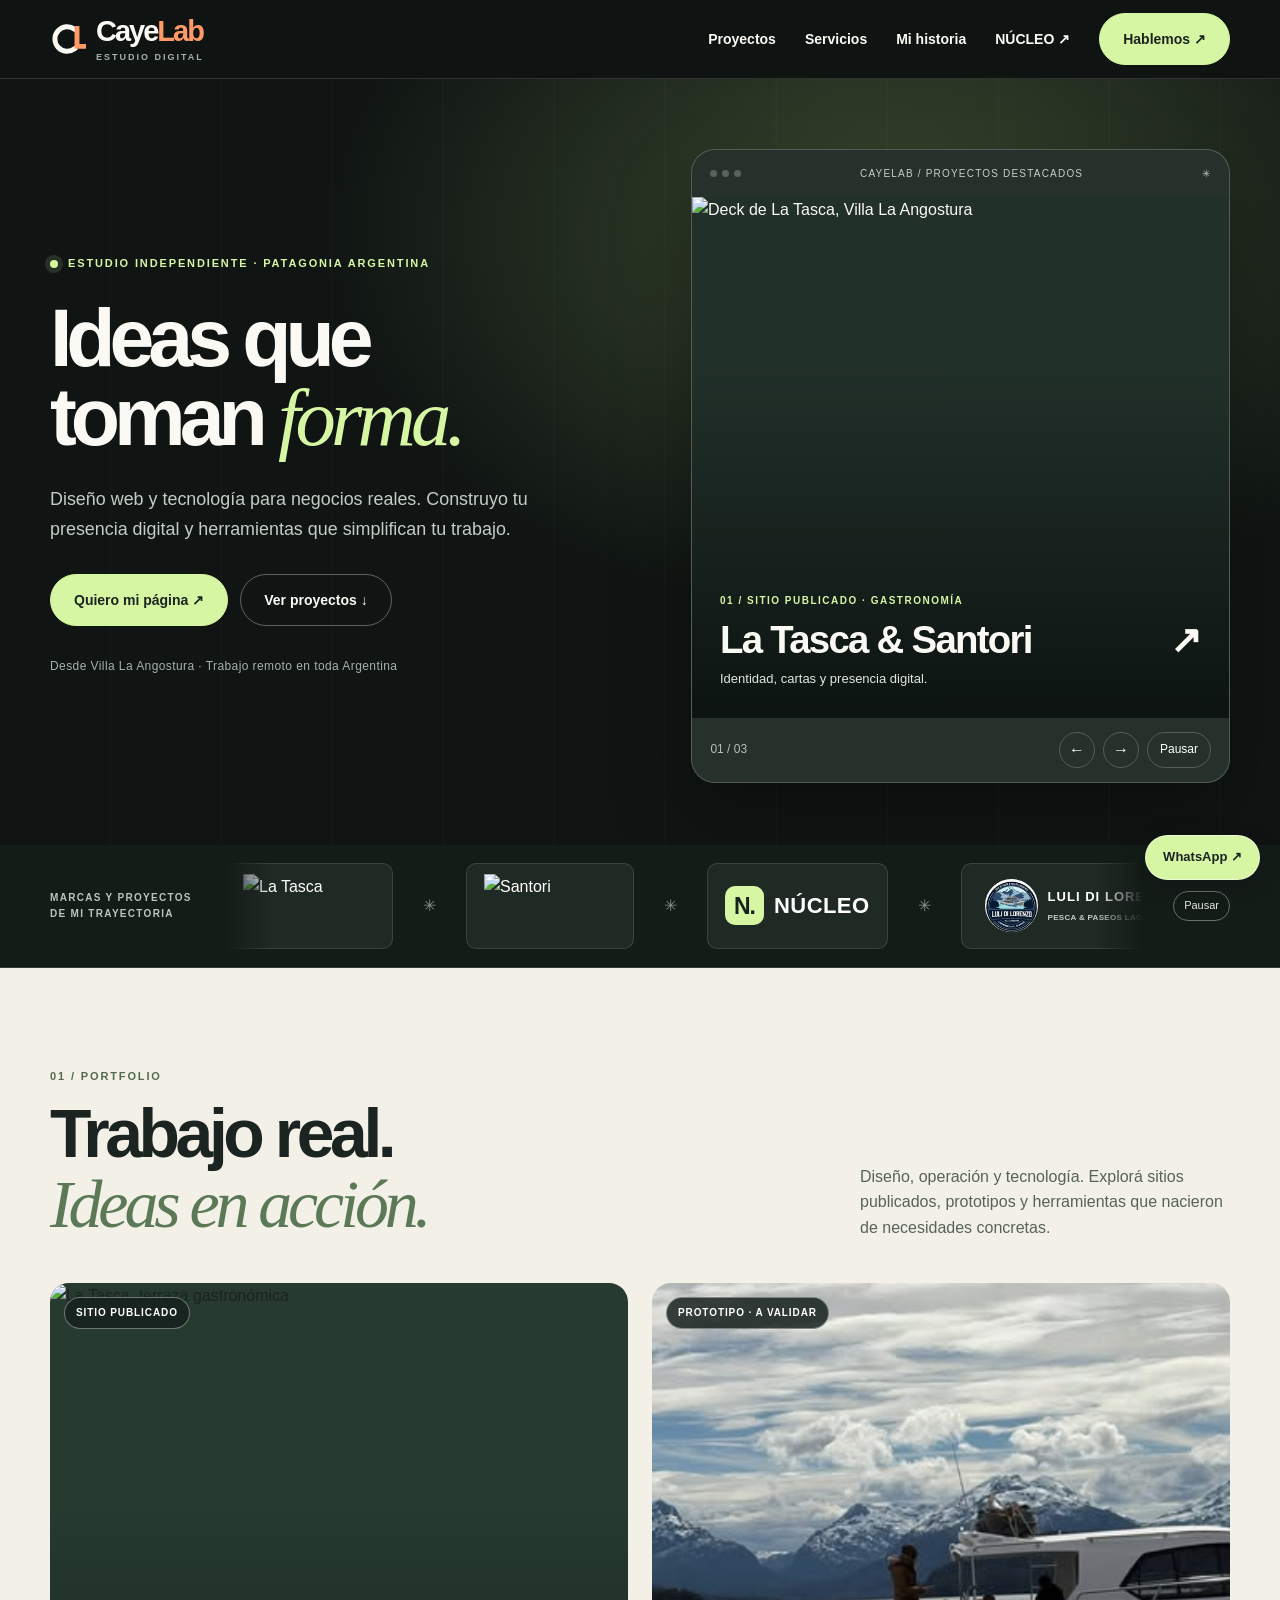
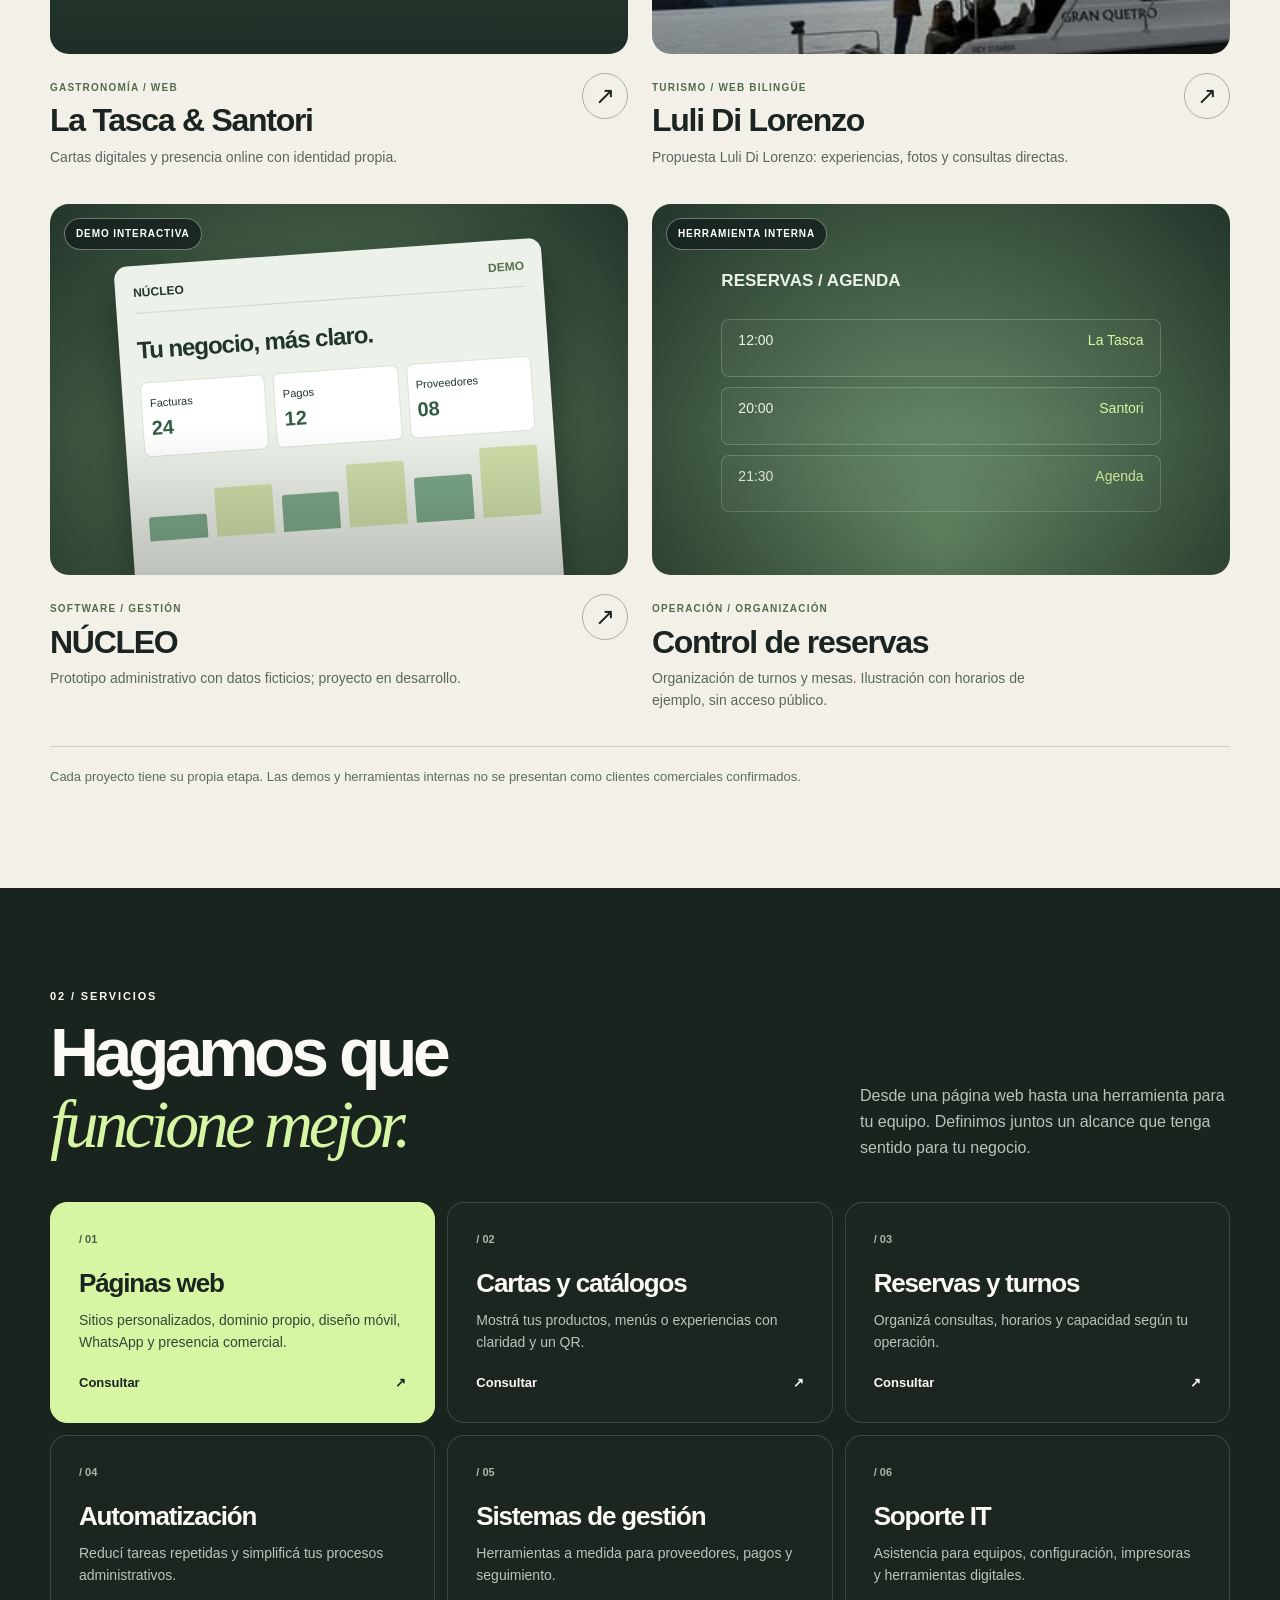
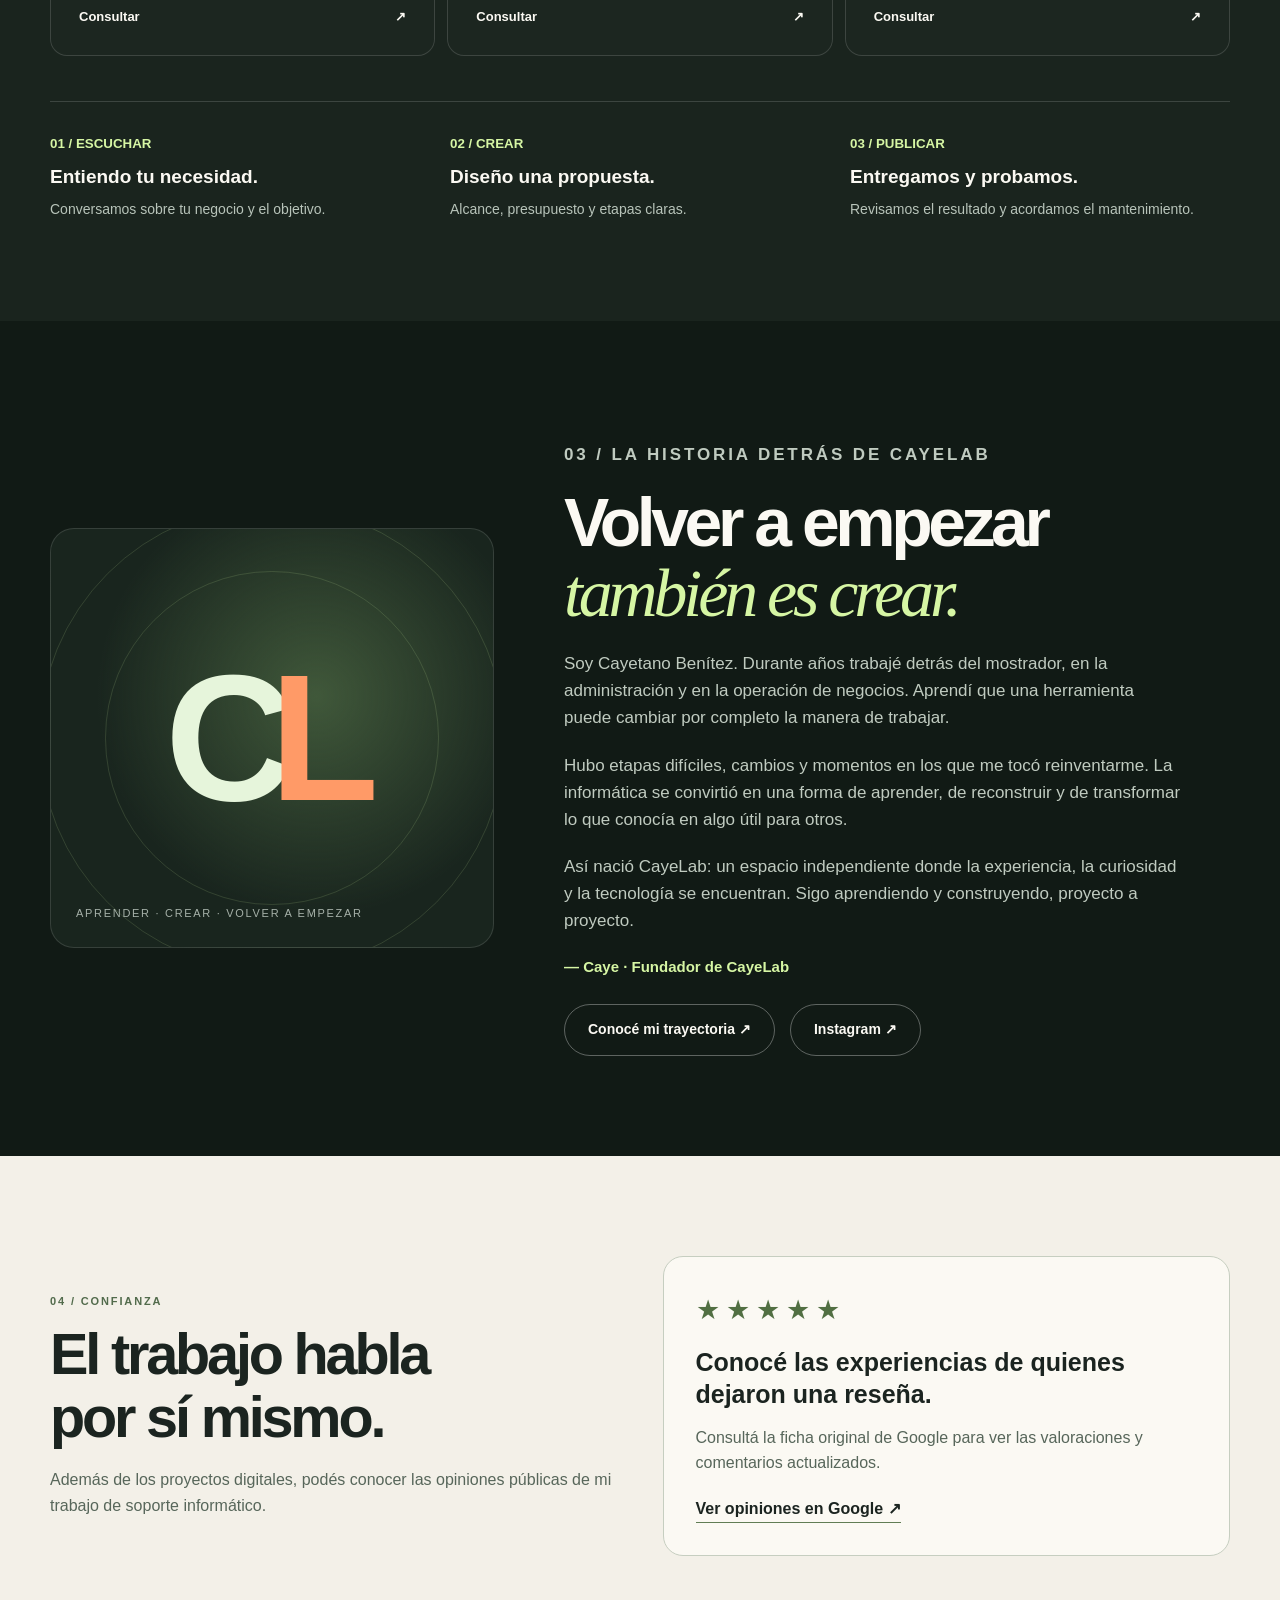
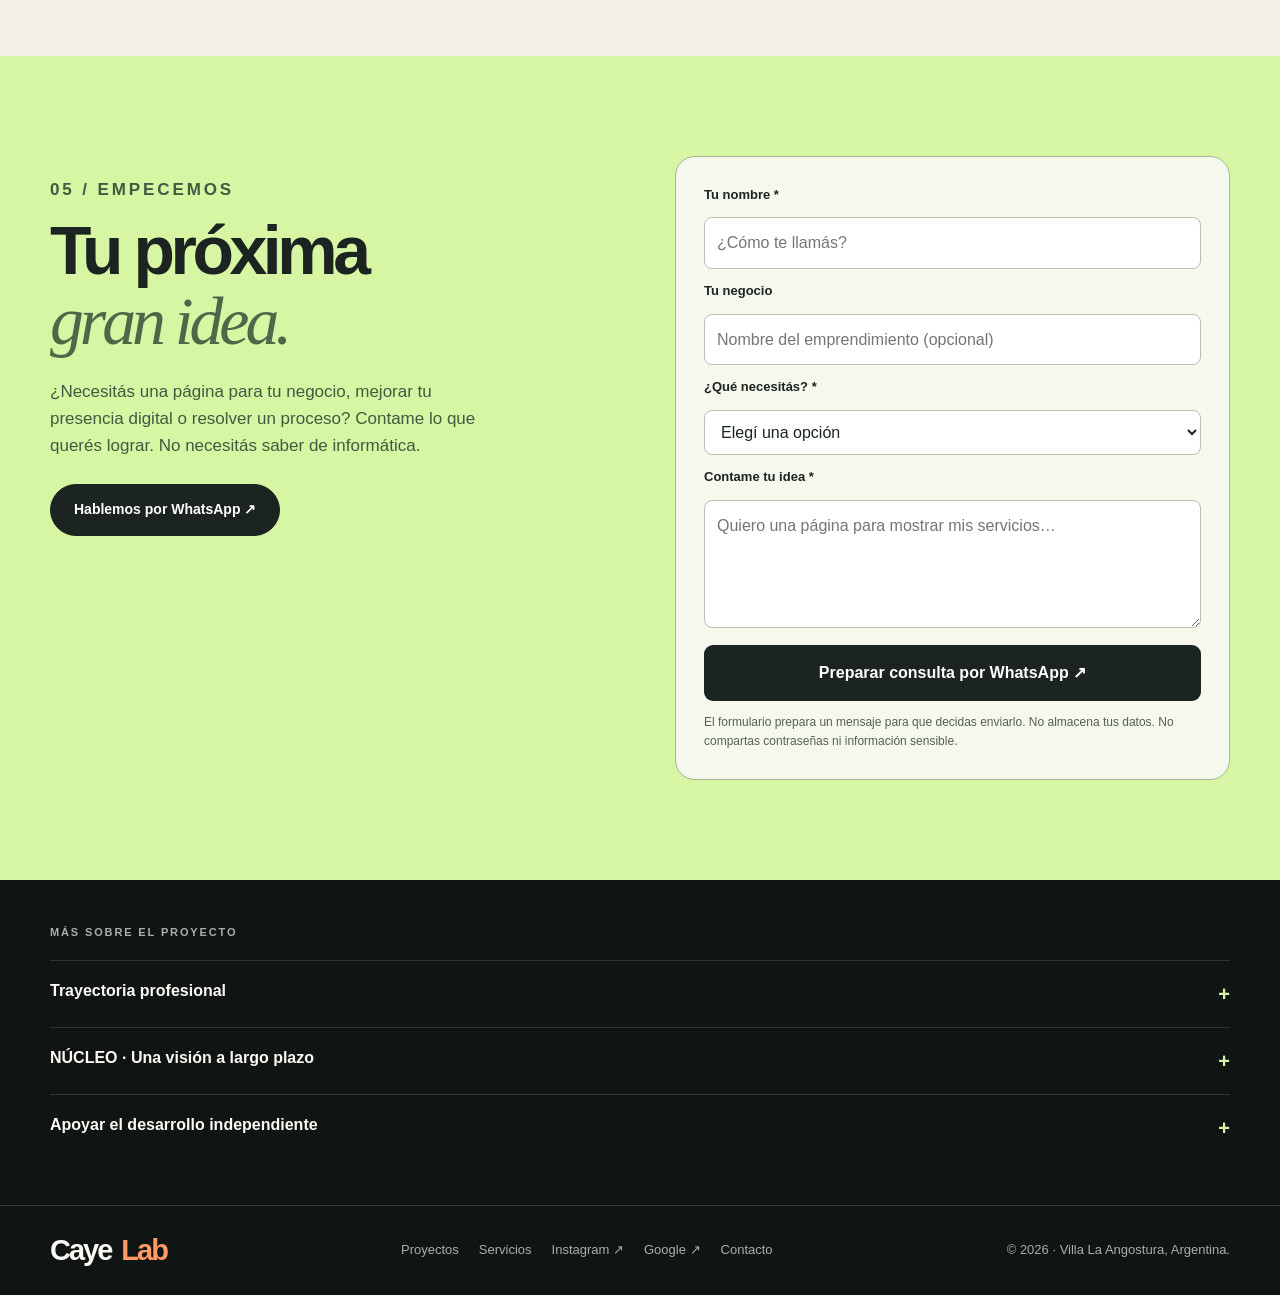
==== commit 448f1a42: "Use original restaurant and tourism brand assets and correct Luli Di Lorenzo name" ====
--- a/index.html
+++ b/index.html
@@ -22,6 +22,8 @@
 @media(max-width:980px){.wrap{width:calc(100% - 48px)}.hero-grid{gap:28px}.hero h1{font-size:clamp(48px,7vw,76px)}.navlinks{gap:16px}.story-grid,.contact-grid{gap:32px}.section{padding:72px 0}.services-grid{grid-template-columns:repeat(2,1fr)}}
 @media(max-width:700px){.wrap{width:calc(100% - 36px)}.nav{height:66px}.brand{font-size:25px}.brand svg{width:31px;height:31px}.menu{display:block}.navlinks{display:none;position:absolute;top:66px;left:0;right:0;background:var(--dark);padding:20px;flex-direction:column;align-items:stretch;gap:12px;border-bottom:1px solid var(--line)}.navlinks.open{display:flex}.navlinks a{padding:8px 0}.navlinks .pill{padding:12px}.hero{padding:38px 0 35px}.hero-grid,.story-grid,.contact-grid,.proof{grid-template-columns:1fr;gap:32px}.hero h1{font-size:clamp(48px,11.5vw,78px)}.hero .kicker{margin-bottom:18px;font-size:10px}.hero p.lead{margin-top:20px}.hero-foot{margin-top:20px}.actions{gap:9px;margin-top:22px}.pill{gap:10px;padding:12px 17px;min-height:48px}.slide-stage{aspect-ratio:1.16}.slide-info{bottom:20px;left:18px;right:18px}.screen{padding:12px}.screen h3{font-size:19px;margin:9px 0}.screen-grid div{padding:7px 4px;font-size:9px}.screen-grid b{font-size:16px}.chart{height:42px}.ticker-layout{gap:12px}.ticker-caption{flex-basis:85px;font-size:9px}.ticker-set{gap:22px;padding-right:22px}.ticker-set span{font-size:20px}.ticker-set .wide{font-size:16px}.section{padding:54px 0}.head{display:block;margin-bottom:25px}.head>p{margin-top:16px}.projects,.services-grid,.process{grid-template-columns:1fr}.projects{gap:18px}.photo{height:235px}.service{min-height:unset;padding:23px}.service h3{margin-top:13px}.story-art{min-height:240px}.story-art strong{font-size:125px}.story p{font-size:16px}.form{padding:20px}.floating-wa{bottom:10px;right:10px;font-size:12px;padding:9px 13px}.footer{padding-bottom:70px}.footer-grid{display:block}.footer-links{margin:15px 0}.head h2,.story h2,.contact h2{font-size:clamp(40px,9.5vw,63px)}}
 @media(prefers-reduced-motion:reduce){html{scroll-behavior:auto}*,*::before,*::after{animation:none!important;transition:none!important}.motion .reveal:not(.visible){opacity:1;transform:none}}
+
+.ticker{background:#141c18;color:#f3f0e8;border-color:#ffffff22;padding:18px 0}.ticker-caption{color:#b9c6bb}.ticker button{color:#e4eae2;border-color:#66746a}.ticker-set{gap:30px;padding-right:30px}.ticker-set .mark{display:flex;align-items:center;justify-content:center;gap:10px;min-width:165px;height:86px;padding:10px 17px;border:1px solid #ffffff1f;border-radius:10px;background:#202a24;color:#fff;flex-shrink:0}.ticker-set .mark img{width:132px;height:64px;object-fit:contain}.ticker-set .mark.luli{min-width:240px}.ticker-set .mark.luli img{width:53px;height:53px;border-radius:50%}.ticker-set .mark.luli span{font-size:13px;letter-spacing:.08em}.ticker-set .mark.luli small{display:block;font-size:8px;letter-spacing:.04em;font-weight:600;color:#c3cec3;margin-top:4px}.ticker-set .mark.nucleus span{font-size:22px;letter-spacing:.02em}.n-mark{display:grid;place-items:center;width:39px;height:39px;border-radius:10px;background:#d6f6a4;color:#17221e;font-size:23px;letter-spacing:-1px}.ticker-set i{color:#819583}.ticker-set a.mark:hover{border-color:#d6f6a4}.ticker-set .mark:focus-visible{outline-offset:-4px}@media(max-width:700px){.ticker-set{gap:18px;padding-right:18px}.ticker-set .mark{height:70px;min-width:132px;padding:8px 12px}.ticker-set .mark img{width:105px;height:53px}.ticker-set .mark.luli{min-width:205px}.ticker-set .mark.luli img{width:42px;height:42px}}
 </style>
 </head>
 <body id="top">
@@ -31,14 +33,14 @@
 <section class="hero" id="inicio"><div class="wrap hero-grid"><div><p class="kicker"><span class="dot"></span> Estudio independiente · Patagonia Argentina</p><h1>Ideas que<br>toman <em>forma.</em></h1><p class="lead">Diseño web y tecnología para negocios reales. Construyo tu presencia digital y herramientas que simplifican tu trabajo.</p><div class="actions"><a class="pill primary" href="#diagnostico">Quiero mi página ↗</a><a class="pill outline" href="#portfolio-cayelab">Ver proyectos ↓</a></div><p class="hero-foot">Desde Villa La Angostura · Trabajo remoto en toda Argentina</p></div>
 <div class="showcase"><div class="frame" aria-label="Carrusel de proyectos"><div class="frame-head"><span class="frame-dots" aria-hidden="true"><i></i><i></i><i></i></span><span>CAYELAB / PROYECTOS DESTACADOS</span><span>✳</span></div><div class="slide-stage">
 <a class="slide active" href="https://la-tasca-vla.pages.dev/" target="_blank" rel="noopener noreferrer"><img src="https://la-tasca-vla.pages.dev/deck-stella-real-2026.webp" alt="Deck de La Tasca, Villa La Angostura" fetchpriority="high" onerror="this.onerror=null;this.src='https://la-tasca-vla.pages.dev/deck-verano-stella.webp'"><div class="slide-info"><small>01 / SITIO PUBLICADO · GASTRONOMÍA</small><strong>La Tasca &amp; Santori <span>↗</span></strong><p>Identidad, cartas y presencia digital.</p></div></a>
-<a class="slide" hidden href="luli-di-lorenzo/" target="_blank" rel="noopener noreferrer"><img src="luli-di-lorenzo/assets/insta-lago-01.jpg" alt="Paseo turístico por el lago Nahuel Huapi"><div class="slide-info"><small>02 / PROTOTIPO · TURISMO</small><strong>Lagos en Bote <span>↗</span></strong><p>Una propuesta para vivir la Patagonia.</p></div></a>
+<a class="slide" hidden href="luli-di-lorenzo/" target="_blank" rel="noopener noreferrer"><img src="luli-di-lorenzo/assets/insta-lago-01.jpg" alt="Paseo turístico por el lago Nahuel Huapi"><div class="slide-info"><small>02 / PROTOTIPO · TURISMO</small><strong>Luli Di Lorenzo <span>↗</span></strong><p>Una propuesta para vivir la Patagonia.</p></div></a>
 <a class="slide" hidden href="nucleo-demo/" target="_blank" rel="noopener noreferrer"><div class="screen" aria-hidden="true"><div class="screen-top">NÚCLEO <span>DEMO</span></div><h3>Gestión administrativa</h3><div class="screen-grid"><div>Facturas<b>24</b></div><div>Pagos<b>12</b></div><div>Proveedores<b>08</b></div></div><div class="chart"><i></i><i></i><i></i><i></i><i></i><i></i></div></div><div class="slide-info"><small>03 / SOFTWARE EN DESARROLLO</small><strong>NÚCLEO <span>↗</span></strong><p>Vista conceptual · datos ficticios.</p></div></a>
 </div><div class="frame-footer"><span class="slide-count" id="slide-count" aria-live="off">01 / 03</span><div class="slide-controls"><button type="button" id="prev" aria-label="Proyecto anterior">←</button><button type="button" id="next" aria-label="Proyecto siguiente">→</button><button type="button" class="pause" id="pause" aria-label="Pausar carrusel" aria-pressed="false">Pausar</button></div></div></div></div>
 </div></section>
-<div class="ticker" id="ticker"><div class="wrap ticker-layout"><span class="ticker-caption">MARCAS Y PROYECTOS<br>DE MI TRAYECTORIA</span><div class="ticker-mask"><div class="ticker-track"><div class="ticker-set"><span class="serif">La Tasca</span><i>✳</i><span class="wide">SANTORI</span><i>✳</i><span>NÚCLEO</span><i>✳</i><span class="serif">Lagos en Bote</span><i>✳</i></div><div class="ticker-set" aria-hidden="true"><span class="serif">La Tasca</span><i>✳</i><span class="wide">SANTORI</span><i>✳</i><span>NÚCLEO</span><i>✳</i><span class="serif">Lagos en Bote</span><i>✳</i></div></div></div><button type="button" id="ticker-pause" aria-pressed="false" aria-label="Pausar movimiento de marcas">Pausar</button></div></div>
+<div class="ticker" id="ticker"><div class="wrap ticker-layout"><span class="ticker-caption">MARCAS Y PROYECTOS<br>DE MI TRAYECTORIA</span><div class="ticker-mask"><div class="ticker-track"><div class="ticker-set"><a class="mark" href="https://la-tasca-vla.pages.dev/" aria-label="La Tasca"><img src="https://la-tasca-vla.pages.dev/LATASCAOH.png" alt="La Tasca" loading="lazy"></a><i>✳</i><a class="mark" href="https://la-tasca-vla.pages.dev/" aria-label="Santori"><img src="https://la-tasca-vla.pages.dev/SONTORILOGOH.png" alt="Santori" loading="lazy"></a><i>✳</i><a class="mark nucleus" href="nucleo-demo/" aria-label="NÚCLEO"><b class="n-mark" aria-hidden="true">N.</b><span>NÚCLEO</span></a><i>✳</i><a class="mark luli" href="luli-di-lorenzo/" aria-label="Luli Di Lorenzo"><img src="[data-uri]" alt="" loading="lazy"><span>LULI DI LORENZO<small>PESCA &amp; PASEOS LACUSTRES</small></span></a><i>✳</i></div><div class="ticker-set" aria-hidden="true"><span class="mark"><img src="https://la-tasca-vla.pages.dev/LATASCAOH.png" alt="La Tasca" loading="lazy"></span><i>✳</i><span class="mark"><img src="https://la-tasca-vla.pages.dev/SONTORILOGOH.png" alt="Santori" loading="lazy"></span><i>✳</i><span class="mark nucleus"><b class="n-mark" aria-hidden="true">N.</b><span>NÚCLEO</span></span><i>✳</i><span class="mark luli"><img src="[data-uri]" alt="" loading="lazy"><span>LULI DI LORENZO<small>PESCA &amp; PASEOS LACUSTRES</small></span></span><i>✳</i></div></div></div><button type="button" id="ticker-pause" aria-pressed="false" aria-label="Pausar movimiento de marcas">Pausar</button></div></div>
 <section class="section light" id="portfolio-cayelab"><div class="wrap"><div class="head reveal"><div><p class="kicker">01 / Portfolio</p><h2>Trabajo real.<br><em>Ideas en acción.</em></h2></div><p>Diseño, operación y tecnología. Explorá sitios publicados, prototipos y herramientas que nacieron de necesidades concretas.</p></div><div class="projects">
 <a class="project reveal" href="https://la-tasca-vla.pages.dev/" target="_blank" rel="noopener noreferrer"><div class="photo"><img src="https://la-tasca-vla.pages.dev/deck-stella-real-2026.webp" alt="La Tasca, terraza gastronómica" loading="lazy" onerror="this.onerror=null;this.src='https://la-tasca-vla.pages.dev/deck-verano-stella.webp'"><span class="project-label">SITIO PUBLICADO</span></div><div class="project-details"><div><small>Gastronomía / web</small><h3>La Tasca &amp; Santori</h3><p>Cartas digitales y presencia online con identidad propia.</p></div><span class="arrow" aria-hidden="true">↗</span></div></a>
-<a class="project reveal" href="luli-di-lorenzo/" target="_blank" rel="noopener noreferrer"><div class="photo"><img src="luli-di-lorenzo/assets/insta-lago-01.jpg" alt="Experiencia turística lacustre" loading="lazy"><span class="project-label">PROTOTIPO · A VALIDAR</span></div><div class="project-details"><div><small>Turismo / web bilingüe</small><h3>Lagos en Bote</h3><p>Propuesta Luli Di Lorenzo: experiencias, fotos y consultas directas.</p></div><span class="arrow" aria-hidden="true">↗</span></div></a>
+<a class="project reveal" href="luli-di-lorenzo/" target="_blank" rel="noopener noreferrer"><div class="photo"><img src="luli-di-lorenzo/assets/insta-lago-01.jpg" alt="Experiencia turística lacustre" loading="lazy"><span class="project-label">PROTOTIPO · A VALIDAR</span></div><div class="project-details"><div><small>Turismo / web bilingüe</small><h3>Luli Di Lorenzo</h3><p>Propuesta Luli Di Lorenzo: experiencias, fotos y consultas directas.</p></div><span class="arrow" aria-hidden="true">↗</span></div></a>
 <a class="project reveal" href="nucleo-demo/" target="_blank" rel="noopener noreferrer"><div class="photo project-tech"><div class="screen" aria-hidden="true"><div class="screen-top">NÚCLEO <span>DEMO</span></div><h3>Tu negocio, más claro.</h3><div class="screen-grid"><div>Facturas<b>24</b></div><div>Pagos<b>12</b></div><div>Proveedores<b>08</b></div></div><div class="chart"><i></i><i></i><i></i><i></i><i></i><i></i></div></div><span class="project-label">DEMO INTERACTIVA</span></div><div class="project-details"><div><small>Software / gestión</small><h3>NÚCLEO</h3><p>Prototipo administrativo con datos ficticios; proyecto en desarrollo.</p></div><span class="arrow" aria-hidden="true">↗</span></div></a>
 <article class="project reveal"><div class="photo project-tech"><div class="booking" aria-hidden="true"><b>RESERVAS / AGENDA</b><div>12:00 <span>La Tasca</span></div><div>20:00 <span>Santori</span></div><div>21:30 <span>Agenda</span></div></div><span class="project-label">HERRAMIENTA INTERNA</span></div><div class="project-details"><div><small>Operación / organización</small><h3>Control de reservas</h3><p>Organización de turnos y mesas. Ilustración con horarios de ejemplo, sin acceso público.</p></div></div></article>
 </div><p class="project-note">Cada proyecto tiene su propia etapa. Las demos y herramientas internas no se presentan como clientes comerciales confirmados.</p></div></section>
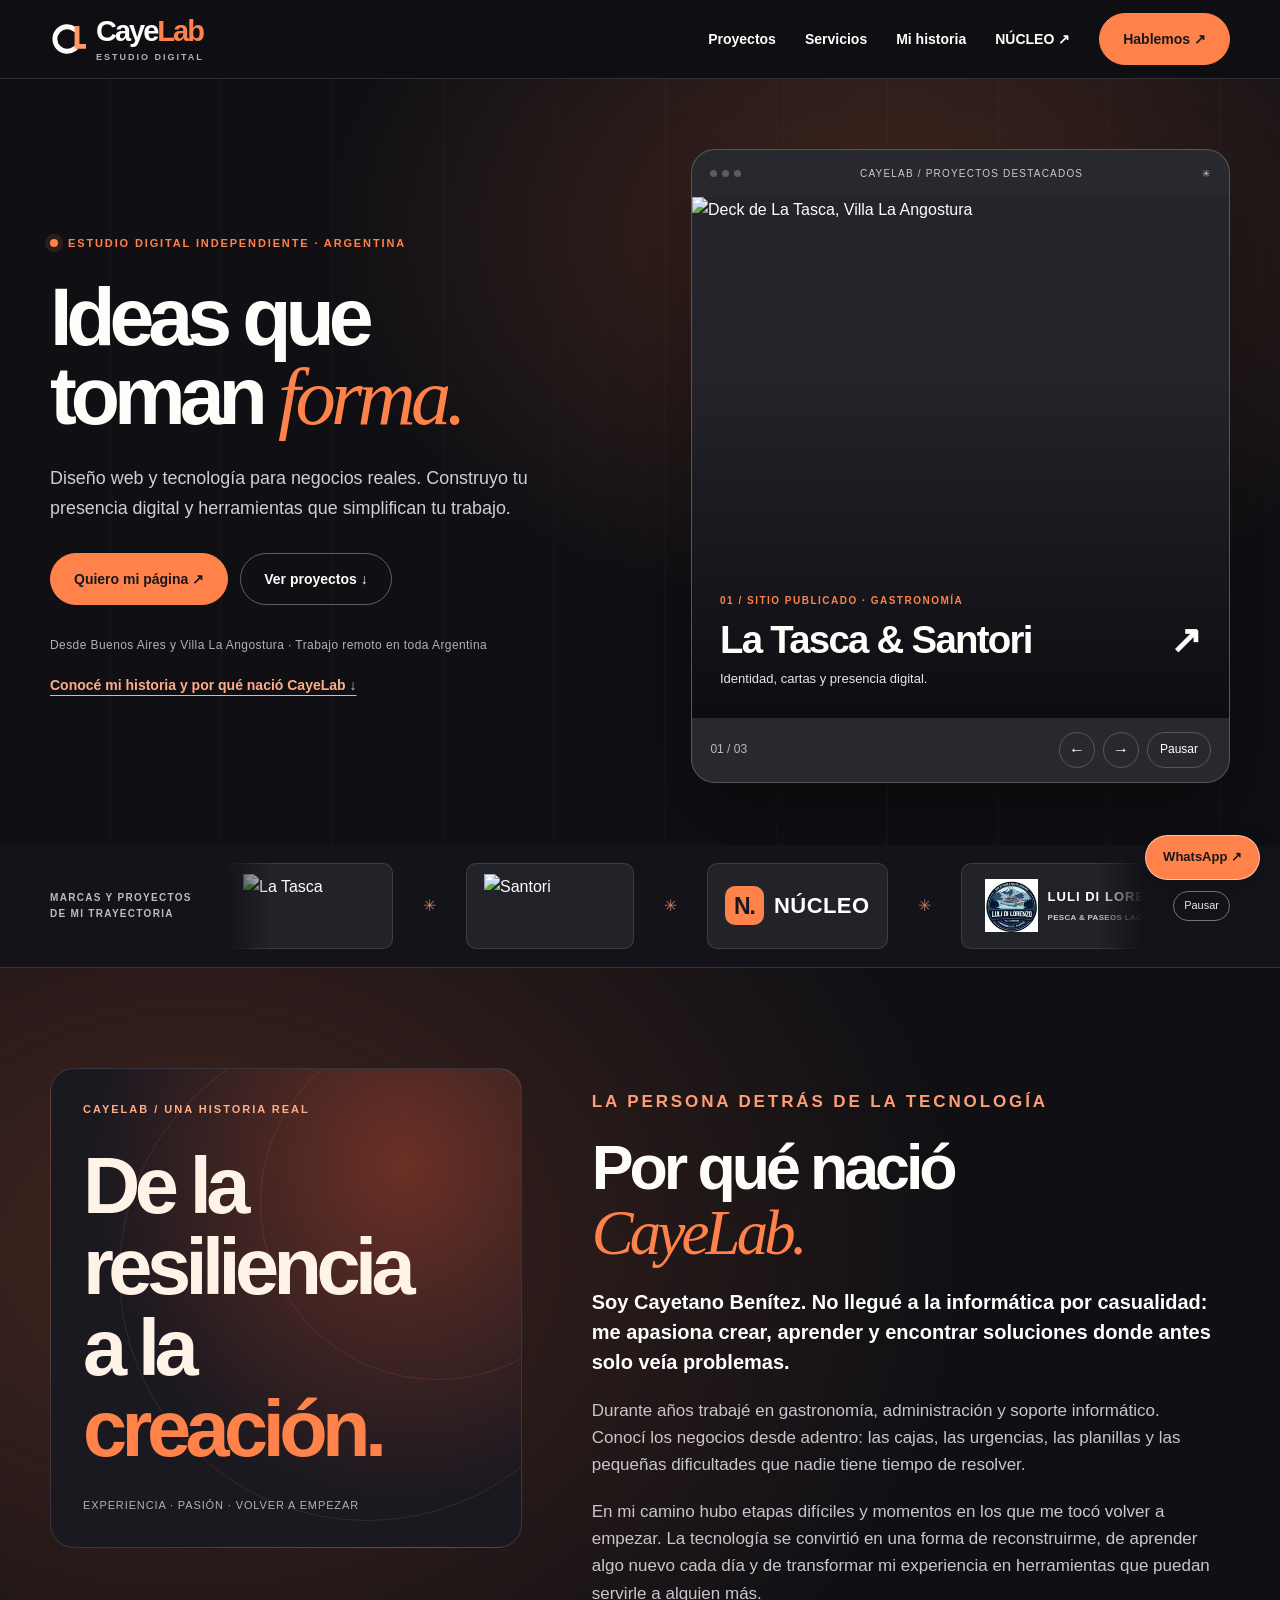
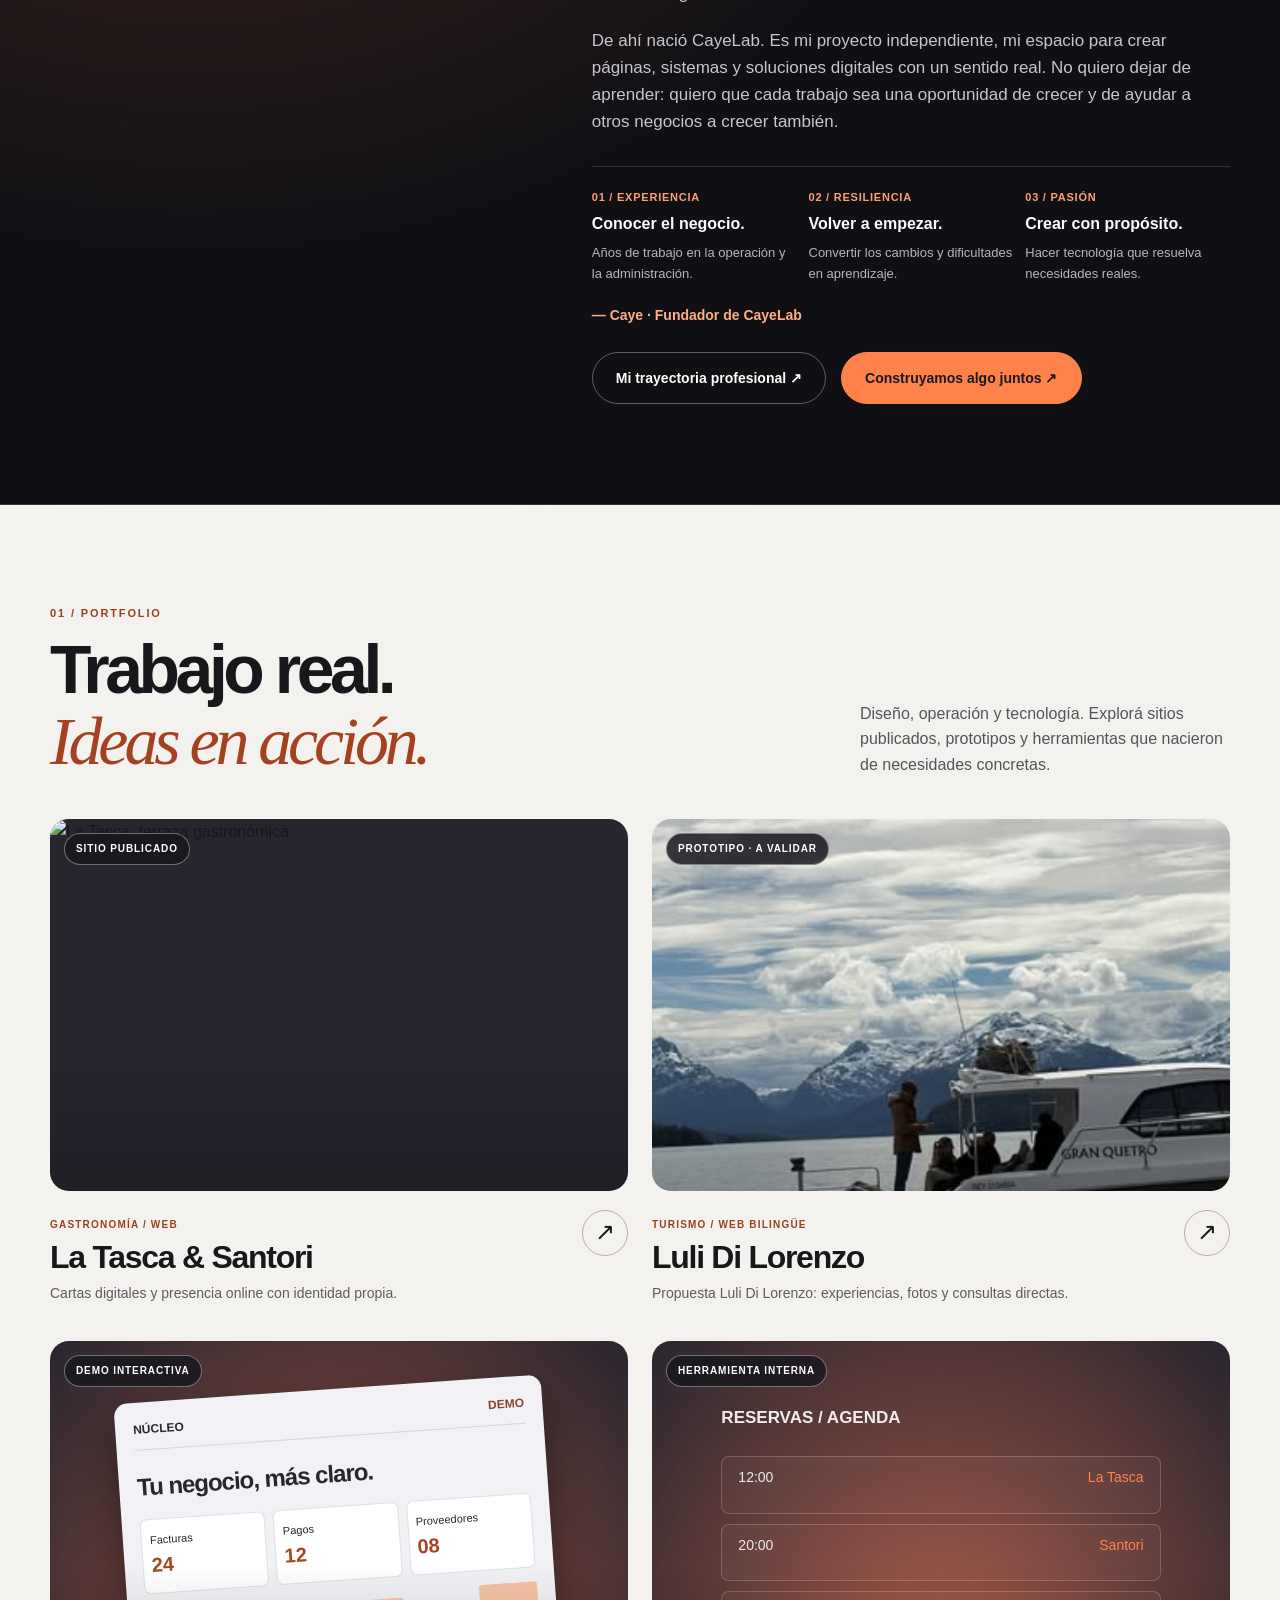
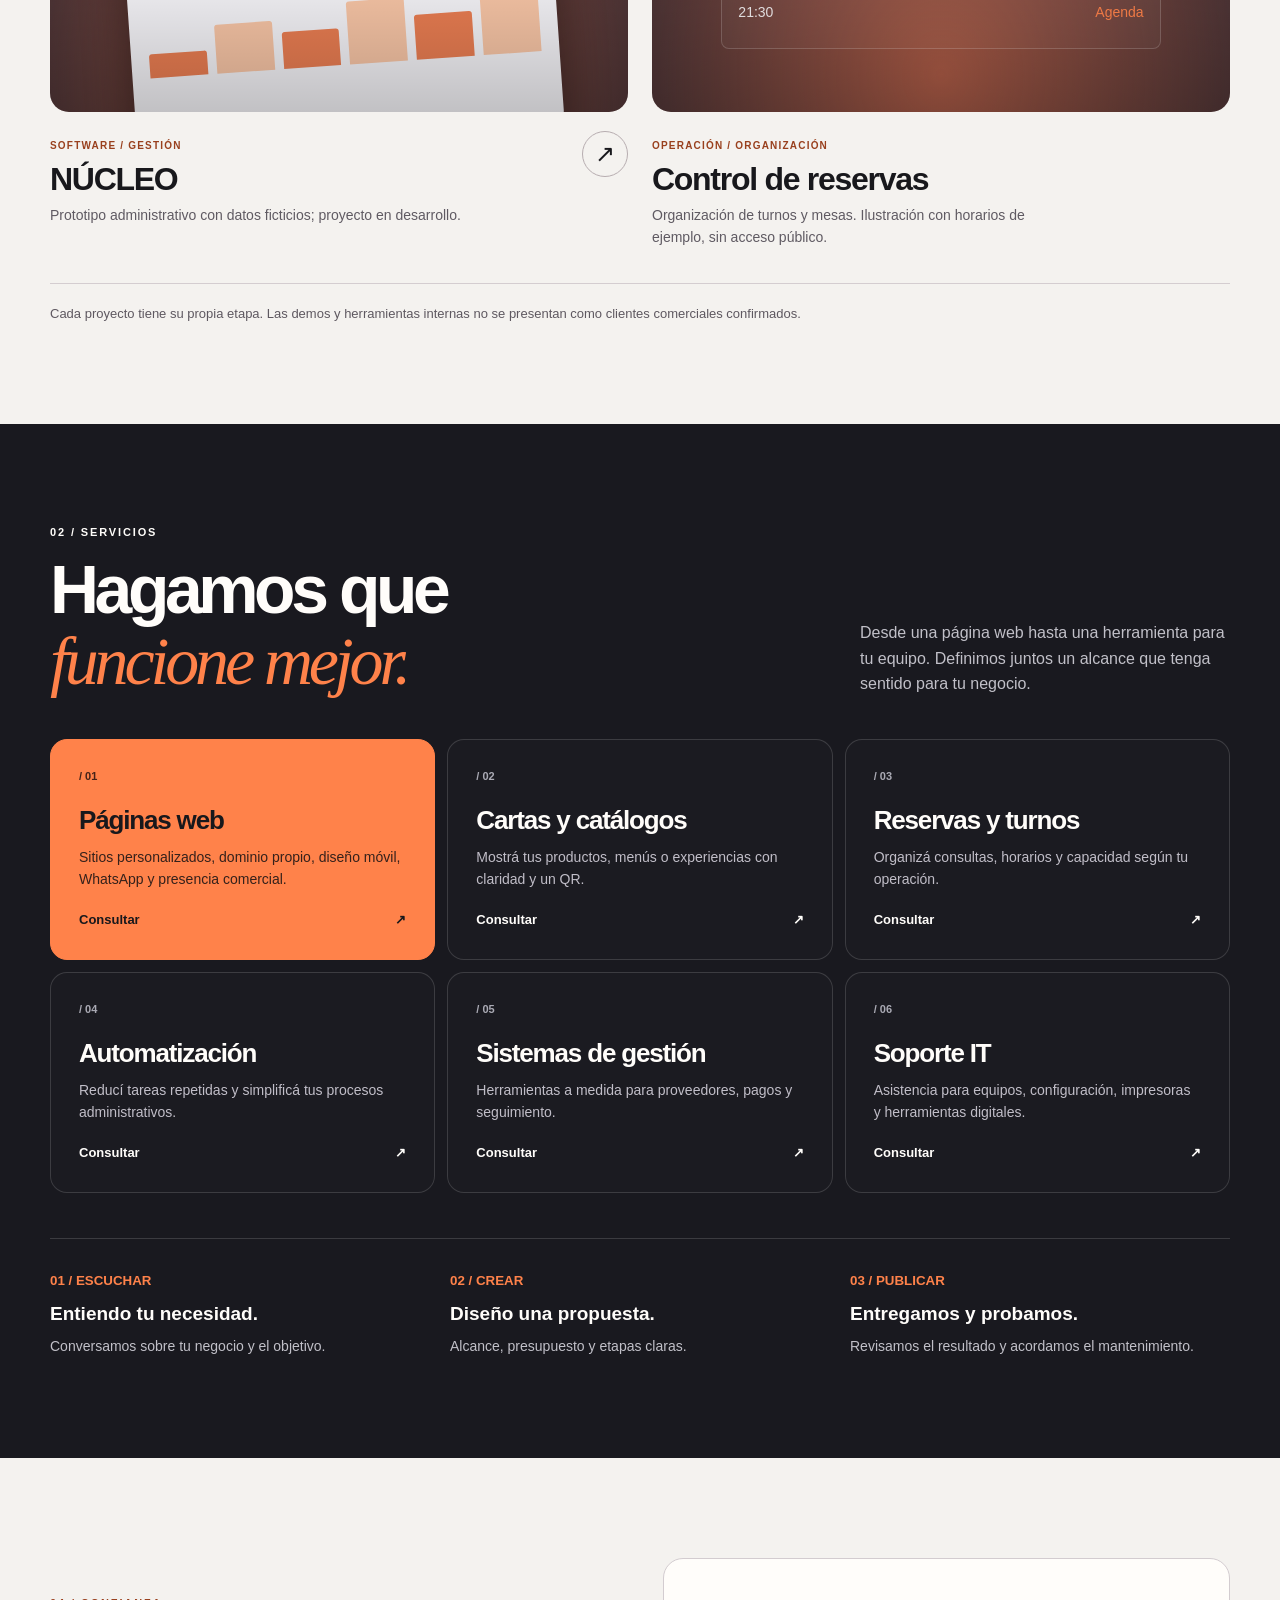
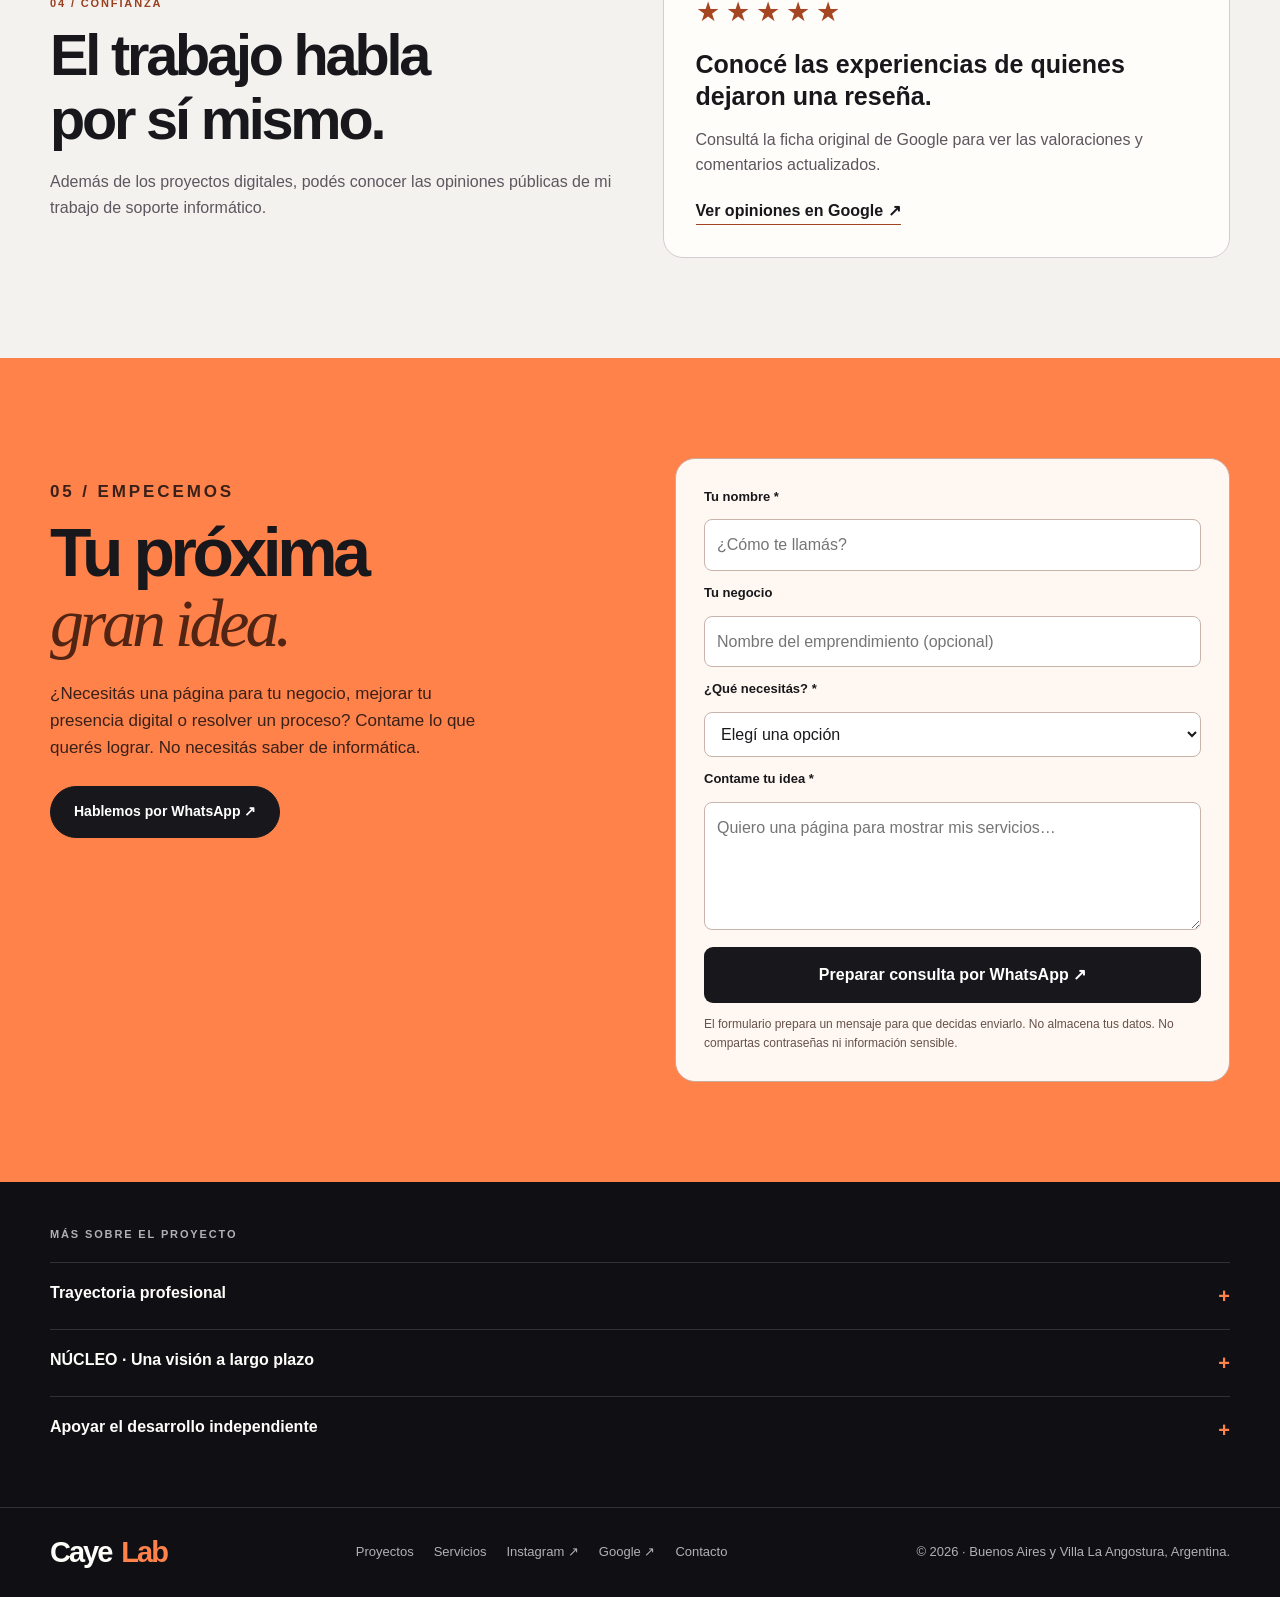
==== commit d373700d: "Reintroduce bold CayeLab palette and elevate founder resilience story" ====
--- a/index.html
+++ b/index.html
@@ -4,7 +4,7 @@
 <meta charset="utf-8">
 <meta name="viewport" content="width=device-width,initial-scale=1">
 <meta name="theme-color" content="#101513">
-<meta name="description" content="CayeLab, estudio digital independiente en Villa La Angostura. Páginas web personalizadas, cartas digitales, automatización y soluciones para negocios reales.">
+<meta name="description" content="CayeLab, estudio digital independiente desde Buenos Aires y Villa La Angostura. Páginas web personalizadas, cartas digitales, automatización y soluciones para negocios reales.">
 <meta property="og:type" content="website">
 <meta property="og:title" content="CayeLab — Ideas que toman forma">
 <meta property="og:description" content="Diseño web y tecnología con propósito. Descubrí los proyectos y contame qué necesita tu negocio.">
@@ -13,24 +13,26 @@
 <link rel="canonical" href="https://cayelab-web.pages.dev/">
 <title>CayeLab — Ideas que toman forma | Estudio digital</title>
 <style>
-:root{--dark:#101513;--deep:#18201d;--paper:#f3f0e8;--white:#fbf9f3;--ink:#1b2420;--soft:#a6b1a9;--accent:#d6f6a4;--copper:#ff9a67;--line:#ffffff23;--max:1320px}
-*{box-sizing:border-box}html{scroll-behavior:smooth;scroll-padding-top:100px}body{margin:0;background:var(--dark);color:var(--white);font:16px/1.6 Inter,"Segoe UI",Arial,sans-serif;-webkit-font-smoothing:antialiased}h1,h2,h3,p{margin:0}a{color:inherit;text-decoration:none}button,input,select,textarea{font:inherit}button{cursor:pointer}img{display:block;width:100%;height:100%;object-fit:cover}a:focus-visible,button:focus-visible,input:focus-visible,textarea:focus-visible,select:focus-visible,summary:focus-visible{outline:3px solid #f6a66b;outline-offset:5px}::selection{background:var(--accent);color:var(--ink)}.wrap{width:min(var(--max),calc(100% - 100px));margin:auto}.skip{position:fixed;top:-100px;left:10px;z-index:100;background:var(--accent);color:var(--ink);padding:12px}.skip:focus{top:12px}.kicker{font-size:11px;font-weight:800;letter-spacing:.17em;text-transform:uppercase;display:flex;align-items:center;gap:10px}.dot{width:8px;height:8px;background:var(--accent);border-radius:100%;box-shadow:0 0 0 5px #d6f6a420;display:inline-block}.header{position:sticky;top:0;z-index:40;background:#101513ed;backdrop-filter:blur(15px);border-bottom:1px solid var(--line)}.nav{height:78px;display:flex;align-items:center;justify-content:space-between;gap:25px}.brand{display:flex;align-items:center;gap:10px;font-size:29px;line-height:1;letter-spacing:-2px;font-weight:850;white-space:nowrap}.brand svg{width:36px;height:36px}.brand em{color:var(--copper);font-style:normal}.brand small{display:block;font-size:9px;letter-spacing:2px;color:var(--soft);margin-top:7px}.navlinks{display:flex;align-items:center;gap:29px;font-size:14px;font-weight:650}.navlinks a:not(.pill):hover{color:var(--accent)}.pill{display:inline-flex;align-items:center;justify-content:center;gap:24px;min-height:52px;padding:13px 23px;border:1px solid currentColor;border-radius:100px;font-size:14px;font-weight:750;transition:transform .2s,background .2s}.pill:hover{transform:translateY(-2px)}.primary{background:var(--accent);border-color:var(--accent);color:var(--ink)}.outline{color:var(--white);border-color:#ffffff52}.outline:hover{background:#ffffff12}.menu{display:none;background:none;color:white;border:1px solid var(--line);padding:9px 14px;border-radius:10px}
-.hero{position:relative;padding:70px 0 62px;overflow:hidden;background:radial-gradient(ellipse at 70% 20%,#3b4a30 0,transparent 45%),var(--dark)}.hero:before{content:"";position:absolute;inset:0;background:repeating-linear-gradient(90deg,transparent 0 109px,#ffffff05 110px 111px);pointer-events:none}.hero-grid{position:relative;display:grid;grid-template-columns:1.04fr .96fr;align-items:center;gap:58px}.hero .kicker{color:var(--accent);margin-bottom:26px}.hero h1{font-size:clamp(55px,6.3vw,105px);font-weight:800;letter-spacing:-.075em;line-height:.98;max-width:780px}.hero h1 em{font-family:Georgia,serif;font-weight:400;font-style:italic;color:var(--accent);letter-spacing:-.06em}.hero p.lead{font-size:clamp(17px,1.4vw,21px);line-height:1.65;max-width:480px;color:#c4ccc5;margin-top:28px}.actions{display:flex;flex-wrap:wrap;gap:12px;margin-top:30px}.hero-foot{font-size:12px;letter-spacing:.035em;color:var(--soft);margin-top:31px}.showcase{min-width:0;position:relative}.frame{border:1px solid #ffffff35;border-radius:24px;overflow:hidden;background:#26312b;box-shadow:0 35px 80px #0005}.frame-head{height:47px;display:flex;align-items:center;justify-content:space-between;padding:0 18px;font-size:10px;color:#c6d0c4;letter-spacing:1.2px}.frame-dots{display:flex;gap:5px}.frame-dots i{background:#ffffff3d;width:7px;height:7px;border-radius:100%}.slide-stage{position:relative;aspect-ratio:1.03;overflow:hidden}.slide{position:absolute;inset:0;display:none;background:#22302a}.slide.active{display:block;animation:appear .6s both}.slide[hidden]{display:none}.slide img{position:absolute;inset:0}.slide:after{content:"";position:absolute;inset:0;background:linear-gradient(0deg,#0b120fef,transparent 68%);pointer-events:none}.slide-info{position:absolute;z-index:2;bottom:28px;left:28px;right:28px}.slide-info small{font-size:10px;letter-spacing:1.5px;color:var(--accent);font-weight:800}.slide-info strong{display:block;font-size:clamp(27px,3vw,45px);letter-spacing:-.045em;line-height:1.1;margin-top:7px}.slide-info p{font-size:13px;color:#e0e7df;margin-top:8px}.slide-info span{float:right}.frame-footer{display:flex;align-items:center;justify-content:space-between;gap:12px;padding:14px 18px}.slide-controls{display:flex;gap:8px;align-items:center}.slide-controls button{border:1px solid #ffffff35;background:none;color:#fff;border-radius:50%;width:36px;height:36px;display:grid;place-items:center}.slide-controls button:hover{background:#ffffff18}.slide-controls .pause{border-radius:20px;width:auto;padding:0 12px;font-size:12px}.slide-count{font-size:12px;color:#b7c0b6}.screen{position:absolute;inset:10% 8% 20%;background:#ecf1e9;color:#22352b;border-radius:13px;padding:18px;box-shadow:0 22px 45px #0007;overflow:hidden}.screen-top{display:flex;justify-content:space-between;font-size:12px;font-weight:800;border-bottom:1px solid #cfd9cb;padding-bottom:10px}.screen-top span{color:#58704d}.screen h3{font-size:24px;letter-spacing:-1px;margin:18px 0 12px}.screen-grid{display:grid;grid-template-columns:repeat(3,1fr);gap:8px}.screen-grid div{background:white;border:1px solid #dbe1d8;border-radius:7px;padding:12px 8px;font-size:11px}.screen-grid b{display:block;font-size:20px;color:#315e43}.chart{display:flex;align-items:end;gap:9px;height:70px;margin-top:14px}.chart i{flex:1;background:#7ca88a;border-radius:3px 3px 0 0}.chart i:nth-child(2n){background:#cfdfaa}.chart i:nth-child(1){height:35%}.chart i:nth-child(2){height:70%}.chart i:nth-child(3){height:53%}.chart i:nth-child(4){height:90%}.chart i:nth-child(5){height:65%}.chart i:nth-child(6){height:100%}.project-label{position:absolute;z-index:3;top:14px;left:14px;font-size:10px;font-weight:800;letter-spacing:.09em;border:1px solid #ffffff60;border-radius:100px;padding:7px 11px;background:#17221ed9;color:white}.ticker{background:var(--paper);color:var(--ink);border-bottom:1px solid #d6d8cf;padding:20px 0;overflow:hidden}.ticker-layout{display:flex;align-items:center;gap:30px}.ticker-caption{flex:0 0 145px;font-size:10px;letter-spacing:.13em;font-weight:800}.ticker-mask{overflow:hidden;flex:1;mask-image:linear-gradient(90deg,transparent,#000 5%,#000 95%,transparent)}.ticker-track{display:flex;width:max-content;animation:marquee 26s linear infinite}.ticker-set{display:flex;align-items:center;gap:45px;padding-right:45px;white-space:nowrap}.ticker-set span{font-size:25px;font-weight:750;letter-spacing:-1px}.ticker-set .serif{font-family:Georgia,serif;font-style:italic;font-weight:400}.ticker-set .wide{letter-spacing:3px;font-size:20px}.ticker-set i{font-style:normal;color:#78946f}.ticker:hover .ticker-track,.ticker:focus-within .ticker-track,.ticker[data-paused] .ticker-track{animation-play-state:paused}.ticker button{font-size:11px;background:none;color:var(--ink);border:1px solid #a3a99f;border-radius:20px;padding:5px 10px;white-space:nowrap}
-.section{padding:100px 0}.light{background:var(--paper);color:var(--ink)}.light .kicker{color:#526b4c}.head{display:flex;justify-content:space-between;align-items:end;gap:35px;margin-bottom:42px}.head h2,.story h2,.contact h2{font-size:clamp(43px,5.3vw,78px);letter-spacing:-.065em;line-height:1.04;margin-top:13px;font-weight:780}.head h2 em,.story h2 em,.contact h2 em{font-family:Georgia,serif;font-weight:400;letter-spacing:-.06em;color:#5b7956}.head>p{max-width:370px;color:#56635a;font-size:16px}.darkhead>p{color:#b8c4ba}.darkhead h2 em,.story h2 em{color:var(--accent)}.projects{display:grid;grid-template-columns:1fr 1fr;gap:24px}.project{display:block;min-width:0}.photo{height:clamp(230px,29vw,410px);position:relative;overflow:hidden;background:#263a30;border-radius:19px}.photo img{transition:transform .6s}.project:hover img{transform:scale(1.05)}.project .photo:after{content:"";position:absolute;inset:0;background:linear-gradient(0deg,#0003,transparent 40%);pointer-events:none}.project-details{display:flex;justify-content:space-between;align-items:start;gap:15px;padding:19px 0 12px}.project-details h3{font-size:clamp(24px,2.5vw,37px);letter-spacing:-.04em;line-height:1.1;margin:5px 0 7px}.project-details small{font-size:10px;letter-spacing:1.2px;text-transform:uppercase;font-weight:800;color:#526b4c}.project-details p{font-size:14px;color:#5b675e;max-width:420px}.arrow{flex:0 0 46px;border:1px solid #a7b0a3;border-radius:100%;width:46px;height:46px;display:grid;place-items:center;font-size:24px;transition:background .2s}.project:hover .arrow{background:var(--accent)}.project-tech{background:radial-gradient(ellipse at 50% 90%,#6d956d,transparent),#23352a}.project-tech .screen{inset:13% 13% -7%;transform:rotate(-4deg)}.booking{display:grid;gap:10px;position:absolute;inset:17% 12%;color:#eaf2e9}.booking b{font-size:17px}.booking div{display:flex;justify-content:space-between;border:1px solid #ffffff31;padding:9px 16px;border-radius:8px;background:#ffffff08;font-size:14px}.booking span{color:var(--accent)}.project-note{font-size:13px;color:#5d6b60;border-top:1px solid #cdd2c7;padding-top:20px;margin-top:22px}
-.services{background:#1a241e}.services-grid{display:grid;grid-template-columns:repeat(3,1fr);gap:12px}.service{padding:28px;border:1px solid #ffffff24;border-radius:17px;background:#ffffff03;min-height:215px;display:flex;flex-direction:column;transition:background .2s,transform .2s}.service:hover{background:#ffffff0b;transform:translateY(-3px)}.service:first-child{background:var(--accent);color:var(--ink);border-color:var(--accent)}.service .num{font-size:11px;font-weight:800;color:#a6b7a7}.service:first-child .num{color:#4a644a}.service h3{font-size:26px;line-height:1.15;letter-spacing:-.045em;margin-top:20px}.service p{font-size:14px;line-height:1.6;color:#b9c5ba;margin:10px 0 20px}.service:first-child p{color:#344736}.service .mini{margin-top:auto;font-size:13px;font-weight:750;display:flex;justify-content:space-between;gap:12px}.process{border-top:1px solid #ffffff26;margin-top:45px;padding-top:28px;display:grid;grid-template-columns:repeat(3,1fr);gap:20px}.process small{color:var(--accent);font-weight:800}.process h3{font-size:19px;margin:6px 0}.process p{color:#b8c4ba;font-size:14px}
-.story{background:#111a15;position:relative;overflow:hidden}.story-grid{display:grid;grid-template-columns:.8fr 1.2fr;gap:70px;align-items:center}.story-art{min-height:420px;border:1px solid #ffffff20;border-radius:24px;background:radial-gradient(circle at 60% 40%,#40583a,transparent 60%),#19251e;position:relative;display:grid;place-items:center;overflow:hidden}.story-art:before,.story-art:after{content:"";width:75%;aspect-ratio:1;border:1px solid #d6f6a424;border-radius:50%;position:absolute}.story-art:after{width:105%}.story-art strong{font-size:clamp(90px,14vw,200px);letter-spacing:-.14em;color:#e6f5db;line-height:1;z-index:1;margin-left:-.14em}.story-art strong span{color:var(--copper)}.story-art small{position:absolute;bottom:25px;left:25px;font-size:11px;color:var(--soft);letter-spacing:1.7px}.story p{color:#c0cbc0;max-width:620px;margin:20px 0;font-size:17px}.story .signature{color:var(--accent);font-weight:700;font-size:15px}.story-links{display:flex;gap:15px;flex-wrap:wrap;margin-top:25px}.proof{display:grid;grid-template-columns:1fr 1fr;align-items:center;gap:45px}.proof h2{font-size:clamp(35px,4.5vw,62px);line-height:1.1;letter-spacing:-.055em;margin:12px 0 18px}.proof p{color:#57665a}.proof-card{border:1px solid #c6cec0;border-radius:20px;padding:32px;background:var(--white)}.proof-card .stars{color:#516f42;font-size:27px;letter-spacing:6px}.proof-card strong{font-size:25px;display:block;line-height:1.3;margin:14px 0}.proof-card a{display:inline-block;font-weight:800;border-bottom:1px solid #617d55;margin-top:20px}.contact{background:var(--accent);color:var(--ink)}.contact-grid{display:grid;grid-template-columns:1fr 1fr;gap:70px}.contact h2 em{color:#4e6748}.contact p{font-size:17px;color:#435940;margin-top:20px;max-width:450px}.contact .direct{display:inline-block;background:var(--ink);color:white;margin-top:25px;border-color:var(--ink)}.form{display:grid;gap:12px;background:#f7f8ed;border-radius:20px;padding:28px;border:1px solid #a4b695}.form label{font-size:13px;font-weight:750}.form input,.form textarea,.form select{width:100%;padding:12px;border:1px solid #b5c3ad;border-radius:8px;background:white;color:#1b2420}.form button{background:var(--ink);color:white;border:0;border-radius:9px;font-weight:800;padding:15px;margin-top:5px}.form small{font-size:12px;color:#53624e}.more{padding:44px 0;background:var(--dark)}.more details{border-top:1px solid var(--line);padding:17px 0}.more summary{cursor:pointer;font-weight:750;list-style:none;display:flex;justify-content:space-between;gap:15px}.more summary::-webkit-details-marker{display:none}.more summary:after{content:"+";font-size:20px;color:var(--accent)}.more details[open] summary:after{content:"−"}.more-content{padding:15px 0;color:#bbc5bb;max-width:900px}.more-content p{margin:0 0 12px}.more-content a{color:var(--accent);text-decoration:underline;text-underline-offset:4px}.donate-actions{display:flex;gap:15px;flex-wrap:wrap;margin:15px 0}.donate-actions button{background:transparent;color:var(--white);border:1px solid #ffffff50;padding:10px 17px;border-radius:8px}.donate-actions button:hover{background:#ffffff15}.footer{padding:30px 0;border-top:1px solid var(--line)}.footer-grid{display:flex;justify-content:space-between;gap:25px;align-items:center;flex-wrap:wrap}.footer p,.footer a:not(.brand){font-size:13px;color:var(--soft)}.footer-links{display:flex;gap:20px;flex-wrap:wrap}.floating-wa{position:fixed;z-index:35;bottom:20px;right:20px;background:var(--accent);color:var(--ink);border:1px solid #ffffff85;box-shadow:0 6px 25px #0003;border-radius:50px;padding:11px 17px;font-size:13px;font-weight:800}.reveal{opacity:1}.motion .reveal:not(.visible){opacity:0;transform:translateY(14px)}.motion .reveal{transition:opacity .65s,transform .65s}.motion .visible{opacity:1;transform:none}@keyframes appear{from{opacity:0;transform:scale(1.02)}to{opacity:1;transform:scale(1)}}@keyframes marquee{to{transform:translateX(-50%)}}
+:root{--dark:#101014;--deep:#18191e;--paper:#f4f2ef;--white:#fffdfa;--ink:#18181c;--soft:#b0b0b8;--accent:#ff824a;--copper:#ffac7e;--line:#ffffff23;--max:1320px}
+*{box-sizing:border-box}html{scroll-behavior:smooth;scroll-padding-top:100px}body{margin:0;background:var(--dark);color:var(--white);font:16px/1.6 Inter,"Segoe UI",Arial,sans-serif;-webkit-font-smoothing:antialiased}h1,h2,h3,p{margin:0}a{color:inherit;text-decoration:none}button,input,select,textarea{font:inherit}button{cursor:pointer}img{display:block;width:100%;height:100%;object-fit:cover}a:focus-visible,button:focus-visible,input:focus-visible,textarea:focus-visible,select:focus-visible,summary:focus-visible{outline:3px solid #f6a66b;outline-offset:5px}::selection{background:var(--accent);color:var(--ink)}.wrap{width:min(var(--max),calc(100% - 100px));margin:auto}.skip{position:fixed;top:-100px;left:10px;z-index:100;background:var(--accent);color:var(--ink);padding:12px}.skip:focus{top:12px}.kicker{font-size:11px;font-weight:800;letter-spacing:.17em;text-transform:uppercase;display:flex;align-items:center;gap:10px}.dot{width:8px;height:8px;background:var(--accent);border-radius:100%;box-shadow:0 0 0 5px #ff824a20;display:inline-block}.header{position:sticky;top:0;z-index:40;background:#101014ed;backdrop-filter:blur(15px);border-bottom:1px solid var(--line)}.nav{height:78px;display:flex;align-items:center;justify-content:space-between;gap:25px}.brand{display:flex;align-items:center;gap:10px;font-size:29px;line-height:1;letter-spacing:-2px;font-weight:850;white-space:nowrap}.brand svg{width:36px;height:36px}.brand em{color:var(--copper);font-style:normal}.brand small{display:block;font-size:9px;letter-spacing:2px;color:var(--soft);margin-top:7px}.navlinks{display:flex;align-items:center;gap:29px;font-size:14px;font-weight:650}.navlinks a:not(.pill):hover{color:var(--accent)}.pill{display:inline-flex;align-items:center;justify-content:center;gap:24px;min-height:52px;padding:13px 23px;border:1px solid currentColor;border-radius:100px;font-size:14px;font-weight:750;transition:transform .2s,background .2s}.pill:hover{transform:translateY(-2px)}.primary{background:var(--accent);border-color:var(--accent);color:var(--ink)}.outline{color:var(--white);border-color:#ffffff52}.outline:hover{background:#ffffff12}.menu{display:none;background:none;color:white;border:1px solid var(--line);padding:9px 14px;border-radius:10px}
+.hero{position:relative;padding:70px 0 62px;overflow:hidden;background:radial-gradient(ellipse at 70% 20%,#44271f 0,transparent 45%),var(--dark)}.hero:before{content:"";position:absolute;inset:0;background:repeating-linear-gradient(90deg,transparent 0 109px,#ffffff05 110px 111px);pointer-events:none}.hero-grid{position:relative;display:grid;grid-template-columns:1.04fr .96fr;align-items:center;gap:58px}.hero .kicker{color:var(--accent);margin-bottom:26px}.hero h1{font-size:clamp(55px,6.3vw,105px);font-weight:800;letter-spacing:-.075em;line-height:.98;max-width:780px}.hero h1 em{font-family:Georgia,serif;font-weight:400;font-style:italic;color:var(--accent);letter-spacing:-.06em}.hero p.lead{font-size:clamp(17px,1.4vw,21px);line-height:1.65;max-width:480px;color:#ceced4;margin-top:28px}.actions{display:flex;flex-wrap:wrap;gap:12px;margin-top:30px}.hero-foot{font-size:12px;letter-spacing:.035em;color:var(--soft);margin-top:31px}.showcase{min-width:0;position:relative}.frame{border:1px solid #ffffff35;border-radius:24px;overflow:hidden;background:#28282f;box-shadow:0 35px 80px #0005}.frame-head{height:47px;display:flex;align-items:center;justify-content:space-between;padding:0 18px;font-size:10px;color:#c9c9d2;letter-spacing:1.2px}.frame-dots{display:flex;gap:5px}.frame-dots i{background:#ffffff3d;width:7px;height:7px;border-radius:100%}.slide-stage{position:relative;aspect-ratio:1.03;overflow:hidden}.slide{position:absolute;inset:0;display:none;background:#26242b}.slide.active{display:block;animation:appear .6s both}.slide[hidden]{display:none}.slide img{position:absolute;inset:0}.slide:after{content:"";position:absolute;inset:0;background:linear-gradient(0deg,#0b0b10ef,transparent 68%);pointer-events:none}.slide-info{position:absolute;z-index:2;bottom:28px;left:28px;right:28px}.slide-info small{font-size:10px;letter-spacing:1.5px;color:var(--accent);font-weight:800}.slide-info strong{display:block;font-size:clamp(27px,3vw,45px);letter-spacing:-.045em;line-height:1.1;margin-top:7px}.slide-info p{font-size:13px;color:#e8e6e8;margin-top:8px}.slide-info span{float:right}.frame-footer{display:flex;align-items:center;justify-content:space-between;gap:12px;padding:14px 18px}.slide-controls{display:flex;gap:8px;align-items:center}.slide-controls button{border:1px solid #ffffff35;background:none;color:#fff;border-radius:50%;width:36px;height:36px;display:grid;place-items:center}.slide-controls button:hover{background:#ffffff18}.slide-controls .pause{border-radius:20px;width:auto;padding:0 12px;font-size:12px}.slide-count{font-size:12px;color:#b9b9c1}.screen{position:absolute;inset:10% 8% 20%;background:#f2f1f5;color:#292630;border-radius:13px;padding:18px;box-shadow:0 22px 45px #0007;overflow:hidden}.screen-top{display:flex;justify-content:space-between;font-size:12px;font-weight:800;border-bottom:1px solid #d9d6de;padding-bottom:10px}.screen-top span{color:#8d452b}.screen h3{font-size:24px;letter-spacing:-1px;margin:18px 0 12px}.screen-grid{display:grid;grid-template-columns:repeat(3,1fr);gap:8px}.screen-grid div{background:white;border:1px solid #e1dfe5;border-radius:7px;padding:12px 8px;font-size:11px}.screen-grid b{display:block;font-size:20px;color:#a64520}.chart{display:flex;align-items:end;gap:9px;height:70px;margin-top:14px}.chart i{flex:1;background:#e77c51;border-radius:3px 3px 0 0}.chart i:nth-child(2n){background:#f5c3a4}.chart i:nth-child(1){height:35%}.chart i:nth-child(2){height:70%}.chart i:nth-child(3){height:53%}.chart i:nth-child(4){height:90%}.chart i:nth-child(5){height:65%}.chart i:nth-child(6){height:100%}.project-label{position:absolute;z-index:3;top:14px;left:14px;font-size:10px;font-weight:800;letter-spacing:.09em;border:1px solid #ffffff60;border-radius:100px;padding:7px 11px;background:#18181ed9;color:white}.ticker{background:var(--paper);color:var(--ink);border-bottom:1px solid #ded9d5;padding:20px 0;overflow:hidden}.ticker-layout{display:flex;align-items:center;gap:30px}.ticker-caption{flex:0 0 145px;font-size:10px;letter-spacing:.13em;font-weight:800}.ticker-mask{overflow:hidden;flex:1;mask-image:linear-gradient(90deg,transparent,#000 5%,#000 95%,transparent)}.ticker-track{display:flex;width:max-content;animation:marquee 26s linear infinite}.ticker-set{display:flex;align-items:center;gap:45px;padding-right:45px;white-space:nowrap}.ticker-set span{font-size:25px;font-weight:750;letter-spacing:-1px}.ticker-set .serif{font-family:Georgia,serif;font-style:italic;font-weight:400}.ticker-set .wide{letter-spacing:3px;font-size:20px}.ticker-set i{font-style:normal;color:#ca663d}.ticker:hover .ticker-track,.ticker:focus-within .ticker-track,.ticker[data-paused] .ticker-track{animation-play-state:paused}.ticker button{font-size:11px;background:none;color:var(--ink);border:1px solid #a9a4a5;border-radius:20px;padding:5px 10px;white-space:nowrap}
+.section{padding:100px 0}.light{background:var(--paper);color:var(--ink)}.light .kicker{color:#99401e}.head{display:flex;justify-content:space-between;align-items:end;gap:35px;margin-bottom:42px}.head h2,.story h2,.contact h2{font-size:clamp(43px,5.3vw,78px);letter-spacing:-.065em;line-height:1.04;margin-top:13px;font-weight:780}.head h2 em,.story h2 em,.contact h2 em{font-family:Georgia,serif;font-weight:400;letter-spacing:-.06em;color:#a44120}.head>p{max-width:370px;color:#55535a;font-size:16px}.darkhead>p{color:#c1c0c8}.darkhead h2 em,.story h2 em{color:var(--accent)}.projects{display:grid;grid-template-columns:1fr 1fr;gap:24px}.project{display:block;min-width:0}.photo{height:clamp(230px,29vw,410px);position:relative;overflow:hidden;background:#29252f;border-radius:19px}.photo img{transition:transform .6s}.project:hover img{transform:scale(1.05)}.project .photo:after{content:"";position:absolute;inset:0;background:linear-gradient(0deg,#0003,transparent 40%);pointer-events:none}.project-details{display:flex;justify-content:space-between;align-items:start;gap:15px;padding:19px 0 12px}.project-details h3{font-size:clamp(24px,2.5vw,37px);letter-spacing:-.04em;line-height:1.1;margin:5px 0 7px}.project-details small{font-size:10px;letter-spacing:1.2px;text-transform:uppercase;font-weight:800;color:#99401e}.project-details p{font-size:14px;color:#5f5a62;max-width:420px}.arrow{flex:0 0 46px;border:1px solid #b7adb0;border-radius:100%;width:46px;height:46px;display:grid;place-items:center;font-size:24px;transition:background .2s}.project:hover .arrow{background:var(--accent)}.project-tech{background:radial-gradient(ellipse at 50% 90%,#aa5a45,transparent),#29252f}.project-tech .screen{inset:13% 13% -7%;transform:rotate(-4deg)}.booking{display:grid;gap:10px;position:absolute;inset:17% 12%;color:#f0eced}.booking b{font-size:17px}.booking div{display:flex;justify-content:space-between;border:1px solid #ffffff31;padding:9px 16px;border-radius:8px;background:#ffffff08;font-size:14px}.booking span{color:var(--accent)}.project-note{font-size:13px;color:#5e5860;border-top:1px solid #d4cdd0;padding-top:20px;margin-top:22px}
+.services{background:#19191f}.services-grid{display:grid;grid-template-columns:repeat(3,1fr);gap:12px}.service{padding:28px;border:1px solid #ffffff24;border-radius:17px;background:#ffffff03;min-height:215px;display:flex;flex-direction:column;transition:background .2s,transform .2s}.service:hover{background:#ffffff0b;transform:translateY(-3px)}.service:first-child{background:var(--accent);color:var(--ink);border-color:var(--accent)}.service .num{font-size:11px;font-weight:800;color:#aaaab4}.service:first-child .num{color:#452319}.service h3{font-size:26px;line-height:1.15;letter-spacing:-.045em;margin-top:20px}.service p{font-size:14px;line-height:1.6;color:#c1bec8;margin:10px 0 20px}.service:first-child p{color:#35211b}.service .mini{margin-top:auto;font-size:13px;font-weight:750;display:flex;justify-content:space-between;gap:12px}.process{border-top:1px solid #ffffff26;margin-top:45px;padding-top:28px;display:grid;grid-template-columns:repeat(3,1fr);gap:20px}.process small{color:var(--accent);font-weight:800}.process h3{font-size:19px;margin:6px 0}.process p{color:#c1c0c8;font-size:14px}
+.story{background:#101014;position:relative;overflow:hidden}.story-grid{display:grid;grid-template-columns:.8fr 1.2fr;gap:70px;align-items:center}.story-art{min-height:420px;border:1px solid #ffffff20;border-radius:24px;background:radial-gradient(circle at 60% 40%,#6a3022,transparent 60%),#201b24;position:relative;display:grid;place-items:center;overflow:hidden}.story-art:before,.story-art:after{content:"";width:75%;aspect-ratio:1;border:1px solid #ff824a24;border-radius:50%;position:absolute}.story-art:after{width:105%}.story-art strong{font-size:clamp(90px,14vw,200px);letter-spacing:-.14em;color:#fff3e8;line-height:1;z-index:1;margin-left:-.14em}.story-art strong span{color:var(--copper)}.story-art small{position:absolute;bottom:25px;left:25px;font-size:11px;color:var(--soft);letter-spacing:1.7px}.story p{color:#c8c5cd;max-width:620px;margin:20px 0;font-size:17px}.story .signature{color:var(--accent);font-weight:700;font-size:15px}.story-links{display:flex;gap:15px;flex-wrap:wrap;margin-top:25px}.proof{display:grid;grid-template-columns:1fr 1fr;align-items:center;gap:45px}.proof h2{font-size:clamp(35px,4.5vw,62px);line-height:1.1;letter-spacing:-.055em;margin:12px 0 18px}.proof p{color:#5c565f}.proof-card{border:1px solid #d3ccd0;border-radius:20px;padding:32px;background:var(--white)}.proof-card .stars{color:#a54521;font-size:27px;letter-spacing:6px}.proof-card strong{font-size:25px;display:block;line-height:1.3;margin:14px 0}.proof-card a{display:inline-block;font-weight:800;border-bottom:1px solid #a44521;margin-top:20px}.contact{background:var(--accent);color:var(--ink)}.contact-grid{display:grid;grid-template-columns:1fr 1fr;gap:70px}.contact h2 em{color:#522413}.contact p{font-size:17px;color:#392019;margin-top:20px;max-width:450px}.contact .direct{display:inline-block;background:var(--ink);color:white;margin-top:25px;border-color:var(--ink)}.form{display:grid;gap:12px;background:#fff7f1;border-radius:20px;padding:28px;border:1px solid #ceaa99}.form label{font-size:13px;font-weight:750}.form input,.form textarea,.form select{width:100%;padding:12px;border:1px solid #c9b4ab;border-radius:8px;background:white;color:#18181c}.form button{background:var(--ink);color:white;border:0;border-radius:9px;font-weight:800;padding:15px;margin-top:5px}.form small{font-size:12px;color:#65524b}.more{padding:44px 0;background:var(--dark)}.more details{border-top:1px solid var(--line);padding:17px 0}.more summary{cursor:pointer;font-weight:750;list-style:none;display:flex;justify-content:space-between;gap:15px}.more summary::-webkit-details-marker{display:none}.more summary:after{content:"+";font-size:20px;color:var(--accent)}.more details[open] summary:after{content:"−"}.more-content{padding:15px 0;color:#c5c1ca;max-width:900px}.more-content p{margin:0 0 12px}.more-content a{color:var(--accent);text-decoration:underline;text-underline-offset:4px}.donate-actions{display:flex;gap:15px;flex-wrap:wrap;margin:15px 0}.donate-actions button{background:transparent;color:var(--white);border:1px solid #ffffff50;padding:10px 17px;border-radius:8px}.donate-actions button:hover{background:#ffffff15}.footer{padding:30px 0;border-top:1px solid var(--line)}.footer-grid{display:flex;justify-content:space-between;gap:25px;align-items:center;flex-wrap:wrap}.footer p,.footer a:not(.brand){font-size:13px;color:var(--soft)}.footer-links{display:flex;gap:20px;flex-wrap:wrap}.floating-wa{position:fixed;z-index:35;bottom:20px;right:20px;background:var(--accent);color:var(--ink);border:1px solid #ffffff85;box-shadow:0 6px 25px #0003;border-radius:50px;padding:11px 17px;font-size:13px;font-weight:800}.reveal{opacity:1}.motion .reveal:not(.visible){opacity:0;transform:translateY(14px)}.motion .reveal{transition:opacity .65s,transform .65s}.motion .visible{opacity:1;transform:none}@keyframes appear{from{opacity:0;transform:scale(1.02)}to{opacity:1;transform:scale(1)}}@keyframes marquee{to{transform:translateX(-50%)}}
 @media(max-width:980px){.wrap{width:calc(100% - 48px)}.hero-grid{gap:28px}.hero h1{font-size:clamp(48px,7vw,76px)}.navlinks{gap:16px}.story-grid,.contact-grid{gap:32px}.section{padding:72px 0}.services-grid{grid-template-columns:repeat(2,1fr)}}
 @media(max-width:700px){.wrap{width:calc(100% - 36px)}.nav{height:66px}.brand{font-size:25px}.brand svg{width:31px;height:31px}.menu{display:block}.navlinks{display:none;position:absolute;top:66px;left:0;right:0;background:var(--dark);padding:20px;flex-direction:column;align-items:stretch;gap:12px;border-bottom:1px solid var(--line)}.navlinks.open{display:flex}.navlinks a{padding:8px 0}.navlinks .pill{padding:12px}.hero{padding:38px 0 35px}.hero-grid,.story-grid,.contact-grid,.proof{grid-template-columns:1fr;gap:32px}.hero h1{font-size:clamp(48px,11.5vw,78px)}.hero .kicker{margin-bottom:18px;font-size:10px}.hero p.lead{margin-top:20px}.hero-foot{margin-top:20px}.actions{gap:9px;margin-top:22px}.pill{gap:10px;padding:12px 17px;min-height:48px}.slide-stage{aspect-ratio:1.16}.slide-info{bottom:20px;left:18px;right:18px}.screen{padding:12px}.screen h3{font-size:19px;margin:9px 0}.screen-grid div{padding:7px 4px;font-size:9px}.screen-grid b{font-size:16px}.chart{height:42px}.ticker-layout{gap:12px}.ticker-caption{flex-basis:85px;font-size:9px}.ticker-set{gap:22px;padding-right:22px}.ticker-set span{font-size:20px}.ticker-set .wide{font-size:16px}.section{padding:54px 0}.head{display:block;margin-bottom:25px}.head>p{margin-top:16px}.projects,.services-grid,.process{grid-template-columns:1fr}.projects{gap:18px}.photo{height:235px}.service{min-height:unset;padding:23px}.service h3{margin-top:13px}.story-art{min-height:240px}.story-art strong{font-size:125px}.story p{font-size:16px}.form{padding:20px}.floating-wa{bottom:10px;right:10px;font-size:12px;padding:9px 13px}.footer{padding-bottom:70px}.footer-grid{display:block}.footer-links{margin:15px 0}.head h2,.story h2,.contact h2{font-size:clamp(40px,9.5vw,63px)}}
 @media(prefers-reduced-motion:reduce){html{scroll-behavior:auto}*,*::before,*::after{animation:none!important;transition:none!important}.motion .reveal:not(.visible){opacity:1;transform:none}}
 
-.ticker{background:#141c18;color:#f3f0e8;border-color:#ffffff22;padding:18px 0}.ticker-caption{color:#b9c6bb}.ticker button{color:#e4eae2;border-color:#66746a}.ticker-set{gap:30px;padding-right:30px}.ticker-set .mark{display:flex;align-items:center;justify-content:center;gap:10px;min-width:165px;height:86px;padding:10px 17px;border:1px solid #ffffff1f;border-radius:10px;background:#202a24;color:#fff;flex-shrink:0}.ticker-set .mark img{width:132px;height:64px;object-fit:contain}.ticker-set .mark.luli{min-width:240px}.ticker-set .mark.luli img{width:53px;height:53px;border-radius:50%}.ticker-set .mark.luli span{font-size:13px;letter-spacing:.08em}.ticker-set .mark.luli small{display:block;font-size:8px;letter-spacing:.04em;font-weight:600;color:#c3cec3;margin-top:4px}.ticker-set .mark.nucleus span{font-size:22px;letter-spacing:.02em}.n-mark{display:grid;place-items:center;width:39px;height:39px;border-radius:10px;background:#d6f6a4;color:#17221e;font-size:23px;letter-spacing:-1px}.ticker-set i{color:#819583}.ticker-set a.mark:hover{border-color:#d6f6a4}.ticker-set .mark:focus-visible{outline-offset:-4px}@media(max-width:700px){.ticker-set{gap:18px;padding-right:18px}.ticker-set .mark{height:70px;min-width:132px;padding:8px 12px}.ticker-set .mark img{width:105px;height:53px}.ticker-set .mark.luli{min-width:205px}.ticker-set .mark.luli img{width:42px;height:42px}}
+.ticker{background:#131319;color:#f4f2ef;border-color:#ffffff22;padding:18px 0}.ticker-caption{color:#bdbbc3}.ticker button{color:#eae8ec;border-color:#77737e}.ticker-set{gap:30px;padding-right:30px}.ticker-set .mark{display:flex;align-items:center;justify-content:center;gap:10px;min-width:165px;height:86px;padding:10px 17px;border:1px solid #ffffff1f;border-radius:10px;background:#222229;color:#fff;flex-shrink:0}.ticker-set .mark img{width:132px;height:64px;object-fit:contain}.ticker-set .mark.luli{min-width:240px}.ticker-set .mark.luli img{width:53px;height:53px;border-radius:50%}.ticker-set .mark.luli span{font-size:13px;letter-spacing:.08em}.ticker-set .mark.luli small{display:block;font-size:8px;letter-spacing:.04em;font-weight:600;color:#c9c6ce;margin-top:4px}.ticker-set .mark.nucleus span{font-size:22px;letter-spacing:.02em}.n-mark{display:grid;place-items:center;width:39px;height:39px;border-radius:10px;background:#ff824a;color:#18181e;font-size:23px;letter-spacing:-1px}.ticker-set i{color:#c17c61}.ticker-set a.mark:hover{border-color:#ff824a}.ticker-set .mark:focus-visible{outline-offset:-4px}@media(max-width:700px){.ticker-set{gap:18px;padding-right:18px}.ticker-set .mark{height:70px;min-width:132px;padding:8px 12px}.ticker-set .mark img{width:105px;height:53px}.ticker-set .mark.luli{min-width:205px}.ticker-set .mark.luli img{width:42px;height:42px}}
+
+.hero h1 em,.head h2 em,.story h2 em,.contact h2 em{font-family:Georgia,serif}.hero h1 em{color:#ff824a}.story{background:radial-gradient(ellipse at 15% 25%,#42251f 0,transparent 50%),#101014;border-bottom:1px solid #ffffff1d}.story-grid{grid-template-columns:.85fr 1.15fr;align-items:start}.story-art{min-height:480px;background:radial-gradient(ellipse at 75% 20%,#6b3025,transparent 62%),#1b1920;display:flex;flex-direction:column;align-items:flex-start;justify-content:space-between;padding:32px}.story-art:before,.story-art:after{right:-20%;top:-9%}.story-art .story-overline{position:relative;z-index:1;color:#ffad87;font-weight:750;font-size:11px;letter-spacing:2px}.story-art strong{font-size:clamp(46px,6.2vw,88px);line-height:1.02;letter-spacing:-.07em;margin:0;max-width:380px;position:relative;z-index:1}.story-art strong span{color:#ff824a}.story-art small{position:relative;bottom:auto;left:auto;z-index:1;letter-spacing:.08em}.story .kicker{color:#ff9e76}.story h2{font-size:clamp(43px,4.9vw,74px)}.story .story-intro{color:#fff;font-size:20px;font-weight:650;line-height:1.5}.story .story-signature{color:#ffad87;font-size:14px;font-weight:750}.story-steps{display:grid;grid-template-columns:repeat(3,1fr);gap:12px;margin-top:30px;padding-top:22px;border-top:1px solid #ffffff24}.story-steps small{display:block;color:#ff9e76;font-weight:750;font-size:11px;letter-spacing:.07em}.story-steps b{display:block;font-size:16px;margin-top:5px}.story-steps p{font-size:13px;margin:6px 0 0;color:#b7b6bf}.story-jump{display:inline-flex;color:#ffad87;font-weight:750;font-size:14px;align-items:center;gap:8px;margin-top:18px;text-decoration:underline;text-underline-offset:5px}.hero .lead{max-width:520px}.contact{background:#ff824a}.contact .form{background:#fff7f1}.contact h2 em{color:#522413}.floating-wa{background:#ff824a}.primary:hover{background:#ffab7d;border-color:#ffab7d}.story .signature{color:#ffad87}.ticker-set .mark img{object-fit:contain}.ticker-set .mark.luli img{border-radius:0}.brand em{color:#ff824a}@media(max-width:980px){.story-grid{gap:32px}.story-art{min-height:410px}}@media(max-width:700px){.story-grid{grid-template-columns:1fr}.story-art{min-height:255px;padding:24px;order:2}.story-art strong{font-size:clamp(44px,10vw,64px)}.story-steps{grid-template-columns:1fr;gap:16px}.story .story-intro{font-size:18px}.story h2{font-size:clamp(42px,9vw,63px)}}
 </style>
 </head>
 <body id="top">
 <a class="skip" href="#contenido">Saltar al contenido</a>
 <header class="header"><div class="wrap nav"><a href="#top" class="brand" aria-label="CayeLab inicio"><svg viewBox="0 0 44 44" fill="none" aria-hidden="true"><path d="M30 10a15 15 0 1 0 0 24" stroke="currentColor" stroke-width="6" stroke-linecap="square"/><path d="M33 9v22h8" stroke="#ff9a67" stroke-width="6" stroke-linecap="square"/></svg><span>Caye<em>Lab</em><small>ESTUDIO DIGITAL</small></span></a><button class="menu" aria-expanded="false" aria-controls="menu" type="button">Menú</button><nav class="navlinks" id="menu" aria-label="Principal"><a href="#portfolio-cayelab">Proyectos</a><a href="#servicios">Servicios</a><a href="#nosotros">Mi historia</a><a href="nucleo-demo/">NÚCLEO ↗</a><a class="pill primary" href="#diagnostico">Hablemos ↗</a></nav></div></header>
 <main id="contenido">
-<section class="hero" id="inicio"><div class="wrap hero-grid"><div><p class="kicker"><span class="dot"></span> Estudio independiente · Patagonia Argentina</p><h1>Ideas que<br>toman <em>forma.</em></h1><p class="lead">Diseño web y tecnología para negocios reales. Construyo tu presencia digital y herramientas que simplifican tu trabajo.</p><div class="actions"><a class="pill primary" href="#diagnostico">Quiero mi página ↗</a><a class="pill outline" href="#portfolio-cayelab">Ver proyectos ↓</a></div><p class="hero-foot">Desde Villa La Angostura · Trabajo remoto en toda Argentina</p></div>
+<section class="hero" id="inicio"><div class="wrap hero-grid"><div><p class="kicker"><span class="dot"></span> Estudio digital independiente · Argentina</p><h1>Ideas que<br>toman <em>forma.</em></h1><p class="lead">Diseño web y tecnología para negocios reales. Construyo tu presencia digital y herramientas que simplifican tu trabajo.</p><div class="actions"><a class="pill primary" href="#diagnostico">Quiero mi página ↗</a><a class="pill outline" href="#portfolio-cayelab">Ver proyectos ↓</a></div><p class="hero-foot">Desde Buenos Aires y Villa La Angostura · Trabajo remoto en toda Argentina</p><a class="story-jump" href="#nosotros">Conocé mi historia y por qué nació CayeLab ↓</a></div>
 <div class="showcase"><div class="frame" aria-label="Carrusel de proyectos"><div class="frame-head"><span class="frame-dots" aria-hidden="true"><i></i><i></i><i></i></span><span>CAYELAB / PROYECTOS DESTACADOS</span><span>✳</span></div><div class="slide-stage">
 <a class="slide active" href="https://la-tasca-vla.pages.dev/" target="_blank" rel="noopener noreferrer"><img src="https://la-tasca-vla.pages.dev/deck-stella-real-2026.webp" alt="Deck de La Tasca, Villa La Angostura" fetchpriority="high" onerror="this.onerror=null;this.src='https://la-tasca-vla.pages.dev/deck-verano-stella.webp'"><div class="slide-info"><small>01 / SITIO PUBLICADO · GASTRONOMÍA</small><strong>La Tasca &amp; Santori <span>↗</span></strong><p>Identidad, cartas y presencia digital.</p></div></a>
 <a class="slide" hidden href="luli-di-lorenzo/" target="_blank" rel="noopener noreferrer"><img src="luli-di-lorenzo/assets/insta-lago-01.jpg" alt="Paseo turístico por el lago Nahuel Huapi"><div class="slide-info"><small>02 / PROTOTIPO · TURISMO</small><strong>Luli Di Lorenzo <span>↗</span></strong><p>Una propuesta para vivir la Patagonia.</p></div></a>
@@ -38,6 +40,7 @@
 </div><div class="frame-footer"><span class="slide-count" id="slide-count" aria-live="off">01 / 03</span><div class="slide-controls"><button type="button" id="prev" aria-label="Proyecto anterior">←</button><button type="button" id="next" aria-label="Proyecto siguiente">→</button><button type="button" class="pause" id="pause" aria-label="Pausar carrusel" aria-pressed="false">Pausar</button></div></div></div></div>
 </div></section>
 <div class="ticker" id="ticker"><div class="wrap ticker-layout"><span class="ticker-caption">MARCAS Y PROYECTOS<br>DE MI TRAYECTORIA</span><div class="ticker-mask"><div class="ticker-track"><div class="ticker-set"><a class="mark" href="https://la-tasca-vla.pages.dev/" aria-label="La Tasca"><img src="https://la-tasca-vla.pages.dev/LATASCAOH.png" alt="La Tasca" loading="lazy"></a><i>✳</i><a class="mark" href="https://la-tasca-vla.pages.dev/" aria-label="Santori"><img src="https://la-tasca-vla.pages.dev/SONTORILOGOH.png" alt="Santori" loading="lazy"></a><i>✳</i><a class="mark nucleus" href="nucleo-demo/" aria-label="NÚCLEO"><b class="n-mark" aria-hidden="true">N.</b><span>NÚCLEO</span></a><i>✳</i><a class="mark luli" href="luli-di-lorenzo/" aria-label="Luli Di Lorenzo"><img src="[data-uri]" alt="" loading="lazy"><span>LULI DI LORENZO<small>PESCA &amp; PASEOS LACUSTRES</small></span></a><i>✳</i></div><div class="ticker-set" aria-hidden="true"><span class="mark"><img src="https://la-tasca-vla.pages.dev/LATASCAOH.png" alt="La Tasca" loading="lazy"></span><i>✳</i><span class="mark"><img src="https://la-tasca-vla.pages.dev/SONTORILOGOH.png" alt="Santori" loading="lazy"></span><i>✳</i><span class="mark nucleus"><b class="n-mark" aria-hidden="true">N.</b><span>NÚCLEO</span></span><i>✳</i><span class="mark luli"><img src="[data-uri]" alt="" loading="lazy"><span>LULI DI LORENZO<small>PESCA &amp; PASEOS LACUSTRES</small></span></span><i>✳</i></div></div></div><button type="button" id="ticker-pause" aria-pressed="false" aria-label="Pausar movimiento de marcas">Pausar</button></div></div>
+<section class="section story" id="nosotros"><div class="wrap story-grid"><div class="story-art" aria-hidden="true"><span class="story-overline">CAYELAB / UNA HISTORIA REAL</span><strong>De la<br>resiliencia<br>a la <span>creación.</span></strong><small>EXPERIENCIA · PASIÓN · VOLVER A EMPEZAR</small></div><div><p class="kicker">La persona detrás de la tecnología</p><h2>Por qué nació<br><em>CayeLab.</em></h2><p class="story-intro">Soy Cayetano Benítez. No llegué a la informática por casualidad: me apasiona crear, aprender y encontrar soluciones donde antes solo veía problemas.</p><p>Durante años trabajé en gastronomía, administración y soporte informático. Conocí los negocios desde adentro: las cajas, las urgencias, las planillas y las pequeñas dificultades que nadie tiene tiempo de resolver.</p><p>En mi camino hubo etapas difíciles y momentos en los que me tocó volver a empezar. La tecnología se convirtió en una forma de reconstruirme, de aprender algo nuevo cada día y de transformar mi experiencia en herramientas que puedan servirle a alguien más.</p><p>De ahí nació CayeLab. Es mi proyecto independiente, mi espacio para crear páginas, sistemas y soluciones digitales con un sentido real. No quiero dejar de aprender: quiero que cada trabajo sea una oportunidad de crecer y de ayudar a otros negocios a crecer también.</p><div class="story-steps"><div><small>01 / EXPERIENCIA</small><b>Conocer el negocio.</b><p>Años de trabajo en la operación y la administración.</p></div><div><small>02 / RESILIENCIA</small><b>Volver a empezar.</b><p>Convertir los cambios y dificultades en aprendizaje.</p></div><div><small>03 / PASIÓN</small><b>Crear con propósito.</b><p>Hacer tecnología que resuelva necesidades reales.</p></div></div><p class="story-signature">— Caye · Fundador de CayeLab</p><div class="story-links"><a class="pill outline" href="cv-cayetano-benitez.pdf">Mi trayectoria profesional ↗</a><a class="pill primary" href="#diagnostico">Construyamos algo juntos ↗</a></div></div></div></section>
 <section class="section light" id="portfolio-cayelab"><div class="wrap"><div class="head reveal"><div><p class="kicker">01 / Portfolio</p><h2>Trabajo real.<br><em>Ideas en acción.</em></h2></div><p>Diseño, operación y tecnología. Explorá sitios publicados, prototipos y herramientas que nacieron de necesidades concretas.</p></div><div class="projects">
 <a class="project reveal" href="https://la-tasca-vla.pages.dev/" target="_blank" rel="noopener noreferrer"><div class="photo"><img src="https://la-tasca-vla.pages.dev/deck-stella-real-2026.webp" alt="La Tasca, terraza gastronómica" loading="lazy" onerror="this.onerror=null;this.src='https://la-tasca-vla.pages.dev/deck-verano-stella.webp'"><span class="project-label">SITIO PUBLICADO</span></div><div class="project-details"><div><small>Gastronomía / web</small><h3>La Tasca &amp; Santori</h3><p>Cartas digitales y presencia online con identidad propia.</p></div><span class="arrow" aria-hidden="true">↗</span></div></a>
 <a class="project reveal" href="luli-di-lorenzo/" target="_blank" rel="noopener noreferrer"><div class="photo"><img src="luli-di-lorenzo/assets/insta-lago-01.jpg" alt="Experiencia turística lacustre" loading="lazy"><span class="project-label">PROTOTIPO · A VALIDAR</span></div><div class="project-details"><div><small>Turismo / web bilingüe</small><h3>Luli Di Lorenzo</h3><p>Propuesta Luli Di Lorenzo: experiencias, fotos y consultas directas.</p></div><span class="arrow" aria-hidden="true">↗</span></div></a>
@@ -47,12 +50,11 @@
 <section class="section services" id="servicios"><div class="wrap"><div class="head darkhead reveal"><div><p class="kicker">02 / Servicios</p><h2>Hagamos que<br><em>funcione mejor.</em></h2></div><p>Desde una página web hasta una herramienta para tu equipo. Definimos juntos un alcance que tenga sentido para tu negocio.</p></div><div class="services-grid">
 <a class="service reveal" href="#diagnostico" data-issue="Páginas web"><span class="num">/ 01</span><h3>Páginas web</h3><p>Sitios personalizados, dominio propio, diseño móvil, WhatsApp y presencia comercial.</p><span class="mini">Consultar <span>↗</span></span></a><a class="service reveal" href="#diagnostico" data-issue="Páginas web"><span class="num">/ 02</span><h3>Cartas y catálogos</h3><p>Mostrá tus productos, menús o experiencias con claridad y un QR.</p><span class="mini">Consultar <span>↗</span></span></a><a class="service reveal" href="#diagnostico" data-issue="Reservas y turnos"><span class="num">/ 03</span><h3>Reservas y turnos</h3><p>Organizá consultas, horarios y capacidad según tu operación.</p><span class="mini">Consultar <span>↗</span></span></a><a class="service reveal" href="#diagnostico" data-issue="Automatización"><span class="num">/ 04</span><h3>Automatización</h3><p>Reducí tareas repetidas y simplificá tus procesos administrativos.</p><span class="mini">Consultar <span>↗</span></span></a><a class="service reveal" href="#diagnostico" data-issue="Sistemas a medida"><span class="num">/ 05</span><h3>Sistemas de gestión</h3><p>Herramientas a medida para proveedores, pagos y seguimiento.</p><span class="mini">Consultar <span>↗</span></span></a><a class="service reveal" href="#diagnostico" data-issue="Soporte IT"><span class="num">/ 06</span><h3>Soporte IT</h3><p>Asistencia para equipos, configuración, impresoras y herramientas digitales.</p><span class="mini">Consultar <span>↗</span></span></a>
 </div><div class="process" id="problemas"><div><small>01 / ESCUCHAR</small><h3>Entiendo tu necesidad.</h3><p>Conversamos sobre tu negocio y el objetivo.</p></div><div><small>02 / CREAR</small><h3>Diseño una propuesta.</h3><p>Alcance, presupuesto y etapas claras.</p></div><div><small>03 / PUBLICAR</small><h3>Entregamos y probamos.</h3><p>Revisamos el resultado y acordamos el mantenimiento.</p></div></div></div></section>
-<section class="section story" id="nosotros"><div class="wrap story-grid"><div class="story-art reveal" aria-hidden="true"><strong>C<span>L</span></strong><small>APRENDER · CREAR · VOLVER A EMPEZAR</small></div><div class="reveal"><p class="kicker">03 / La historia detrás de CayeLab</p><h2>Volver a empezar<br><em>también es crear.</em></h2><p>Soy Cayetano Benítez. Durante años trabajé detrás del mostrador, en la administración y en la operación de negocios. Aprendí que una herramienta puede cambiar por completo la manera de trabajar.</p><p>Hubo etapas difíciles, cambios y momentos en los que me tocó reinventarme. La informática se convirtió en una forma de aprender, de reconstruir y de transformar lo que conocía en algo útil para otros.</p><p>Así nació CayeLab: un espacio independiente donde la experiencia, la curiosidad y la tecnología se encuentran. Sigo aprendiendo y construyendo, proyecto a proyecto.</p><p class="signature">— Caye · Fundador de CayeLab</p><div class="story-links"><a class="pill outline" href="cv-cayetano-benitez.pdf">Conocé mi trayectoria ↗</a><a class="pill outline" href="https://www.instagram.com/cayelab.ar/" target="_blank" rel="noopener noreferrer">Instagram ↗</a></div></div></div></section>
 <section class="section light" id="opiniones"><div class="wrap proof reveal"><div><p class="kicker">04 / Confianza</p><h2>El trabajo habla<br>por sí mismo.</h2><p>Además de los proyectos digitales, podés conocer las opiniones públicas de mi trabajo de soporte informático.</p></div><div class="proof-card"><span class="stars" aria-hidden="true">★★★★★</span><strong>Conocé las experiencias de quienes dejaron una reseña.</strong><p>Consultá la ficha original de Google para ver las valoraciones y comentarios actualizados.</p><a href="https://share.google/8e7nB3o5RjyFquyhs" target="_blank" rel="noopener noreferrer">Ver opiniones en Google ↗</a></div></div></section>
 <section class="section contact" id="diagnostico"><div class="wrap contact-grid"><div><p class="kicker">05 / Empecemos</p><h2>Tu próxima<br><em>gran idea.</em></h2><p>¿Necesitás una página para tu negocio, mejorar tu presencia digital o resolver un proceso? Contame lo que querés lograr. No necesitás saber de informática.</p><a href="https://wa.me/5491126830194?text=Hola%20Caye%2C%20quiero%20consultarte%20por%20un%20proyecto." class="pill direct">Hablemos por WhatsApp ↗</a></div><form class="form" id="intake-form"><label for="contact-name">Tu nombre *</label><input id="contact-name" maxlength="70" autocomplete="name" required placeholder="¿Cómo te llamás?"><label for="contact-business">Tu negocio</label><input id="contact-business" maxlength="90" autocomplete="organization" placeholder="Nombre del emprendimiento (opcional)"><label for="contact-issue">¿Qué necesitás? *</label><select id="contact-issue" required><option value="">Elegí una opción</option><option>Páginas web</option><option>Reservas y turnos</option><option>Automatización</option><option>Sistemas a medida</option><option>Soporte IT</option><option>Informes e integraciones</option><option>NÚCLEO</option><option>Otro</option></select><label for="contact-detail">Contame tu idea *</label><textarea id="contact-detail" rows="4" maxlength="1800" required placeholder="Quiero una página para mostrar mis servicios…"></textarea><button type="submit">Preparar consulta por WhatsApp ↗</button><small>El formulario prepara un mensaje para que decidas enviarlo. No almacena tus datos. No compartas contraseñas ni información sensible.</small></form></div></section>
 <section class="more" id="mas-informacion"><div class="wrap"><p class="kicker" style="margin-bottom:18px;color:var(--soft)">Más sobre el proyecto</p><details id="trayectoria"><summary>Trayectoria profesional</summary><div class="more-content" id="cv-profesional"><p>Experiencia en administración, gastronomía, soporte informático y proyectos digitales.</p><a href="cv-cayetano-benitez.pdf">Ver CV profesional (PDF) ↗</a></div></details><details id="nucleo-proyecto"><summary>NÚCLEO · Una visión a largo plazo</summary><div class="more-content" id="apoyar-nucleo"><p>Estoy desarrollando un sistema administrativo para organizar proveedores, facturas, cuentas corrientes y pagos. La meta es preparar una versión de código abierto, segura y documentada. Aún está en desarrollo y no tiene fecha de lanzamiento.</p><p><a href="nucleo-demo/">Explorar demo pública con datos ficticios ↗</a> · <a href="nucleo-presentacion.html">Ver presentación ↗</a></p></div></details><details id="donar-nucleo"><summary>Apoyar el desarrollo independiente</summary><div class="more-content" id="colaborar-todo-vuelve"><p>Los aportes voluntarios ayudan a sostener herramientas, infraestructura y pruebas de NÚCLEO. No son una inversión ni conceden premios, acciones o derechos. También podés colaborar compartiendo el proyecto o acercando oportunidades de trabajo.</p><div class="donate-actions"><form action="https://www.paypal.com/donate" method="post" target="_blank"><input type="hidden" name="hosted_button_id" value="LC22GZCYF8AH4"><button type="submit">Donar con PayPal ↗</button></form><button type="button" id="copy-alias" data-alias="caye2000">Copiar alias Banco Galicia</button></div><p>Alias Galicia: <strong>caye2000</strong> · Titular: Cayetano Raúl Benítez. Verificá el destinatario antes de transferir.</p><p id="copy-note" role="status"></p></div></details></div></section>
 </main>
-<footer class="footer"><div class="wrap footer-grid"><a href="#top" class="brand">Caye<em>Lab</em></a><div class="footer-links"><a href="#portfolio-cayelab">Proyectos</a><a href="#servicios">Servicios</a><a href="https://www.instagram.com/cayelab.ar/" target="_blank" rel="noopener noreferrer">Instagram ↗</a><a href="https://share.google/8e7nB3o5RjyFquyhs" target="_blank" rel="noopener noreferrer">Google ↗</a><a href="#diagnostico">Contacto</a></div><p>© <span id="year">2026</span> · Villa La Angostura, Argentina.</p></div></footer>
+<footer class="footer"><div class="wrap footer-grid"><a href="#top" class="brand">Caye<em>Lab</em></a><div class="footer-links"><a href="#portfolio-cayelab">Proyectos</a><a href="#servicios">Servicios</a><a href="https://www.instagram.com/cayelab.ar/" target="_blank" rel="noopener noreferrer">Instagram ↗</a><a href="https://share.google/8e7nB3o5RjyFquyhs" target="_blank" rel="noopener noreferrer">Google ↗</a><a href="#diagnostico">Contacto</a></div><p>© <span id="year">2026</span> · Buenos Aires y Villa La Angostura, Argentina.</p></div></footer>
 <a class="floating-wa" href="https://wa.me/5491126830194?text=Hola%20Caye%2C%20quiero%20consultarte%20por%20una%20p%C3%A1gina%20web." aria-label="Contactar a CayeLab por WhatsApp">WhatsApp ↗</a>
 <script>
 (()=>{"use strict";
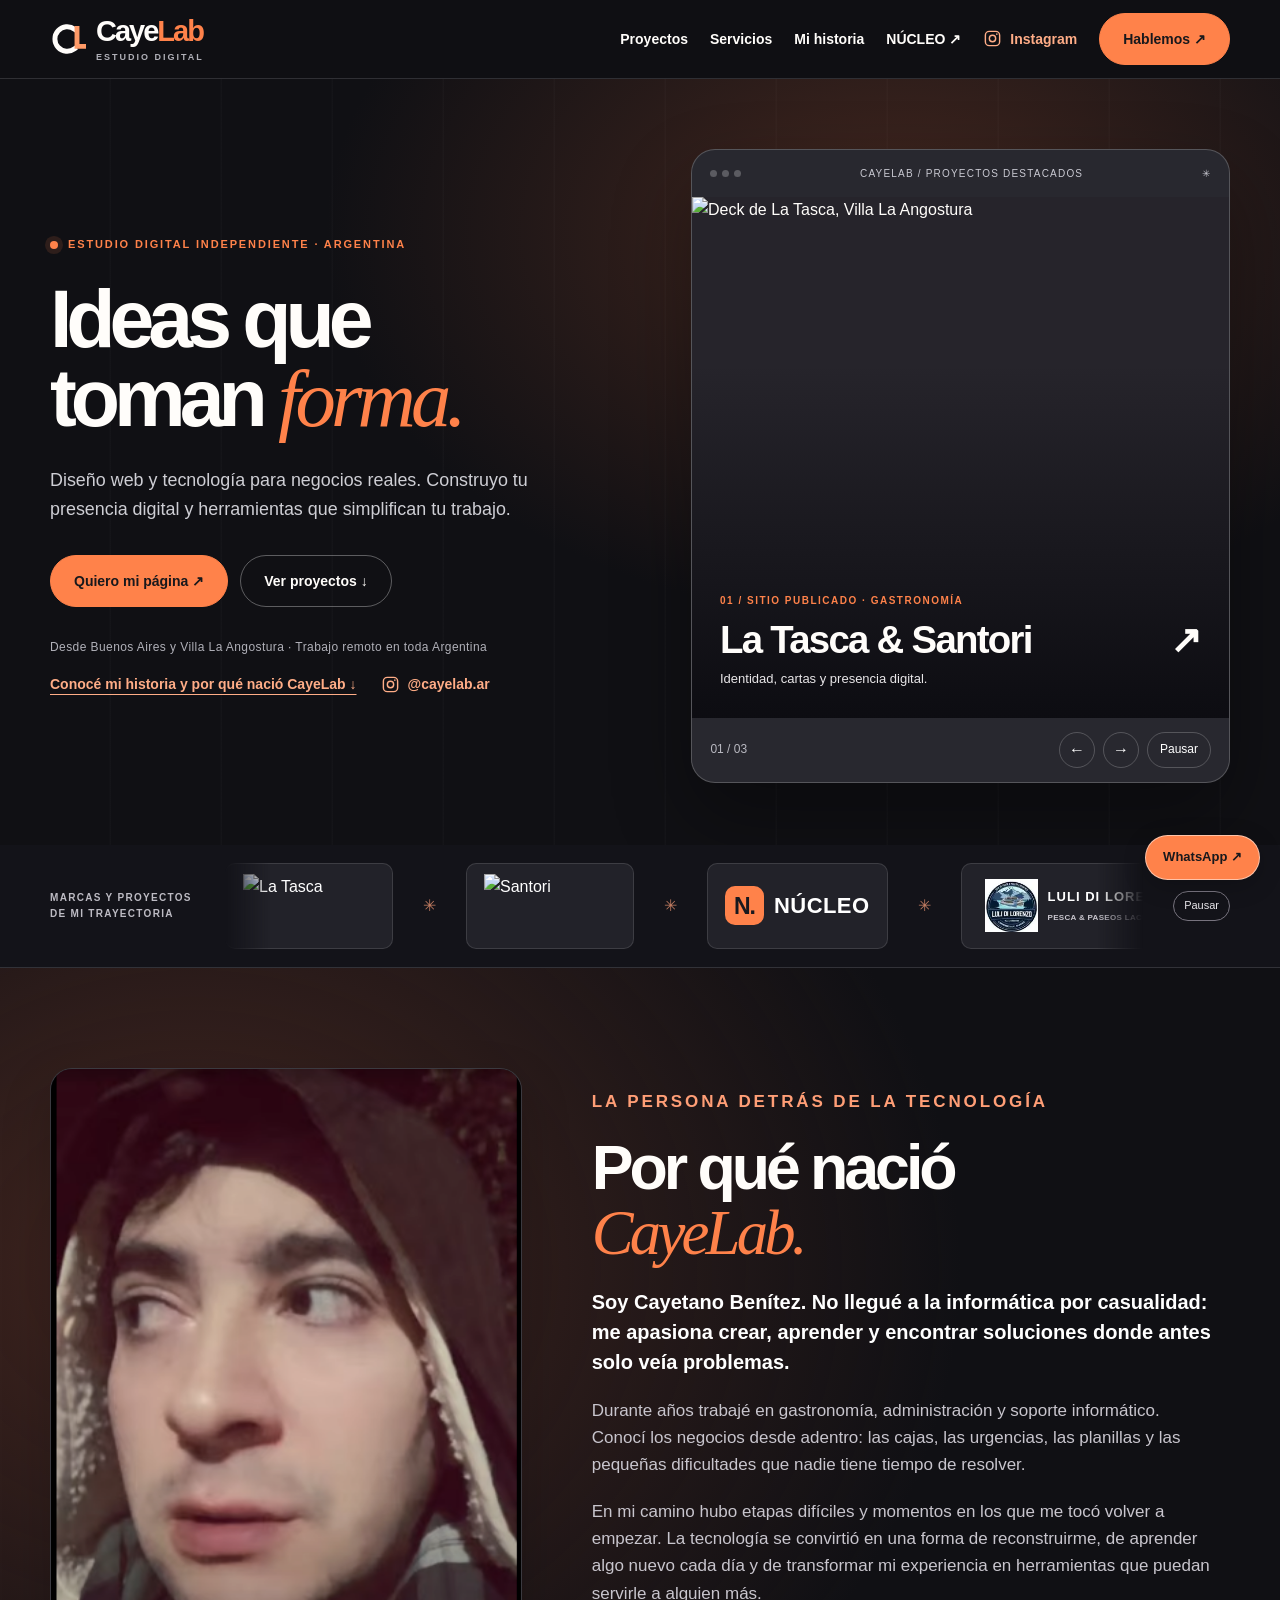
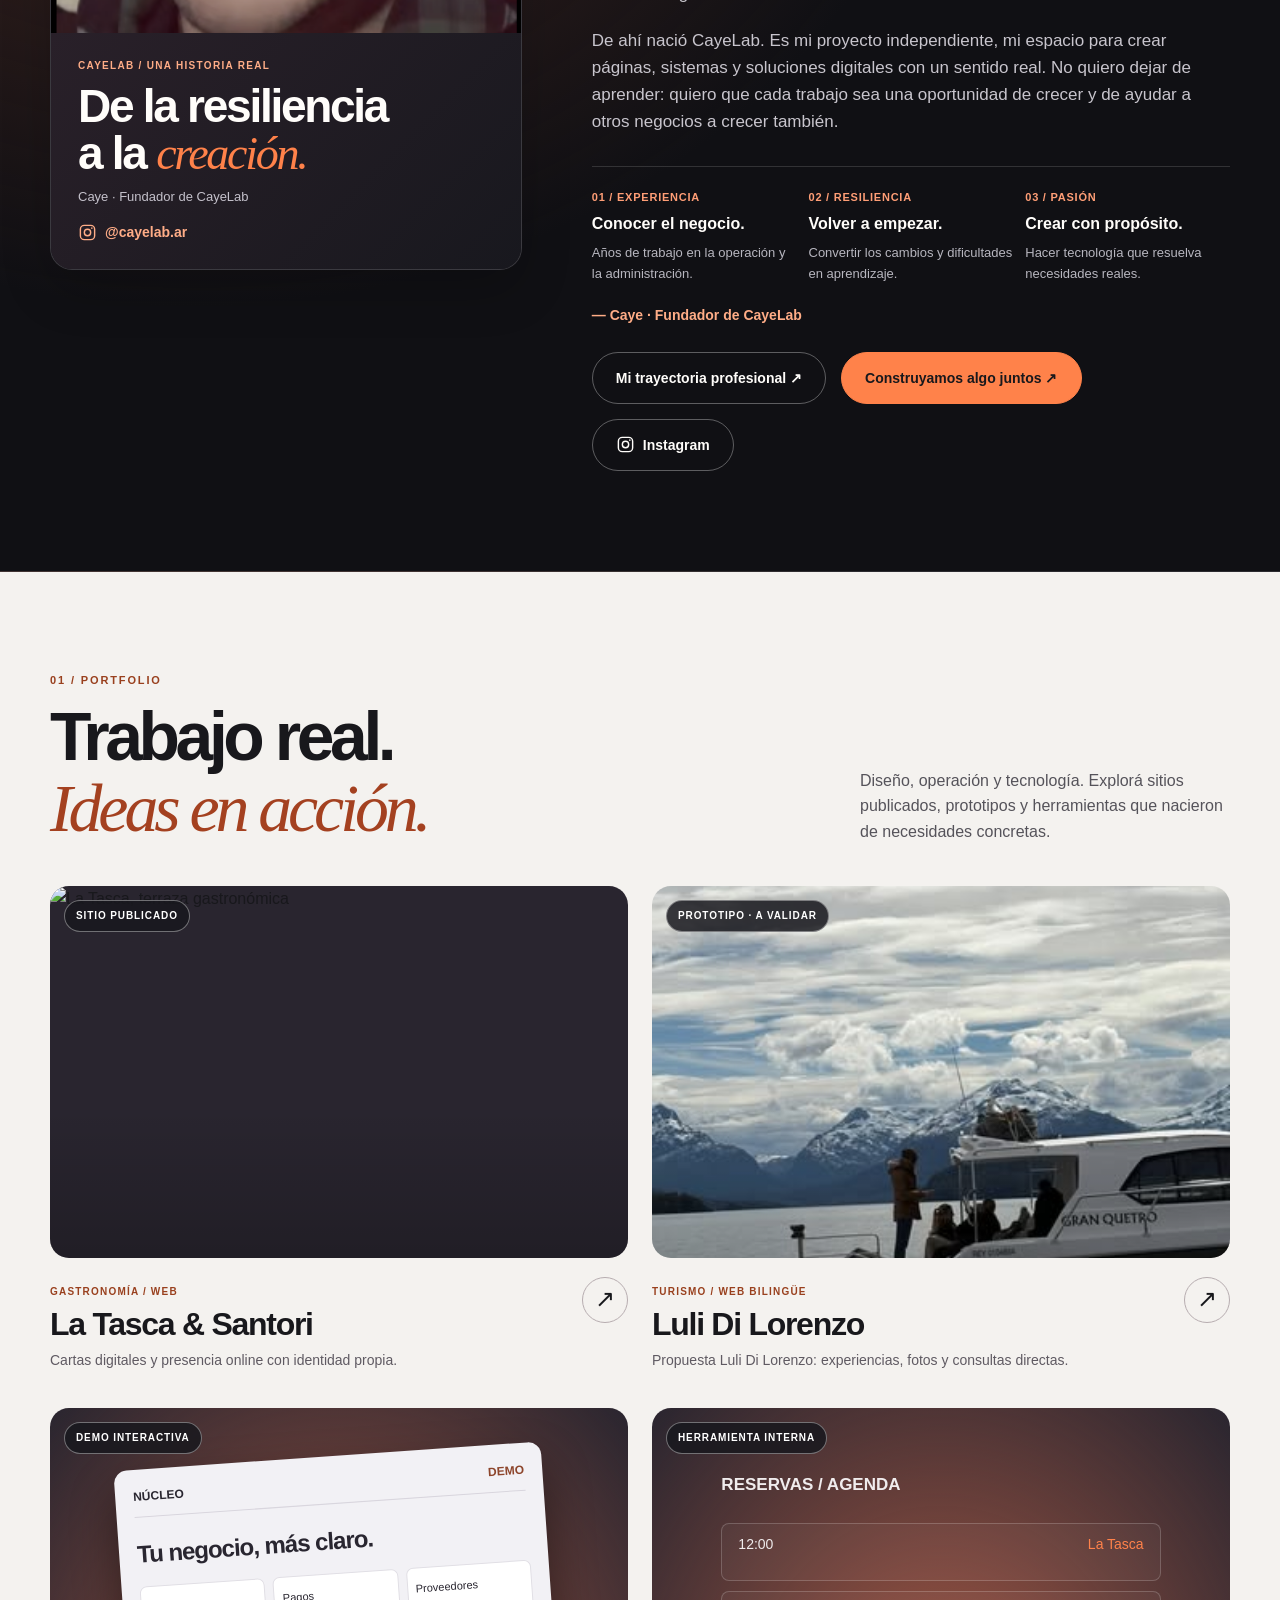
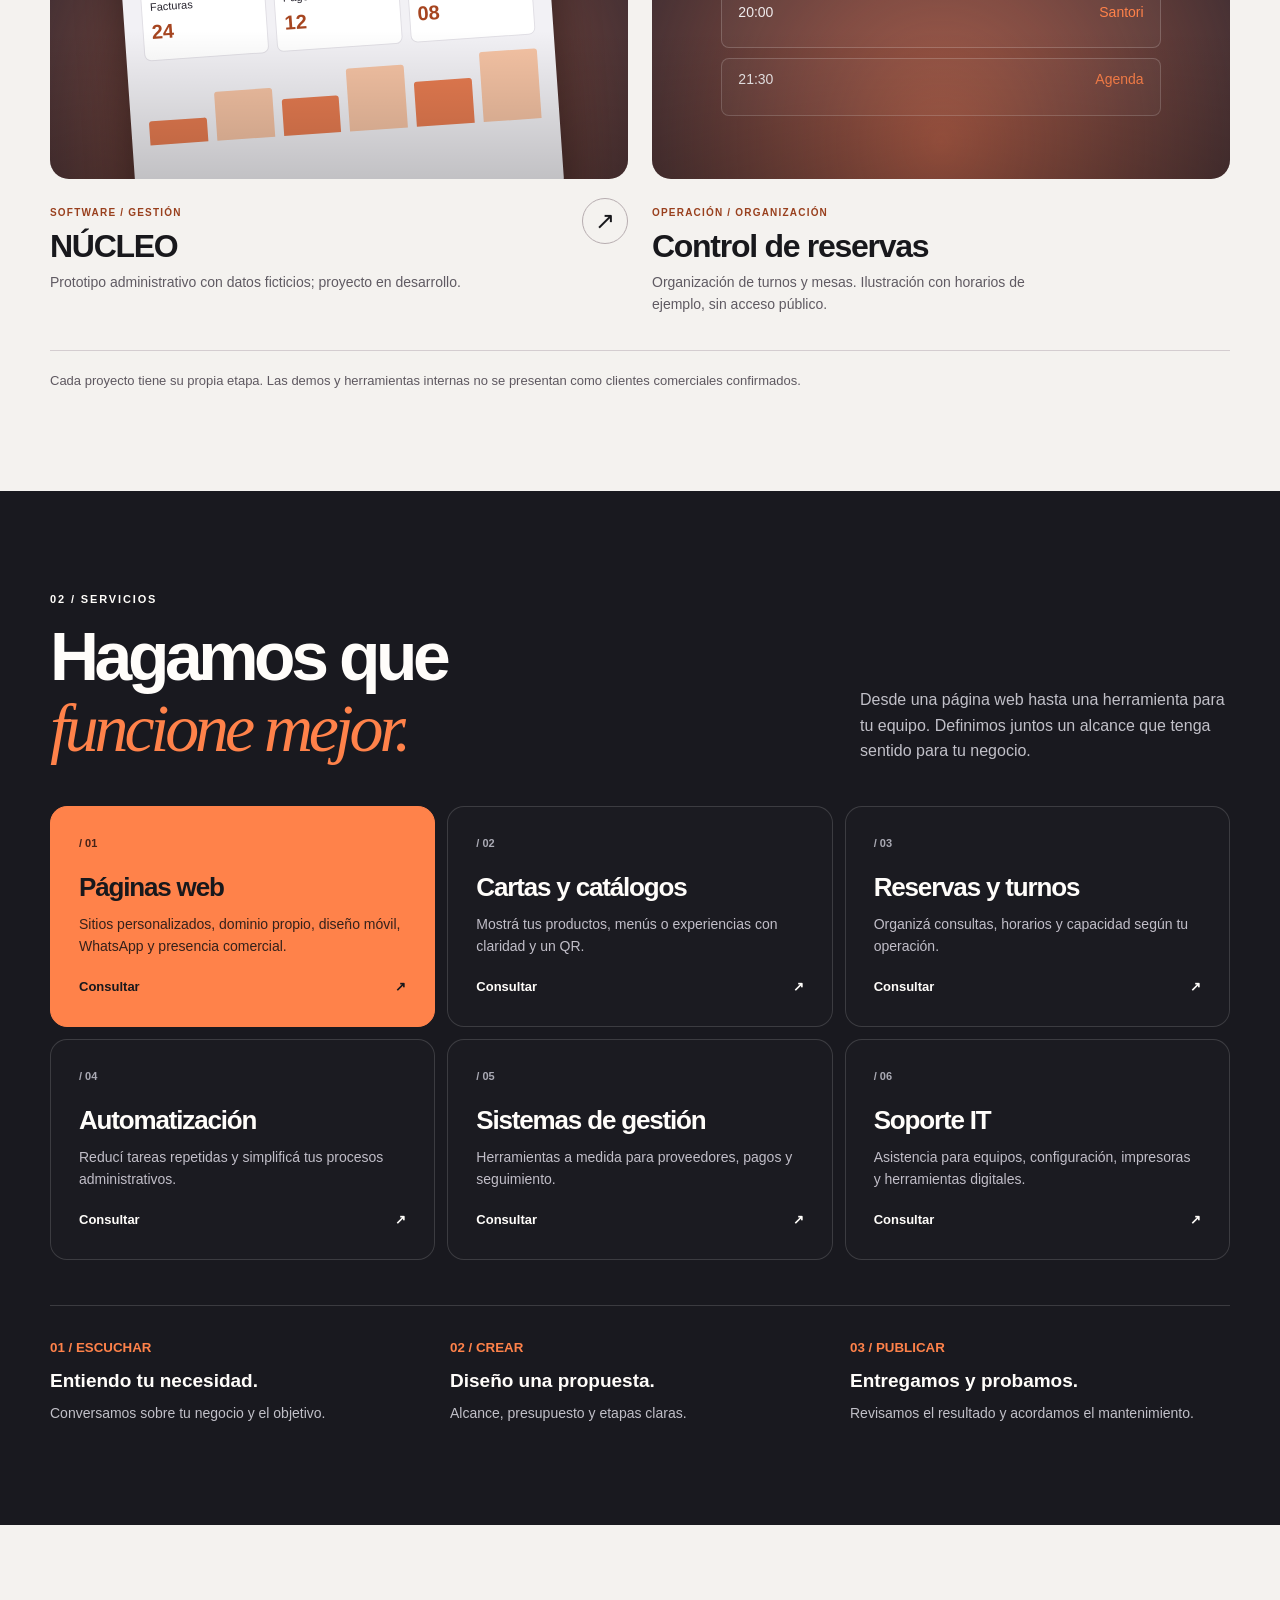
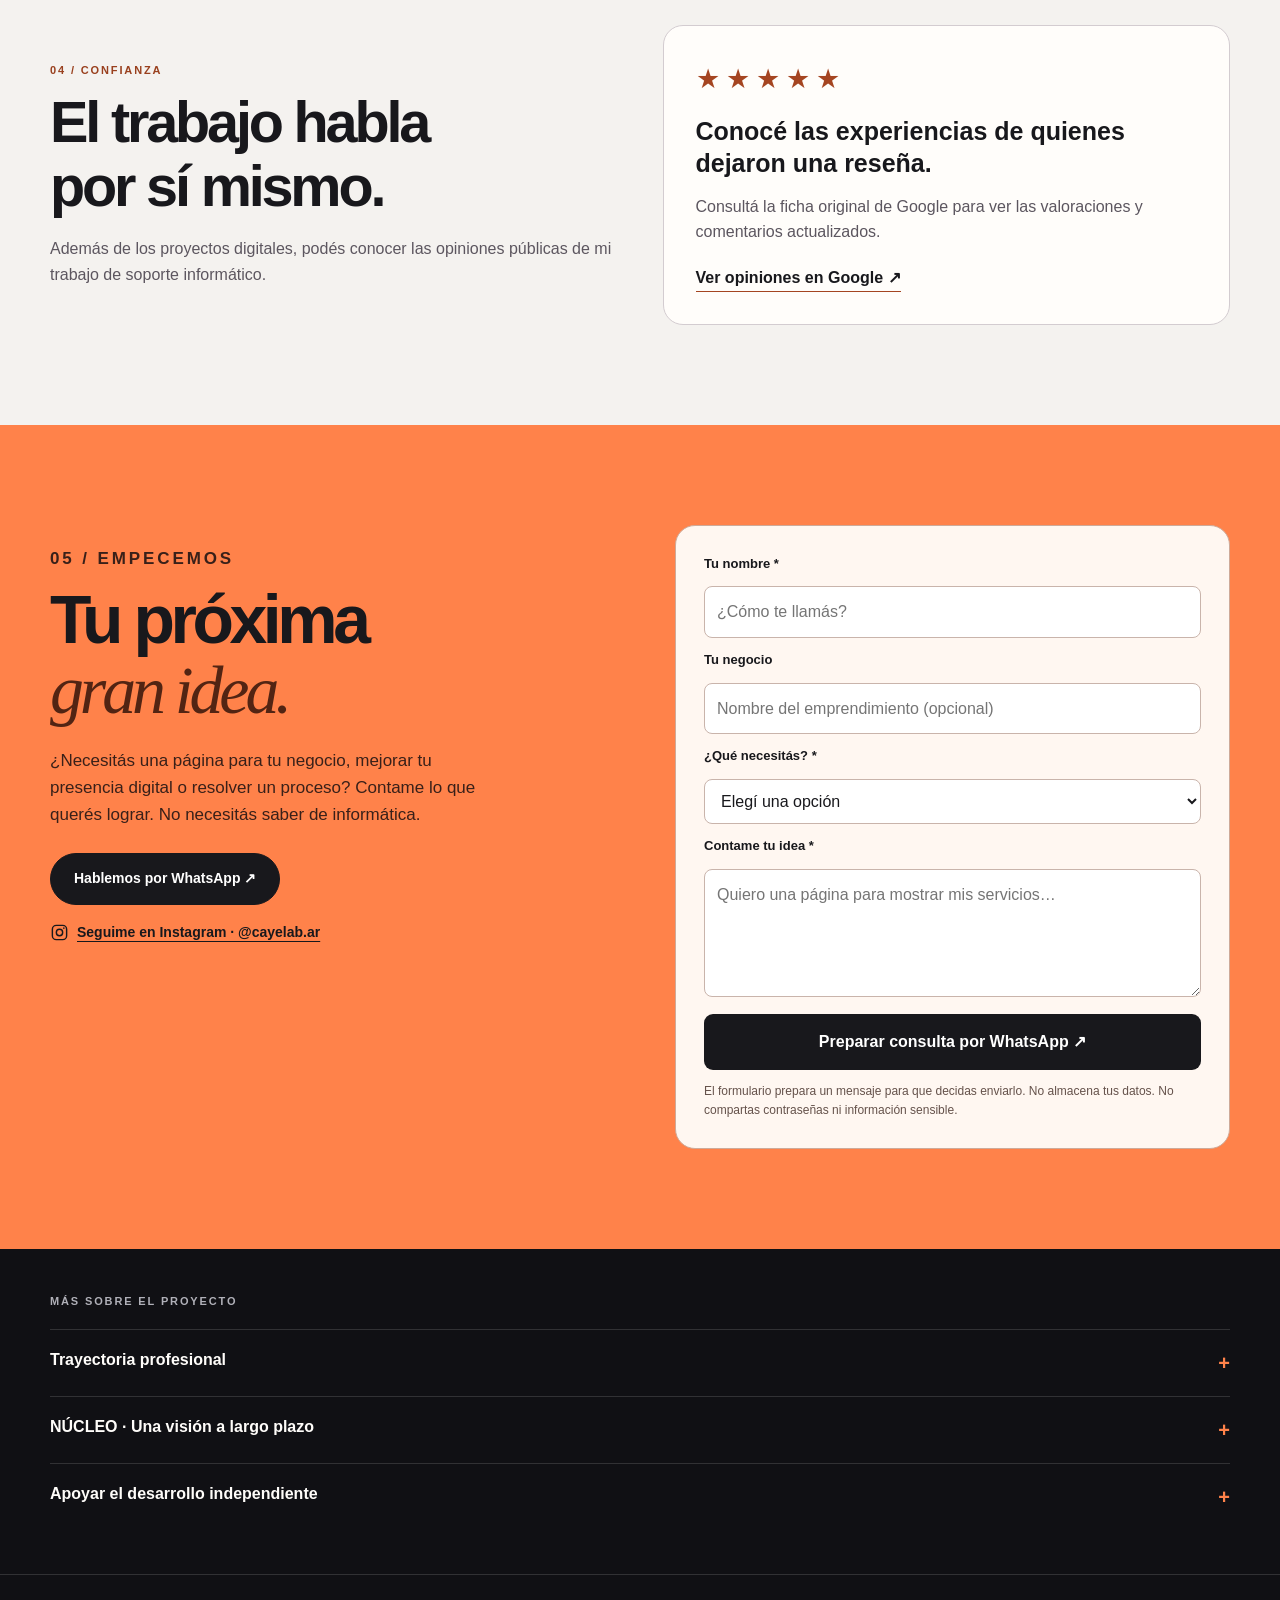
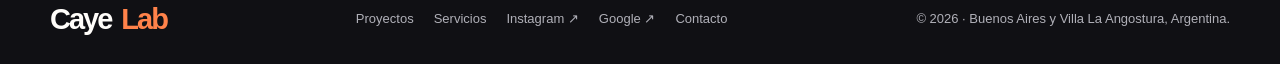
==== commit b56983ac: "Add original founder portrait and prominent CayeLab Instagram links" ====
--- a/index.html
+++ b/index.html
@@ -26,13 +26,15 @@
 .ticker{background:#131319;color:#f4f2ef;border-color:#ffffff22;padding:18px 0}.ticker-caption{color:#bdbbc3}.ticker button{color:#eae8ec;border-color:#77737e}.ticker-set{gap:30px;padding-right:30px}.ticker-set .mark{display:flex;align-items:center;justify-content:center;gap:10px;min-width:165px;height:86px;padding:10px 17px;border:1px solid #ffffff1f;border-radius:10px;background:#222229;color:#fff;flex-shrink:0}.ticker-set .mark img{width:132px;height:64px;object-fit:contain}.ticker-set .mark.luli{min-width:240px}.ticker-set .mark.luli img{width:53px;height:53px;border-radius:50%}.ticker-set .mark.luli span{font-size:13px;letter-spacing:.08em}.ticker-set .mark.luli small{display:block;font-size:8px;letter-spacing:.04em;font-weight:600;color:#c9c6ce;margin-top:4px}.ticker-set .mark.nucleus span{font-size:22px;letter-spacing:.02em}.n-mark{display:grid;place-items:center;width:39px;height:39px;border-radius:10px;background:#ff824a;color:#18181e;font-size:23px;letter-spacing:-1px}.ticker-set i{color:#c17c61}.ticker-set a.mark:hover{border-color:#ff824a}.ticker-set .mark:focus-visible{outline-offset:-4px}@media(max-width:700px){.ticker-set{gap:18px;padding-right:18px}.ticker-set .mark{height:70px;min-width:132px;padding:8px 12px}.ticker-set .mark img{width:105px;height:53px}.ticker-set .mark.luli{min-width:205px}.ticker-set .mark.luli img{width:42px;height:42px}}
 
 .hero h1 em,.head h2 em,.story h2 em,.contact h2 em{font-family:Georgia,serif}.hero h1 em{color:#ff824a}.story{background:radial-gradient(ellipse at 15% 25%,#42251f 0,transparent 50%),#101014;border-bottom:1px solid #ffffff1d}.story-grid{grid-template-columns:.85fr 1.15fr;align-items:start}.story-art{min-height:480px;background:radial-gradient(ellipse at 75% 20%,#6b3025,transparent 62%),#1b1920;display:flex;flex-direction:column;align-items:flex-start;justify-content:space-between;padding:32px}.story-art:before,.story-art:after{right:-20%;top:-9%}.story-art .story-overline{position:relative;z-index:1;color:#ffad87;font-weight:750;font-size:11px;letter-spacing:2px}.story-art strong{font-size:clamp(46px,6.2vw,88px);line-height:1.02;letter-spacing:-.07em;margin:0;max-width:380px;position:relative;z-index:1}.story-art strong span{color:#ff824a}.story-art small{position:relative;bottom:auto;left:auto;z-index:1;letter-spacing:.08em}.story .kicker{color:#ff9e76}.story h2{font-size:clamp(43px,4.9vw,74px)}.story .story-intro{color:#fff;font-size:20px;font-weight:650;line-height:1.5}.story .story-signature{color:#ffad87;font-size:14px;font-weight:750}.story-steps{display:grid;grid-template-columns:repeat(3,1fr);gap:12px;margin-top:30px;padding-top:22px;border-top:1px solid #ffffff24}.story-steps small{display:block;color:#ff9e76;font-weight:750;font-size:11px;letter-spacing:.07em}.story-steps b{display:block;font-size:16px;margin-top:5px}.story-steps p{font-size:13px;margin:6px 0 0;color:#b7b6bf}.story-jump{display:inline-flex;color:#ffad87;font-weight:750;font-size:14px;align-items:center;gap:8px;margin-top:18px;text-decoration:underline;text-underline-offset:5px}.hero .lead{max-width:520px}.contact{background:#ff824a}.contact .form{background:#fff7f1}.contact h2 em{color:#522413}.floating-wa{background:#ff824a}.primary:hover{background:#ffab7d;border-color:#ffab7d}.story .signature{color:#ffad87}.ticker-set .mark img{object-fit:contain}.ticker-set .mark.luli img{border-radius:0}.brand em{color:#ff824a}@media(max-width:980px){.story-grid{gap:32px}.story-art{min-height:410px}}@media(max-width:700px){.story-grid{grid-template-columns:1fr}.story-art{min-height:255px;padding:24px;order:2}.story-art strong{font-size:clamp(44px,10vw,64px)}.story-steps{grid-template-columns:1fr;gap:16px}.story .story-intro{font-size:18px}.story h2{font-size:clamp(42px,9vw,63px)}}
+
+.nav-ig,.ig-link,.contact-ig{display:inline-flex;align-items:center;gap:8px;font-weight:750}.nav-ig svg,.ig-link svg,.contact-ig svg{flex-shrink:0}.nav-ig{color:#ffad87}.hero-social{display:flex;flex-wrap:wrap;gap:14px 24px;align-items:center;margin-top:16px}.hero-social .story-jump{margin-top:0}.hero-social .ig-link{font-size:14px;color:#ffad87}.ig-link:hover,.nav-ig:hover{text-decoration:underline;text-underline-offset:4px}.founder-portrait{margin:0;border:1px solid #ffffff25;background:#1a191f;border-radius:22px;overflow:hidden;position:relative;box-shadow:0 20px 50px #0003}.founder-image{aspect-ratio:4/4.8;overflow:hidden;background:#26232b}.founder-image img{display:block;object-fit:cover;object-position:center 0%;width:100%;height:100%;filter:saturate(.85) contrast(1.04)}.founder-portrait figcaption{display:grid;gap:9px;padding:25px 27px;background:linear-gradient(135deg,#292029,#18181e)}.founder-portrait .story-overline{color:#ffad87;font-size:10px;font-weight:800;letter-spacing:.13em}.founder-portrait strong{font-size:clamp(30px,3.6vw,54px);font-weight:800;line-height:1.03;letter-spacing:-.05em}.founder-portrait strong em{color:#ff824a;font-family:Georgia,serif;font-weight:400}.founder-portrait figcaption>span:not(.story-overline){font-size:13px;color:#c4c1cb}.founder-portrait .ig-link{font-size:14px;color:#ffad87;margin-top:5px}.contact-ig{display:flex;width:max-content;max-width:100%;margin-top:16px;color:#18181c;font-size:14px;text-decoration:underline;text-underline-offset:4px}.navlinks{gap:22px}@media(max-width:980px){.navlinks{gap:14px}.nav-ig span{display:none}}@media(max-width:700px){.nav-ig span{display:inline}.founder-portrait{order:2;max-width:430px;width:100%;justify-self:center}.founder-image{aspect-ratio:4/4.1}.founder-portrait figcaption{padding:22px}.hero-social{align-items:flex-start;flex-direction:column;gap:13px}}
 </style>
 </head>
 <body id="top">
 <a class="skip" href="#contenido">Saltar al contenido</a>
-<header class="header"><div class="wrap nav"><a href="#top" class="brand" aria-label="CayeLab inicio"><svg viewBox="0 0 44 44" fill="none" aria-hidden="true"><path d="M30 10a15 15 0 1 0 0 24" stroke="currentColor" stroke-width="6" stroke-linecap="square"/><path d="M33 9v22h8" stroke="#ff9a67" stroke-width="6" stroke-linecap="square"/></svg><span>Caye<em>Lab</em><small>ESTUDIO DIGITAL</small></span></a><button class="menu" aria-expanded="false" aria-controls="menu" type="button">Menú</button><nav class="navlinks" id="menu" aria-label="Principal"><a href="#portfolio-cayelab">Proyectos</a><a href="#servicios">Servicios</a><a href="#nosotros">Mi historia</a><a href="nucleo-demo/">NÚCLEO ↗</a><a class="pill primary" href="#diagnostico">Hablemos ↗</a></nav></div></header>
+<header class="header"><div class="wrap nav"><a href="#top" class="brand" aria-label="CayeLab inicio"><svg viewBox="0 0 44 44" fill="none" aria-hidden="true"><path d="M30 10a15 15 0 1 0 0 24" stroke="currentColor" stroke-width="6" stroke-linecap="square"/><path d="M33 9v22h8" stroke="#ff9a67" stroke-width="6" stroke-linecap="square"/></svg><span>Caye<em>Lab</em><small>ESTUDIO DIGITAL</small></span></a><button class="menu" aria-expanded="false" aria-controls="menu" type="button">Menú</button><nav class="navlinks" id="menu" aria-label="Principal"><a href="#portfolio-cayelab">Proyectos</a><a href="#servicios">Servicios</a><a href="#nosotros">Mi historia</a><a href="nucleo-demo/">NÚCLEO ↗</a><a class="nav-ig" href="https://www.instagram.com/cayelab.ar/" target="_blank" rel="noopener noreferrer" aria-label="Instagram de CayeLab"><svg aria-hidden="true" viewBox="0 0 24 24" width="19" height="19" fill="none" stroke="currentColor" stroke-width="1.8"><rect x="3" y="3" width="18" height="18" rx="5"/><circle cx="12" cy="12" r="4"/><circle cx="17.5" cy="6.5" r="1" fill="currentColor" stroke="none"/></svg><span>Instagram</span></a><a class="pill primary" href="#diagnostico">Hablemos ↗</a></nav></div></header>
 <main id="contenido">
-<section class="hero" id="inicio"><div class="wrap hero-grid"><div><p class="kicker"><span class="dot"></span> Estudio digital independiente · Argentina</p><h1>Ideas que<br>toman <em>forma.</em></h1><p class="lead">Diseño web y tecnología para negocios reales. Construyo tu presencia digital y herramientas que simplifican tu trabajo.</p><div class="actions"><a class="pill primary" href="#diagnostico">Quiero mi página ↗</a><a class="pill outline" href="#portfolio-cayelab">Ver proyectos ↓</a></div><p class="hero-foot">Desde Buenos Aires y Villa La Angostura · Trabajo remoto en toda Argentina</p><a class="story-jump" href="#nosotros">Conocé mi historia y por qué nació CayeLab ↓</a></div>
+<section class="hero" id="inicio"><div class="wrap hero-grid"><div><p class="kicker"><span class="dot"></span> Estudio digital independiente · Argentina</p><h1>Ideas que<br>toman <em>forma.</em></h1><p class="lead">Diseño web y tecnología para negocios reales. Construyo tu presencia digital y herramientas que simplifican tu trabajo.</p><div class="actions"><a class="pill primary" href="#diagnostico">Quiero mi página ↗</a><a class="pill outline" href="#portfolio-cayelab">Ver proyectos ↓</a></div><p class="hero-foot">Desde Buenos Aires y Villa La Angostura · Trabajo remoto en toda Argentina</p><div class="hero-social"><a class="story-jump" href="#nosotros">Conocé mi historia y por qué nació CayeLab ↓</a><a class="ig-link" href="https://www.instagram.com/cayelab.ar/" target="_blank" rel="noopener noreferrer" aria-label="Instagram de CayeLab"><svg aria-hidden="true" viewBox="0 0 24 24" width="19" height="19" fill="none" stroke="currentColor" stroke-width="1.8"><rect x="3" y="3" width="18" height="18" rx="5"/><circle cx="12" cy="12" r="4"/><circle cx="17.5" cy="6.5" r="1" fill="currentColor" stroke="none"/></svg><span>@cayelab.ar</span></a></div></div>
 <div class="showcase"><div class="frame" aria-label="Carrusel de proyectos"><div class="frame-head"><span class="frame-dots" aria-hidden="true"><i></i><i></i><i></i></span><span>CAYELAB / PROYECTOS DESTACADOS</span><span>✳</span></div><div class="slide-stage">
 <a class="slide active" href="https://la-tasca-vla.pages.dev/" target="_blank" rel="noopener noreferrer"><img src="https://la-tasca-vla.pages.dev/deck-stella-real-2026.webp" alt="Deck de La Tasca, Villa La Angostura" fetchpriority="high" onerror="this.onerror=null;this.src='https://la-tasca-vla.pages.dev/deck-verano-stella.webp'"><div class="slide-info"><small>01 / SITIO PUBLICADO · GASTRONOMÍA</small><strong>La Tasca &amp; Santori <span>↗</span></strong><p>Identidad, cartas y presencia digital.</p></div></a>
 <a class="slide" hidden href="luli-di-lorenzo/" target="_blank" rel="noopener noreferrer"><img src="luli-di-lorenzo/assets/insta-lago-01.jpg" alt="Paseo turístico por el lago Nahuel Huapi"><div class="slide-info"><small>02 / PROTOTIPO · TURISMO</small><strong>Luli Di Lorenzo <span>↗</span></strong><p>Una propuesta para vivir la Patagonia.</p></div></a>
@@ -40,7 +42,7 @@
 </div><div class="frame-footer"><span class="slide-count" id="slide-count" aria-live="off">01 / 03</span><div class="slide-controls"><button type="button" id="prev" aria-label="Proyecto anterior">←</button><button type="button" id="next" aria-label="Proyecto siguiente">→</button><button type="button" class="pause" id="pause" aria-label="Pausar carrusel" aria-pressed="false">Pausar</button></div></div></div></div>
 </div></section>
 <div class="ticker" id="ticker"><div class="wrap ticker-layout"><span class="ticker-caption">MARCAS Y PROYECTOS<br>DE MI TRAYECTORIA</span><div class="ticker-mask"><div class="ticker-track"><div class="ticker-set"><a class="mark" href="https://la-tasca-vla.pages.dev/" aria-label="La Tasca"><img src="https://la-tasca-vla.pages.dev/LATASCAOH.png" alt="La Tasca" loading="lazy"></a><i>✳</i><a class="mark" href="https://la-tasca-vla.pages.dev/" aria-label="Santori"><img src="https://la-tasca-vla.pages.dev/SONTORILOGOH.png" alt="Santori" loading="lazy"></a><i>✳</i><a class="mark nucleus" href="nucleo-demo/" aria-label="NÚCLEO"><b class="n-mark" aria-hidden="true">N.</b><span>NÚCLEO</span></a><i>✳</i><a class="mark luli" href="luli-di-lorenzo/" aria-label="Luli Di Lorenzo"><img src="[data-uri]" alt="" loading="lazy"><span>LULI DI LORENZO<small>PESCA &amp; PASEOS LACUSTRES</small></span></a><i>✳</i></div><div class="ticker-set" aria-hidden="true"><span class="mark"><img src="https://la-tasca-vla.pages.dev/LATASCAOH.png" alt="La Tasca" loading="lazy"></span><i>✳</i><span class="mark"><img src="https://la-tasca-vla.pages.dev/SONTORILOGOH.png" alt="Santori" loading="lazy"></span><i>✳</i><span class="mark nucleus"><b class="n-mark" aria-hidden="true">N.</b><span>NÚCLEO</span></span><i>✳</i><span class="mark luli"><img src="[data-uri]" alt="" loading="lazy"><span>LULI DI LORENZO<small>PESCA &amp; PASEOS LACUSTRES</small></span></span><i>✳</i></div></div></div><button type="button" id="ticker-pause" aria-pressed="false" aria-label="Pausar movimiento de marcas">Pausar</button></div></div>
-<section class="section story" id="nosotros"><div class="wrap story-grid"><div class="story-art" aria-hidden="true"><span class="story-overline">CAYELAB / UNA HISTORIA REAL</span><strong>De la<br>resiliencia<br>a la <span>creación.</span></strong><small>EXPERIENCIA · PASIÓN · VOLVER A EMPEZAR</small></div><div><p class="kicker">La persona detrás de la tecnología</p><h2>Por qué nació<br><em>CayeLab.</em></h2><p class="story-intro">Soy Cayetano Benítez. No llegué a la informática por casualidad: me apasiona crear, aprender y encontrar soluciones donde antes solo veía problemas.</p><p>Durante años trabajé en gastronomía, administración y soporte informático. Conocí los negocios desde adentro: las cajas, las urgencias, las planillas y las pequeñas dificultades que nadie tiene tiempo de resolver.</p><p>En mi camino hubo etapas difíciles y momentos en los que me tocó volver a empezar. La tecnología se convirtió en una forma de reconstruirme, de aprender algo nuevo cada día y de transformar mi experiencia en herramientas que puedan servirle a alguien más.</p><p>De ahí nació CayeLab. Es mi proyecto independiente, mi espacio para crear páginas, sistemas y soluciones digitales con un sentido real. No quiero dejar de aprender: quiero que cada trabajo sea una oportunidad de crecer y de ayudar a otros negocios a crecer también.</p><div class="story-steps"><div><small>01 / EXPERIENCIA</small><b>Conocer el negocio.</b><p>Años de trabajo en la operación y la administración.</p></div><div><small>02 / RESILIENCIA</small><b>Volver a empezar.</b><p>Convertir los cambios y dificultades en aprendizaje.</p></div><div><small>03 / PASIÓN</small><b>Crear con propósito.</b><p>Hacer tecnología que resuelva necesidades reales.</p></div></div><p class="story-signature">— Caye · Fundador de CayeLab</p><div class="story-links"><a class="pill outline" href="cv-cayetano-benitez.pdf">Mi trayectoria profesional ↗</a><a class="pill primary" href="#diagnostico">Construyamos algo juntos ↗</a></div></div></div></section>
+<section class="section story" id="nosotros"><div class="wrap story-grid"><figure class="founder-portrait"><div class="founder-image"><img src="[data-uri]" alt="Retrato personal del fundador de CayeLab" width="344" height="528" loading="lazy" decoding="async"></div><figcaption><span class="story-overline">CAYELAB / UNA HISTORIA REAL</span><strong>De la resiliencia<br>a la <em>creación.</em></strong><span>Caye · Fundador de CayeLab</span><a class="ig-link" href="https://www.instagram.com/cayelab.ar/" target="_blank" rel="noopener noreferrer" aria-label="Instagram de CayeLab"><svg aria-hidden="true" viewBox="0 0 24 24" width="19" height="19" fill="none" stroke="currentColor" stroke-width="1.8"><rect x="3" y="3" width="18" height="18" rx="5"/><circle cx="12" cy="12" r="4"/><circle cx="17.5" cy="6.5" r="1" fill="currentColor" stroke="none"/></svg><span>@cayelab.ar</span></a></figcaption></figure><div><p class="kicker">La persona detrás de la tecnología</p><h2>Por qué nació<br><em>CayeLab.</em></h2><p class="story-intro">Soy Cayetano Benítez. No llegué a la informática por casualidad: me apasiona crear, aprender y encontrar soluciones donde antes solo veía problemas.</p><p>Durante años trabajé en gastronomía, administración y soporte informático. Conocí los negocios desde adentro: las cajas, las urgencias, las planillas y las pequeñas dificultades que nadie tiene tiempo de resolver.</p><p>En mi camino hubo etapas difíciles y momentos en los que me tocó volver a empezar. La tecnología se convirtió en una forma de reconstruirme, de aprender algo nuevo cada día y de transformar mi experiencia en herramientas que puedan servirle a alguien más.</p><p>De ahí nació CayeLab. Es mi proyecto independiente, mi espacio para crear páginas, sistemas y soluciones digitales con un sentido real. No quiero dejar de aprender: quiero que cada trabajo sea una oportunidad de crecer y de ayudar a otros negocios a crecer también.</p><div class="story-steps"><div><small>01 / EXPERIENCIA</small><b>Conocer el negocio.</b><p>Años de trabajo en la operación y la administración.</p></div><div><small>02 / RESILIENCIA</small><b>Volver a empezar.</b><p>Convertir los cambios y dificultades en aprendizaje.</p></div><div><small>03 / PASIÓN</small><b>Crear con propósito.</b><p>Hacer tecnología que resuelva necesidades reales.</p></div></div><p class="story-signature">— Caye · Fundador de CayeLab</p><div class="story-links"><a class="pill outline" href="cv-cayetano-benitez.pdf">Mi trayectoria profesional ↗</a><a class="pill primary" href="#diagnostico">Construyamos algo juntos ↗</a><a class="pill outline ig-link" href="https://www.instagram.com/cayelab.ar/" target="_blank" rel="noopener noreferrer" aria-label="Instagram de CayeLab"><svg aria-hidden="true" viewBox="0 0 24 24" width="19" height="19" fill="none" stroke="currentColor" stroke-width="1.8"><rect x="3" y="3" width="18" height="18" rx="5"/><circle cx="12" cy="12" r="4"/><circle cx="17.5" cy="6.5" r="1" fill="currentColor" stroke="none"/></svg><span>Instagram</span></a></div></div></div></section>
 <section class="section light" id="portfolio-cayelab"><div class="wrap"><div class="head reveal"><div><p class="kicker">01 / Portfolio</p><h2>Trabajo real.<br><em>Ideas en acción.</em></h2></div><p>Diseño, operación y tecnología. Explorá sitios publicados, prototipos y herramientas que nacieron de necesidades concretas.</p></div><div class="projects">
 <a class="project reveal" href="https://la-tasca-vla.pages.dev/" target="_blank" rel="noopener noreferrer"><div class="photo"><img src="https://la-tasca-vla.pages.dev/deck-stella-real-2026.webp" alt="La Tasca, terraza gastronómica" loading="lazy" onerror="this.onerror=null;this.src='https://la-tasca-vla.pages.dev/deck-verano-stella.webp'"><span class="project-label">SITIO PUBLICADO</span></div><div class="project-details"><div><small>Gastronomía / web</small><h3>La Tasca &amp; Santori</h3><p>Cartas digitales y presencia online con identidad propia.</p></div><span class="arrow" aria-hidden="true">↗</span></div></a>
 <a class="project reveal" href="luli-di-lorenzo/" target="_blank" rel="noopener noreferrer"><div class="photo"><img src="luli-di-lorenzo/assets/insta-lago-01.jpg" alt="Experiencia turística lacustre" loading="lazy"><span class="project-label">PROTOTIPO · A VALIDAR</span></div><div class="project-details"><div><small>Turismo / web bilingüe</small><h3>Luli Di Lorenzo</h3><p>Propuesta Luli Di Lorenzo: experiencias, fotos y consultas directas.</p></div><span class="arrow" aria-hidden="true">↗</span></div></a>
@@ -51,7 +53,7 @@
 <a class="service reveal" href="#diagnostico" data-issue="Páginas web"><span class="num">/ 01</span><h3>Páginas web</h3><p>Sitios personalizados, dominio propio, diseño móvil, WhatsApp y presencia comercial.</p><span class="mini">Consultar <span>↗</span></span></a><a class="service reveal" href="#diagnostico" data-issue="Páginas web"><span class="num">/ 02</span><h3>Cartas y catálogos</h3><p>Mostrá tus productos, menús o experiencias con claridad y un QR.</p><span class="mini">Consultar <span>↗</span></span></a><a class="service reveal" href="#diagnostico" data-issue="Reservas y turnos"><span class="num">/ 03</span><h3>Reservas y turnos</h3><p>Organizá consultas, horarios y capacidad según tu operación.</p><span class="mini">Consultar <span>↗</span></span></a><a class="service reveal" href="#diagnostico" data-issue="Automatización"><span class="num">/ 04</span><h3>Automatización</h3><p>Reducí tareas repetidas y simplificá tus procesos administrativos.</p><span class="mini">Consultar <span>↗</span></span></a><a class="service reveal" href="#diagnostico" data-issue="Sistemas a medida"><span class="num">/ 05</span><h3>Sistemas de gestión</h3><p>Herramientas a medida para proveedores, pagos y seguimiento.</p><span class="mini">Consultar <span>↗</span></span></a><a class="service reveal" href="#diagnostico" data-issue="Soporte IT"><span class="num">/ 06</span><h3>Soporte IT</h3><p>Asistencia para equipos, configuración, impresoras y herramientas digitales.</p><span class="mini">Consultar <span>↗</span></span></a>
 </div><div class="process" id="problemas"><div><small>01 / ESCUCHAR</small><h3>Entiendo tu necesidad.</h3><p>Conversamos sobre tu negocio y el objetivo.</p></div><div><small>02 / CREAR</small><h3>Diseño una propuesta.</h3><p>Alcance, presupuesto y etapas claras.</p></div><div><small>03 / PUBLICAR</small><h3>Entregamos y probamos.</h3><p>Revisamos el resultado y acordamos el mantenimiento.</p></div></div></div></section>
 <section class="section light" id="opiniones"><div class="wrap proof reveal"><div><p class="kicker">04 / Confianza</p><h2>El trabajo habla<br>por sí mismo.</h2><p>Además de los proyectos digitales, podés conocer las opiniones públicas de mi trabajo de soporte informático.</p></div><div class="proof-card"><span class="stars" aria-hidden="true">★★★★★</span><strong>Conocé las experiencias de quienes dejaron una reseña.</strong><p>Consultá la ficha original de Google para ver las valoraciones y comentarios actualizados.</p><a href="https://share.google/8e7nB3o5RjyFquyhs" target="_blank" rel="noopener noreferrer">Ver opiniones en Google ↗</a></div></div></section>
-<section class="section contact" id="diagnostico"><div class="wrap contact-grid"><div><p class="kicker">05 / Empecemos</p><h2>Tu próxima<br><em>gran idea.</em></h2><p>¿Necesitás una página para tu negocio, mejorar tu presencia digital o resolver un proceso? Contame lo que querés lograr. No necesitás saber de informática.</p><a href="https://wa.me/5491126830194?text=Hola%20Caye%2C%20quiero%20consultarte%20por%20un%20proyecto." class="pill direct">Hablemos por WhatsApp ↗</a></div><form class="form" id="intake-form"><label for="contact-name">Tu nombre *</label><input id="contact-name" maxlength="70" autocomplete="name" required placeholder="¿Cómo te llamás?"><label for="contact-business">Tu negocio</label><input id="contact-business" maxlength="90" autocomplete="organization" placeholder="Nombre del emprendimiento (opcional)"><label for="contact-issue">¿Qué necesitás? *</label><select id="contact-issue" required><option value="">Elegí una opción</option><option>Páginas web</option><option>Reservas y turnos</option><option>Automatización</option><option>Sistemas a medida</option><option>Soporte IT</option><option>Informes e integraciones</option><option>NÚCLEO</option><option>Otro</option></select><label for="contact-detail">Contame tu idea *</label><textarea id="contact-detail" rows="4" maxlength="1800" required placeholder="Quiero una página para mostrar mis servicios…"></textarea><button type="submit">Preparar consulta por WhatsApp ↗</button><small>El formulario prepara un mensaje para que decidas enviarlo. No almacena tus datos. No compartas contraseñas ni información sensible.</small></form></div></section>
+<section class="section contact" id="diagnostico"><div class="wrap contact-grid"><div><p class="kicker">05 / Empecemos</p><h2>Tu próxima<br><em>gran idea.</em></h2><p>¿Necesitás una página para tu negocio, mejorar tu presencia digital o resolver un proceso? Contame lo que querés lograr. No necesitás saber de informática.</p><a href="https://wa.me/5491126830194?text=Hola%20Caye%2C%20quiero%20consultarte%20por%20un%20proyecto." class="pill direct">Hablemos por WhatsApp ↗</a><a class="contact-ig" href="https://www.instagram.com/cayelab.ar/" target="_blank" rel="noopener noreferrer" aria-label="Instagram de CayeLab"><svg aria-hidden="true" viewBox="0 0 24 24" width="19" height="19" fill="none" stroke="currentColor" stroke-width="1.8"><rect x="3" y="3" width="18" height="18" rx="5"/><circle cx="12" cy="12" r="4"/><circle cx="17.5" cy="6.5" r="1" fill="currentColor" stroke="none"/></svg><span>Seguime en Instagram · @cayelab.ar</span></a></div><form class="form" id="intake-form"><label for="contact-name">Tu nombre *</label><input id="contact-name" maxlength="70" autocomplete="name" required placeholder="¿Cómo te llamás?"><label for="contact-business">Tu negocio</label><input id="contact-business" maxlength="90" autocomplete="organization" placeholder="Nombre del emprendimiento (opcional)"><label for="contact-issue">¿Qué necesitás? *</label><select id="contact-issue" required><option value="">Elegí una opción</option><option>Páginas web</option><option>Reservas y turnos</option><option>Automatización</option><option>Sistemas a medida</option><option>Soporte IT</option><option>Informes e integraciones</option><option>NÚCLEO</option><option>Otro</option></select><label for="contact-detail">Contame tu idea *</label><textarea id="contact-detail" rows="4" maxlength="1800" required placeholder="Quiero una página para mostrar mis servicios…"></textarea><button type="submit">Preparar consulta por WhatsApp ↗</button><small>El formulario prepara un mensaje para que decidas enviarlo. No almacena tus datos. No compartas contraseñas ni información sensible.</small></form></div></section>
 <section class="more" id="mas-informacion"><div class="wrap"><p class="kicker" style="margin-bottom:18px;color:var(--soft)">Más sobre el proyecto</p><details id="trayectoria"><summary>Trayectoria profesional</summary><div class="more-content" id="cv-profesional"><p>Experiencia en administración, gastronomía, soporte informático y proyectos digitales.</p><a href="cv-cayetano-benitez.pdf">Ver CV profesional (PDF) ↗</a></div></details><details id="nucleo-proyecto"><summary>NÚCLEO · Una visión a largo plazo</summary><div class="more-content" id="apoyar-nucleo"><p>Estoy desarrollando un sistema administrativo para organizar proveedores, facturas, cuentas corrientes y pagos. La meta es preparar una versión de código abierto, segura y documentada. Aún está en desarrollo y no tiene fecha de lanzamiento.</p><p><a href="nucleo-demo/">Explorar demo pública con datos ficticios ↗</a> · <a href="nucleo-presentacion.html">Ver presentación ↗</a></p></div></details><details id="donar-nucleo"><summary>Apoyar el desarrollo independiente</summary><div class="more-content" id="colaborar-todo-vuelve"><p>Los aportes voluntarios ayudan a sostener herramientas, infraestructura y pruebas de NÚCLEO. No son una inversión ni conceden premios, acciones o derechos. También podés colaborar compartiendo el proyecto o acercando oportunidades de trabajo.</p><div class="donate-actions"><form action="https://www.paypal.com/donate" method="post" target="_blank"><input type="hidden" name="hosted_button_id" value="LC22GZCYF8AH4"><button type="submit">Donar con PayPal ↗</button></form><button type="button" id="copy-alias" data-alias="caye2000">Copiar alias Banco Galicia</button></div><p>Alias Galicia: <strong>caye2000</strong> · Titular: Cayetano Raúl Benítez. Verificá el destinatario antes de transferir.</p><p id="copy-note" role="status"></p></div></details></div></section>
 </main>
 <footer class="footer"><div class="wrap footer-grid"><a href="#top" class="brand">Caye<em>Lab</em></a><div class="footer-links"><a href="#portfolio-cayelab">Proyectos</a><a href="#servicios">Servicios</a><a href="https://www.instagram.com/cayelab.ar/" target="_blank" rel="noopener noreferrer">Instagram ↗</a><a href="https://share.google/8e7nB3o5RjyFquyhs" target="_blank" rel="noopener noreferrer">Google ↗</a><a href="#diagnostico">Contacto</a></div><p>© <span id="year">2026</span> · Buenos Aires y Villa La Angostura, Argentina.</p></div></footer>
